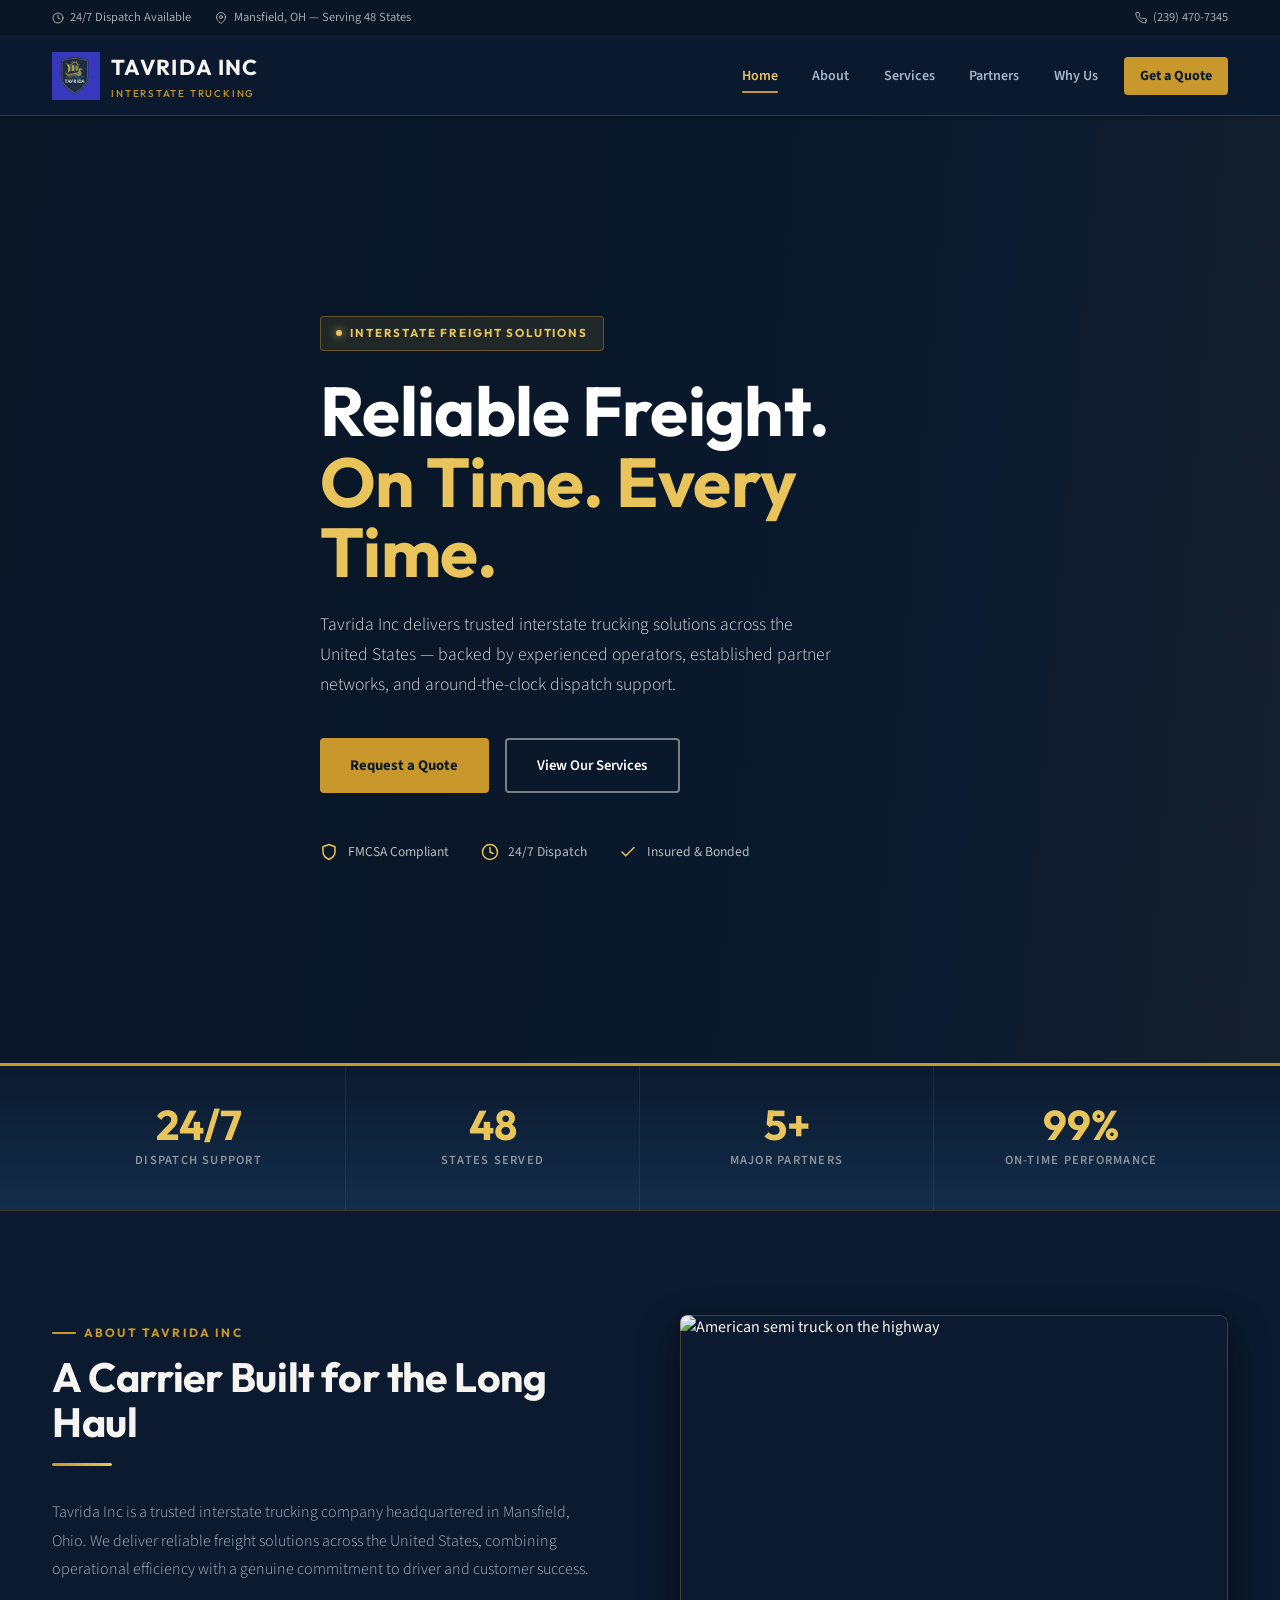
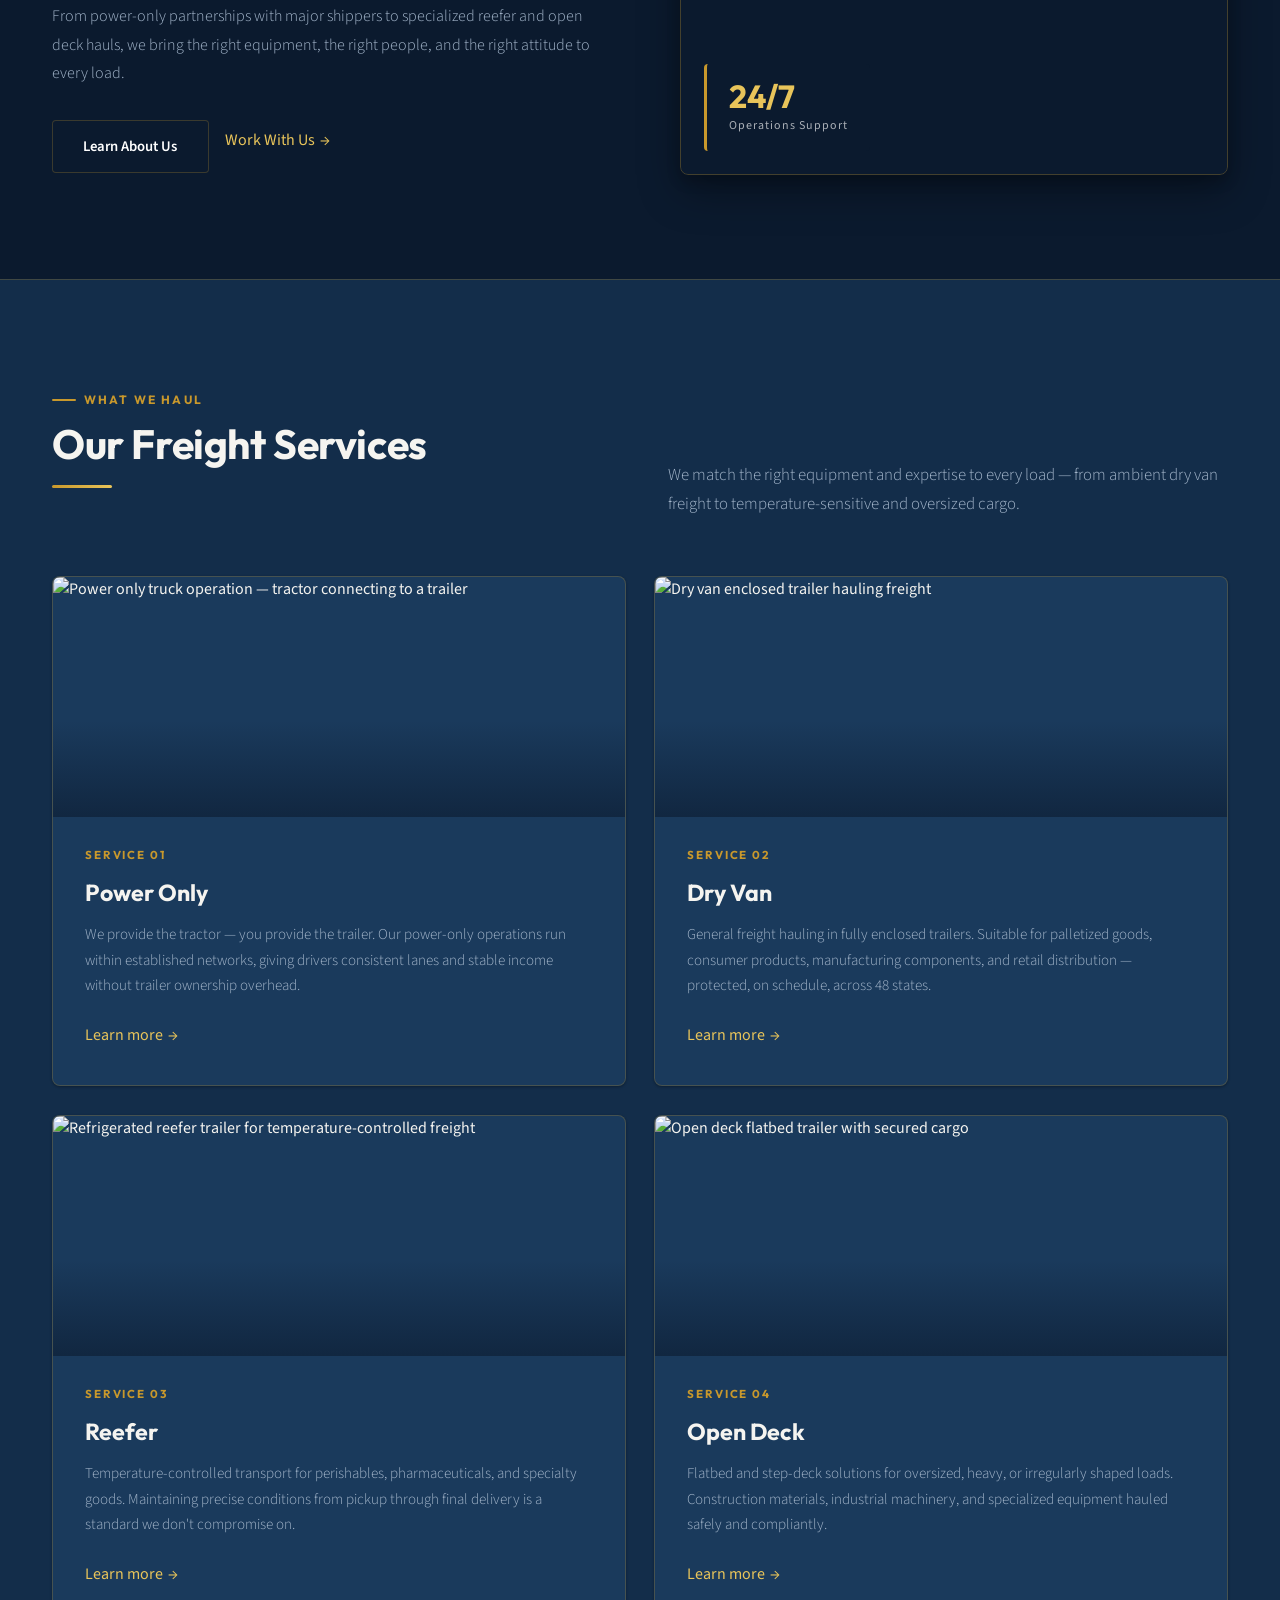
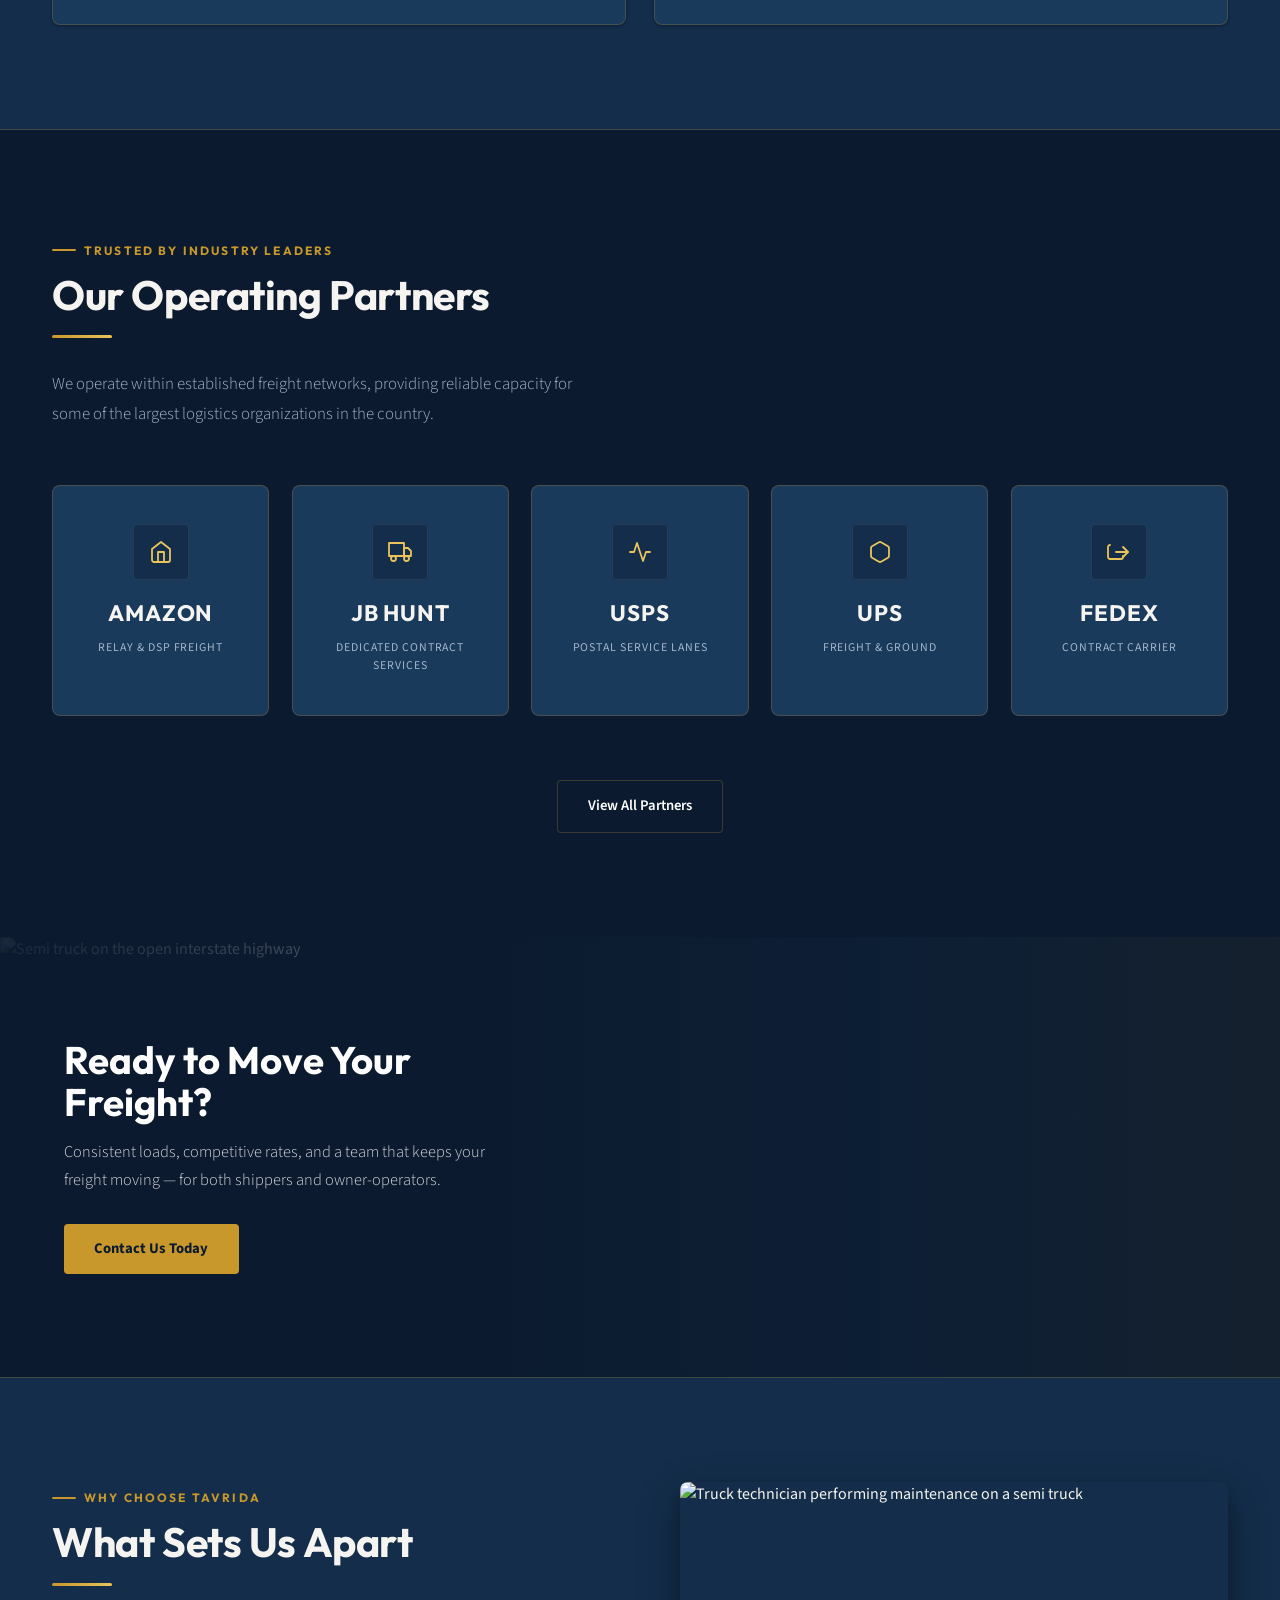
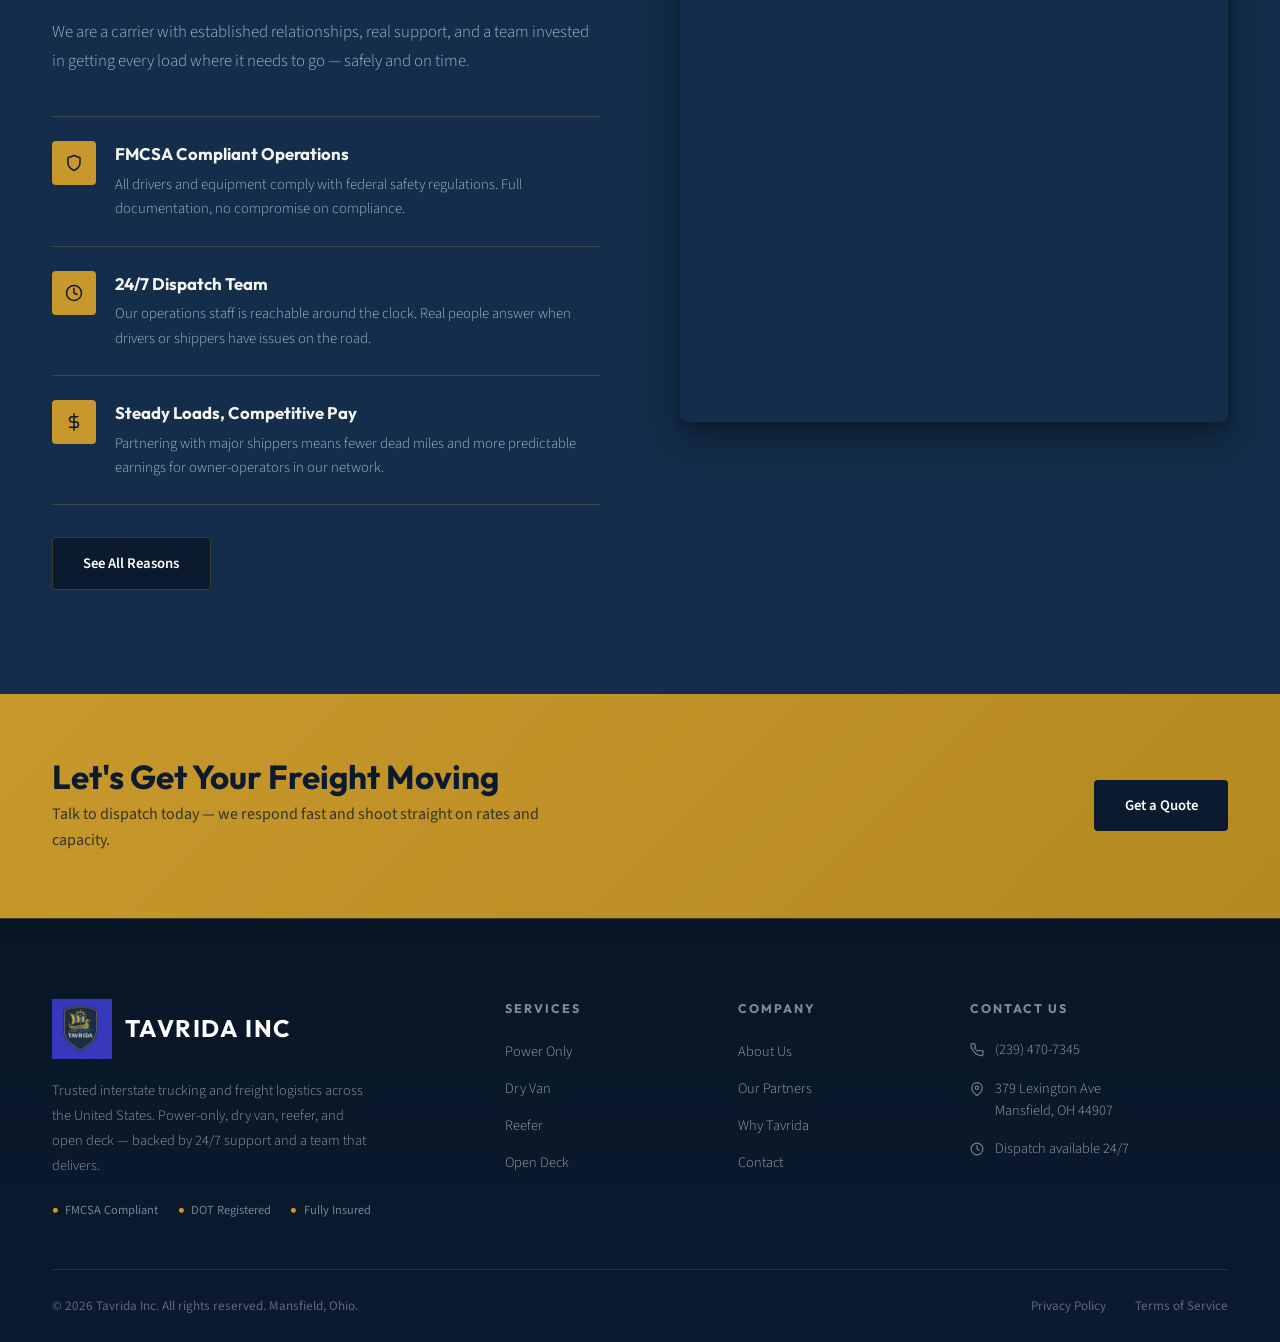
==== index.html @ 32a54fe1 "Redesign as multi-page enterprise site - Split single-page into /, /about/, /services/, /partners/, " ====
<!DOCTYPE html>
<html lang="en">
<head>
  <meta charset="UTF-8" />
  <meta name="viewport" content="width=device-width, initial-scale=1.0" />
  <meta name="description" content="Tavrida Inc — Trusted interstate trucking and freight logistics across the United States. Power-only, dry van, reefer, and open deck solutions from Mansfield, Ohio." />
  <meta property="og:title" content="Tavrida Inc | Interstate Trucking & Freight Logistics" />
  <meta property="og:description" content="Reliable freight, on time, every time. Power-only, dry van, reefer, and open deck across 48 states." />
  <meta property="og:type" content="website" />
  <title>Tavrida Inc | Interstate Trucking & Freight Logistics</title>
  <link rel="preconnect" href="https://fonts.googleapis.com" />
  <link rel="preconnect" href="https://fonts.gstatic.com" crossorigin />
  <link href="https://fonts.googleapis.com/css2?family=Outfit:wght@300;400;500;600;700;800&family=Source+Sans+3:ital,wght@0,9..40,300;0,9..40,400;0,9..40,600;1,9..40,300&display=swap" rel="stylesheet" />
  <link rel="icon" type="image/png" href="/Tavrida_Logo_2.png" />
  <link rel="stylesheet" href="/assets/css/site.css" />
</head>
<body>

  <!-- TOP BAR -->
  <div class="topbar">
    <div class="topbar-inner">
      <div class="topbar-left">
        <span>
          <svg viewBox="0 0 24 24"><circle cx="12" cy="12" r="10"/><polyline points="12 6 12 12 16 14"/></svg>
          24/7 Dispatch Available
        </span>
        <span>
          <svg viewBox="0 0 24 24"><path d="M21 10c0 7-9 13-9 13s-9-6-9-13a9 9 0 0 1 18 0z"/><circle cx="12" cy="10" r="3"/></svg>
          Mansfield, OH — Serving 48 States
        </span>
      </div>
      <div class="topbar-right">
        <a href="tel:2394707345">
          <svg viewBox="0 0 24 24"><path d="M22 16.92v3a2 2 0 0 1-2.18 2 19.79 19.79 0 0 1-8.63-3.07A19.5 19.5 0 0 1 4.69 12 19.79 19.79 0 0 1 1.61 3.53 2 2 0 0 1 3.58 1h3a2 2 0 0 1 2 1.72c.13.96.36 1.9.7 2.81a2 2 0 0 1-.45 2.11L7.91 8.54a16 16 0 0 0 5.55 5.55l.91-.91a2 2 0 0 1 2.11-.45c.91.34 1.85.57 2.81.7A2 2 0 0 1 22 16.92z"/></svg>
          (239) 470-7345
        </a>
      </div>
    </div>
  </div>

  <!-- NAV -->
  <nav class="site-nav">
    <div class="nav-inner">
      <a href="/" class="nav-logo">
        <img src="/Tavrida_Logo_2.png" alt="Tavrida Inc Logo" />
        <span>TAVRIDA INC<small>INTERSTATE TRUCKING</small></span>
      </a>
      <ul class="nav-links" id="navLinks">
        <li><a href="/" class="active">Home</a></li>
        <li><a href="/about/">About</a></li>
        <li><a href="/services/">Services</a></li>
        <li><a href="/partners/">Partners</a></li>
        <li><a href="/why/">Why Us</a></li>
        <li><a href="/contact/" class="nav-cta">Get a Quote</a></li>
      </ul>
      <div class="hamburger" id="hamburger" onclick="toggleNav()">
        <span></span><span></span><span></span>
      </div>
    </div>
  </nav>

  <!-- HERO -->
  <section class="hero" id="hero">
    <!-- TODO: swap to a real photo of YOUR truck once available. Current is a cinematic American conventional sleeper on highway. -->
    <div class="hero-bg" style="background-image: url('https://images.unsplash.com/photo-1601584115197-04ecc0da31d7?w=1920&auto=format&fit=crop&q=85');"></div>
    <div class="container">
      <div class="hero-content">
        <div class="hero-badge reveal">Interstate Freight Solutions</div>
        <h1 class="reveal reveal-delay-1">Reliable Freight.<br><span class="accent">On Time. Every Time.</span></h1>
        <p class="hero-sub reveal reveal-delay-2">Tavrida Inc delivers trusted interstate trucking solutions across the United States — backed by experienced operators, established partner networks, and around-the-clock dispatch support.</p>
        <div class="hero-actions reveal reveal-delay-3">
          <a href="/contact/" class="btn btn-primary">Request a Quote</a>
          <a href="/services/" class="btn btn-outline">View Our Services</a>
        </div>
        <div class="hero-trust reveal reveal-delay-4">
          <div class="hero-trust-item">
            <svg viewBox="0 0 24 24"><path d="M12 22s8-4 8-10V5l-8-3-8 3v7c0 6 8 10 8 10z"/></svg>
            FMCSA Compliant
          </div>
          <div class="hero-trust-item">
            <svg viewBox="0 0 24 24"><circle cx="12" cy="12" r="10"/><polyline points="12 6 12 12 16 14"/></svg>
            24/7 Dispatch
          </div>
          <div class="hero-trust-item">
            <svg viewBox="0 0 24 24"><path d="M20 6L9 17l-5-5"/></svg>
            Insured & Bonded
          </div>
        </div>
      </div>
    </div>
  </section>

  <!-- STATS -->
  <div class="stats-bar">
    <div class="container">
      <div class="stats-grid">
        <!-- REPLACE these numbers with real data when ready -->
        <div class="stat-item reveal"><div class="stat-num">24/7</div><div class="stat-label">Dispatch Support</div></div>
        <div class="stat-item reveal reveal-delay-1"><div class="stat-num">48</div><div class="stat-label">States Served</div></div>
        <div class="stat-item reveal reveal-delay-2"><div class="stat-num">5+</div><div class="stat-label">Major Partners</div></div>
        <div class="stat-item reveal reveal-delay-3"><div class="stat-num">99%</div><div class="stat-label">On-Time Performance</div></div>
      </div>
    </div>
  </div>

  <!-- ABOUT TEASER -->
  <section class="about" id="about">
    <div class="container">
      <div class="about-grid">
        <div class="about-copy reveal">
          <div class="eyebrow">About Tavrida Inc</div>
          <h2 class="section-h">A Carrier Built for the Long Haul</h2>
          <div class="section-divider"></div>
          <p>Tavrida Inc is a trusted interstate trucking company headquartered in Mansfield, Ohio. We deliver reliable freight solutions across the United States, combining operational efficiency with a genuine commitment to driver and customer success.</p>
          <p>From power-only partnerships with major shippers to specialized reefer and open deck hauls, we bring the right equipment, the right people, and the right attitude to every load.</p>
          <div class="flex-row">
            <a href="/about/" class="btn btn-navy">Learn About Us</a>
            <a href="/contact/" class="btn-ghost">Work With Us</a>
          </div>
        </div>
        <div class="about-img-wrap reveal reveal-delay-2">
          <!-- TODO: swap to a photo of YOUR truck / yard / team. Current is a generic American semi. -->
          <img src="https://images.unsplash.com/photo-1592838064575-70ed626d3a0e?w=900&auto=format&fit=crop&q=85" alt="American semi truck on the highway" />
          <div class="about-badge">
            <div class="num">24/7</div>
            <div class="lbl">Operations Support</div>
          </div>
        </div>
      </div>
    </div>
  </section>

  <!-- SERVICES TEASER -->
  <section class="services" id="services">
    <div class="container">
      <div class="services-header">
        <div class="reveal">
          <div class="eyebrow">What We Haul</div>
          <h2 class="section-h">Our Freight Services</h2>
          <div class="section-divider"></div>
        </div>
        <p class="section-sub reveal reveal-delay-1">We match the right equipment and expertise to every load — from ambient dry van freight to temperature-sensitive and oversized cargo.</p>
      </div>
      <div class="services-grid">
        <div class="svc-card reveal">
          <div class="svc-photo">
            <!-- TODO: photo should be a driver hooking a tractor up to a trailer (5th wheel) -->
            <img src="https://images.unsplash.com/photo-1586191582056-b7f0fee47e7e?w=900&auto=format&fit=crop&q=85" alt="Power only truck operation — tractor connecting to a trailer" />
          </div>
          <div class="svc-body">
            <div class="svc-num">Service 01</div>
            <h3>Power Only</h3>
            <p>We provide the tractor — you provide the trailer. Our power-only operations run within established networks, giving drivers consistent lanes and stable income without trailer ownership overhead.</p>
            <a href="/services/#power-only" class="btn-ghost">Learn more</a>
          </div>
        </div>
        <div class="svc-card reveal reveal-delay-1">
          <div class="svc-photo">
            <!-- TODO: 53' dry van trailer (enclosed box) — DO NOT reuse the hero photo -->
            <img src="https://images.unsplash.com/photo-1519003722824-194d4455a60c?w=900&auto=format&fit=crop&q=85" alt="Dry van enclosed trailer hauling freight" />
          </div>
          <div class="svc-body">
            <div class="svc-num">Service 02</div>
            <h3>Dry Van</h3>
            <p>General freight hauling in fully enclosed trailers. Suitable for palletized goods, consumer products, manufacturing components, and retail distribution — protected, on schedule, across 48 states.</p>
            <a href="/services/#dry-van" class="btn-ghost">Learn more</a>
          </div>
        </div>
        <div class="svc-card reveal reveal-delay-2">
          <div class="svc-photo">
            <!-- TODO: refrigerated reefer trailer with visible Carrier/Thermo King unit -->
            <img src="https://images.unsplash.com/photo-1611288875785-f10a3a2efcec?w=900&auto=format&fit=crop&q=85" alt="Refrigerated reefer trailer for temperature-controlled freight" />
          </div>
          <div class="svc-body">
            <div class="svc-num">Service 03</div>
            <h3>Reefer</h3>
            <p>Temperature-controlled transport for perishables, pharmaceuticals, and specialty goods. Maintaining precise conditions from pickup through final delivery is a standard we don't compromise on.</p>
            <a href="/services/#reefer" class="btn-ghost">Learn more</a>
          </div>
        </div>
        <div class="svc-card reveal reveal-delay-3">
          <div class="svc-photo">
            <!-- TODO: flatbed trailer with strapped cargo (lumber/steel/machinery) -->
            <img src="https://images.unsplash.com/photo-1635868167930-b1c8a45a8c92?w=900&auto=format&fit=crop&q=85" alt="Open deck flatbed trailer with secured cargo" />
          </div>
          <div class="svc-body">
            <div class="svc-num">Service 04</div>
            <h3>Open Deck</h3>
            <p>Flatbed and step-deck solutions for oversized, heavy, or irregularly shaped loads. Construction materials, industrial machinery, and specialized equipment hauled safely and compliantly.</p>
            <a href="/services/#open-deck" class="btn-ghost">Learn more</a>
          </div>
        </div>
      </div>
    </div>
  </section>

  <!-- PARTNERS TEASER -->
  <section class="partners" id="partners">
    <div class="container">
      <div class="partners-hd reveal">
        <div class="eyebrow">Trusted By Industry Leaders</div>
        <h2 class="section-h">Our Operating Partners</h2>
        <div class="section-divider"></div>
        <p class="section-sub">We operate within established freight networks, providing reliable capacity for some of the largest logistics organizations in the country.</p>
      </div>
      <div class="partners-grid">
        <div class="partner-card reveal">
          <div class="partner-icon"><svg viewBox="0 0 24 24"><path d="M3 9l9-7 9 7v11a2 2 0 0 1-2 2H5a2 2 0 0 1-2-2z"/><polyline points="9 22 9 12 15 12 15 22"/></svg></div>
          <div class="partner-name">AMAZON</div>
          <div class="partner-type">Relay & DSP Freight</div>
        </div>
        <div class="partner-card reveal reveal-delay-1">
          <div class="partner-icon"><svg viewBox="0 0 24 24"><rect x="1" y="3" width="15" height="13"/><polygon points="16 8 20 8 23 11 23 16 16 16 16 8"/><circle cx="5.5" cy="18.5" r="2.5"/><circle cx="18.5" cy="18.5" r="2.5"/></svg></div>
          <div class="partner-name">JB HUNT</div>
          <div class="partner-type">Dedicated Contract Services</div>
        </div>
        <div class="partner-card reveal reveal-delay-2">
          <div class="partner-icon"><svg viewBox="0 0 24 24"><path d="M22 12h-4l-3 9L9 3l-3 9H2"/></svg></div>
          <div class="partner-name">USPS</div>
          <div class="partner-type">Postal Service Lanes</div>
        </div>
        <div class="partner-card reveal reveal-delay-3">
          <div class="partner-icon"><svg viewBox="0 0 24 24"><path d="M21 16V8a2 2 0 0 0-1-1.73l-7-4a2 2 0 0 0-2 0l-7 4A2 2 0 0 0 3 8v8a2 2 0 0 0 1 1.73l7 4a2 2 0 0 0 2 0l7-4A2 2 0 0 0 21 16z"/></svg></div>
          <div class="partner-name">UPS</div>
          <div class="partner-type">Freight & Ground</div>
        </div>
        <div class="partner-card reveal reveal-delay-3">
          <div class="partner-icon"><svg viewBox="0 0 24 24"><path d="M16 16v1a2 2 0 0 1-2 2H3a2 2 0 0 1-2-2V7a2 2 0 0 1 2-2"/><polyline points="16 17 21 12 16 7"/><line x1="21" y1="12" x2="9" y2="12"/></svg></div>
          <div class="partner-name">FEDEX</div>
          <div class="partner-type">Contract Carrier</div>
        </div>
      </div>
      <div class="text-center mt-4 reveal">
        <a href="/partners/" class="btn btn-navy">View All Partners</a>
      </div>
    </div>
  </section>

  <!-- PHOTO BAND -->
  <div class="photo-band">
    <!-- TODO: highway action shot — semi truck moving down interstate. NO castles, NO containers. -->
    <img src="https://images.unsplash.com/photo-1494412651409-8963ce7935a7?w=1920&auto=format&fit=crop&q=85" alt="Semi truck on the open interstate highway" />
    <div class="photo-band-overlay">
      <div class="photo-band-text">
        <h2>Ready to Move Your Freight?</h2>
        <p>Consistent loads, competitive rates, and a team that keeps your freight moving — for both shippers and owner-operators.</p>
        <a href="/contact/" class="btn btn-primary">Contact Us Today</a>
      </div>
    </div>
  </div>

  <!-- WHY US TEASER -->
  <section class="why" id="why">
    <div class="container">
      <div class="why-layout">
        <div class="reveal">
          <div class="eyebrow">Why Choose Tavrida</div>
          <h2 class="section-h">What Sets Us Apart</h2>
          <div class="section-divider"></div>
          <p class="section-sub">We are a carrier with established relationships, real support, and a team invested in getting every load where it needs to go — safely and on time.</p>
          <div class="why-list">
            <div class="why-item">
              <div class="why-icon"><svg viewBox="0 0 24 24"><path d="M12 22s8-4 8-10V5l-8-3-8 3v7c0 6 8 10 8 10z"/></svg></div>
              <div><h4>FMCSA Compliant Operations</h4><p>All drivers and equipment comply with federal safety regulations. Full documentation, no compromise on compliance.</p></div>
            </div>
            <div class="why-item">
              <div class="why-icon"><svg viewBox="0 0 24 24"><circle cx="12" cy="12" r="10"/><polyline points="12 6 12 12 16 14"/></svg></div>
              <div><h4>24/7 Dispatch Team</h4><p>Our operations staff is reachable around the clock. Real people answer when drivers or shippers have issues on the road.</p></div>
            </div>
            <div class="why-item">
              <div class="why-icon"><svg viewBox="0 0 24 24"><line x1="12" y1="1" x2="12" y2="23"/><path d="M17 5H9.5a3.5 3.5 0 0 0 0 7h5a3.5 3.5 0 0 1 0 7H6"/></svg></div>
              <div><h4>Steady Loads, Competitive Pay</h4><p>Partnering with major shippers means fewer dead miles and more predictable earnings for owner-operators in our network.</p></div>
            </div>
          </div>
          <div class="mt-2"><a href="/why/" class="btn btn-navy">See All Reasons</a></div>
        </div>
        <div class="why-photo reveal reveal-delay-2">
          <!-- TODO: a mechanic actively working on a TRUCK (engine bay, brake job, etc) — not a trailer, not "holding a disc" -->
          <img src="https://images.unsplash.com/photo-1632757131395-7b86fc9b0fd4?w=900&auto=format&fit=crop&q=85" alt="Truck technician performing maintenance on a semi truck" />
        </div>
      </div>
    </div>
  </section>

  <!-- CTA STRIP -->
  <div class="cta-strip">
    <div class="cta-strip-inner">
      <div>
        <h2>Let's Get Your Freight Moving</h2>
        <p>Talk to dispatch today — we respond fast and shoot straight on rates and capacity.</p>
      </div>
      <a href="/contact/" class="btn">Get a Quote</a>
    </div>
  </div>

  <!-- FOOTER -->
  <footer class="site-footer">
    <div class="container">
      <div class="footer-grid">
        <div class="footer-brand">
          <div class="footer-logo">
            <img src="/Tavrida_Logo_2.png" alt="Tavrida Inc Logo" />
            TAVRIDA INC
          </div>
          <p>Trusted interstate trucking and freight logistics across the United States. Power-only, dry van, reefer, and open deck — backed by 24/7 support and a team that delivers.</p>
          <div class="dot-list">
            <span>FMCSA Compliant</span>
            <span>DOT Registered</span>
            <span>Fully Insured</span>
          </div>
        </div>
        <div class="footer-col">
          <h4>Services</h4>
          <ul>
            <li><a href="/services/#power-only">Power Only</a></li>
            <li><a href="/services/#dry-van">Dry Van</a></li>
            <li><a href="/services/#reefer">Reefer</a></li>
            <li><a href="/services/#open-deck">Open Deck</a></li>
          </ul>
        </div>
        <div class="footer-col">
          <h4>Company</h4>
          <ul>
            <li><a href="/about/">About Us</a></li>
            <li><a href="/partners/">Our Partners</a></li>
            <li><a href="/why/">Why Tavrida</a></li>
            <li><a href="/contact/">Contact</a></li>
          </ul>
        </div>
        <div class="footer-col">
          <h4>Contact Us</h4>
          <div class="fcr">
            <svg viewBox="0 0 24 24"><path d="M22 16.92v3a2 2 0 0 1-2.18 2 19.79 19.79 0 0 1-8.63-3.07A19.5 19.5 0 0 1 4.69 12 19.79 19.79 0 0 1 1.61 3.53 2 2 0 0 1 3.58 1h3a2 2 0 0 1 2 1.72c.13.96.36 1.9.7 2.81a2 2 0 0 1-.45 2.11L7.91 8.54a16 16 0 0 0 5.55 5.55l.91-.91a2 2 0 0 1 2.11-.45c.91.34 1.85.57 2.81.7A2 2 0 0 1 22 16.92z"/></svg>
            <a href="tel:2394707345">(239) 470-7345</a>
          </div>
          <div class="fcr">
            <svg viewBox="0 0 24 24"><path d="M21 10c0 7-9 13-9 13s-9-6-9-13a9 9 0 0 1 18 0z"/><circle cx="12" cy="10" r="3"/></svg>
            <span>379 Lexington Ave<br>Mansfield, OH 44907</span>
          </div>
          <div class="fcr">
            <svg viewBox="0 0 24 24"><circle cx="12" cy="12" r="10"/><polyline points="12 6 12 12 16 14"/></svg>
            <span>Dispatch available 24/7</span>
          </div>
        </div>
      </div>
      <hr class="footer-divider" />
      <div class="footer-bottom">
        <p>&copy; 2026 Tavrida Inc. All rights reserved. Mansfield, Ohio.</p>
        <div class="footer-btm-links">
          <a href="#">Privacy Policy</a>
          <a href="#">Terms of Service</a>
        </div>
      </div>
    </div>
  </footer>

  <script>
    function toggleNav() { document.getElementById('navLinks').classList.toggle('open'); }
    document.querySelectorAll('a[href^="#"]').forEach(a => {
      a.addEventListener('click', () => document.getElementById('navLinks').classList.remove('open'));
    });
    const io = new IntersectionObserver((entries) => {
      entries.forEach(e => { if (e.isIntersecting) { e.target.classList.add('visible'); io.unobserve(e.target); } });
    }, { threshold: 0.1 });
    document.querySelectorAll('.reveal').forEach(el => {
      if (el.getBoundingClientRect().top < window.innerHeight) el.classList.add('visible');
      else io.observe(el);
    });
  </script>
</body>
</html>
---- assets/css/site.css ----
/* =====================================================================
   TAVRIDA INC — site stylesheet
   Shared across all pages. Edit here, applies everywhere.
   ===================================================================== */

*, *::before, *::after { box-sizing: border-box; margin: 0; padding: 0; }

:root {
  --bg-main:    #0b1a2e;
  --bg-alt:     #132d4a;
  --bg-card:    #1a3a5c;
  --bg-deep:    #081626;
  --text-main:  #f5f4f0;
  --text-sec:   #a3b5ca;
  --text-dim:   #6e84a0;
  --border-gold:rgba(200,152,44,0.25);
  --border-soft:rgba(255,255,255,0.08);
  --navy:       #0b1a2e;
  --navy-mid:   #132d4a;
  --navy-soft:  #1a3a5c;
  --blue:       #2a5f9e;
  --blue-light: #3a75b8;
  --accent:     #c8982c;
  --accent-hover:#b5891f;
  --accent-light:#e8c45a;
  --gold-glow:  rgba(200,152,44,0.15);
  --white:      #ffffff;
  --off-white:  #f5f4f0;
  --border:     #d5d2c8;
  --radius:     4px;
  --radius-lg:  8px;
  --max:        1240px;
  --max-narrow: 960px;
  --font-head:  'Outfit', sans-serif;
  --font-body:  'Source Sans 3', sans-serif;
  --shadow-sm:  0 1px 3px rgba(0,0,0,0.20), 0 1px 2px rgba(0,0,0,0.12);
  --shadow-md:  0 4px 16px rgba(0,0,0,0.28), 0 2px 6px rgba(0,0,0,0.16);
  --shadow-lg:  0 16px 40px rgba(0,0,0,0.35), 0 6px 14px rgba(0,0,0,0.18);
  --transition: 0.25s ease;
}

html { scroll-behavior: smooth; }
body {
  font-family: var(--font-body);
  background: var(--bg-main);
  color: var(--text-main);
  line-height: 1.6;
  font-size: 16px;
  -webkit-font-smoothing: antialiased;
  -moz-osx-font-smoothing: grayscale;
}

a { color: inherit; text-decoration: none; }
img { display: block; max-width: 100%; }

.container { max-width: var(--max); margin: 0 auto; padding: 0 2rem; }
.container-narrow { max-width: var(--max-narrow); margin: 0 auto; padding: 0 2rem; }

/* ---------- Scroll reveal ---------- */
.reveal { opacity: 0; transform: translateY(22px); transition: opacity 0.6s ease, transform 0.6s ease; }
.reveal.visible { opacity: 1; transform: none; }
.reveal-delay-1 { transition-delay: 0.1s; }
.reveal-delay-2 { transition-delay: 0.2s; }
.reveal-delay-3 { transition-delay: 0.3s; }
.reveal-delay-4 { transition-delay: 0.4s; }

/* ---------- Top bar (contact strip) ---------- */
.topbar { background: var(--bg-deep); padding: 0.5rem 0; border-bottom: 1px solid var(--border-soft); }
.topbar-inner { max-width: var(--max); margin: 0 auto; padding: 0 2rem; display: flex; justify-content: space-between; gap: 1.5rem; flex-wrap: wrap; }
.topbar-left, .topbar-right { display: flex; gap: 1.5rem; flex-wrap: wrap; }
.topbar a, .topbar span { font-size: 0.78rem; color: rgba(255,255,255,0.62); display: inline-flex; align-items: center; gap: 0.4rem; transition: color 0.2s; }
.topbar a:hover { color: var(--accent-light); }
.topbar svg { width: 12px; height: 12px; stroke: currentColor; fill: none; stroke-width: 2; stroke-linecap: round; stroke-linejoin: round; }

/* ---------- Nav ---------- */
nav.site-nav {
  position: sticky; top: 0; z-index: 100;
  background: rgba(11,26,46,0.96);
  backdrop-filter: blur(8px);
  -webkit-backdrop-filter: blur(8px);
  border-bottom: 1px solid var(--border-gold);
  box-shadow: var(--shadow-sm);
}
.nav-inner { max-width: var(--max); margin: 0 auto; padding: 0 2rem; height: 78px; display: flex; align-items: center; justify-content: space-between; }
.nav-logo { font-family: var(--font-head); font-size: 1.35rem; font-weight: 700; letter-spacing: 0.06em; color: var(--text-main); display: flex; align-items: center; gap: 0.7rem; }
.nav-logo img { height: 48px; width: auto; flex-shrink: 0; }
.nav-logo small { display: block; font-size: 0.62rem; font-weight: 500; letter-spacing: 0.18em; color: var(--accent); margin-top: 2px; }
.nav-links { display: flex; gap: 0.15rem; list-style: none; align-items: center; }
.nav-links a {
  font-size: 0.88rem; font-weight: 600;
  color: var(--text-sec);
  padding: 0.55rem 1rem; border-radius: var(--radius);
  transition: color 0.2s, background 0.2s;
  position: relative;
}
.nav-links a:hover { color: var(--text-main); background: var(--bg-alt); }
.nav-links a.active { color: var(--accent-light); }
.nav-links a.active::after {
  content: ''; position: absolute; left: 1rem; right: 1rem; bottom: 2px;
  height: 2px; background: var(--accent); border-radius: 2px;
}
.nav-cta { background: var(--accent) !important; color: var(--navy) !important; font-weight: 700 !important; margin-left: 0.5rem; }
.nav-cta:hover { background: var(--accent-light) !important; color: var(--navy) !important; }
.nav-cta.active::after { display: none; }

.hamburger { display: none; flex-direction: column; gap: 5px; cursor: pointer; padding: 6px; }
.hamburger span { display: block; width: 24px; height: 2px; background: var(--text-main); border-radius: 2px; transition: 0.2s; }

/* ---------- Buttons ---------- */
.btn {
  display: inline-flex; align-items: center; gap: 0.5rem;
  padding: 0.85rem 1.9rem;
  border-radius: var(--radius);
  font-family: var(--font-body);
  font-size: 0.92rem; font-weight: 600;
  cursor: pointer; border: none;
  transition: all 0.2s ease;
  text-align: center;
}
.btn-primary { background: var(--accent); color: var(--navy); font-weight: 700; }
.btn-primary:hover { background: var(--accent-light); transform: translateY(-1px); box-shadow: 0 4px 20px rgba(200,152,44,0.3); }
.btn-outline { background: transparent; color: white; border: 2px solid rgba(255,255,255,0.45); }
.btn-outline:hover { border-color: white; background: rgba(255,255,255,0.06); transform: translateY(-1px); }
.btn-navy { background: var(--navy); color: white; border: 1px solid var(--border-gold); }
.btn-navy:hover { background: var(--navy-mid); transform: translateY(-1px); }
.btn-ghost { background: transparent; color: var(--accent-light); padding: 0.5rem 0; }
.btn-ghost::after { content: '→'; margin-left: 0.3rem; transition: transform 0.2s; }
.btn-ghost:hover::after { transform: translateX(4px); }

/* ---------- Hero (home — cinematic) ---------- */
.hero { position: relative; min-height: 720px; display: flex; align-items: center; overflow: hidden; }
.hero-bg {
  position: absolute; inset: 0;
  background-position: center; background-size: cover; background-repeat: no-repeat;
}
.hero-bg::after {
  content: ''; position: absolute; inset: 0;
  background:
    linear-gradient(95deg,
      rgba(8,22,38,0.92) 0%,
      rgba(8,22,38,0.78) 28%,
      rgba(8,22,38,0.45) 50%,
      rgba(8,22,38,0.10) 75%,
      rgba(200,152,44,0.05) 100%);
}
.hero-content { position: relative; z-index: 2; max-width: 640px; padding: 6rem 0; }
.hero-badge {
  display: inline-flex; align-items: center; gap: 0.5rem;
  background: rgba(200,152,44,0.12);
  border: 1px solid rgba(200,152,44,0.4);
  color: var(--accent-light);
  font-family: var(--font-head);
  font-size: 0.72rem; font-weight: 700; letter-spacing: 0.16em; text-transform: uppercase;
  padding: 0.45rem 0.95rem; border-radius: var(--radius);
  margin-bottom: 1.6rem;
}
.hero-badge::before { content: ''; width: 6px; height: 6px; border-radius: 50%; background: var(--accent-light); box-shadow: 0 0 8px var(--accent-light); }
.hero h1 {
  font-family: var(--font-head);
  font-size: clamp(2.8rem, 5.4vw, 4.6rem);
  font-weight: 700; line-height: 1.02; color: #fff;
  margin-bottom: 1.4rem; letter-spacing: -0.01em;
}
.hero h1 .accent { color: var(--accent-light); }
.hero-sub { font-size: 1.1rem; font-weight: 300; color: rgba(255,255,255,0.85); line-height: 1.7; max-width: 520px; margin-bottom: 2.4rem; }
.hero-actions { display: flex; gap: 1rem; flex-wrap: wrap; }
.hero-trust { margin-top: 3rem; display: flex; gap: 2rem; flex-wrap: wrap; align-items: center; }
.hero-trust-item { display: flex; align-items: center; gap: 0.6rem; color: rgba(255,255,255,0.7); font-size: 0.85rem; }
.hero-trust-item svg { width: 18px; height: 18px; stroke: var(--accent-light); fill: none; stroke-width: 2; stroke-linecap: round; stroke-linejoin: round; }

/* ---------- Page hero (sub-pages — shorter) ---------- */
.page-hero {
  position: relative;
  padding: 6rem 0 4rem;
  background: linear-gradient(180deg, var(--bg-deep) 0%, var(--bg-main) 100%);
  border-bottom: 1px solid var(--border-gold);
  overflow: hidden;
}
.page-hero::before {
  content: ''; position: absolute; inset: 0;
  background-position: center; background-size: cover; background-repeat: no-repeat;
  opacity: 0.18;
}
.page-hero::after {
  content: ''; position: absolute; inset: 0;
  background: linear-gradient(180deg, rgba(8,22,38,0.4) 0%, rgba(11,26,46,1) 100%);
}
.page-hero .container { position: relative; z-index: 2; }
.page-hero .breadcrumb { font-size: 0.78rem; color: var(--text-dim); letter-spacing: 0.08em; text-transform: uppercase; margin-bottom: 1.2rem; }
.page-hero .breadcrumb a { color: var(--text-sec); }
.page-hero .breadcrumb a:hover { color: var(--accent-light); }
.page-hero .breadcrumb .sep { margin: 0 0.5rem; opacity: 0.5; }
.page-hero h1 {
  font-family: var(--font-head);
  font-size: clamp(2.2rem, 4vw, 3.4rem);
  font-weight: 700; line-height: 1.1; color: #fff;
  margin-bottom: 1rem; letter-spacing: -0.01em;
}
.page-hero p.lead { font-size: 1.1rem; font-weight: 300; color: var(--text-sec); max-width: 680px; line-height: 1.7; }

/* ---------- Stats bar ---------- */
.stats-bar { background: linear-gradient(180deg, var(--bg-main) 0%, var(--bg-alt) 100%); position: relative; border-top: 3px solid var(--accent); border-bottom: 1px solid var(--border-gold); }
.stats-grid { display: grid; grid-template-columns: repeat(4, 1fr); }
.stat-item { padding: 2.4rem 1.5rem; text-align: center; border-right: 1px solid rgba(255,255,255,0.07); }
.stat-item:last-child { border-right: none; }
.stat-num { font-family: var(--font-head); font-size: 2.6rem; font-weight: 700; color: var(--accent-light); line-height: 1; margin-bottom: 0.35rem; }
.stat-label { font-size: 0.78rem; letter-spacing: 0.1em; text-transform: uppercase; color: rgba(255,255,255,0.5); font-weight: 600; }

/* ---------- Sections ---------- */
section { padding: 6.5rem 0; }
section.tight { padding: 4.5rem 0; }
.eyebrow { font-family: var(--font-head); font-size: 0.75rem; font-weight: 700; letter-spacing: 0.18em; text-transform: uppercase; color: var(--accent); margin-bottom: 0.8rem; display: inline-flex; align-items: center; gap: 0.5rem; }
.eyebrow::before { content: ''; width: 24px; height: 2px; background: var(--accent); border-radius: 2px; }
.section-h { font-family: var(--font-head); font-size: clamp(2rem, 3.2vw, 2.9rem); font-weight: 700; line-height: 1.1; color: var(--text-main); margin-bottom: 1.1rem; letter-spacing: -0.01em; }
.section-sub { font-size: 1.05rem; font-weight: 300; color: var(--text-sec); line-height: 1.75; max-width: 560px; }
.section-divider { width: 60px; height: 3px; background: linear-gradient(90deg, var(--accent), var(--accent-light)); border-radius: 2px; margin: 0 0 2rem; }
.section-divider-center { margin: 0 auto 2rem; }

/* ---------- About block ---------- */
.about { background: var(--bg-main); }
.about-grid { display: grid; grid-template-columns: 1fr 1fr; gap: 5rem; align-items: center; }
.about-copy p { font-weight: 300; color: var(--text-sec); line-height: 1.8; margin-bottom: 1.1rem; }
.about-copy p:last-of-type { margin-bottom: 2rem; }
.about-img-wrap { position: relative; border-radius: var(--radius-lg); overflow: hidden; box-shadow: var(--shadow-lg); }
.about-img-wrap::before {
  content: ''; position: absolute; inset: 0;
  border: 1px solid rgba(200,152,44,0.3); border-radius: var(--radius-lg);
  z-index: 2; pointer-events: none;
}
.about-img-wrap img { width: 100%; height: 460px; object-fit: cover; }
.about-badge { position: absolute; bottom: 1.5rem; left: 1.5rem; background: var(--navy); color: white; padding: 1rem 1.4rem; border-radius: var(--radius); border-left: 3px solid var(--accent); z-index: 2; }
.about-badge .num { font-family: var(--font-head); font-size: 2rem; font-weight: 700; line-height: 1; color: var(--accent-light); }
.about-badge .lbl { font-size: 0.75rem; color: rgba(255,255,255,0.65); letter-spacing: 0.08em; margin-top: 0.2rem; }

/* ---------- Services ---------- */
.services { background: var(--bg-alt); border-top: 1px solid var(--border-gold); border-bottom: 1px solid var(--border-gold); }
.services-header { display: flex; justify-content: space-between; align-items: flex-end; margin-bottom: 3.5rem; flex-wrap: wrap; gap: 1.5rem; }
.services-grid { display: grid; grid-template-columns: repeat(2, 1fr); gap: 1.8rem; }
.svc-card { background: var(--bg-card); border: 1px solid var(--border-gold); border-radius: var(--radius-lg); overflow: hidden; box-shadow: var(--shadow-sm); transition: box-shadow 0.3s, transform 0.3s, border-color 0.3s; display: flex; flex-direction: column; }
.svc-card:hover { box-shadow: var(--shadow-lg); transform: translateY(-4px); border-color: var(--accent); }
.svc-photo { height: 240px; overflow: hidden; position: relative; }
.svc-photo::after { content: ''; position: absolute; inset: 0; background: linear-gradient(180deg, transparent 60%, rgba(11,26,46,0.6) 100%); }
.svc-photo img { width: 100%; height: 100%; object-fit: cover; transition: transform 0.6s ease; }
.svc-card:hover .svc-photo img { transform: scale(1.06); }
.svc-body { padding: 1.8rem 2rem; display: flex; flex-direction: column; flex: 1; }
.svc-num { font-family: var(--font-head); font-size: 0.72rem; font-weight: 700; letter-spacing: 0.16em; text-transform: uppercase; color: var(--accent); margin-bottom: 0.6rem; }
.svc-body h3 { font-family: var(--font-head); font-size: 1.45rem; font-weight: 700; color: var(--text-main); margin-bottom: 0.7rem; }
.svc-body p { font-size: 0.94rem; font-weight: 300; color: var(--text-sec); line-height: 1.7; margin-bottom: 1rem; }
.svc-pricing { display: inline-block; background: var(--gold-glow); color: var(--accent-light); font-size: 0.82rem; font-weight: 600; padding: 0.4rem 0.8rem; border-radius: var(--radius); border: 1px solid rgba(200,152,44,0.25); margin-top: auto; align-self: flex-start; }
.svc-link { margin-top: 1rem; }

/* ---------- Service detail (used on /services/) ---------- */
.svc-detail { padding: 5rem 0; border-bottom: 1px solid var(--border-soft); }
.svc-detail:nth-child(even) { background: var(--bg-alt); }
.svc-detail-grid { display: grid; grid-template-columns: 1fr 1fr; gap: 4rem; align-items: center; }
.svc-detail-grid.reverse { direction: rtl; }
.svc-detail-grid.reverse > * { direction: ltr; }
.svc-detail-img { border-radius: var(--radius-lg); overflow: hidden; box-shadow: var(--shadow-lg); position: relative; }
.svc-detail-img img { width: 100%; height: 460px; object-fit: cover; }
.svc-detail-tag { position: absolute; top: 1.2rem; left: 1.2rem; background: rgba(11,26,46,0.92); color: var(--accent-light); font-family: var(--font-head); font-size: 0.72rem; font-weight: 700; letter-spacing: 0.14em; text-transform: uppercase; padding: 0.5rem 0.9rem; border-radius: var(--radius); border: 1px solid var(--border-gold); }
.svc-detail h2 { font-family: var(--font-head); font-size: clamp(1.8rem, 2.6vw, 2.4rem); font-weight: 700; color: var(--text-main); margin-bottom: 1rem; }
.svc-detail p.lead { font-size: 1.02rem; color: var(--text-sec); line-height: 1.75; font-weight: 300; margin-bottom: 1.5rem; }
.svc-feature-list { list-style: none; margin: 1.5rem 0; }
.svc-feature-list li { display: flex; gap: 0.8rem; align-items: flex-start; padding: 0.7rem 0; border-bottom: 1px solid var(--border-soft); color: var(--text-sec); font-size: 0.94rem; }
.svc-feature-list li::before { content: ''; width: 8px; height: 8px; min-width: 8px; background: var(--accent); border-radius: 50%; margin-top: 8px; }
.svc-spec-row { display: grid; grid-template-columns: repeat(2, 1fr); gap: 1rem; margin-top: 1.5rem; }
.svc-spec { background: var(--bg-card); border: 1px solid var(--border-soft); border-radius: var(--radius); padding: 1rem 1.2rem; }
.svc-spec .k { font-size: 0.72rem; letter-spacing: 0.1em; text-transform: uppercase; color: var(--text-dim); font-weight: 600; }
.svc-spec .v { font-family: var(--font-head); font-size: 1.1rem; font-weight: 700; color: var(--text-main); margin-top: 0.2rem; }

/* ---------- Partners ---------- */
.partners { background: var(--bg-main); }
.partners-hd { margin-bottom: 3.5rem; }
.partners-grid { display: grid; grid-template-columns: repeat(5, 1fr); gap: 1.4rem; }
.partner-card { background: var(--bg-card); border: 1px solid var(--border-gold); border-radius: var(--radius-lg); padding: 2.4rem 1.5rem; text-align: center; transition: border-color 0.3s, box-shadow 0.3s, transform 0.3s; position: relative; overflow: hidden; }
.partner-card::before { content: ''; position: absolute; top: 0; left: 0; right: 0; height: 3px; background: linear-gradient(90deg, var(--accent), var(--accent-light)); transform: scaleX(0); transform-origin: left; transition: transform 0.3s; }
.partner-card:hover { border-color: var(--accent); box-shadow: var(--shadow-md); transform: translateY(-3px); }
.partner-card:hover::before { transform: scaleX(1); }
.partner-icon { width: 56px; height: 56px; margin: 0 auto 1rem; background: var(--bg-alt); border-radius: var(--radius); display: flex; align-items: center; justify-content: center; border: 1px solid var(--border-soft); }
.partner-icon svg { width: 24px; height: 24px; stroke: var(--accent-light); fill: none; stroke-width: 1.8; stroke-linecap: round; stroke-linejoin: round; }
.partner-name { font-family: var(--font-head); font-size: 1.4rem; font-weight: 700; color: var(--text-main); margin-bottom: 0.4rem; letter-spacing: 0.04em; }
.partner-type { font-size: 0.74rem; letter-spacing: 0.08em; text-transform: uppercase; color: var(--text-sec); }

/* Partner detail row (used on /partners/) */
.partner-detail { padding: 3.5rem 0; border-bottom: 1px solid var(--border-soft); }
.partner-detail-row { display: grid; grid-template-columns: 200px 1fr; gap: 3rem; align-items: center; }
.partner-detail-row .badge { font-family: var(--font-head); font-size: 1.8rem; font-weight: 700; color: var(--accent-light); letter-spacing: 0.04em; }
.partner-detail-row .badge small { display: block; font-size: 0.72rem; color: var(--text-dim); letter-spacing: 0.12em; text-transform: uppercase; font-weight: 600; margin-top: 0.3rem; }
.partner-detail-row h3 { font-family: var(--font-head); font-size: 1.4rem; font-weight: 700; color: var(--text-main); margin-bottom: 0.5rem; }
.partner-detail-row p { color: var(--text-sec); line-height: 1.7; font-weight: 300; }

/* ---------- Photo band ---------- */
.photo-band { height: 440px; position: relative; overflow: hidden; }
.photo-band img { width: 100%; height: 100%; object-fit: cover; object-position: center 55%; }
.photo-band-overlay { position: absolute; inset: 0; background: linear-gradient(90deg, rgba(11,26,46,0.94) 0%, rgba(11,26,46,0.7) 35%, rgba(19,45,74,0.25) 70%, rgba(200,152,44,0.05) 100%); display: flex; align-items: center; }
.photo-band-text { padding: 0 4rem; max-width: 580px; }
.photo-band-text h2 { font-family: var(--font-head); font-size: clamp(1.9rem, 3vw, 2.8rem); font-weight: 700; color: white; line-height: 1.1; margin-bottom: 1rem; }
.photo-band-text p { font-size: 1.02rem; font-weight: 300; color: rgba(255,255,255,0.82); margin-bottom: 1.8rem; line-height: 1.7; }

/* ---------- Why ---------- */
.why { background: var(--bg-alt); border-top: 1px solid var(--border-gold); }
.why-layout { display: grid; grid-template-columns: 1fr 1fr; gap: 5rem; align-items: start; }
.why-photo { position: sticky; top: 100px; }
.why-photo img { width: 100%; height: 540px; object-fit: cover; border-radius: var(--radius-lg); box-shadow: var(--shadow-lg); }
.why-list { margin-top: 2.5rem; }
.why-item { display: flex; gap: 1.2rem; align-items: flex-start; padding: 1.5rem 0; border-bottom: 1px solid var(--border-gold); }
.why-item:first-child { border-top: 1px solid var(--border-gold); }
.why-icon { width: 44px; height: 44px; min-width: 44px; background: var(--accent); border-radius: var(--radius); display: flex; align-items: center; justify-content: center; }
.why-icon svg { width: 18px; height: 18px; stroke: var(--bg-main); fill: none; stroke-width: 2; stroke-linecap: round; stroke-linejoin: round; }
.why-item h4 { font-family: var(--font-head); font-size: 1.05rem; font-weight: 700; color: var(--text-main); margin-bottom: 0.3rem; }
.why-item p { font-size: 0.92rem; font-weight: 300; color: var(--text-sec); line-height: 1.65; }

/* ---------- Feature grid (3-col cards) ---------- */
.feature-grid { display: grid; grid-template-columns: repeat(3, 1fr); gap: 1.6rem; }
.feature-card { background: var(--bg-card); border: 1px solid var(--border-soft); border-radius: var(--radius-lg); padding: 2rem 1.8rem; transition: border-color 0.3s, transform 0.3s, box-shadow 0.3s; }
.feature-card:hover { border-color: var(--accent); transform: translateY(-3px); box-shadow: var(--shadow-md); }
.feature-icon { width: 48px; height: 48px; background: var(--gold-glow); border: 1px solid rgba(200,152,44,0.3); border-radius: var(--radius); display: flex; align-items: center; justify-content: center; margin-bottom: 1.2rem; }
.feature-icon svg { width: 22px; height: 22px; stroke: var(--accent-light); fill: none; stroke-width: 1.8; stroke-linecap: round; stroke-linejoin: round; }
.feature-card h3 { font-family: var(--font-head); font-size: 1.15rem; font-weight: 700; color: var(--text-main); margin-bottom: 0.6rem; }
.feature-card p { font-size: 0.92rem; color: var(--text-sec); line-height: 1.65; font-weight: 300; }

/* ---------- Values / mission grid ---------- */
.values-grid { display: grid; grid-template-columns: repeat(4, 1fr); gap: 1.5rem; }
.value-item { padding: 1.8rem 1.2rem; text-align: center; border-right: 1px solid var(--border-soft); }
.value-item:last-child { border-right: none; }
.value-item .v-num { font-family: var(--font-head); font-size: 2.4rem; font-weight: 700; color: var(--accent-light); line-height: 1; }
.value-item h4 { font-family: var(--font-head); font-size: 1rem; font-weight: 700; color: var(--text-main); margin: 0.7rem 0 0.4rem; }
.value-item p { font-size: 0.86rem; color: var(--text-sec); line-height: 1.6; font-weight: 300; }

/* ---------- Contact ---------- */
.contact { background: var(--bg-main); border-top: 1px solid var(--border-gold); }
.contact-grid { display: grid; grid-template-columns: 1fr 1fr; gap: 5rem; align-items: start; }
.contact-info p.lead { font-size: 1.05rem; font-weight: 300; color: var(--text-sec); line-height: 1.75; margin-bottom: 2.2rem; }
.cinfo-item { display: flex; gap: 1rem; align-items: flex-start; margin-bottom: 1.6rem; }
.cinfo-icon { width: 46px; height: 46px; min-width: 46px; background: var(--bg-card); border: 1px solid var(--border-gold); border-radius: var(--radius); display: flex; align-items: center; justify-content: center; }
.cinfo-icon svg { width: 18px; height: 18px; stroke: var(--accent); fill: none; stroke-width: 1.8; stroke-linecap: round; stroke-linejoin: round; }
.cinfo-label { font-size: 0.74rem; font-weight: 600; letter-spacing: 0.1em; text-transform: uppercase; color: var(--text-sec); margin-bottom: 0.25rem; }
.cinfo-value { font-size: 1rem; color: var(--text-main); line-height: 1.5; }
.cinfo-value a { color: var(--accent-light); }
.cinfo-value a:hover { color: var(--accent); }

.contact-form { background: var(--bg-card); border: 1px solid var(--border-gold); border-radius: var(--radius-lg); padding: 2.6rem; box-shadow: var(--shadow-md); }
.contact-form h3 { font-family: var(--font-head); font-size: 1.35rem; font-weight: 700; color: var(--text-main); margin-bottom: 0.5rem; }
.contact-form .sub { font-size: 0.9rem; color: var(--text-sec); margin-bottom: 1.8rem; font-weight: 300; }
.form-row { display: grid; grid-template-columns: 1fr 1fr; gap: 1rem; }
.form-group { margin-bottom: 1.1rem; }
.form-group label { display: block; font-size: 0.78rem; font-weight: 600; letter-spacing: 0.08em; text-transform: uppercase; color: var(--text-sec); margin-bottom: 0.45rem; }
.form-group input, .form-group select, .form-group textarea {
  width: 100%; background: var(--bg-main);
  border: 1px solid var(--border-gold);
  border-radius: var(--radius); padding: 0.72rem 0.95rem;
  font-family: var(--font-body); font-size: 0.94rem;
  color: var(--text-main);
  transition: border-color 0.2s, box-shadow 0.2s;
  outline: none; appearance: none;
}
.form-group input:focus, .form-group select:focus, .form-group textarea:focus { border-color: var(--accent); box-shadow: 0 0 0 3px var(--gold-glow); }
.form-group textarea { resize: vertical; min-height: 120px; }
.form-submit {
  width: 100%; background: var(--accent); color: var(--navy);
  padding: 0.95rem;
  font-family: var(--font-head); font-size: 1rem; font-weight: 700; letter-spacing: 0.07em;
  border: none; border-radius: var(--radius); cursor: pointer;
  transition: background 0.2s, transform 0.2s; margin-top: 0.4rem;
}
.form-submit:hover { background: var(--accent-light); transform: translateY(-1px); }

/* ---------- CTA strip ---------- */
.cta-strip { background: linear-gradient(135deg, var(--accent) 0%, var(--accent-hover) 100%); padding: 4rem 0; }
.cta-strip-inner { display: flex; justify-content: space-between; align-items: center; gap: 2rem; flex-wrap: wrap; max-width: var(--max); margin: 0 auto; padding: 0 2rem; }
.cta-strip h2 { font-family: var(--font-head); font-size: clamp(1.6rem, 2.6vw, 2.2rem); font-weight: 700; color: var(--navy); line-height: 1.15; }
.cta-strip p { font-size: 1rem; color: rgba(11,26,46,0.78); margin-top: 0.4rem; max-width: 520px; }
.cta-strip .btn { background: var(--navy); color: white; }
.cta-strip .btn:hover { background: var(--bg-deep); transform: translateY(-1px); }

/* ---------- Footer ---------- */
footer.site-footer { background: linear-gradient(180deg, var(--bg-deep) 0%, var(--navy) 100%); color: rgba(255,255,255,0.7); padding: 5rem 0 0; border-top: 1px solid var(--border-gold); }
.footer-grid { display: grid; grid-template-columns: 2.2fr 1fr 1fr 1.4fr; gap: 3rem; padding-bottom: 3rem; }
.footer-logo { font-family: var(--font-head); font-size: 1.5rem; font-weight: 700; color: white; display: flex; align-items: center; gap: 0.8rem; margin-bottom: 1.2rem; letter-spacing: 0.06em; }
.footer-logo img { height: 60px; width: auto; flex-shrink: 0; }
.footer-brand p { font-size: 0.9rem; font-weight: 300; color: rgba(255,255,255,0.55); line-height: 1.75; max-width: 320px; margin-bottom: 1.4rem; }
.footer-brand .dot-list { display: flex; gap: 1.2rem; flex-wrap: wrap; font-size: 0.78rem; color: var(--text-dim); }
.footer-brand .dot-list span { display: inline-flex; align-items: center; gap: 0.4rem; }
.footer-brand .dot-list span::before { content: '●'; color: var(--accent); font-size: 0.7rem; }
.footer-col h4 { font-family: var(--font-head); font-size: 0.78rem; font-weight: 700; letter-spacing: 0.16em; text-transform: uppercase; color: rgba(255,255,255,0.5); margin-bottom: 1.3rem; }
.footer-col ul { list-style: none; }
.footer-col li { margin-bottom: 0.7rem; }
.footer-col li a { font-size: 0.9rem; font-weight: 300; color: rgba(255,255,255,0.58); transition: color 0.2s; }
.footer-col li a:hover { color: var(--accent-light); }
.fcr { display: flex; gap: 0.7rem; align-items: flex-start; margin-bottom: 1rem; }
.fcr svg { width: 14px; height: 14px; min-width: 14px; stroke: rgba(255,255,255,0.45); fill: none; stroke-width: 2; stroke-linecap: round; stroke-linejoin: round; margin-top: 4px; }
.fcr span, .fcr a { font-size: 0.9rem; font-weight: 300; color: rgba(255,255,255,0.58); line-height: 1.55; }
.fcr a:hover { color: var(--accent-light); }
.footer-divider { border: none; border-top: 1px solid rgba(200,152,44,0.18); }
.footer-bottom { padding: 1.6rem 0; display: flex; justify-content: space-between; align-items: center; flex-wrap: wrap; gap: 1rem; }
.footer-bottom p { font-size: 0.82rem; color: rgba(255,255,255,0.35); }
.footer-btm-links { display: flex; gap: 1.8rem; }
.footer-btm-links a { font-size: 0.82rem; color: rgba(255,255,255,0.35); transition: color 0.2s; }
.footer-btm-links a:hover { color: rgba(255,255,255,0.7); }

/* ---------- Utility ---------- */
.text-center { text-align: center; }
.mt-0 { margin-top: 0; }
.mt-2 { margin-top: 2rem; }
.mt-4 { margin-top: 4rem; }
.mb-2 { margin-bottom: 2rem; }
.flex-row { display: flex; gap: 1rem; flex-wrap: wrap; }

/* ---------- Mobile ---------- */
@media (max-width: 980px) {
  .nav-links { display: none; }
  .hamburger { display: flex; }
  .nav-links.open {
    display: flex; flex-direction: column;
    position: fixed; top: 78px; left: 0; right: 0;
    background: var(--bg-main); border-bottom: 1px solid var(--border-gold);
    padding: 1.5rem 2rem; gap: 0.25rem; box-shadow: var(--shadow-md);
  }
  .nav-links.open a { font-size: 1rem; padding: 0.8rem 1rem; }
  .about-grid, .contact-grid, .why-layout, .svc-detail-grid, .svc-detail-grid.reverse { grid-template-columns: 1fr; gap: 3rem; direction: ltr; }
  .why-photo { position: relative; top: 0; }
  .services-grid { grid-template-columns: 1fr; }
  .partners-grid { grid-template-columns: repeat(3, 1fr); }
  .stats-grid { grid-template-columns: 1fr 1fr; }
  .stat-item:nth-child(2) { border-right: none; }
  .footer-grid { grid-template-columns: 1fr 1fr; gap: 2rem; }
  .form-row { grid-template-columns: 1fr; }
  .photo-band-text { padding: 0 2rem; }
  .feature-grid { grid-template-columns: 1fr 1fr; }
  .values-grid { grid-template-columns: 1fr 1fr; }
  .value-item:nth-child(2) { border-right: none; }
  .partner-detail-row { grid-template-columns: 1fr; gap: 1rem; }
  .hero { min-height: 580px; }
  .hero-content { padding: 4rem 0; }
}
@media (max-width: 600px) {
  .container, .container-narrow { padding: 0 1.2rem; }
  .topbar-inner { padding: 0 1.2rem; justify-content: center; }
  section { padding: 4rem 0; }
  .partners-grid { grid-template-columns: 1fr 1fr; }
  .feature-grid { grid-template-columns: 1fr; }
  .values-grid { grid-template-columns: 1fr; }
  .value-item { border-right: none; border-bottom: 1px solid var(--border-soft); padding-bottom: 1.5rem; }
  .value-item:last-child { border-bottom: none; }
  .footer-grid { grid-template-columns: 1fr; }
  .hero { min-height: auto; }
  .hero-actions { flex-direction: column; align-items: stretch; }
  .hero-actions .btn { justify-content: center; }
  .photo-band { height: 480px; }
  .photo-band-text { padding: 0 1.5rem; }
  .cta-strip-inner { flex-direction: column; text-align: center; }
}
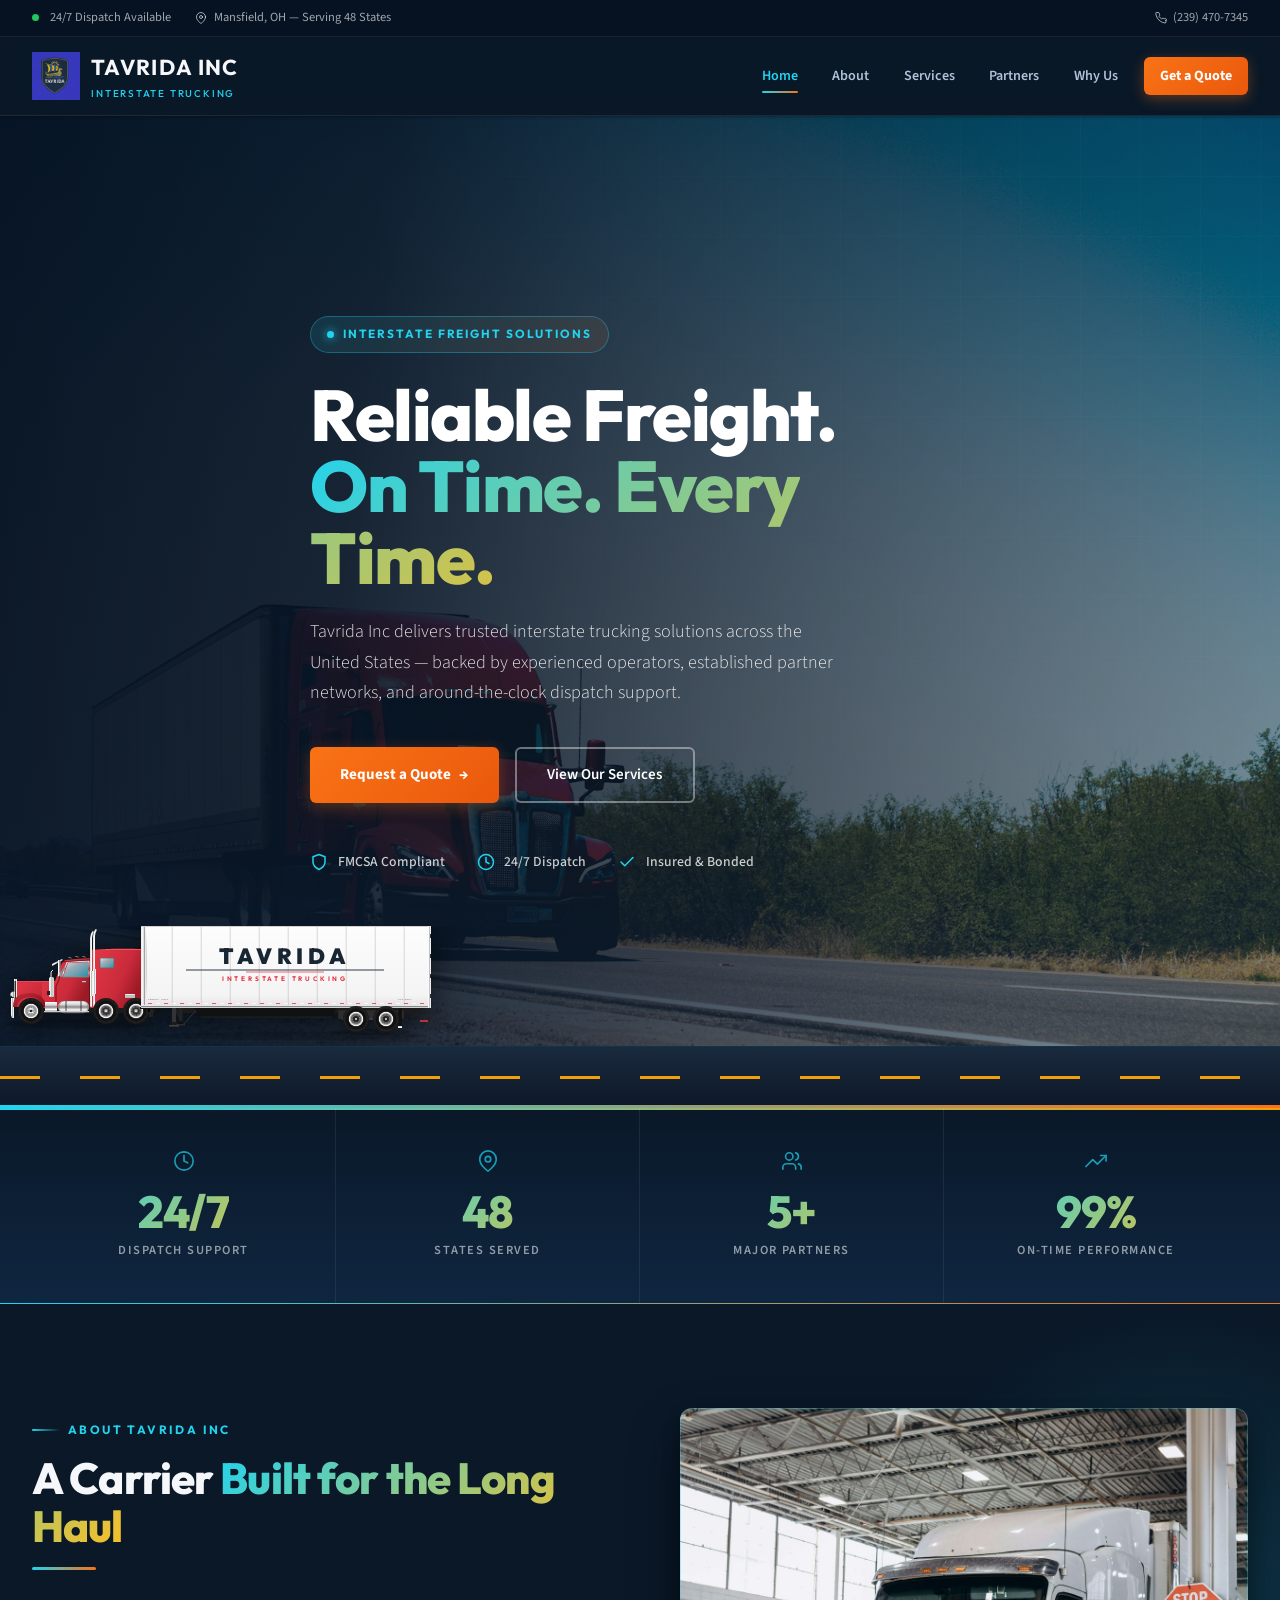
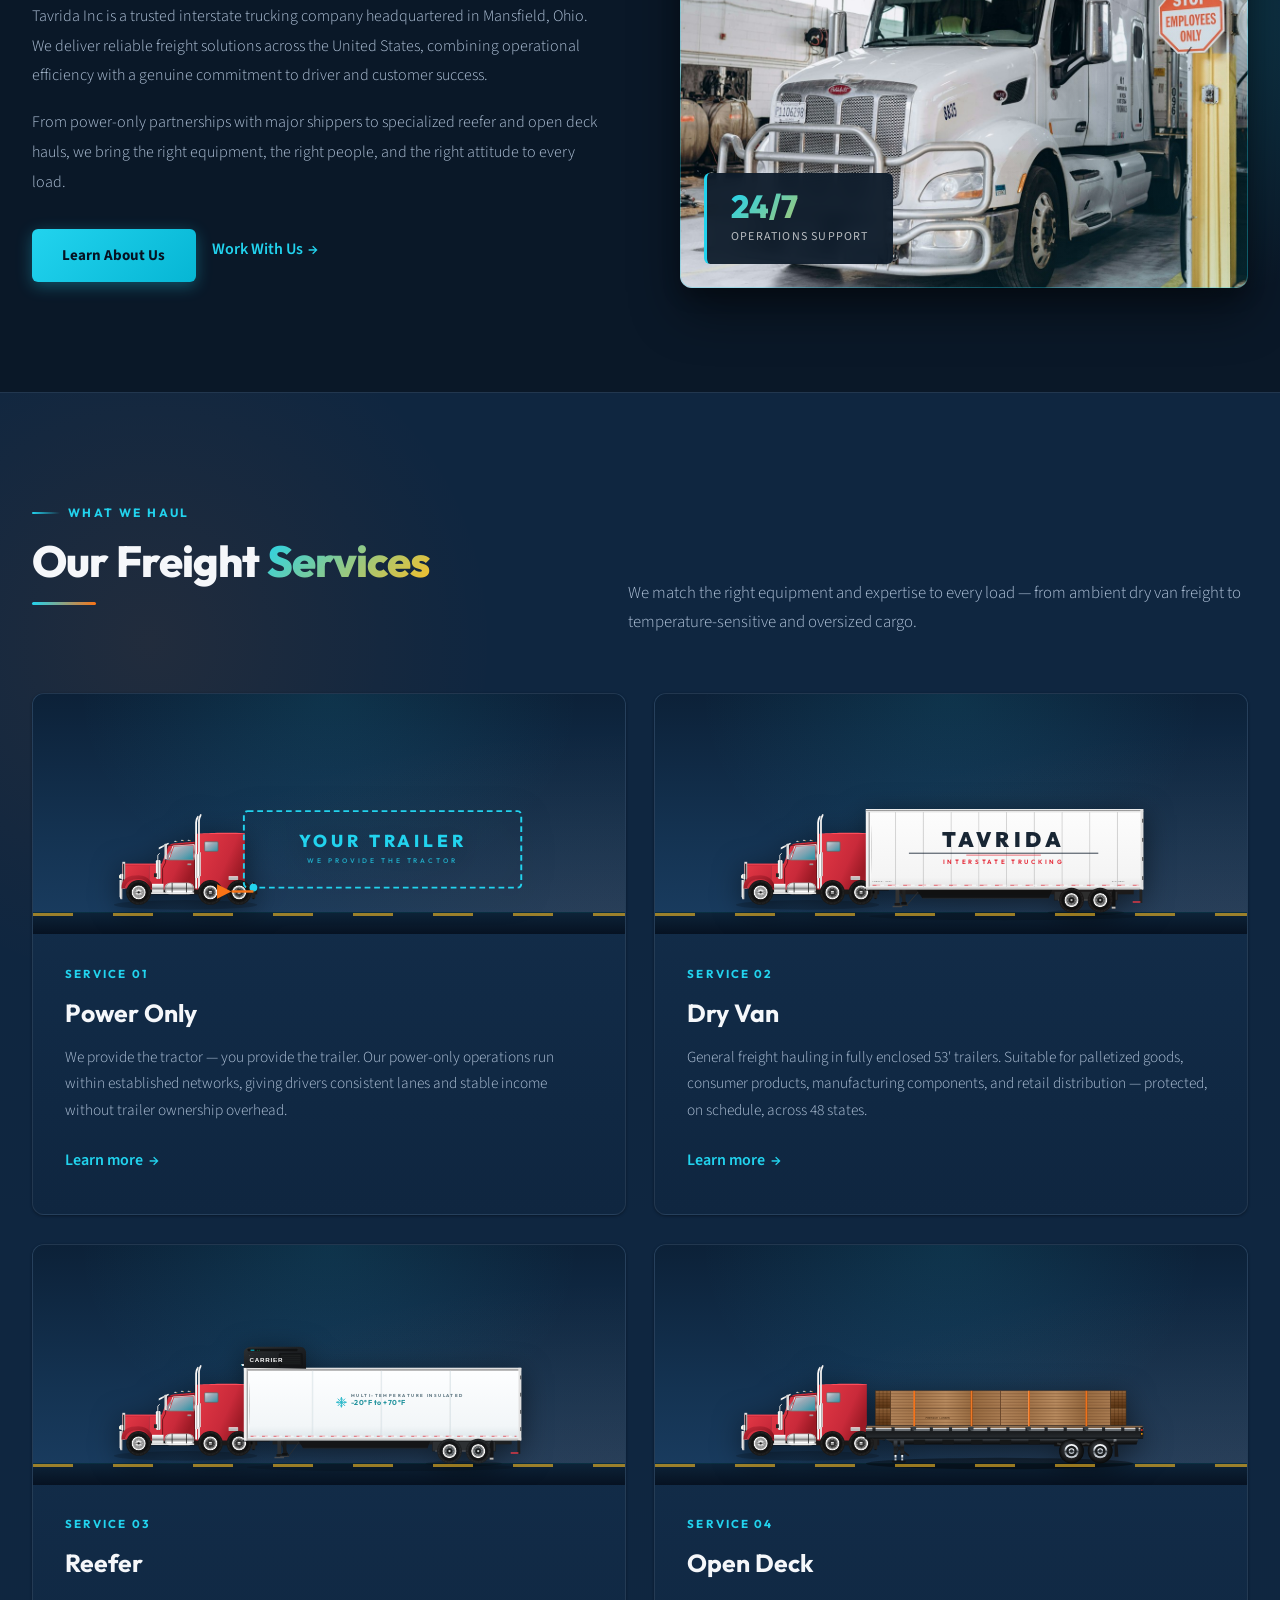
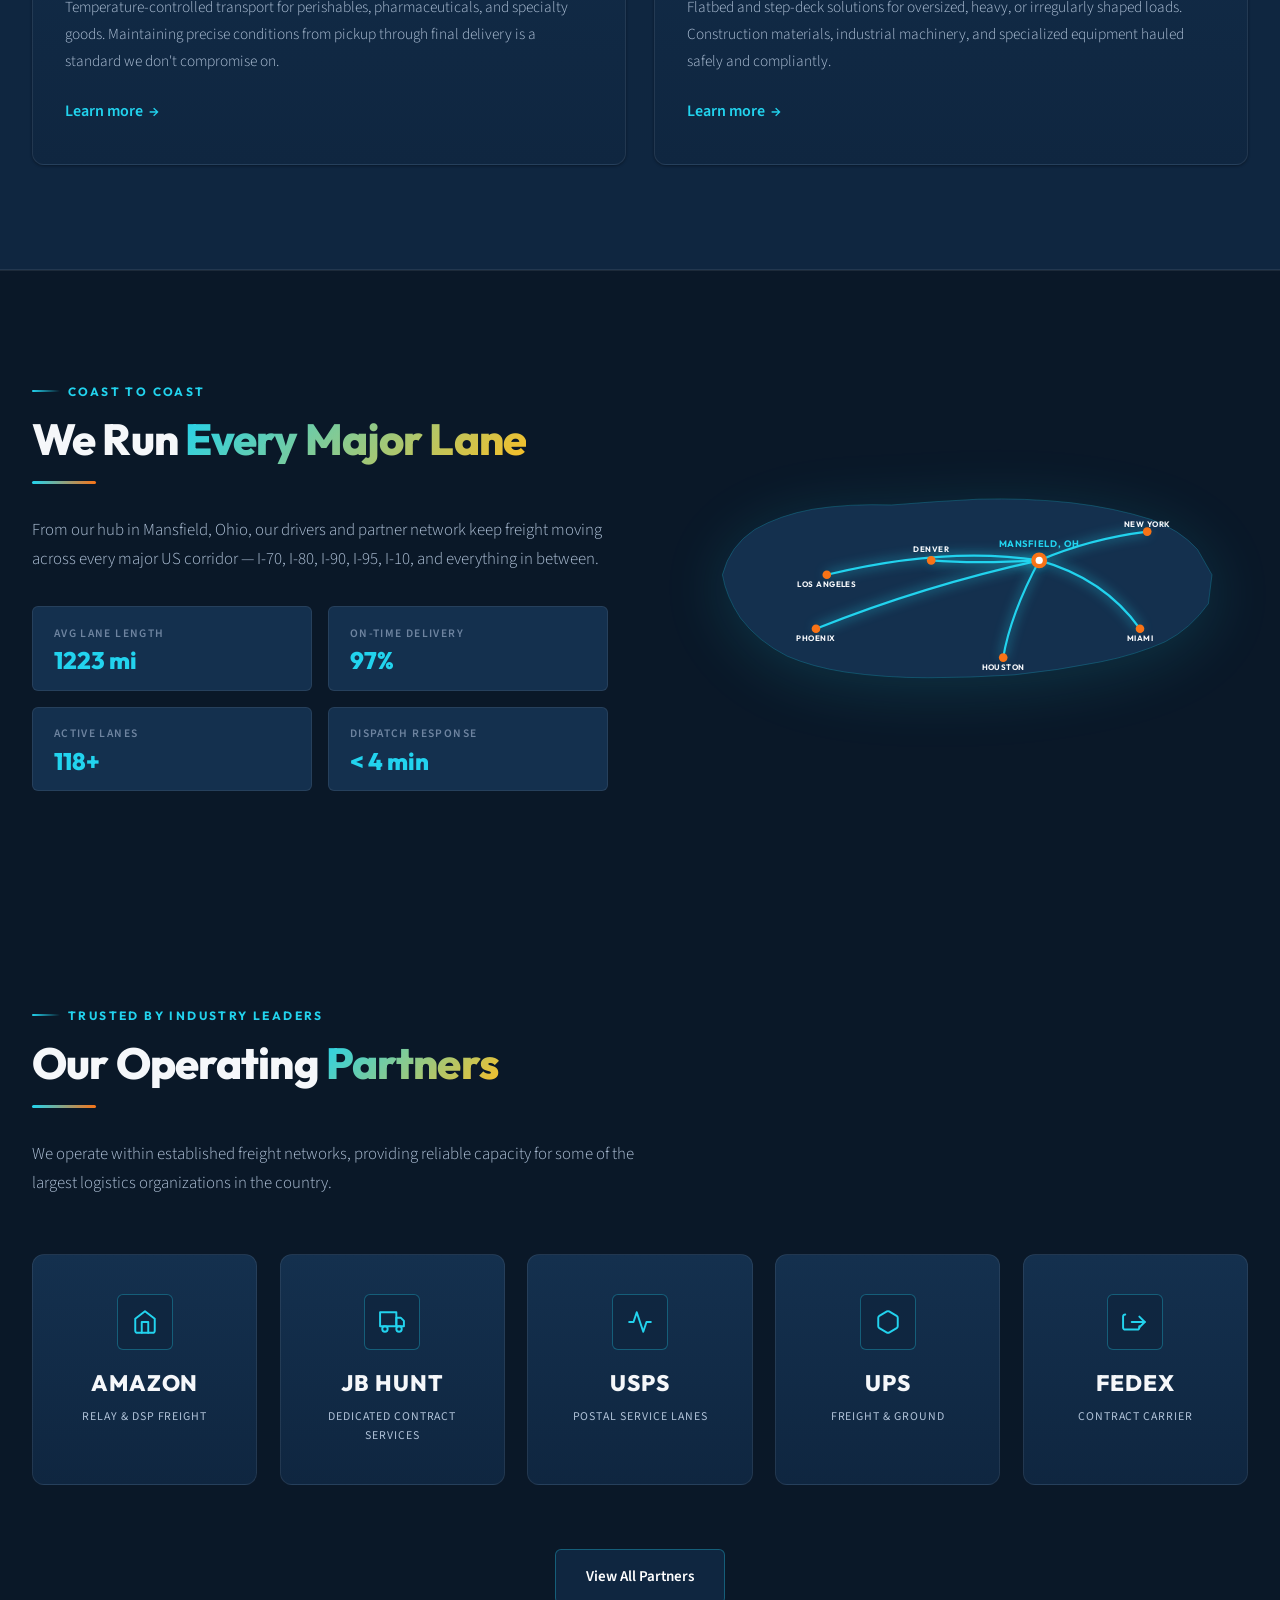
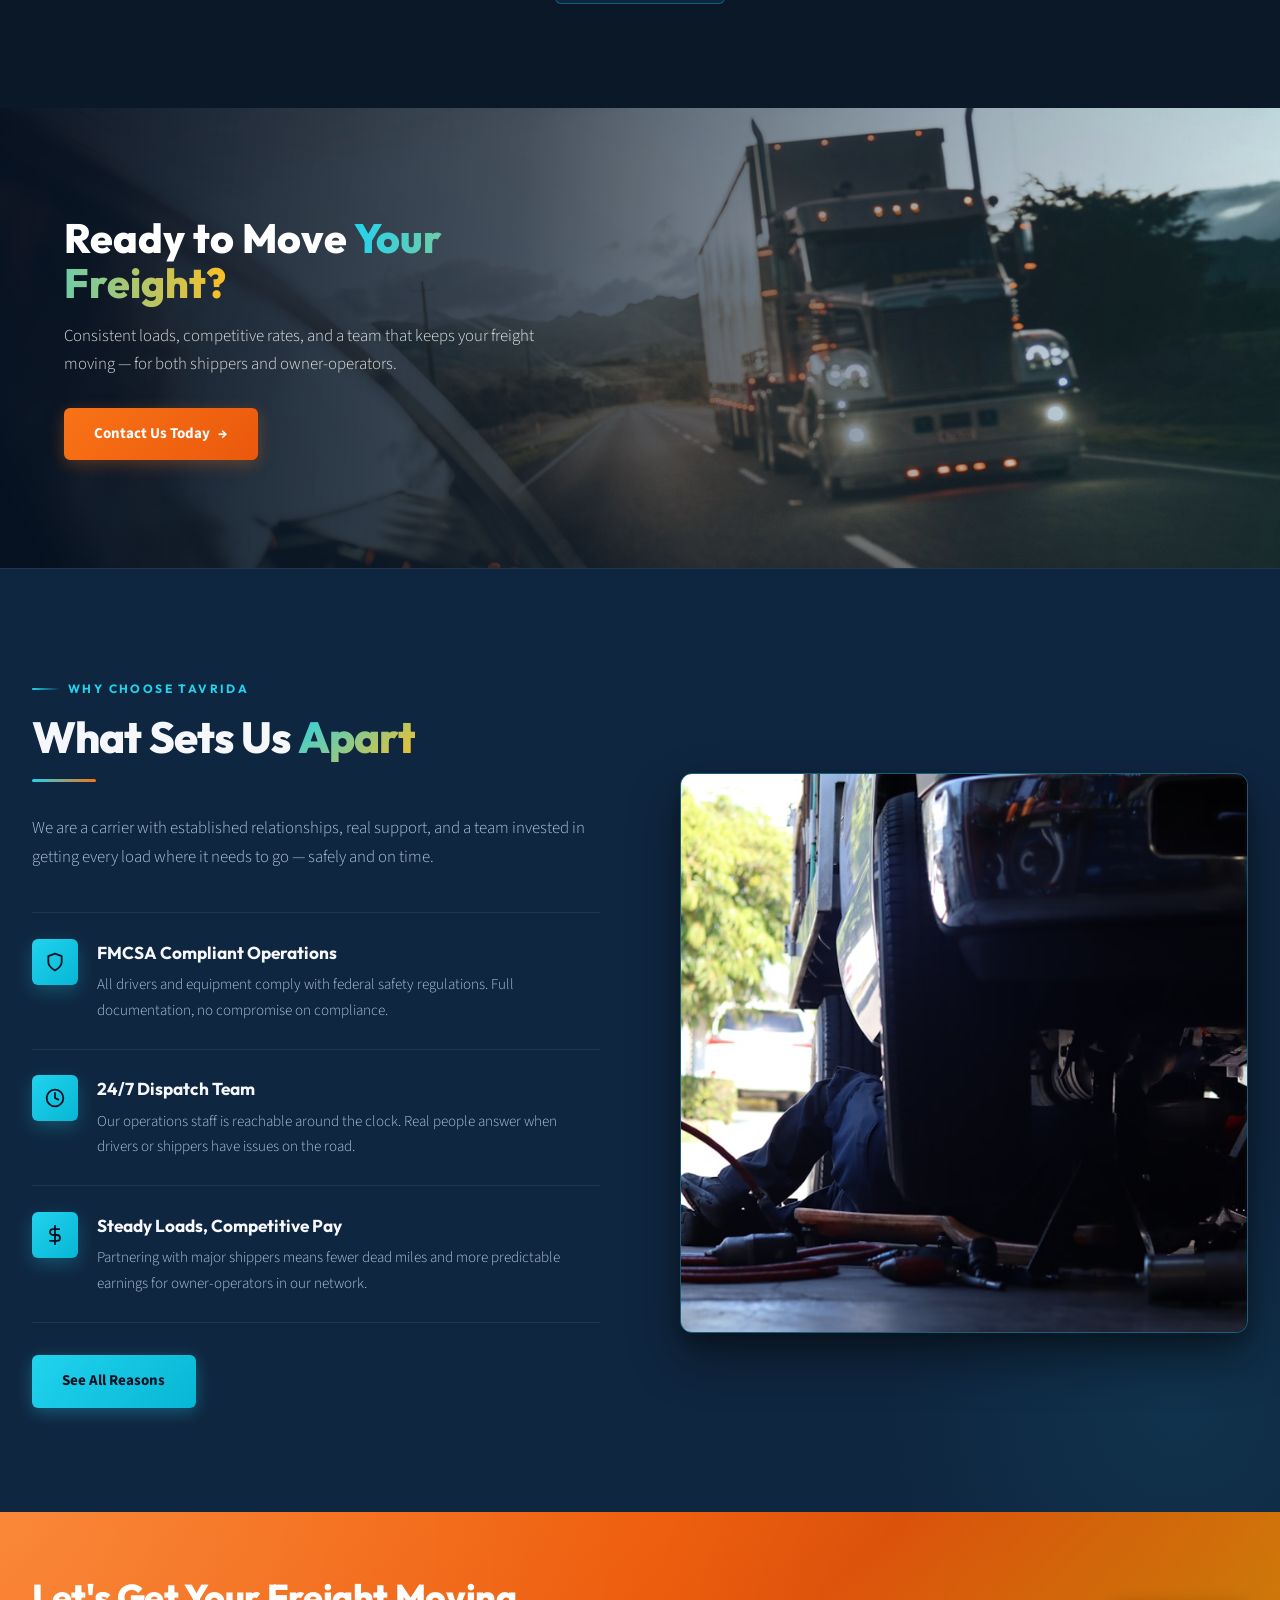
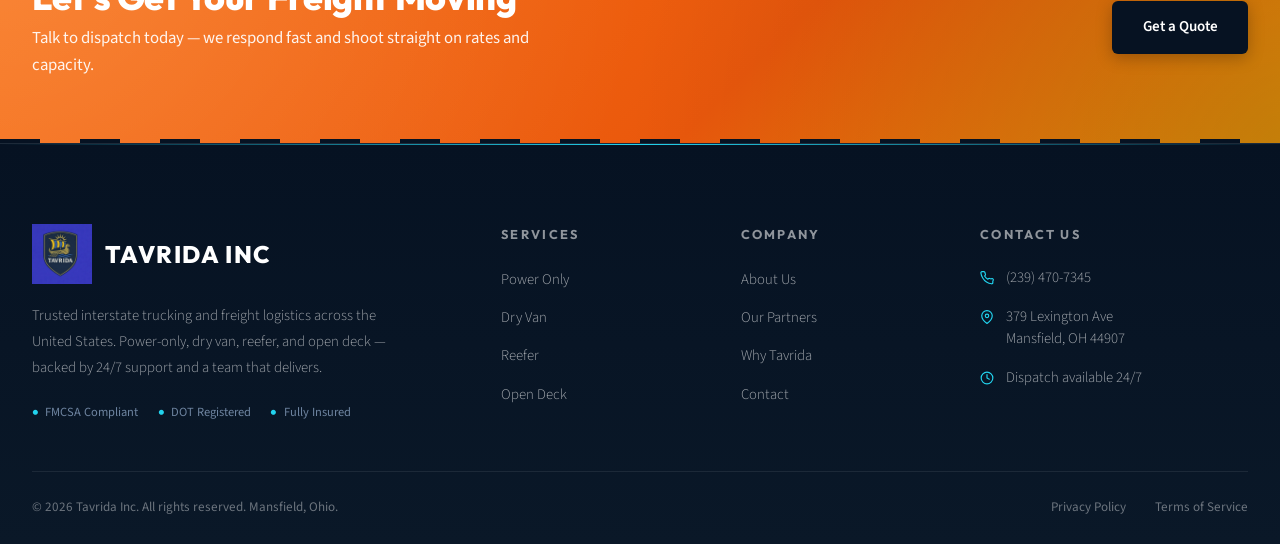
==== commit 1ce25ced: "Full site redesign: vibrant palette, animated SVG trucks, US route map - Color palette: navy base + " ====
--- a/index.html
+++ b/index.html
@@ -21,7 +21,7 @@
     <div class="topbar-inner">
       <div class="topbar-left">
         <span>
-          <svg viewBox="0 0 24 24"><circle cx="12" cy="12" r="10"/><polyline points="12 6 12 12 16 14"/></svg>
+          <span class="live-dot"></span>
           24/7 Dispatch Available
         </span>
         <span>
@@ -61,8 +61,8 @@
 
   <!-- HERO -->
   <section class="hero" id="hero">
-    <!-- TODO: swap to a real photo of YOUR truck once available. Current is a cinematic American conventional sleeper on highway. -->
-    <div class="hero-bg" style="background-image: url('https://images.unsplash.com/photo-1601584115197-04ecc0da31d7?w=1920&auto=format&fit=crop&q=85');"></div>
+    <div class="hero-bg" style="background-image: url('/assets/img/hero.jpg');"></div>
+
     <div class="container">
       <div class="hero-content">
         <div class="hero-badge reveal">Interstate Freight Solutions</div>
@@ -88,17 +88,38 @@
         </div>
       </div>
     </div>
+
+    <!-- Animated truck driving across the hero -->
+    <div class="hero-truck-track">
+      <div class="hero-truck" data-truck="hero" aria-hidden="true"></div>
+    </div>
+    <div class="hero-road" aria-hidden="true"></div>
   </section>
 
   <!-- STATS -->
   <div class="stats-bar">
     <div class="container">
       <div class="stats-grid">
-        <!-- REPLACE these numbers with real data when ready -->
-        <div class="stat-item reveal"><div class="stat-num">24/7</div><div class="stat-label">Dispatch Support</div></div>
-        <div class="stat-item reveal reveal-delay-1"><div class="stat-num">48</div><div class="stat-label">States Served</div></div>
-        <div class="stat-item reveal reveal-delay-2"><div class="stat-num">5+</div><div class="stat-label">Major Partners</div></div>
-        <div class="stat-item reveal reveal-delay-3"><div class="stat-num">99%</div><div class="stat-label">On-Time Performance</div></div>
+        <div class="stat-item reveal">
+          <svg viewBox="0 0 24 24"><circle cx="12" cy="12" r="10"/><polyline points="12 6 12 12 16 14"/></svg>
+          <div class="stat-num">24/7</div>
+          <div class="stat-label">Dispatch Support</div>
+        </div>
+        <div class="stat-item reveal reveal-delay-1">
+          <svg viewBox="0 0 24 24"><path d="M21 10c0 7-9 13-9 13s-9-6-9-13a9 9 0 0 1 18 0z"/><circle cx="12" cy="10" r="3"/></svg>
+          <div class="stat-num"><span data-count="48">0</span></div>
+          <div class="stat-label">States Served</div>
+        </div>
+        <div class="stat-item reveal reveal-delay-2">
+          <svg viewBox="0 0 24 24"><path d="M16 21v-2a4 4 0 0 0-4-4H6a4 4 0 0 0-4 4v2"/><circle cx="9" cy="7" r="4"/><path d="M22 21v-2a4 4 0 0 0-3-3.87"/><path d="M16 3.13a4 4 0 0 1 0 7.75"/></svg>
+          <div class="stat-num"><span data-count="5" data-suffix="+">0</span></div>
+          <div class="stat-label">Major Partners</div>
+        </div>
+        <div class="stat-item reveal reveal-delay-3">
+          <svg viewBox="0 0 24 24"><polyline points="23 6 13.5 15.5 8.5 10.5 1 18"/><polyline points="17 6 23 6 23 12"/></svg>
+          <div class="stat-num"><span data-count="99" data-suffix="%">0</span></div>
+          <div class="stat-label">On-Time Performance</div>
+        </div>
       </div>
     </div>
   </div>
@@ -107,20 +128,19 @@
   <section class="about" id="about">
     <div class="container">
       <div class="about-grid">
-        <div class="about-copy reveal">
+        <div class="about-copy reveal-left">
           <div class="eyebrow">About Tavrida Inc</div>
-          <h2 class="section-h">A Carrier Built for the Long Haul</h2>
+          <h2 class="section-h">A Carrier <span class="accent">Built for the Long Haul</span></h2>
           <div class="section-divider"></div>
           <p>Tavrida Inc is a trusted interstate trucking company headquartered in Mansfield, Ohio. We deliver reliable freight solutions across the United States, combining operational efficiency with a genuine commitment to driver and customer success.</p>
           <p>From power-only partnerships with major shippers to specialized reefer and open deck hauls, we bring the right equipment, the right people, and the right attitude to every load.</p>
           <div class="flex-row">
-            <a href="/about/" class="btn btn-navy">Learn About Us</a>
+            <a href="/about/" class="btn btn-cyan">Learn About Us</a>
             <a href="/contact/" class="btn-ghost">Work With Us</a>
           </div>
         </div>
-        <div class="about-img-wrap reveal reveal-delay-2">
-          <!-- TODO: swap to a photo of YOUR truck / yard / team. Current is a generic American semi. -->
-          <img src="https://images.unsplash.com/photo-1592838064575-70ed626d3a0e?w=900&auto=format&fit=crop&q=85" alt="American semi truck on the highway" />
+        <div class="about-img-wrap reveal-right reveal-delay-2">
+          <img src="/assets/img/about.jpg" alt="American semi truck on a logistics yard" />
           <div class="about-badge">
             <div class="num">24/7</div>
             <div class="lbl">Operations Support</div>
@@ -136,17 +156,14 @@
       <div class="services-header">
         <div class="reveal">
           <div class="eyebrow">What We Haul</div>
-          <h2 class="section-h">Our Freight Services</h2>
+          <h2 class="section-h">Our Freight <span class="accent">Services</span></h2>
           <div class="section-divider"></div>
         </div>
         <p class="section-sub reveal reveal-delay-1">We match the right equipment and expertise to every load — from ambient dry van freight to temperature-sensitive and oversized cargo.</p>
       </div>
       <div class="services-grid">
         <div class="svc-card reveal">
-          <div class="svc-photo">
-            <!-- TODO: photo should be a driver hooking a tractor up to a trailer (5th wheel) -->
-            <img src="https://images.unsplash.com/photo-1586191582056-b7f0fee47e7e?w=900&auto=format&fit=crop&q=85" alt="Power only truck operation — tractor connecting to a trailer" />
-          </div>
+          <div class="svc-illustration"><div class="ground"></div><div data-truck="power-only" aria-hidden="true"></div></div>
           <div class="svc-body">
             <div class="svc-num">Service 01</div>
             <h3>Power Only</h3>
@@ -155,22 +172,16 @@
           </div>
         </div>
         <div class="svc-card reveal reveal-delay-1">
-          <div class="svc-photo">
-            <!-- TODO: 53' dry van trailer (enclosed box) — DO NOT reuse the hero photo -->
-            <img src="https://images.unsplash.com/photo-1519003722824-194d4455a60c?w=900&auto=format&fit=crop&q=85" alt="Dry van enclosed trailer hauling freight" />
-          </div>
+          <div class="svc-illustration"><div class="ground"></div><div data-truck="dry-van" aria-hidden="true"></div></div>
           <div class="svc-body">
             <div class="svc-num">Service 02</div>
             <h3>Dry Van</h3>
-            <p>General freight hauling in fully enclosed trailers. Suitable for palletized goods, consumer products, manufacturing components, and retail distribution — protected, on schedule, across 48 states.</p>
+            <p>General freight hauling in fully enclosed 53' trailers. Suitable for palletized goods, consumer products, manufacturing components, and retail distribution — protected, on schedule, across 48 states.</p>
             <a href="/services/#dry-van" class="btn-ghost">Learn more</a>
           </div>
         </div>
         <div class="svc-card reveal reveal-delay-2">
-          <div class="svc-photo">
-            <!-- TODO: refrigerated reefer trailer with visible Carrier/Thermo King unit -->
-            <img src="https://images.unsplash.com/photo-1611288875785-f10a3a2efcec?w=900&auto=format&fit=crop&q=85" alt="Refrigerated reefer trailer for temperature-controlled freight" />
-          </div>
+          <div class="svc-illustration"><div class="ground"></div><div data-truck="reefer" aria-hidden="true"></div></div>
           <div class="svc-body">
             <div class="svc-num">Service 03</div>
             <h3>Reefer</h3>
@@ -179,10 +190,7 @@
           </div>
         </div>
         <div class="svc-card reveal reveal-delay-3">
-          <div class="svc-photo">
-            <!-- TODO: flatbed trailer with strapped cargo (lumber/steel/machinery) -->
-            <img src="https://images.unsplash.com/photo-1635868167930-b1c8a45a8c92?w=900&auto=format&fit=crop&q=85" alt="Open deck flatbed trailer with secured cargo" />
-          </div>
+          <div class="svc-illustration"><div class="ground"></div><div data-truck="open-deck" aria-hidden="true"></div></div>
           <div class="svc-body">
             <div class="svc-num">Service 04</div>
             <h3>Open Deck</h3>
@@ -194,12 +202,90 @@
     </div>
   </section>
 
+  <!-- ROUTE MAP -->
+  <section class="route-map">
+    <div class="container">
+      <div class="route-map-grid">
+        <div class="reveal-left">
+          <div class="eyebrow">Coast to Coast</div>
+          <h2 class="section-h">We Run <span class="accent">Every Major Lane</span></h2>
+          <div class="section-divider"></div>
+          <p class="section-sub">From our hub in Mansfield, Ohio, our drivers and partner network keep freight moving across every major US corridor — I-70, I-80, I-90, I-95, I-10, and everything in between.</p>
+          <div class="route-stats">
+            <div class="route-stat"><div class="k">Avg Lane Length</div><div class="v"><span data-count="1240" data-suffix=" mi">0</span></div></div>
+            <div class="route-stat"><div class="k">On-Time Delivery</div><div class="v"><span data-count="99" data-suffix="%">0</span></div></div>
+            <div class="route-stat"><div class="k">Active Lanes</div><div class="v"><span data-count="120" data-suffix="+">0</span></div></div>
+            <div class="route-stat"><div class="k">Dispatch Response</div><div class="v">&lt; <span data-count="5">0</span> min</div></div>
+          </div>
+        </div>
+        <div class="reveal-right reveal-delay-2">
+          <svg class="us-map" viewBox="0 0 800 440" xmlns="http://www.w3.org/2000/svg">
+            <!-- Stylized US outline -->
+            <path class="map-land" d="
+              M 70 215
+              Q 80 175 115 152
+              Q 150 132 195 124
+              Q 245 116 305 118
+              Q 365 113 425 110
+              Q 490 108 555 115
+              Q 615 122 665 138
+              Q 705 152 730 180
+              L 750 215
+              L 745 255
+              Q 720 290 685 308
+              Q 645 326 595 336
+              Q 535 348 475 354
+              Q 415 358 355 358
+              Q 295 358 240 350
+              Q 195 343 160 328
+              Q 120 308 95 275
+              Q 75 245 70 215
+              Z
+            "/>
+
+            <!-- Routes radiating from Mansfield, OH -->
+            <path class="map-route" d="M 510 195 Q 380 175 215 215"/>
+            <path class="map-route" d="M 510 195 Q 350 230 200 290"/>
+            <path class="map-route" d="M 510 195 Q 470 270 460 330"/>
+            <path class="map-route" d="M 510 195 Q 600 220 650 290"/>
+            <path class="map-route" d="M 510 195 Q 580 165 660 155"/>
+            <path class="map-route" d="M 510 195 Q 420 200 360 195"/>
+
+            <!-- Destination pins -->
+            <circle class="map-pin" cx="215" cy="215" r="6"/>
+            <text class="map-city" x="215" y="232" text-anchor="middle">LOS ANGELES</text>
+
+            <circle class="map-pin" cx="200" cy="290" r="6"/>
+            <text class="map-city" x="200" y="307" text-anchor="middle">PHOENIX</text>
+
+            <circle class="map-pin" cx="460" cy="330" r="6"/>
+            <text class="map-city" x="460" y="347" text-anchor="middle">HOUSTON</text>
+
+            <circle class="map-pin" cx="650" cy="290" r="6"/>
+            <text class="map-city" x="650" y="307" text-anchor="middle">MIAMI</text>
+
+            <circle class="map-pin" cx="660" cy="155" r="6"/>
+            <text class="map-city" x="660" y="148" text-anchor="middle">NEW YORK</text>
+
+            <circle class="map-pin" cx="360" cy="195" r="6"/>
+            <text class="map-city" x="360" y="184" text-anchor="middle">DENVER</text>
+
+            <!-- Mansfield, OH origin (larger, pulsing) -->
+            <circle class="map-pin pulse" cx="510" cy="195" r="11" fill="#22d3ee"/>
+            <circle cx="510" cy="195" r="5" fill="#fff"/>
+            <text class="map-city" x="510" y="177" text-anchor="middle" style="font-size:13px;fill:#22d3ee">MANSFIELD, OH</text>
+          </svg>
+        </div>
+      </div>
+    </div>
+  </section>
+
   <!-- PARTNERS TEASER -->
   <section class="partners" id="partners">
     <div class="container">
       <div class="partners-hd reveal">
         <div class="eyebrow">Trusted By Industry Leaders</div>
-        <h2 class="section-h">Our Operating Partners</h2>
+        <h2 class="section-h">Our Operating <span class="accent">Partners</span></h2>
         <div class="section-divider"></div>
         <p class="section-sub">We operate within established freight networks, providing reliable capacity for some of the largest logistics organizations in the country.</p>
       </div>
@@ -224,7 +310,7 @@
           <div class="partner-name">UPS</div>
           <div class="partner-type">Freight & Ground</div>
         </div>
-        <div class="partner-card reveal reveal-delay-3">
+        <div class="partner-card reveal reveal-delay-4">
           <div class="partner-icon"><svg viewBox="0 0 24 24"><path d="M16 16v1a2 2 0 0 1-2 2H3a2 2 0 0 1-2-2V7a2 2 0 0 1 2-2"/><polyline points="16 17 21 12 16 7"/><line x1="21" y1="12" x2="9" y2="12"/></svg></div>
           <div class="partner-name">FEDEX</div>
           <div class="partner-type">Contract Carrier</div>
@@ -238,11 +324,10 @@
 
   <!-- PHOTO BAND -->
   <div class="photo-band">
-    <!-- TODO: highway action shot — semi truck moving down interstate. NO castles, NO containers. -->
-    <img src="https://images.unsplash.com/photo-1494412651409-8963ce7935a7?w=1920&auto=format&fit=crop&q=85" alt="Semi truck on the open interstate highway" />
+    <img src="/assets/img/band.jpg" alt="American semi truck on the interstate" />
     <div class="photo-band-overlay">
-      <div class="photo-band-text">
-        <h2>Ready to Move Your Freight?</h2>
+      <div class="photo-band-text reveal-left">
+        <h2>Ready to Move <span class="accent">Your Freight?</span></h2>
         <p>Consistent loads, competitive rates, and a team that keeps your freight moving — for both shippers and owner-operators.</p>
         <a href="/contact/" class="btn btn-primary">Contact Us Today</a>
       </div>
@@ -253,9 +338,9 @@
   <section class="why" id="why">
     <div class="container">
       <div class="why-layout">
-        <div class="reveal">
+        <div class="reveal-left">
           <div class="eyebrow">Why Choose Tavrida</div>
-          <h2 class="section-h">What Sets Us Apart</h2>
+          <h2 class="section-h">What Sets Us <span class="accent">Apart</span></h2>
           <div class="section-divider"></div>
           <p class="section-sub">We are a carrier with established relationships, real support, and a team invested in getting every load where it needs to go — safely and on time.</p>
           <div class="why-list">
@@ -272,11 +357,10 @@
               <div><h4>Steady Loads, Competitive Pay</h4><p>Partnering with major shippers means fewer dead miles and more predictable earnings for owner-operators in our network.</p></div>
             </div>
           </div>
-          <div class="mt-2"><a href="/why/" class="btn btn-navy">See All Reasons</a></div>
-        </div>
-        <div class="why-photo reveal reveal-delay-2">
-          <!-- TODO: a mechanic actively working on a TRUCK (engine bay, brake job, etc) — not a trailer, not "holding a disc" -->
-          <img src="https://images.unsplash.com/photo-1632757131395-7b86fc9b0fd4?w=900&auto=format&fit=crop&q=85" alt="Truck technician performing maintenance on a semi truck" />
+          <div class="mt-2"><a href="/why/" class="btn btn-cyan">See All Reasons</a></div>
+        </div>
+        <div class="why-photo reveal-right reveal-delay-2">
+          <img src="/assets/img/mechanic.jpg" alt="Truck technician performing maintenance on a semi truck" />
         </div>
       </div>
     </div>
@@ -354,18 +438,6 @@
     </div>
   </footer>
 
-  <script>
-    function toggleNav() { document.getElementById('navLinks').classList.toggle('open'); }
-    document.querySelectorAll('a[href^="#"]').forEach(a => {
-      a.addEventListener('click', () => document.getElementById('navLinks').classList.remove('open'));
-    });
-    const io = new IntersectionObserver((entries) => {
-      entries.forEach(e => { if (e.isIntersecting) { e.target.classList.add('visible'); io.unobserve(e.target); } });
-    }, { threshold: 0.1 });
-    document.querySelectorAll('.reveal').forEach(el => {
-      if (el.getBoundingClientRect().top < window.innerHeight) el.classList.add('visible');
-      else io.observe(el);
-    });
-  </script>
+  <script src="/assets/js/site.js"></script>
 </body>
 </html>
--- a/assets/css/site.css
+++ b/assets/css/site.css
@@ -1,41 +1,65 @@
 /* =====================================================================
-   TAVRIDA INC — site stylesheet
-   Shared across all pages. Edit here, applies everywhere.
+   TAVRIDA INC — site stylesheet (v2: vibrant navy + animations)
    ===================================================================== */
 
 *, *::before, *::after { box-sizing: border-box; margin: 0; padding: 0; }
 
 :root {
-  --bg-main:    #0b1a2e;
-  --bg-alt:     #132d4a;
-  --bg-card:    #1a3a5c;
-  --bg-deep:    #081626;
-  --text-main:  #f5f4f0;
-  --text-sec:   #a3b5ca;
+  /* Base navy — keep the trucking-pro feel */
+  --bg-main:    #0a1828;
+  --bg-alt:     #0f2640;
+  --bg-card:    #14304e;
+  --bg-deep:    #061222;
+  --bg-glass:   rgba(20, 48, 78, 0.55);
+
+  /* Text */
+  --text-main:  #f5f7fa;
+  --text-sec:   #b0c2d8;
   --text-dim:   #6e84a0;
-  --border-gold:rgba(200,152,44,0.25);
+
+  /* Borders / overlays */
+  --border-gold:rgba(245, 158, 11, 0.28);
+  --border-cyan:rgba(34, 211, 238, 0.32);
   --border-soft:rgba(255,255,255,0.08);
-  --navy:       #0b1a2e;
-  --navy-mid:   #132d4a;
-  --navy-soft:  #1a3a5c;
-  --blue:       #2a5f9e;
-  --blue-light: #3a75b8;
-  --accent:     #c8982c;
-  --accent-hover:#b5891f;
-  --accent-light:#e8c45a;
-  --gold-glow:  rgba(200,152,44,0.15);
-  --white:      #ffffff;
-  --off-white:  #f5f4f0;
-  --border:     #d5d2c8;
-  --radius:     4px;
-  --radius-lg:  8px;
-  --max:        1240px;
-  --max-narrow: 960px;
+
+  /* Brand navy palette */
+  --navy:       #0a1828;
+  --navy-mid:   #0f2640;
+  --navy-soft:  #14304e;
+  --navy-deep:  #061222;
+
+  /* Vibrant accents */
+  --cyan:       #22d3ee;
+  --cyan-hot:   #06b6d4;
+  --cyan-glow:  rgba(34, 211, 238, 0.18);
+  --orange:     #f97316;
+  --orange-hot: #ea580c;
+  --orange-light:#fb923c;
+  --amber:      #f59e0b;
+  --amber-light:#fbbf24;
+  --gold-glow:  rgba(245, 158, 11, 0.18);
+
+  /* Legacy aliases (keep old HTML working) */
+  --accent:        #f59e0b;
+  --accent-hover:  #d97706;
+  --accent-light:  #fbbf24;
+  --blue:          #3a75b8;
+  --blue-light:    #60a5fa;
+  --white:         #ffffff;
+  --off-white:     #f5f7fa;
+  --border:        #d5d2c8;
+
+  --radius:     6px;
+  --radius-lg:  12px;
+  --max:        1280px;
+  --max-narrow: 980px;
   --font-head:  'Outfit', sans-serif;
   --font-body:  'Source Sans 3', sans-serif;
-  --shadow-sm:  0 1px 3px rgba(0,0,0,0.20), 0 1px 2px rgba(0,0,0,0.12);
-  --shadow-md:  0 4px 16px rgba(0,0,0,0.28), 0 2px 6px rgba(0,0,0,0.16);
-  --shadow-lg:  0 16px 40px rgba(0,0,0,0.35), 0 6px 14px rgba(0,0,0,0.18);
+  --shadow-sm:  0 1px 3px rgba(0,0,0,0.25), 0 1px 2px rgba(0,0,0,0.12);
+  --shadow-md:  0 8px 24px rgba(0,0,0,0.32), 0 2px 8px rgba(0,0,0,0.18);
+  --shadow-lg:  0 24px 50px rgba(0,0,0,0.45), 0 8px 18px rgba(0,0,0,0.22);
+  --shadow-cyan:0 8px 28px rgba(34, 211, 238, 0.28);
+  --shadow-orange:0 8px 28px rgba(249, 115, 22, 0.28);
   --transition: 0.25s ease;
 }
 
@@ -48,6 +72,7 @@
   font-size: 16px;
   -webkit-font-smoothing: antialiased;
   -moz-osx-font-smoothing: grayscale;
+  overflow-x: hidden;
 }
 
 a { color: inherit; text-decoration: none; }
@@ -56,35 +81,119 @@
 .container { max-width: var(--max); margin: 0 auto; padding: 0 2rem; }
 .container-narrow { max-width: var(--max-narrow); margin: 0 auto; padding: 0 2rem; }
 
-/* ---------- Scroll reveal ---------- */
-.reveal { opacity: 0; transform: translateY(22px); transition: opacity 0.6s ease, transform 0.6s ease; }
+/* =====================================================================
+   ANIMATIONS / KEYFRAMES
+   ===================================================================== */
+
+@keyframes drive {
+  0%   { transform: translateX(110vw); }
+  100% { transform: translateX(-30vw); }
+}
+@keyframes drive-slow {
+  0%   { transform: translateX(115vw); }
+  100% { transform: translateX(-25vw); }
+}
+@keyframes wheel-spin {
+  /* Truck moves right-to-left, wheels rotate counter-clockwise */
+  100% { transform: rotate(-360deg); }
+}
+@keyframes road-dash {
+  /* Period equals one dash-cycle (80px) — keeps pattern seamless, no jump.
+     Positive shift makes the pattern visually move LEFT-TO-RIGHT. */
+  0%   { background-position: 0 0; }
+  100% { background-position: 80px 0; }
+}
+@keyframes exhaust-puff {
+  0%   { transform: translate(0,0) scale(0.6); opacity: 0.7; }
+  100% { transform: translate(-40px, -20px) scale(1.6); opacity: 0; }
+}
+@keyframes bob {
+  0%, 100% { transform: translateY(0); }
+  50%      { transform: translateY(-1.5px); }
+}
+@keyframes float {
+  0%, 100% { transform: translateY(0); }
+  50%      { transform: translateY(-8px); }
+}
+@keyframes pulse-dot {
+  0%, 100% { box-shadow: 0 0 0 0 currentColor; }
+  50%      { box-shadow: 0 0 0 10px transparent; }
+}
+@keyframes route-draw {
+  0%   { stroke-dashoffset: 1400; }
+  100% { stroke-dashoffset: 0; }
+}
+@keyframes blink {
+  50% { opacity: 0; }
+}
+@keyframes shimmer {
+  0%   { background-position: -200% 0; }
+  100% { background-position: 200% 0; }
+}
+@keyframes gradient-shift {
+  0%, 100% { background-position: 0% 50%; }
+  50%      { background-position: 100% 50%; }
+}
+@keyframes count-in {
+  0%   { opacity: 0; transform: translateY(8px); }
+  100% { opacity: 1; transform: translateY(0); }
+}
+@keyframes truck-roll-in {
+  0%   { transform: translateX(-120%); opacity: 0; }
+  100% { transform: translateX(0); opacity: 1; }
+}
+
+/* Scroll reveal */
+.reveal { opacity: 0; transform: translateY(28px); transition: opacity 0.7s ease, transform 0.7s cubic-bezier(0.25, 0.46, 0.45, 0.94); }
 .reveal.visible { opacity: 1; transform: none; }
 .reveal-delay-1 { transition-delay: 0.1s; }
 .reveal-delay-2 { transition-delay: 0.2s; }
 .reveal-delay-3 { transition-delay: 0.3s; }
 .reveal-delay-4 { transition-delay: 0.4s; }
-
-/* ---------- Top bar (contact strip) ---------- */
-.topbar { background: var(--bg-deep); padding: 0.5rem 0; border-bottom: 1px solid var(--border-soft); }
+.reveal-delay-5 { transition-delay: 0.5s; }
+
+.reveal-left { opacity: 0; transform: translateX(-40px); transition: opacity 0.8s ease, transform 0.8s cubic-bezier(0.25, 0.46, 0.45, 0.94); }
+.reveal-left.visible { opacity: 1; transform: none; }
+.reveal-right { opacity: 0; transform: translateX(40px); transition: opacity 0.8s ease, transform 0.8s cubic-bezier(0.25, 0.46, 0.45, 0.94); }
+.reveal-right.visible { opacity: 1; transform: none; }
+
+@media (prefers-reduced-motion: reduce) {
+  *, *::before, *::after { animation-duration: 0.01ms !important; transition-duration: 0.01ms !important; }
+  .reveal, .reveal-left, .reveal-right { opacity: 1; transform: none; }
+}
+
+/* =====================================================================
+   TOPBAR
+   ===================================================================== */
+.topbar { background: var(--bg-deep); padding: 0.5rem 0; border-bottom: 1px solid var(--border-soft); position: relative; z-index: 50; }
 .topbar-inner { max-width: var(--max); margin: 0 auto; padding: 0 2rem; display: flex; justify-content: space-between; gap: 1.5rem; flex-wrap: wrap; }
 .topbar-left, .topbar-right { display: flex; gap: 1.5rem; flex-wrap: wrap; }
 .topbar a, .topbar span { font-size: 0.78rem; color: rgba(255,255,255,0.62); display: inline-flex; align-items: center; gap: 0.4rem; transition: color 0.2s; }
-.topbar a:hover { color: var(--accent-light); }
+.topbar a:hover { color: var(--cyan); }
 .topbar svg { width: 12px; height: 12px; stroke: currentColor; fill: none; stroke-width: 2; stroke-linecap: round; stroke-linejoin: round; }
-
-/* ---------- Nav ---------- */
+.topbar .live-dot {
+  width: 7px; height: 7px; border-radius: 50%;
+  background: #22c55e; color: #22c55e;
+  animation: pulse-dot 2s infinite;
+  margin-right: 0.3rem;
+}
+
+/* =====================================================================
+   NAV
+   ===================================================================== */
 nav.site-nav {
   position: sticky; top: 0; z-index: 100;
-  background: rgba(11,26,46,0.96);
-  backdrop-filter: blur(8px);
-  -webkit-backdrop-filter: blur(8px);
-  border-bottom: 1px solid var(--border-gold);
+  background: rgba(10, 24, 40, 0.92);
+  backdrop-filter: blur(12px) saturate(140%);
+  -webkit-backdrop-filter: blur(12px) saturate(140%);
+  border-bottom: 1px solid var(--border-soft);
   box-shadow: var(--shadow-sm);
 }
 .nav-inner { max-width: var(--max); margin: 0 auto; padding: 0 2rem; height: 78px; display: flex; align-items: center; justify-content: space-between; }
 .nav-logo { font-family: var(--font-head); font-size: 1.35rem; font-weight: 700; letter-spacing: 0.06em; color: var(--text-main); display: flex; align-items: center; gap: 0.7rem; }
-.nav-logo img { height: 48px; width: auto; flex-shrink: 0; }
-.nav-logo small { display: block; font-size: 0.62rem; font-weight: 500; letter-spacing: 0.18em; color: var(--accent); margin-top: 2px; }
+.nav-logo img { height: 48px; width: auto; flex-shrink: 0; transition: transform 0.4s ease; }
+.nav-logo:hover img { transform: rotate(-6deg) scale(1.05); }
+.nav-logo small { display: block; font-size: 0.62rem; font-weight: 500; letter-spacing: 0.18em; color: var(--cyan); margin-top: 2px; }
 .nav-links { display: flex; gap: 0.15rem; list-style: none; align-items: center; }
 .nav-links a {
   font-size: 0.88rem; font-weight: 600;
@@ -94,330 +203,854 @@
   position: relative;
 }
 .nav-links a:hover { color: var(--text-main); background: var(--bg-alt); }
-.nav-links a.active { color: var(--accent-light); }
+.nav-links a.active { color: var(--cyan); }
 .nav-links a.active::after {
   content: ''; position: absolute; left: 1rem; right: 1rem; bottom: 2px;
-  height: 2px; background: var(--accent); border-radius: 2px;
-}
-.nav-cta { background: var(--accent) !important; color: var(--navy) !important; font-weight: 700 !important; margin-left: 0.5rem; }
-.nav-cta:hover { background: var(--accent-light) !important; color: var(--navy) !important; }
+  height: 2px; background: linear-gradient(90deg, var(--cyan), var(--orange)); border-radius: 2px;
+}
+.nav-cta {
+  background: linear-gradient(135deg, var(--orange), var(--orange-hot)) !important;
+  color: white !important; font-weight: 700 !important;
+  margin-left: 0.5rem;
+  box-shadow: 0 4px 14px rgba(249, 115, 22, 0.35);
+}
+.nav-cta:hover { box-shadow: 0 6px 22px rgba(249, 115, 22, 0.55); transform: translateY(-1px); }
 .nav-cta.active::after { display: none; }
 
 .hamburger { display: none; flex-direction: column; gap: 5px; cursor: pointer; padding: 6px; }
 .hamburger span { display: block; width: 24px; height: 2px; background: var(--text-main); border-radius: 2px; transition: 0.2s; }
 
-/* ---------- Buttons ---------- */
+/* =====================================================================
+   BUTTONS
+   ===================================================================== */
 .btn {
   display: inline-flex; align-items: center; gap: 0.5rem;
-  padding: 0.85rem 1.9rem;
+  padding: 0.9rem 1.9rem;
   border-radius: var(--radius);
   font-family: var(--font-body);
-  font-size: 0.92rem; font-weight: 600;
+  font-size: 0.94rem; font-weight: 600;
   cursor: pointer; border: none;
-  transition: all 0.2s ease;
+  transition: all 0.25s ease;
   text-align: center;
-}
-.btn-primary { background: var(--accent); color: var(--navy); font-weight: 700; }
-.btn-primary:hover { background: var(--accent-light); transform: translateY(-1px); box-shadow: 0 4px 20px rgba(200,152,44,0.3); }
-.btn-outline { background: transparent; color: white; border: 2px solid rgba(255,255,255,0.45); }
-.btn-outline:hover { border-color: white; background: rgba(255,255,255,0.06); transform: translateY(-1px); }
-.btn-navy { background: var(--navy); color: white; border: 1px solid var(--border-gold); }
-.btn-navy:hover { background: var(--navy-mid); transform: translateY(-1px); }
-.btn-ghost { background: transparent; color: var(--accent-light); padding: 0.5rem 0; }
-.btn-ghost::after { content: '→'; margin-left: 0.3rem; transition: transform 0.2s; }
-.btn-ghost:hover::after { transform: translateX(4px); }
-
-/* ---------- Hero (home — cinematic) ---------- */
-.hero { position: relative; min-height: 720px; display: flex; align-items: center; overflow: hidden; }
+  position: relative;
+  overflow: hidden;
+}
+.btn-primary {
+  background: linear-gradient(135deg, var(--orange), var(--orange-hot));
+  color: white; font-weight: 700;
+  box-shadow: 0 4px 16px rgba(249, 115, 22, 0.3);
+}
+.btn-primary:hover { transform: translateY(-2px); box-shadow: 0 10px 28px rgba(249, 115, 22, 0.5); }
+.btn-primary::after {
+  content: '→'; transition: transform 0.3s;
+}
+.btn-primary:hover::after { transform: translateX(4px); }
+
+.btn-outline { background: transparent; color: white; border: 2px solid rgba(255,255,255,0.4); }
+.btn-outline:hover { border-color: var(--cyan); background: var(--cyan-glow); color: var(--cyan); transform: translateY(-2px); }
+
+.btn-navy { background: var(--navy-mid); color: white; border: 1px solid var(--border-cyan); }
+.btn-navy:hover { background: var(--navy-soft); border-color: var(--cyan); transform: translateY(-2px); box-shadow: var(--shadow-md); }
+
+.btn-cyan {
+  background: linear-gradient(135deg, var(--cyan), var(--cyan-hot));
+  color: var(--navy-deep); font-weight: 700;
+  box-shadow: 0 4px 16px rgba(34, 211, 238, 0.32);
+}
+.btn-cyan:hover { transform: translateY(-2px); box-shadow: 0 10px 28px rgba(34, 211, 238, 0.5); }
+
+.btn-ghost {
+  background: transparent; color: var(--cyan);
+  padding: 0.5rem 0; font-weight: 600;
+}
+.btn-ghost::after { content: '→'; margin-left: 0.35rem; transition: transform 0.25s; display: inline-block; }
+.btn-ghost:hover { color: var(--orange); }
+.btn-ghost:hover::after { transform: translateX(5px); }
+
+/* =====================================================================
+   HERO — animated highway scene
+   ===================================================================== */
+.hero {
+  position: relative; min-height: 760px;
+  display: flex; align-items: center;
+  overflow: hidden;
+  background: linear-gradient(180deg, var(--bg-deep) 0%, var(--bg-main) 70%, var(--bg-alt) 100%);
+}
 .hero-bg {
   position: absolute; inset: 0;
   background-position: center; background-size: cover; background-repeat: no-repeat;
+  opacity: 0.55;
 }
 .hero-bg::after {
   content: ''; position: absolute; inset: 0;
   background:
     linear-gradient(95deg,
-      rgba(8,22,38,0.92) 0%,
-      rgba(8,22,38,0.78) 28%,
-      rgba(8,22,38,0.45) 50%,
-      rgba(8,22,38,0.10) 75%,
-      rgba(200,152,44,0.05) 100%);
-}
-.hero-content { position: relative; z-index: 2; max-width: 640px; padding: 6rem 0; }
+      rgba(6,18,34,0.96) 0%,
+      rgba(6,18,34,0.86) 28%,
+      rgba(10,24,40,0.55) 55%,
+      rgba(34,211,238,0.08) 100%);
+}
+/* Animated grid overlay */
+.hero::before {
+  content: '';
+  position: absolute; inset: 0;
+  background-image:
+    linear-gradient(rgba(34,211,238,0.06) 1px, transparent 1px),
+    linear-gradient(90deg, rgba(34,211,238,0.06) 1px, transparent 1px);
+  background-size: 60px 60px;
+  mask-image: radial-gradient(ellipse at top right, black 0%, transparent 70%);
+  -webkit-mask-image: radial-gradient(ellipse at top right, black 0%, transparent 70%);
+  pointer-events: none;
+}
+
+/* Driving SVG truck silhouette across bottom of hero */
+.hero-truck-track {
+  position: absolute;
+  left: 0; right: 0; bottom: 6%;
+  height: 120px;
+  pointer-events: none;
+  z-index: 1;
+  overflow: hidden;
+}
+.hero-truck {
+  position: absolute;
+  bottom: 0;
+  width: 460px; height: 140px;
+  animation: drive 26s linear infinite;
+  will-change: transform;
+  filter: drop-shadow(0 6px 18px rgba(0,0,0,0.6));
+}
+.hero-truck svg { width: 100%; height: 100%; display: block; }
+.hero-truck .wheel { animation: wheel-spin 0.55s linear infinite; will-change: transform; }
+
+.hero-road {
+  position: absolute; left: 0; right: 0; bottom: 0; height: 6%;
+  background: linear-gradient(180deg, #1a2a3e 0%, #0d1929 100%);
+  border-top: 1px solid rgba(34,211,238,0.15);
+}
+.hero-road::before {
+  content: ''; position: absolute;
+  left: 0; right: 0; top: 50%; height: 3px;
+  background: repeating-linear-gradient(90deg, var(--amber) 0 40px, transparent 40px 80px);
+  background-size: 80px 100%;
+  animation: road-dash 1.2s linear infinite;
+}
+
+.hero-content { position: relative; z-index: 2; max-width: 660px; padding: 6rem 0 8rem; }
 .hero-badge {
-  display: inline-flex; align-items: center; gap: 0.5rem;
-  background: rgba(200,152,44,0.12);
-  border: 1px solid rgba(200,152,44,0.4);
-  color: var(--accent-light);
+  display: inline-flex; align-items: center; gap: 0.55rem;
+  background: linear-gradient(135deg, rgba(34,211,238,0.12), rgba(249,115,22,0.10));
+  border: 1px solid var(--border-cyan);
+  color: var(--cyan);
   font-family: var(--font-head);
-  font-size: 0.72rem; font-weight: 700; letter-spacing: 0.16em; text-transform: uppercase;
-  padding: 0.45rem 0.95rem; border-radius: var(--radius);
+  font-size: 0.74rem; font-weight: 700; letter-spacing: 0.16em; text-transform: uppercase;
+  padding: 0.5rem 1rem; border-radius: 999px;
   margin-bottom: 1.6rem;
-}
-.hero-badge::before { content: ''; width: 6px; height: 6px; border-radius: 50%; background: var(--accent-light); box-shadow: 0 0 8px var(--accent-light); }
+  backdrop-filter: blur(6px);
+}
+.hero-badge::before {
+  content: ''; width: 7px; height: 7px; border-radius: 50%;
+  background: var(--cyan);
+  box-shadow: 0 0 10px var(--cyan);
+  animation: pulse-dot 2s infinite;
+}
+
 .hero h1 {
   font-family: var(--font-head);
-  font-size: clamp(2.8rem, 5.4vw, 4.6rem);
-  font-weight: 700; line-height: 1.02; color: #fff;
-  margin-bottom: 1.4rem; letter-spacing: -0.01em;
-}
-.hero h1 .accent { color: var(--accent-light); }
-.hero-sub { font-size: 1.1rem; font-weight: 300; color: rgba(255,255,255,0.85); line-height: 1.7; max-width: 520px; margin-bottom: 2.4rem; }
+  font-size: clamp(2.9rem, 5.6vw, 5rem);
+  font-weight: 800; line-height: 1.0; color: #fff;
+  margin-bottom: 1.4rem; letter-spacing: -0.02em;
+}
+.hero h1 .accent {
+  background: linear-gradient(135deg, var(--cyan) 0%, var(--amber-light) 60%, var(--orange) 100%);
+  -webkit-background-clip: text; background-clip: text; color: transparent;
+  background-size: 200% 200%;
+  animation: gradient-shift 6s ease-in-out infinite;
+}
+
+.hero-sub { font-size: 1.13rem; font-weight: 300; color: rgba(255,255,255,0.86); line-height: 1.7; max-width: 540px; margin-bottom: 2.4rem; }
 .hero-actions { display: flex; gap: 1rem; flex-wrap: wrap; }
 .hero-trust { margin-top: 3rem; display: flex; gap: 2rem; flex-wrap: wrap; align-items: center; }
-.hero-trust-item { display: flex; align-items: center; gap: 0.6rem; color: rgba(255,255,255,0.7); font-size: 0.85rem; }
-.hero-trust-item svg { width: 18px; height: 18px; stroke: var(--accent-light); fill: none; stroke-width: 2; stroke-linecap: round; stroke-linejoin: round; }
-
-/* ---------- Page hero (sub-pages — shorter) ---------- */
+.hero-trust-item { display: flex; align-items: center; gap: 0.6rem; color: rgba(255,255,255,0.78); font-size: 0.86rem; font-weight: 500; }
+.hero-trust-item svg { width: 18px; height: 18px; stroke: var(--cyan); fill: none; stroke-width: 2; stroke-linecap: round; stroke-linejoin: round; }
+
+/* Page hero (sub-pages) */
 .page-hero {
   position: relative;
-  padding: 6rem 0 4rem;
+  padding: 6rem 0 4.5rem;
   background: linear-gradient(180deg, var(--bg-deep) 0%, var(--bg-main) 100%);
-  border-bottom: 1px solid var(--border-gold);
+  border-bottom: 1px solid var(--border-soft);
   overflow: hidden;
 }
 .page-hero::before {
   content: ''; position: absolute; inset: 0;
+  background: var(--bg, none);
   background-position: center; background-size: cover; background-repeat: no-repeat;
-  opacity: 0.18;
+  opacity: 0.22;
 }
 .page-hero::after {
   content: ''; position: absolute; inset: 0;
-  background: linear-gradient(180deg, rgba(8,22,38,0.4) 0%, rgba(11,26,46,1) 100%);
+  background: linear-gradient(180deg, rgba(6,18,34,0.45) 0%, rgba(10,24,40,0.95) 100%);
 }
 .page-hero .container { position: relative; z-index: 2; }
 .page-hero .breadcrumb { font-size: 0.78rem; color: var(--text-dim); letter-spacing: 0.08em; text-transform: uppercase; margin-bottom: 1.2rem; }
-.page-hero .breadcrumb a { color: var(--text-sec); }
-.page-hero .breadcrumb a:hover { color: var(--accent-light); }
+.page-hero .breadcrumb a { color: var(--text-sec); transition: color 0.2s; }
+.page-hero .breadcrumb a:hover { color: var(--cyan); }
 .page-hero .breadcrumb .sep { margin: 0 0.5rem; opacity: 0.5; }
 .page-hero h1 {
   font-family: var(--font-head);
-  font-size: clamp(2.2rem, 4vw, 3.4rem);
-  font-weight: 700; line-height: 1.1; color: #fff;
-  margin-bottom: 1rem; letter-spacing: -0.01em;
-}
-.page-hero p.lead { font-size: 1.1rem; font-weight: 300; color: var(--text-sec); max-width: 680px; line-height: 1.7; }
-
-/* ---------- Stats bar ---------- */
-.stats-bar { background: linear-gradient(180deg, var(--bg-main) 0%, var(--bg-alt) 100%); position: relative; border-top: 3px solid var(--accent); border-bottom: 1px solid var(--border-gold); }
+  font-size: clamp(2.4rem, 4.2vw, 3.6rem);
+  font-weight: 800; line-height: 1.05; color: #fff;
+  margin-bottom: 1rem; letter-spacing: -0.02em;
+}
+.page-hero h1 .accent {
+  background: linear-gradient(90deg, var(--cyan), var(--amber-light));
+  -webkit-background-clip: text; background-clip: text; color: transparent;
+}
+.page-hero p.lead { font-size: 1.1rem; font-weight: 300; color: var(--text-sec); max-width: 720px; line-height: 1.7; }
+
+/* Decorative driving truck for page heroes */
+.page-hero-truck {
+  position: absolute; bottom: 6px; left: 0;
+  width: 200px; height: 110px;
+  animation: drive 28s linear infinite;
+  opacity: 0.92;
+  z-index: 2;
+  will-change: transform;
+  filter: drop-shadow(0 4px 12px rgba(0,0,0,0.45));
+}
+.page-hero-truck svg { width: 100%; height: 100%; display: block; }
+.page-hero-truck .wheel { animation: wheel-spin 0.55s linear infinite; will-change: transform; }
+
+/* =====================================================================
+   STATS BAR
+   ===================================================================== */
+.stats-bar {
+  background: linear-gradient(180deg, var(--bg-main) 0%, var(--bg-alt) 100%);
+  position: relative;
+  border-top: 3px solid;
+  border-image: linear-gradient(90deg, var(--cyan), var(--orange)) 1;
+  border-bottom: 1px solid var(--border-soft);
+  overflow: hidden;
+}
+.stats-bar::before {
+  content: '';
+  position: absolute; top: -1px; left: 0; right: 0; height: 3px;
+  background: linear-gradient(90deg, var(--cyan) 0%, var(--amber) 50%, var(--orange) 100%);
+  background-size: 200% 100%;
+  animation: gradient-shift 8s ease-in-out infinite;
+}
 .stats-grid { display: grid; grid-template-columns: repeat(4, 1fr); }
-.stat-item { padding: 2.4rem 1.5rem; text-align: center; border-right: 1px solid rgba(255,255,255,0.07); }
+.stat-item { padding: 2.6rem 1.5rem; text-align: center; border-right: 1px solid rgba(255,255,255,0.07); position: relative; }
 .stat-item:last-child { border-right: none; }
-.stat-num { font-family: var(--font-head); font-size: 2.6rem; font-weight: 700; color: var(--accent-light); line-height: 1; margin-bottom: 0.35rem; }
-.stat-label { font-size: 0.78rem; letter-spacing: 0.1em; text-transform: uppercase; color: rgba(255,255,255,0.5); font-weight: 600; }
-
-/* ---------- Sections ---------- */
-section { padding: 6.5rem 0; }
+.stat-item:hover { background: rgba(34, 211, 238, 0.04); }
+.stat-num {
+  font-family: var(--font-head);
+  font-size: 2.8rem; font-weight: 800;
+  background: linear-gradient(135deg, var(--cyan), var(--amber-light));
+  -webkit-background-clip: text; background-clip: text; color: transparent;
+  line-height: 1; margin-bottom: 0.4rem;
+  letter-spacing: -0.02em;
+}
+.stat-label { font-size: 0.78rem; letter-spacing: 0.12em; text-transform: uppercase; color: rgba(255,255,255,0.55); font-weight: 600; }
+.stat-item svg { width: 22px; height: 22px; stroke: var(--cyan); fill: none; stroke-width: 1.8; stroke-linecap: round; stroke-linejoin: round; margin-bottom: 0.6rem; opacity: 0.7; }
+
+/* =====================================================================
+   SECTIONS / TYPOGRAPHY
+   ===================================================================== */
+section { padding: 6.5rem 0; position: relative; }
 section.tight { padding: 4.5rem 0; }
-.eyebrow { font-family: var(--font-head); font-size: 0.75rem; font-weight: 700; letter-spacing: 0.18em; text-transform: uppercase; color: var(--accent); margin-bottom: 0.8rem; display: inline-flex; align-items: center; gap: 0.5rem; }
-.eyebrow::before { content: ''; width: 24px; height: 2px; background: var(--accent); border-radius: 2px; }
-.section-h { font-family: var(--font-head); font-size: clamp(2rem, 3.2vw, 2.9rem); font-weight: 700; line-height: 1.1; color: var(--text-main); margin-bottom: 1.1rem; letter-spacing: -0.01em; }
-.section-sub { font-size: 1.05rem; font-weight: 300; color: var(--text-sec); line-height: 1.75; max-width: 560px; }
-.section-divider { width: 60px; height: 3px; background: linear-gradient(90deg, var(--accent), var(--accent-light)); border-radius: 2px; margin: 0 0 2rem; }
+.eyebrow {
+  font-family: var(--font-head); font-size: 0.75rem; font-weight: 700;
+  letter-spacing: 0.2em; text-transform: uppercase;
+  color: var(--cyan);
+  margin-bottom: 0.9rem; display: inline-flex; align-items: center; gap: 0.5rem;
+}
+.eyebrow::before {
+  content: ''; width: 28px; height: 2px;
+  background: linear-gradient(90deg, var(--cyan), transparent);
+  border-radius: 2px;
+}
+.section-h {
+  font-family: var(--font-head);
+  font-size: clamp(2.1rem, 3.4vw, 3rem);
+  font-weight: 800; line-height: 1.1; color: var(--text-main);
+  margin-bottom: 1.1rem; letter-spacing: -0.02em;
+}
+.section-h .accent {
+  background: linear-gradient(135deg, var(--cyan), var(--amber-light));
+  -webkit-background-clip: text; background-clip: text; color: transparent;
+}
+.section-sub { font-size: 1.05rem; font-weight: 300; color: var(--text-sec); line-height: 1.75; max-width: 620px; }
+.section-divider {
+  width: 64px; height: 3px;
+  background: linear-gradient(90deg, var(--cyan), var(--orange));
+  border-radius: 2px; margin: 0 0 2rem;
+}
 .section-divider-center { margin: 0 auto 2rem; }
 
-/* ---------- About block ---------- */
-.about { background: var(--bg-main); }
-.about-grid { display: grid; grid-template-columns: 1fr 1fr; gap: 5rem; align-items: center; }
-.about-copy p { font-weight: 300; color: var(--text-sec); line-height: 1.8; margin-bottom: 1.1rem; }
+/* =====================================================================
+   ABOUT
+   ===================================================================== */
+.about { background: var(--bg-main); position: relative; }
+.about::before {
+  content: ''; position: absolute;
+  top: 0; right: -200px; width: 600px; height: 600px;
+  background: radial-gradient(circle, var(--cyan-glow) 0%, transparent 70%);
+  pointer-events: none;
+}
+.about-grid { display: grid; grid-template-columns: 1fr 1fr; gap: 5rem; align-items: center; position: relative; }
+.about-copy p { font-weight: 300; color: var(--text-sec); line-height: 1.85; margin-bottom: 1.1rem; }
 .about-copy p:last-of-type { margin-bottom: 2rem; }
-.about-img-wrap { position: relative; border-radius: var(--radius-lg); overflow: hidden; box-shadow: var(--shadow-lg); }
+.about-img-wrap {
+  position: relative; border-radius: var(--radius-lg); overflow: hidden;
+  box-shadow: var(--shadow-lg);
+  transition: transform 0.5s ease;
+}
+.about-img-wrap:hover { transform: translateY(-4px); box-shadow: var(--shadow-lg), 0 0 0 1px var(--border-cyan); }
 .about-img-wrap::before {
   content: ''; position: absolute; inset: 0;
-  border: 1px solid rgba(200,152,44,0.3); border-radius: var(--radius-lg);
+  border: 1px solid var(--border-cyan); border-radius: var(--radius-lg);
   z-index: 2; pointer-events: none;
 }
-.about-img-wrap img { width: 100%; height: 460px; object-fit: cover; }
-.about-badge { position: absolute; bottom: 1.5rem; left: 1.5rem; background: var(--navy); color: white; padding: 1rem 1.4rem; border-radius: var(--radius); border-left: 3px solid var(--accent); z-index: 2; }
-.about-badge .num { font-family: var(--font-head); font-size: 2rem; font-weight: 700; line-height: 1; color: var(--accent-light); }
-.about-badge .lbl { font-size: 0.75rem; color: rgba(255,255,255,0.65); letter-spacing: 0.08em; margin-top: 0.2rem; }
-
-/* ---------- Services ---------- */
-.services { background: var(--bg-alt); border-top: 1px solid var(--border-gold); border-bottom: 1px solid var(--border-gold); }
-.services-header { display: flex; justify-content: space-between; align-items: flex-end; margin-bottom: 3.5rem; flex-wrap: wrap; gap: 1.5rem; }
-.services-grid { display: grid; grid-template-columns: repeat(2, 1fr); gap: 1.8rem; }
-.svc-card { background: var(--bg-card); border: 1px solid var(--border-gold); border-radius: var(--radius-lg); overflow: hidden; box-shadow: var(--shadow-sm); transition: box-shadow 0.3s, transform 0.3s, border-color 0.3s; display: flex; flex-direction: column; }
-.svc-card:hover { box-shadow: var(--shadow-lg); transform: translateY(-4px); border-color: var(--accent); }
+.about-img-wrap::after {
+  content: ''; position: absolute; inset: 0;
+  background: linear-gradient(135deg, transparent 60%, rgba(34, 211, 238, 0.12));
+  pointer-events: none;
+}
+.about-img-wrap img { width: 100%; height: 480px; object-fit: cover; transition: transform 0.8s ease; }
+.about-img-wrap:hover img { transform: scale(1.05); }
+.about-badge {
+  position: absolute; bottom: 1.5rem; left: 1.5rem;
+  background: rgba(10, 24, 40, 0.92);
+  backdrop-filter: blur(8px);
+  color: white; padding: 1.1rem 1.5rem;
+  border-radius: var(--radius);
+  border-left: 3px solid var(--cyan); z-index: 2;
+}
+.about-badge .num {
+  font-family: var(--font-head); font-size: 2rem; font-weight: 800; line-height: 1;
+  background: linear-gradient(135deg, var(--cyan), var(--amber-light));
+  -webkit-background-clip: text; background-clip: text; color: transparent;
+}
+.about-badge .lbl { font-size: 0.75rem; color: rgba(255,255,255,0.7); letter-spacing: 0.1em; margin-top: 0.3rem; text-transform: uppercase; }
+
+/* =====================================================================
+   SERVICES — animated trailer cards
+   ===================================================================== */
+.services { background: var(--bg-alt); border-top: 1px solid var(--border-soft); border-bottom: 1px solid var(--border-soft); position: relative; overflow: hidden; }
+.services::before {
+  content: ''; position: absolute;
+  top: -100px; left: -200px; width: 700px; height: 700px;
+  background: radial-gradient(circle, rgba(249,115,22,0.08) 0%, transparent 70%);
+  pointer-events: none;
+}
+.services-header { display: flex; justify-content: space-between; align-items: flex-end; margin-bottom: 3.5rem; flex-wrap: wrap; gap: 1.5rem; position: relative; }
+.services-grid { display: grid; grid-template-columns: repeat(2, 1fr); gap: 1.8rem; position: relative; }
+.svc-card {
+  background: linear-gradient(180deg, var(--bg-card) 0%, var(--navy-mid) 100%);
+  border: 1px solid var(--border-soft);
+  border-radius: var(--radius-lg);
+  overflow: hidden;
+  box-shadow: var(--shadow-sm);
+  transition: box-shadow 0.4s, transform 0.4s, border-color 0.4s;
+  display: flex; flex-direction: column;
+  position: relative;
+}
+.svc-card::before {
+  content: ''; position: absolute; top: 0; left: 0; right: 0; height: 3px;
+  background: linear-gradient(90deg, var(--cyan), var(--orange));
+  transform: scaleX(0); transform-origin: left;
+  transition: transform 0.5s cubic-bezier(0.25, 0.46, 0.45, 0.94);
+  z-index: 3;
+}
+.svc-card:hover { box-shadow: var(--shadow-lg); transform: translateY(-6px); border-color: var(--border-cyan); }
+.svc-card:hover::before { transform: scaleX(1); }
+
+/* SVG trailer illustration container */
+.svc-illustration {
+  height: 240px;
+  background: linear-gradient(180deg, #0c2138 0%, #143352 60%, #1a3d61 100%);
+  position: relative;
+  overflow: hidden;
+}
+.svc-illustration::before {
+  /* sky gradient */
+  content: '';
+  position: absolute; inset: 0;
+  background:
+    radial-gradient(ellipse at top, rgba(34,211,238,0.10) 0%, transparent 60%),
+    radial-gradient(ellipse at bottom right, rgba(249,115,22,0.08) 0%, transparent 60%);
+}
+.svc-illustration::after {
+  /* moving road — 80px period to match keyframe distance, no glitch on loop */
+  content: '';
+  position: absolute; left: 0; right: 0; bottom: 18px; height: 3px;
+  background: repeating-linear-gradient(90deg, var(--amber-light) 0 40px, transparent 40px 80px);
+  background-size: 80px 100%;
+  opacity: 0.6;
+  animation: road-dash 1.8s linear infinite;
+}
+.svc-illustration .ground {
+  position: absolute; left: 0; right: 0; bottom: 0; height: 22px;
+  background: linear-gradient(180deg, #0d2338 0%, #061222 100%);
+  border-top: 1px solid rgba(34,211,238,0.15);
+}
+.svc-illustration svg.trailer-svg {
+  position: absolute; left: 50%; bottom: 8px;
+  transform: translateX(-50%);
+  width: 94%; max-width: 440px;
+  height: auto;
+  filter: drop-shadow(0 6px 14px rgba(0,0,0,0.5));
+  transition: transform 0.5s cubic-bezier(0.25, 0.46, 0.45, 0.94);
+}
+.svc-card:hover svg.trailer-svg { transform: translateX(-50%) translateY(-4px); }
+.svc-card:hover .trailer-svg .wheel { animation: wheel-spin 0.7s linear infinite; will-change: transform; }
+
+/* When a real photo is used instead of SVG */
 .svc-photo { height: 240px; overflow: hidden; position: relative; }
-.svc-photo::after { content: ''; position: absolute; inset: 0; background: linear-gradient(180deg, transparent 60%, rgba(11,26,46,0.6) 100%); }
-.svc-photo img { width: 100%; height: 100%; object-fit: cover; transition: transform 0.6s ease; }
-.svc-card:hover .svc-photo img { transform: scale(1.06); }
-.svc-body { padding: 1.8rem 2rem; display: flex; flex-direction: column; flex: 1; }
-.svc-num { font-family: var(--font-head); font-size: 0.72rem; font-weight: 700; letter-spacing: 0.16em; text-transform: uppercase; color: var(--accent); margin-bottom: 0.6rem; }
-.svc-body h3 { font-family: var(--font-head); font-size: 1.45rem; font-weight: 700; color: var(--text-main); margin-bottom: 0.7rem; }
-.svc-body p { font-size: 0.94rem; font-weight: 300; color: var(--text-sec); line-height: 1.7; margin-bottom: 1rem; }
-.svc-pricing { display: inline-block; background: var(--gold-glow); color: var(--accent-light); font-size: 0.82rem; font-weight: 600; padding: 0.4rem 0.8rem; border-radius: var(--radius); border: 1px solid rgba(200,152,44,0.25); margin-top: auto; align-self: flex-start; }
+.svc-photo::after { content: ''; position: absolute; inset: 0; background: linear-gradient(180deg, transparent 50%, rgba(10,24,40,0.85) 100%); }
+.svc-photo img { width: 100%; height: 100%; object-fit: cover; transition: transform 0.7s ease; }
+.svc-card:hover .svc-photo img { transform: scale(1.07); }
+
+.svc-body { padding: 1.9rem 2rem 2rem; display: flex; flex-direction: column; flex: 1; }
+.svc-num {
+  font-family: var(--font-head); font-size: 0.72rem; font-weight: 700;
+  letter-spacing: 0.18em; text-transform: uppercase; color: var(--cyan);
+  margin-bottom: 0.6rem;
+}
+.svc-body h3 {
+  font-family: var(--font-head); font-size: 1.55rem; font-weight: 700;
+  color: var(--text-main); margin-bottom: 0.7rem;
+  transition: color 0.3s;
+}
+.svc-card:hover .svc-body h3 { color: var(--cyan); }
+.svc-body p { font-size: 0.96rem; font-weight: 300; color: var(--text-sec); line-height: 1.75; margin-bottom: 1rem; }
+.svc-pricing { display: inline-block; background: var(--gold-glow); color: var(--amber-light); font-size: 0.84rem; font-weight: 600; padding: 0.42rem 0.85rem; border-radius: var(--radius); border: 1px solid var(--border-gold); margin-top: auto; align-self: flex-start; }
 .svc-link { margin-top: 1rem; }
 
-/* ---------- Service detail (used on /services/) ---------- */
-.svc-detail { padding: 5rem 0; border-bottom: 1px solid var(--border-soft); }
+/* =====================================================================
+   SERVICE DETAIL (on /services/)
+   ===================================================================== */
+.svc-detail { padding: 5rem 0; border-bottom: 1px solid var(--border-soft); position: relative; }
 .svc-detail:nth-child(even) { background: var(--bg-alt); }
 .svc-detail-grid { display: grid; grid-template-columns: 1fr 1fr; gap: 4rem; align-items: center; }
 .svc-detail-grid.reverse { direction: rtl; }
 .svc-detail-grid.reverse > * { direction: ltr; }
-.svc-detail-img { border-radius: var(--radius-lg); overflow: hidden; box-shadow: var(--shadow-lg); position: relative; }
-.svc-detail-img img { width: 100%; height: 460px; object-fit: cover; }
-.svc-detail-tag { position: absolute; top: 1.2rem; left: 1.2rem; background: rgba(11,26,46,0.92); color: var(--accent-light); font-family: var(--font-head); font-size: 0.72rem; font-weight: 700; letter-spacing: 0.14em; text-transform: uppercase; padding: 0.5rem 0.9rem; border-radius: var(--radius); border: 1px solid var(--border-gold); }
-.svc-detail h2 { font-family: var(--font-head); font-size: clamp(1.8rem, 2.6vw, 2.4rem); font-weight: 700; color: var(--text-main); margin-bottom: 1rem; }
-.svc-detail p.lead { font-size: 1.02rem; color: var(--text-sec); line-height: 1.75; font-weight: 300; margin-bottom: 1.5rem; }
+
+.svc-detail-img {
+  border-radius: var(--radius-lg); overflow: hidden;
+  box-shadow: var(--shadow-lg); position: relative;
+  transition: transform 0.5s;
+}
+.svc-detail-img:hover { transform: translateY(-4px); }
+.svc-detail-img::after {
+  content: ''; position: absolute; inset: 0;
+  border: 1px solid var(--border-cyan); border-radius: var(--radius-lg);
+  pointer-events: none;
+}
+.svc-detail-img img { width: 100%; height: 480px; object-fit: cover; transition: transform 0.8s; }
+.svc-detail-img:hover img { transform: scale(1.04); }
+
+.svc-detail-illust {
+  height: 360px; border-radius: var(--radius-lg); overflow: hidden;
+  background: linear-gradient(180deg, #0c2138 0%, #143352 60%, #1a3d61 100%);
+  position: relative; box-shadow: var(--shadow-lg);
+  border: 1px solid var(--border-cyan);
+}
+.svc-detail-illust::after {
+  content: ''; position: absolute; left: 0; right: 0; bottom: 26px; height: 3px;
+  background: repeating-linear-gradient(90deg, var(--amber-light) 0 40px, transparent 40px 80px);
+  background-size: 80px 100%;
+  opacity: 0.6;
+  animation: road-dash 1.6s linear infinite;
+}
+.svc-detail-illust .ground {
+  position: absolute; left: 0; right: 0; bottom: 0; height: 30px;
+  background: linear-gradient(180deg, #0d2338 0%, #061222 100%);
+}
+.svc-detail-illust svg.trailer-svg {
+  position: absolute; left: 50%; bottom: 14px;
+  transform: translateX(-50%); width: 92%; max-width: 540px; height: auto;
+  filter: drop-shadow(0 8px 20px rgba(0,0,0,0.55));
+}
+.svc-detail-illust .trailer-svg .wheel { animation: wheel-spin 0.6s linear infinite; will-change: transform; }
+
+.svc-detail-tag {
+  position: absolute; top: 1.2rem; left: 1.2rem;
+  background: rgba(10, 24, 40, 0.92);
+  backdrop-filter: blur(6px);
+  color: var(--cyan); font-family: var(--font-head);
+  font-size: 0.74rem; font-weight: 700; letter-spacing: 0.16em; text-transform: uppercase;
+  padding: 0.5rem 0.9rem; border-radius: var(--radius);
+  border: 1px solid var(--border-cyan); z-index: 2;
+}
+.svc-detail h2 { font-family: var(--font-head); font-size: clamp(1.9rem, 2.8vw, 2.5rem); font-weight: 800; color: var(--text-main); margin-bottom: 1rem; letter-spacing: -0.01em; }
+.svc-detail p.lead { font-size: 1.05rem; color: var(--text-sec); line-height: 1.8; font-weight: 300; margin-bottom: 1.5rem; }
 .svc-feature-list { list-style: none; margin: 1.5rem 0; }
-.svc-feature-list li { display: flex; gap: 0.8rem; align-items: flex-start; padding: 0.7rem 0; border-bottom: 1px solid var(--border-soft); color: var(--text-sec); font-size: 0.94rem; }
-.svc-feature-list li::before { content: ''; width: 8px; height: 8px; min-width: 8px; background: var(--accent); border-radius: 50%; margin-top: 8px; }
+.svc-feature-list li { display: flex; gap: 0.85rem; align-items: flex-start; padding: 0.75rem 0; border-bottom: 1px solid var(--border-soft); color: var(--text-sec); font-size: 0.96rem; transition: padding-left 0.3s, color 0.3s; }
+.svc-feature-list li:hover { padding-left: 6px; color: var(--text-main); }
+.svc-feature-list li::before {
+  content: ''; width: 10px; height: 10px; min-width: 10px;
+  background: linear-gradient(135deg, var(--cyan), var(--orange));
+  border-radius: 50%; margin-top: 7px;
+  box-shadow: 0 0 12px rgba(34,211,238,0.4);
+}
 .svc-spec-row { display: grid; grid-template-columns: repeat(2, 1fr); gap: 1rem; margin-top: 1.5rem; }
-.svc-spec { background: var(--bg-card); border: 1px solid var(--border-soft); border-radius: var(--radius); padding: 1rem 1.2rem; }
+.svc-spec { background: var(--bg-card); border: 1px solid var(--border-soft); border-radius: var(--radius); padding: 1rem 1.2rem; transition: border-color 0.3s, transform 0.3s; }
+.svc-spec:hover { border-color: var(--cyan); transform: translateY(-2px); }
 .svc-spec .k { font-size: 0.72rem; letter-spacing: 0.1em; text-transform: uppercase; color: var(--text-dim); font-weight: 600; }
-.svc-spec .v { font-family: var(--font-head); font-size: 1.1rem; font-weight: 700; color: var(--text-main); margin-top: 0.2rem; }
-
-/* ---------- Partners ---------- */
-.partners { background: var(--bg-main); }
-.partners-hd { margin-bottom: 3.5rem; }
+.svc-spec .v { font-family: var(--font-head); font-size: 1.15rem; font-weight: 700; color: var(--cyan); margin-top: 0.25rem; }
+
+/* =====================================================================
+   PARTNERS
+   ===================================================================== */
+.partners { background: var(--bg-main); position: relative; }
+.partners-hd { margin-bottom: 3.5rem; max-width: 720px; }
+.partners-hd.center { margin-left: auto; margin-right: auto; text-align: center; }
+.partners-hd.center .section-divider { margin-left: auto; margin-right: auto; }
 .partners-grid { display: grid; grid-template-columns: repeat(5, 1fr); gap: 1.4rem; }
-.partner-card { background: var(--bg-card); border: 1px solid var(--border-gold); border-radius: var(--radius-lg); padding: 2.4rem 1.5rem; text-align: center; transition: border-color 0.3s, box-shadow 0.3s, transform 0.3s; position: relative; overflow: hidden; }
-.partner-card::before { content: ''; position: absolute; top: 0; left: 0; right: 0; height: 3px; background: linear-gradient(90deg, var(--accent), var(--accent-light)); transform: scaleX(0); transform-origin: left; transition: transform 0.3s; }
-.partner-card:hover { border-color: var(--accent); box-shadow: var(--shadow-md); transform: translateY(-3px); }
+.partner-card {
+  background: linear-gradient(180deg, var(--bg-card) 0%, var(--navy-mid) 100%);
+  border: 1px solid var(--border-soft);
+  border-radius: var(--radius-lg);
+  padding: 2.4rem 1.5rem; text-align: center;
+  transition: border-color 0.35s, box-shadow 0.35s, transform 0.35s;
+  position: relative; overflow: hidden;
+}
+.partner-card::before {
+  content: ''; position: absolute; top: 0; left: 0; right: 0; height: 3px;
+  background: linear-gradient(90deg, var(--cyan), var(--orange));
+  transform: scaleX(0); transform-origin: left;
+  transition: transform 0.4s;
+}
+.partner-card:hover { border-color: var(--border-cyan); box-shadow: var(--shadow-md); transform: translateY(-5px); }
 .partner-card:hover::before { transform: scaleX(1); }
-.partner-icon { width: 56px; height: 56px; margin: 0 auto 1rem; background: var(--bg-alt); border-radius: var(--radius); display: flex; align-items: center; justify-content: center; border: 1px solid var(--border-soft); }
-.partner-icon svg { width: 24px; height: 24px; stroke: var(--accent-light); fill: none; stroke-width: 1.8; stroke-linecap: round; stroke-linejoin: round; }
-.partner-name { font-family: var(--font-head); font-size: 1.4rem; font-weight: 700; color: var(--text-main); margin-bottom: 0.4rem; letter-spacing: 0.04em; }
+.partner-icon {
+  width: 56px; height: 56px; margin: 0 auto 1rem;
+  background: var(--bg-alt);
+  border-radius: var(--radius);
+  display: flex; align-items: center; justify-content: center;
+  border: 1px solid var(--border-cyan);
+  transition: transform 0.4s, background 0.4s;
+}
+.partner-card:hover .partner-icon { transform: rotate(-6deg) scale(1.08); background: var(--cyan-glow); }
+.partner-icon svg { width: 26px; height: 26px; stroke: var(--cyan); fill: none; stroke-width: 1.8; stroke-linecap: round; stroke-linejoin: round; }
+.partner-name { font-family: var(--font-head); font-size: 1.4rem; font-weight: 800; color: var(--text-main); margin-bottom: 0.4rem; letter-spacing: 0.04em; }
 .partner-type { font-size: 0.74rem; letter-spacing: 0.08em; text-transform: uppercase; color: var(--text-sec); }
 
-/* Partner detail row (used on /partners/) */
 .partner-detail { padding: 3.5rem 0; border-bottom: 1px solid var(--border-soft); }
-.partner-detail-row { display: grid; grid-template-columns: 200px 1fr; gap: 3rem; align-items: center; }
-.partner-detail-row .badge { font-family: var(--font-head); font-size: 1.8rem; font-weight: 700; color: var(--accent-light); letter-spacing: 0.04em; }
-.partner-detail-row .badge small { display: block; font-size: 0.72rem; color: var(--text-dim); letter-spacing: 0.12em; text-transform: uppercase; font-weight: 600; margin-top: 0.3rem; }
-.partner-detail-row h3 { font-family: var(--font-head); font-size: 1.4rem; font-weight: 700; color: var(--text-main); margin-bottom: 0.5rem; }
-.partner-detail-row p { color: var(--text-sec); line-height: 1.7; font-weight: 300; }
-
-/* ---------- Photo band ---------- */
-.photo-band { height: 440px; position: relative; overflow: hidden; }
-.photo-band img { width: 100%; height: 100%; object-fit: cover; object-position: center 55%; }
-.photo-band-overlay { position: absolute; inset: 0; background: linear-gradient(90deg, rgba(11,26,46,0.94) 0%, rgba(11,26,46,0.7) 35%, rgba(19,45,74,0.25) 70%, rgba(200,152,44,0.05) 100%); display: flex; align-items: center; }
-.photo-band-text { padding: 0 4rem; max-width: 580px; }
-.photo-band-text h2 { font-family: var(--font-head); font-size: clamp(1.9rem, 3vw, 2.8rem); font-weight: 700; color: white; line-height: 1.1; margin-bottom: 1rem; }
-.photo-band-text p { font-size: 1.02rem; font-weight: 300; color: rgba(255,255,255,0.82); margin-bottom: 1.8rem; line-height: 1.7; }
-
-/* ---------- Why ---------- */
-.why { background: var(--bg-alt); border-top: 1px solid var(--border-gold); }
-.why-layout { display: grid; grid-template-columns: 1fr 1fr; gap: 5rem; align-items: start; }
+.partner-detail-row { display: grid; grid-template-columns: 220px 1fr; gap: 3rem; align-items: center; }
+.partner-detail-row .badge {
+  font-family: var(--font-head); font-size: 2rem; font-weight: 800; letter-spacing: 0.04em;
+  background: linear-gradient(135deg, var(--cyan), var(--amber-light));
+  -webkit-background-clip: text; background-clip: text; color: transparent;
+}
+.partner-detail-row .badge small { display: block; font-size: 0.72rem; color: var(--text-dim); letter-spacing: 0.12em; text-transform: uppercase; font-weight: 600; margin-top: 0.3rem; -webkit-text-fill-color: var(--text-dim); }
+.partner-detail-row h3 { font-family: var(--font-head); font-size: 1.45rem; font-weight: 700; color: var(--text-main); margin-bottom: 0.5rem; }
+.partner-detail-row p { color: var(--text-sec); line-height: 1.75; font-weight: 300; }
+
+/* =====================================================================
+   PHOTO BAND
+   ===================================================================== */
+.photo-band { height: 460px; position: relative; overflow: hidden; }
+.photo-band img { width: 100%; height: 100%; object-fit: cover; object-position: center 55%; transform: scale(1.05); will-change: transform; }
+.photo-band-overlay {
+  position: absolute; inset: 0;
+  background: linear-gradient(95deg, rgba(6,18,34,0.96) 0%, rgba(10,24,40,0.75) 40%, rgba(20,48,78,0.3) 75%, rgba(34,211,238,0.10) 100%);
+  display: flex; align-items: center;
+}
+.photo-band-text { padding: 0 4rem; max-width: 620px; position: relative; z-index: 2; }
+.photo-band-text h2 { font-family: var(--font-head); font-size: clamp(1.9rem, 3.2vw, 2.9rem); font-weight: 800; color: white; line-height: 1.1; margin-bottom: 1rem; }
+.photo-band-text h2 .accent {
+  background: linear-gradient(90deg, var(--cyan), var(--amber-light));
+  -webkit-background-clip: text; background-clip: text; color: transparent;
+}
+.photo-band-text p { font-size: 1.05rem; font-weight: 300; color: rgba(255,255,255,0.85); margin-bottom: 1.8rem; line-height: 1.7; }
+
+/* =====================================================================
+   ANIMATED ROUTE MAP (home section)
+   ===================================================================== */
+.route-map {
+  background: var(--bg-main);
+  border-top: 1px solid var(--border-soft);
+  position: relative; overflow: hidden;
+}
+.route-map-grid { display: grid; grid-template-columns: 1fr 1fr; gap: 4rem; align-items: center; }
+.route-map svg.us-map {
+  width: 100%; height: auto;
+  filter: drop-shadow(0 10px 30px rgba(34,211,238,0.15));
+}
+.us-map .map-land {
+  fill: var(--bg-card); stroke: var(--border-cyan); stroke-width: 1;
+}
+.us-map .map-route {
+  fill: none;
+  stroke: var(--cyan);
+  stroke-width: 3;
+  stroke-linecap: round;
+  stroke-dasharray: 1400;
+  stroke-dashoffset: 1400;
+  filter: drop-shadow(0 0 8px var(--cyan));
+}
+.us-map.in-view .map-route { animation: route-draw 4s ease-out forwards; }
+.us-map .map-pin { fill: var(--orange); }
+.us-map .map-pin.pulse { transform-origin: center; transform-box: fill-box; animation: float 2.5s ease-in-out infinite; }
+.us-map .map-city {
+  font-family: var(--font-head); font-size: 11px; font-weight: 700;
+  fill: var(--text-main); letter-spacing: 0.06em;
+}
+
+.route-stats { display: grid; grid-template-columns: 1fr 1fr; gap: 1rem; margin-top: 2rem; }
+.route-stat {
+  background: var(--bg-card);
+  border: 1px solid var(--border-soft);
+  border-radius: var(--radius);
+  padding: 1.1rem 1.3rem;
+  transition: border-color 0.3s, transform 0.3s;
+}
+.route-stat:hover { border-color: var(--cyan); transform: translateY(-2px); }
+.route-stat .k { font-size: 0.72rem; letter-spacing: 0.12em; text-transform: uppercase; color: var(--text-dim); font-weight: 600; margin-bottom: 0.3rem; }
+.route-stat .v { font-family: var(--font-head); font-size: 1.5rem; font-weight: 800; color: var(--cyan); line-height: 1; }
+
+/* =====================================================================
+   WHY US
+   ===================================================================== */
+.why { background: var(--bg-alt); border-top: 1px solid var(--border-soft); position: relative; overflow: hidden; }
+.why::before {
+  content: ''; position: absolute;
+  bottom: -200px; right: -200px; width: 600px; height: 600px;
+  background: radial-gradient(circle, rgba(34,211,238,0.07) 0%, transparent 70%);
+  pointer-events: none;
+}
+.why-layout { display: grid; grid-template-columns: 1fr 1fr; gap: 5rem; align-items: start; position: relative; }
 .why-photo { position: sticky; top: 100px; }
-.why-photo img { width: 100%; height: 540px; object-fit: cover; border-radius: var(--radius-lg); box-shadow: var(--shadow-lg); }
+.why-photo img { width: 100%; height: 560px; object-fit: cover; border-radius: var(--radius-lg); box-shadow: var(--shadow-lg); border: 1px solid var(--border-cyan); }
 .why-list { margin-top: 2.5rem; }
-.why-item { display: flex; gap: 1.2rem; align-items: flex-start; padding: 1.5rem 0; border-bottom: 1px solid var(--border-gold); }
-.why-item:first-child { border-top: 1px solid var(--border-gold); }
-.why-icon { width: 44px; height: 44px; min-width: 44px; background: var(--accent); border-radius: var(--radius); display: flex; align-items: center; justify-content: center; }
-.why-icon svg { width: 18px; height: 18px; stroke: var(--bg-main); fill: none; stroke-width: 2; stroke-linecap: round; stroke-linejoin: round; }
-.why-item h4 { font-family: var(--font-head); font-size: 1.05rem; font-weight: 700; color: var(--text-main); margin-bottom: 0.3rem; }
-.why-item p { font-size: 0.92rem; font-weight: 300; color: var(--text-sec); line-height: 1.65; }
-
-/* ---------- Feature grid (3-col cards) ---------- */
+.why-item { display: flex; gap: 1.2rem; align-items: flex-start; padding: 1.6rem 0; border-bottom: 1px solid var(--border-soft); transition: padding-left 0.3s; }
+.why-item:hover { padding-left: 6px; }
+.why-item:first-child { border-top: 1px solid var(--border-soft); }
+.why-icon {
+  width: 46px; height: 46px; min-width: 46px;
+  background: linear-gradient(135deg, var(--cyan), var(--cyan-hot));
+  border-radius: var(--radius); display: flex; align-items: center; justify-content: center;
+  box-shadow: 0 6px 18px rgba(34,211,238,0.25);
+  transition: transform 0.4s;
+}
+.why-item:hover .why-icon { transform: rotate(-6deg) scale(1.05); }
+.why-icon svg { width: 20px; height: 20px; stroke: var(--navy-deep); fill: none; stroke-width: 2.2; stroke-linecap: round; stroke-linejoin: round; }
+.why-item h4 { font-family: var(--font-head); font-size: 1.08rem; font-weight: 700; color: var(--text-main); margin-bottom: 0.35rem; }
+.why-item p { font-size: 0.94rem; font-weight: 300; color: var(--text-sec); line-height: 1.7; }
+
+/* =====================================================================
+   FEATURE GRID (3-col)
+   ===================================================================== */
 .feature-grid { display: grid; grid-template-columns: repeat(3, 1fr); gap: 1.6rem; }
-.feature-card { background: var(--bg-card); border: 1px solid var(--border-soft); border-radius: var(--radius-lg); padding: 2rem 1.8rem; transition: border-color 0.3s, transform 0.3s, box-shadow 0.3s; }
-.feature-card:hover { border-color: var(--accent); transform: translateY(-3px); box-shadow: var(--shadow-md); }
-.feature-icon { width: 48px; height: 48px; background: var(--gold-glow); border: 1px solid rgba(200,152,44,0.3); border-radius: var(--radius); display: flex; align-items: center; justify-content: center; margin-bottom: 1.2rem; }
-.feature-icon svg { width: 22px; height: 22px; stroke: var(--accent-light); fill: none; stroke-width: 1.8; stroke-linecap: round; stroke-linejoin: round; }
-.feature-card h3 { font-family: var(--font-head); font-size: 1.15rem; font-weight: 700; color: var(--text-main); margin-bottom: 0.6rem; }
-.feature-card p { font-size: 0.92rem; color: var(--text-sec); line-height: 1.65; font-weight: 300; }
-
-/* ---------- Values / mission grid ---------- */
+.feature-card {
+  background: linear-gradient(180deg, var(--bg-card) 0%, var(--navy-mid) 100%);
+  border: 1px solid var(--border-soft);
+  border-radius: var(--radius-lg); padding: 2.1rem 1.9rem;
+  transition: border-color 0.35s, transform 0.35s, box-shadow 0.35s;
+  position: relative; overflow: hidden;
+}
+.feature-card::before {
+  content: ''; position: absolute; top: 0; left: 0; right: 0; height: 2px;
+  background: linear-gradient(90deg, var(--cyan), var(--orange));
+  transform: scaleX(0); transform-origin: left; transition: transform 0.4s;
+}
+.feature-card:hover { border-color: var(--border-cyan); transform: translateY(-5px); box-shadow: var(--shadow-md); }
+.feature-card:hover::before { transform: scaleX(1); }
+.feature-icon {
+  width: 50px; height: 50px;
+  background: var(--cyan-glow);
+  border: 1px solid var(--border-cyan);
+  border-radius: var(--radius);
+  display: flex; align-items: center; justify-content: center;
+  margin-bottom: 1.3rem;
+  transition: transform 0.4s;
+}
+.feature-card:hover .feature-icon { transform: rotate(-8deg) scale(1.08); }
+.feature-icon svg { width: 24px; height: 24px; stroke: var(--cyan); fill: none; stroke-width: 1.8; stroke-linecap: round; stroke-linejoin: round; }
+.feature-card h3 { font-family: var(--font-head); font-size: 1.18rem; font-weight: 700; color: var(--text-main); margin-bottom: 0.6rem; }
+.feature-card p { font-size: 0.94rem; color: var(--text-sec); line-height: 1.7; font-weight: 300; }
+
+/* Values / mission grid */
 .values-grid { display: grid; grid-template-columns: repeat(4, 1fr); gap: 1.5rem; }
-.value-item { padding: 1.8rem 1.2rem; text-align: center; border-right: 1px solid var(--border-soft); }
+.value-item { padding: 2rem 1.3rem; text-align: center; border-right: 1px solid var(--border-soft); transition: background 0.3s; }
 .value-item:last-child { border-right: none; }
-.value-item .v-num { font-family: var(--font-head); font-size: 2.4rem; font-weight: 700; color: var(--accent-light); line-height: 1; }
-.value-item h4 { font-family: var(--font-head); font-size: 1rem; font-weight: 700; color: var(--text-main); margin: 0.7rem 0 0.4rem; }
-.value-item p { font-size: 0.86rem; color: var(--text-sec); line-height: 1.6; font-weight: 300; }
-
-/* ---------- Contact ---------- */
-.contact { background: var(--bg-main); border-top: 1px solid var(--border-gold); }
+.value-item:hover { background: rgba(34,211,238,0.04); }
+.value-item .v-num {
+  font-family: var(--font-head); font-size: 2.6rem; font-weight: 800; line-height: 1;
+  background: linear-gradient(135deg, var(--cyan), var(--amber-light));
+  -webkit-background-clip: text; background-clip: text; color: transparent;
+}
+.value-item h4 { font-family: var(--font-head); font-size: 1.05rem; font-weight: 700; color: var(--text-main); margin: 0.7rem 0 0.4rem; }
+.value-item p { font-size: 0.88rem; color: var(--text-sec); line-height: 1.65; font-weight: 300; }
+
+/* =====================================================================
+   CONTACT
+   ===================================================================== */
+.contact { background: var(--bg-main); border-top: 1px solid var(--border-soft); }
 .contact-grid { display: grid; grid-template-columns: 1fr 1fr; gap: 5rem; align-items: start; }
-.contact-info p.lead { font-size: 1.05rem; font-weight: 300; color: var(--text-sec); line-height: 1.75; margin-bottom: 2.2rem; }
-.cinfo-item { display: flex; gap: 1rem; align-items: flex-start; margin-bottom: 1.6rem; }
-.cinfo-icon { width: 46px; height: 46px; min-width: 46px; background: var(--bg-card); border: 1px solid var(--border-gold); border-radius: var(--radius); display: flex; align-items: center; justify-content: center; }
-.cinfo-icon svg { width: 18px; height: 18px; stroke: var(--accent); fill: none; stroke-width: 1.8; stroke-linecap: round; stroke-linejoin: round; }
-.cinfo-label { font-size: 0.74rem; font-weight: 600; letter-spacing: 0.1em; text-transform: uppercase; color: var(--text-sec); margin-bottom: 0.25rem; }
-.cinfo-value { font-size: 1rem; color: var(--text-main); line-height: 1.5; }
-.cinfo-value a { color: var(--accent-light); }
-.cinfo-value a:hover { color: var(--accent); }
-
-.contact-form { background: var(--bg-card); border: 1px solid var(--border-gold); border-radius: var(--radius-lg); padding: 2.6rem; box-shadow: var(--shadow-md); }
-.contact-form h3 { font-family: var(--font-head); font-size: 1.35rem; font-weight: 700; color: var(--text-main); margin-bottom: 0.5rem; }
-.contact-form .sub { font-size: 0.9rem; color: var(--text-sec); margin-bottom: 1.8rem; font-weight: 300; }
+.contact-info p.lead { font-size: 1.05rem; font-weight: 300; color: var(--text-sec); line-height: 1.8; margin-bottom: 2.2rem; }
+.cinfo-item { display: flex; gap: 1rem; align-items: flex-start; margin-bottom: 1.6rem; padding: 1rem; border-radius: var(--radius); transition: background 0.3s; }
+.cinfo-item:hover { background: var(--bg-card); }
+.cinfo-icon {
+  width: 48px; height: 48px; min-width: 48px;
+  background: linear-gradient(135deg, var(--cyan), var(--cyan-hot));
+  border-radius: var(--radius); display: flex; align-items: center; justify-content: center;
+  box-shadow: 0 6px 18px rgba(34,211,238,0.25);
+}
+.cinfo-icon svg { width: 20px; height: 20px; stroke: var(--navy-deep); fill: none; stroke-width: 2; stroke-linecap: round; stroke-linejoin: round; }
+.cinfo-label { font-size: 0.74rem; font-weight: 600; letter-spacing: 0.12em; text-transform: uppercase; color: var(--cyan); margin-bottom: 0.25rem; }
+.cinfo-value { font-size: 1rem; color: var(--text-main); line-height: 1.55; }
+.cinfo-value a { color: var(--cyan); transition: color 0.2s; }
+.cinfo-value a:hover { color: var(--orange); }
+
+.contact-form {
+  background: linear-gradient(180deg, var(--bg-card) 0%, var(--navy-mid) 100%);
+  border: 1px solid var(--border-soft);
+  border-radius: var(--radius-lg);
+  padding: 2.8rem; box-shadow: var(--shadow-md);
+  position: relative; overflow: hidden;
+}
+.contact-form::before {
+  content: ''; position: absolute; top: 0; left: 0; right: 0; height: 3px;
+  background: linear-gradient(90deg, var(--cyan), var(--orange));
+}
+.contact-form h3 { font-family: var(--font-head); font-size: 1.4rem; font-weight: 700; color: var(--text-main); margin-bottom: 0.5rem; }
+.contact-form .sub { font-size: 0.92rem; color: var(--text-sec); margin-bottom: 1.8rem; font-weight: 300; }
 .form-row { display: grid; grid-template-columns: 1fr 1fr; gap: 1rem; }
-.form-group { margin-bottom: 1.1rem; }
-.form-group label { display: block; font-size: 0.78rem; font-weight: 600; letter-spacing: 0.08em; text-transform: uppercase; color: var(--text-sec); margin-bottom: 0.45rem; }
+.form-group { margin-bottom: 1.2rem; }
+.form-group label { display: block; font-size: 0.74rem; font-weight: 700; letter-spacing: 0.1em; text-transform: uppercase; color: var(--cyan); margin-bottom: 0.5rem; }
 .form-group input, .form-group select, .form-group textarea {
   width: 100%; background: var(--bg-main);
-  border: 1px solid var(--border-gold);
-  border-radius: var(--radius); padding: 0.72rem 0.95rem;
-  font-family: var(--font-body); font-size: 0.94rem;
+  border: 1px solid var(--border-soft);
+  border-radius: var(--radius); padding: 0.78rem 1rem;
+  font-family: var(--font-body); font-size: 0.96rem;
   color: var(--text-main);
-  transition: border-color 0.2s, box-shadow 0.2s;
+  transition: border-color 0.25s, box-shadow 0.25s, background 0.25s;
   outline: none; appearance: none;
 }
-.form-group input:focus, .form-group select:focus, .form-group textarea:focus { border-color: var(--accent); box-shadow: 0 0 0 3px var(--gold-glow); }
-.form-group textarea { resize: vertical; min-height: 120px; }
+.form-group input:focus, .form-group select:focus, .form-group textarea:focus {
+  border-color: var(--cyan);
+  box-shadow: 0 0 0 3px var(--cyan-glow);
+  background: var(--bg-card);
+}
+.form-group textarea { resize: vertical; min-height: 130px; }
 .form-submit {
-  width: 100%; background: var(--accent); color: var(--navy);
-  padding: 0.95rem;
-  font-family: var(--font-head); font-size: 1rem; font-weight: 700; letter-spacing: 0.07em;
+  width: 100%;
+  background: linear-gradient(135deg, var(--orange), var(--orange-hot));
+  color: white;
+  padding: 1rem;
+  font-family: var(--font-head); font-size: 1rem; font-weight: 700; letter-spacing: 0.08em;
   border: none; border-radius: var(--radius); cursor: pointer;
-  transition: background 0.2s, transform 0.2s; margin-top: 0.4rem;
-}
-.form-submit:hover { background: var(--accent-light); transform: translateY(-1px); }
-
-/* ---------- CTA strip ---------- */
-.cta-strip { background: linear-gradient(135deg, var(--accent) 0%, var(--accent-hover) 100%); padding: 4rem 0; }
-.cta-strip-inner { display: flex; justify-content: space-between; align-items: center; gap: 2rem; flex-wrap: wrap; max-width: var(--max); margin: 0 auto; padding: 0 2rem; }
-.cta-strip h2 { font-family: var(--font-head); font-size: clamp(1.6rem, 2.6vw, 2.2rem); font-weight: 700; color: var(--navy); line-height: 1.15; }
-.cta-strip p { font-size: 1rem; color: rgba(11,26,46,0.78); margin-top: 0.4rem; max-width: 520px; }
-.cta-strip .btn { background: var(--navy); color: white; }
-.cta-strip .btn:hover { background: var(--bg-deep); transform: translateY(-1px); }
-
-/* ---------- Footer ---------- */
-footer.site-footer { background: linear-gradient(180deg, var(--bg-deep) 0%, var(--navy) 100%); color: rgba(255,255,255,0.7); padding: 5rem 0 0; border-top: 1px solid var(--border-gold); }
+  transition: transform 0.25s, box-shadow 0.25s; margin-top: 0.4rem;
+  box-shadow: 0 4px 16px rgba(249,115,22,0.3);
+}
+.form-submit:hover { transform: translateY(-2px); box-shadow: 0 10px 28px rgba(249,115,22,0.5); }
+
+/* =====================================================================
+   CTA STRIP
+   ===================================================================== */
+.cta-strip {
+  background: linear-gradient(135deg, var(--orange) 0%, var(--orange-hot) 60%, var(--amber) 100%);
+  padding: 4rem 0;
+  position: relative; overflow: hidden;
+}
+.cta-strip::before {
+  content: '';
+  position: absolute; inset: 0;
+  background:
+    radial-gradient(circle at top left, rgba(255,255,255,0.15) 0%, transparent 50%),
+    radial-gradient(circle at bottom right, rgba(0,0,0,0.20) 0%, transparent 50%);
+}
+/* Animated road on CTA */
+.cta-strip::after {
+  content: '';
+  position: absolute; left: 0; right: 0; bottom: 0; height: 4px;
+  background: repeating-linear-gradient(90deg, var(--navy-deep) 0 40px, transparent 40px 80px);
+  background-size: 80px 100%;
+  animation: road-dash 1.4s linear infinite;
+}
+.cta-strip-inner {
+  display: flex; justify-content: space-between; align-items: center;
+  gap: 2rem; flex-wrap: wrap;
+  max-width: var(--max); margin: 0 auto; padding: 0 2rem;
+  position: relative; z-index: 2;
+}
+.cta-strip h2 { font-family: var(--font-head); font-size: clamp(1.7rem, 2.8vw, 2.4rem); font-weight: 800; color: white; line-height: 1.15; letter-spacing: -0.01em; }
+.cta-strip p { font-size: 1.05rem; color: rgba(255,255,255,0.92); margin-top: 0.5rem; max-width: 540px; }
+.cta-strip .btn { background: var(--navy-deep); color: white; box-shadow: 0 4px 16px rgba(0,0,0,0.25); }
+.cta-strip .btn:hover { background: black; transform: translateY(-2px); box-shadow: 0 10px 28px rgba(0,0,0,0.45); }
+
+/* =====================================================================
+   FOOTER
+   ===================================================================== */
+footer.site-footer {
+  background: linear-gradient(180deg, var(--bg-deep) 0%, var(--navy) 100%);
+  color: rgba(255,255,255,0.7);
+  padding: 5rem 0 0;
+  border-top: 1px solid var(--border-soft);
+  position: relative; overflow: hidden;
+}
+footer.site-footer::before {
+  content: '';
+  position: absolute; top: 0; left: 0; right: 0; height: 1px;
+  background: linear-gradient(90deg, transparent, var(--cyan), transparent);
+}
 .footer-grid { display: grid; grid-template-columns: 2.2fr 1fr 1fr 1.4fr; gap: 3rem; padding-bottom: 3rem; }
-.footer-logo { font-family: var(--font-head); font-size: 1.5rem; font-weight: 700; color: white; display: flex; align-items: center; gap: 0.8rem; margin-bottom: 1.2rem; letter-spacing: 0.06em; }
+.footer-logo { font-family: var(--font-head); font-size: 1.5rem; font-weight: 800; color: white; display: flex; align-items: center; gap: 0.8rem; margin-bottom: 1.2rem; letter-spacing: 0.06em; }
 .footer-logo img { height: 60px; width: auto; flex-shrink: 0; }
-.footer-brand p { font-size: 0.9rem; font-weight: 300; color: rgba(255,255,255,0.55); line-height: 1.75; max-width: 320px; margin-bottom: 1.4rem; }
+.footer-brand p { font-size: 0.92rem; font-weight: 300; color: rgba(255,255,255,0.6); line-height: 1.75; max-width: 360px; margin-bottom: 1.4rem; }
 .footer-brand .dot-list { display: flex; gap: 1.2rem; flex-wrap: wrap; font-size: 0.78rem; color: var(--text-dim); }
 .footer-brand .dot-list span { display: inline-flex; align-items: center; gap: 0.4rem; }
-.footer-brand .dot-list span::before { content: '●'; color: var(--accent); font-size: 0.7rem; }
-.footer-col h4 { font-family: var(--font-head); font-size: 0.78rem; font-weight: 700; letter-spacing: 0.16em; text-transform: uppercase; color: rgba(255,255,255,0.5); margin-bottom: 1.3rem; }
+.footer-brand .dot-list span::before { content: '●'; color: var(--cyan); font-size: 0.7rem; }
+.footer-col h4 { font-family: var(--font-head); font-size: 0.8rem; font-weight: 700; letter-spacing: 0.18em; text-transform: uppercase; color: rgba(255,255,255,0.55); margin-bottom: 1.4rem; }
 .footer-col ul { list-style: none; }
-.footer-col li { margin-bottom: 0.7rem; }
-.footer-col li a { font-size: 0.9rem; font-weight: 300; color: rgba(255,255,255,0.58); transition: color 0.2s; }
-.footer-col li a:hover { color: var(--accent-light); }
-.fcr { display: flex; gap: 0.7rem; align-items: flex-start; margin-bottom: 1rem; }
-.fcr svg { width: 14px; height: 14px; min-width: 14px; stroke: rgba(255,255,255,0.45); fill: none; stroke-width: 2; stroke-linecap: round; stroke-linejoin: round; margin-top: 4px; }
-.fcr span, .fcr a { font-size: 0.9rem; font-weight: 300; color: rgba(255,255,255,0.58); line-height: 1.55; }
-.fcr a:hover { color: var(--accent-light); }
-.footer-divider { border: none; border-top: 1px solid rgba(200,152,44,0.18); }
+.footer-col li { margin-bottom: 0.8rem; }
+.footer-col li a { font-size: 0.92rem; font-weight: 300; color: rgba(255,255,255,0.62); transition: color 0.2s, padding-left 0.2s; }
+.footer-col li a:hover { color: var(--cyan); padding-left: 4px; }
+.fcr { display: flex; gap: 0.75rem; align-items: flex-start; margin-bottom: 1rem; }
+.fcr svg { width: 14px; height: 14px; min-width: 14px; stroke: var(--cyan); fill: none; stroke-width: 2; stroke-linecap: round; stroke-linejoin: round; margin-top: 4px; }
+.fcr span, .fcr a { font-size: 0.92rem; font-weight: 300; color: rgba(255,255,255,0.62); line-height: 1.55; }
+.fcr a:hover { color: var(--cyan); }
+.footer-divider { border: none; border-top: 1px solid rgba(255,255,255,0.08); }
 .footer-bottom { padding: 1.6rem 0; display: flex; justify-content: space-between; align-items: center; flex-wrap: wrap; gap: 1rem; }
-.footer-bottom p { font-size: 0.82rem; color: rgba(255,255,255,0.35); }
+.footer-bottom p { font-size: 0.82rem; color: rgba(255,255,255,0.4); }
 .footer-btm-links { display: flex; gap: 1.8rem; }
-.footer-btm-links a { font-size: 0.82rem; color: rgba(255,255,255,0.35); transition: color 0.2s; }
-.footer-btm-links a:hover { color: rgba(255,255,255,0.7); }
-
-/* ---------- Utility ---------- */
+.footer-btm-links a { font-size: 0.82rem; color: rgba(255,255,255,0.4); transition: color 0.2s; }
+.footer-btm-links a:hover { color: var(--cyan); }
+
+/* =====================================================================
+   UTILITY
+   ===================================================================== */
 .text-center { text-align: center; }
 .mt-0 { margin-top: 0; }
+.mt-1 { margin-top: 1rem; }
 .mt-2 { margin-top: 2rem; }
 .mt-4 { margin-top: 4rem; }
 .mb-2 { margin-bottom: 2rem; }
 .flex-row { display: flex; gap: 1rem; flex-wrap: wrap; }
-
-/* ---------- Mobile ---------- */
+.gradient-text {
+  background: linear-gradient(135deg, var(--cyan), var(--amber-light));
+  -webkit-background-clip: text; background-clip: text; color: transparent;
+}
+
+/* =====================================================================
+   MOBILE
+   ===================================================================== */
 @media (max-width: 980px) {
   .nav-links { display: none; }
   .hamburger { display: flex; }
   .nav-links.open {
     display: flex; flex-direction: column;
     position: fixed; top: 78px; left: 0; right: 0;
-    background: var(--bg-main); border-bottom: 1px solid var(--border-gold);
+    background: var(--bg-main); border-bottom: 1px solid var(--border-soft);
     padding: 1.5rem 2rem; gap: 0.25rem; box-shadow: var(--shadow-md);
   }
   .nav-links.open a { font-size: 1rem; padding: 0.8rem 1rem; }
-  .about-grid, .contact-grid, .why-layout, .svc-detail-grid, .svc-detail-grid.reverse { grid-template-columns: 1fr; gap: 3rem; direction: ltr; }
+  .about-grid, .contact-grid, .why-layout, .svc-detail-grid, .svc-detail-grid.reverse, .route-map-grid { grid-template-columns: 1fr; gap: 3rem; direction: ltr; }
   .why-photo { position: relative; top: 0; }
   .services-grid { grid-template-columns: 1fr; }
   .partners-grid { grid-template-columns: repeat(3, 1fr); }
@@ -430,13 +1063,14 @@
   .values-grid { grid-template-columns: 1fr 1fr; }
   .value-item:nth-child(2) { border-right: none; }
   .partner-detail-row { grid-template-columns: 1fr; gap: 1rem; }
-  .hero { min-height: 580px; }
-  .hero-content { padding: 4rem 0; }
+  .hero { min-height: 620px; }
+  .hero-content { padding: 4rem 0 6rem; }
+  .hero-truck { width: 220px; height: 78px; animation-duration: 18s; }
 }
 @media (max-width: 600px) {
   .container, .container-narrow { padding: 0 1.2rem; }
   .topbar-inner { padding: 0 1.2rem; justify-content: center; }
-  section { padding: 4rem 0; }
+  section { padding: 4.5rem 0; }
   .partners-grid { grid-template-columns: 1fr 1fr; }
   .feature-grid { grid-template-columns: 1fr; }
   .values-grid { grid-template-columns: 1fr; }
@@ -446,7 +1080,8 @@
   .hero { min-height: auto; }
   .hero-actions { flex-direction: column; align-items: stretch; }
   .hero-actions .btn { justify-content: center; }
-  .photo-band { height: 480px; }
+  .photo-band { height: 500px; }
   .photo-band-text { padding: 0 1.5rem; }
   .cta-strip-inner { flex-direction: column; text-align: center; }
-}
+  .hero-truck-track { display: none; } /* hide on tiny screens */
+}
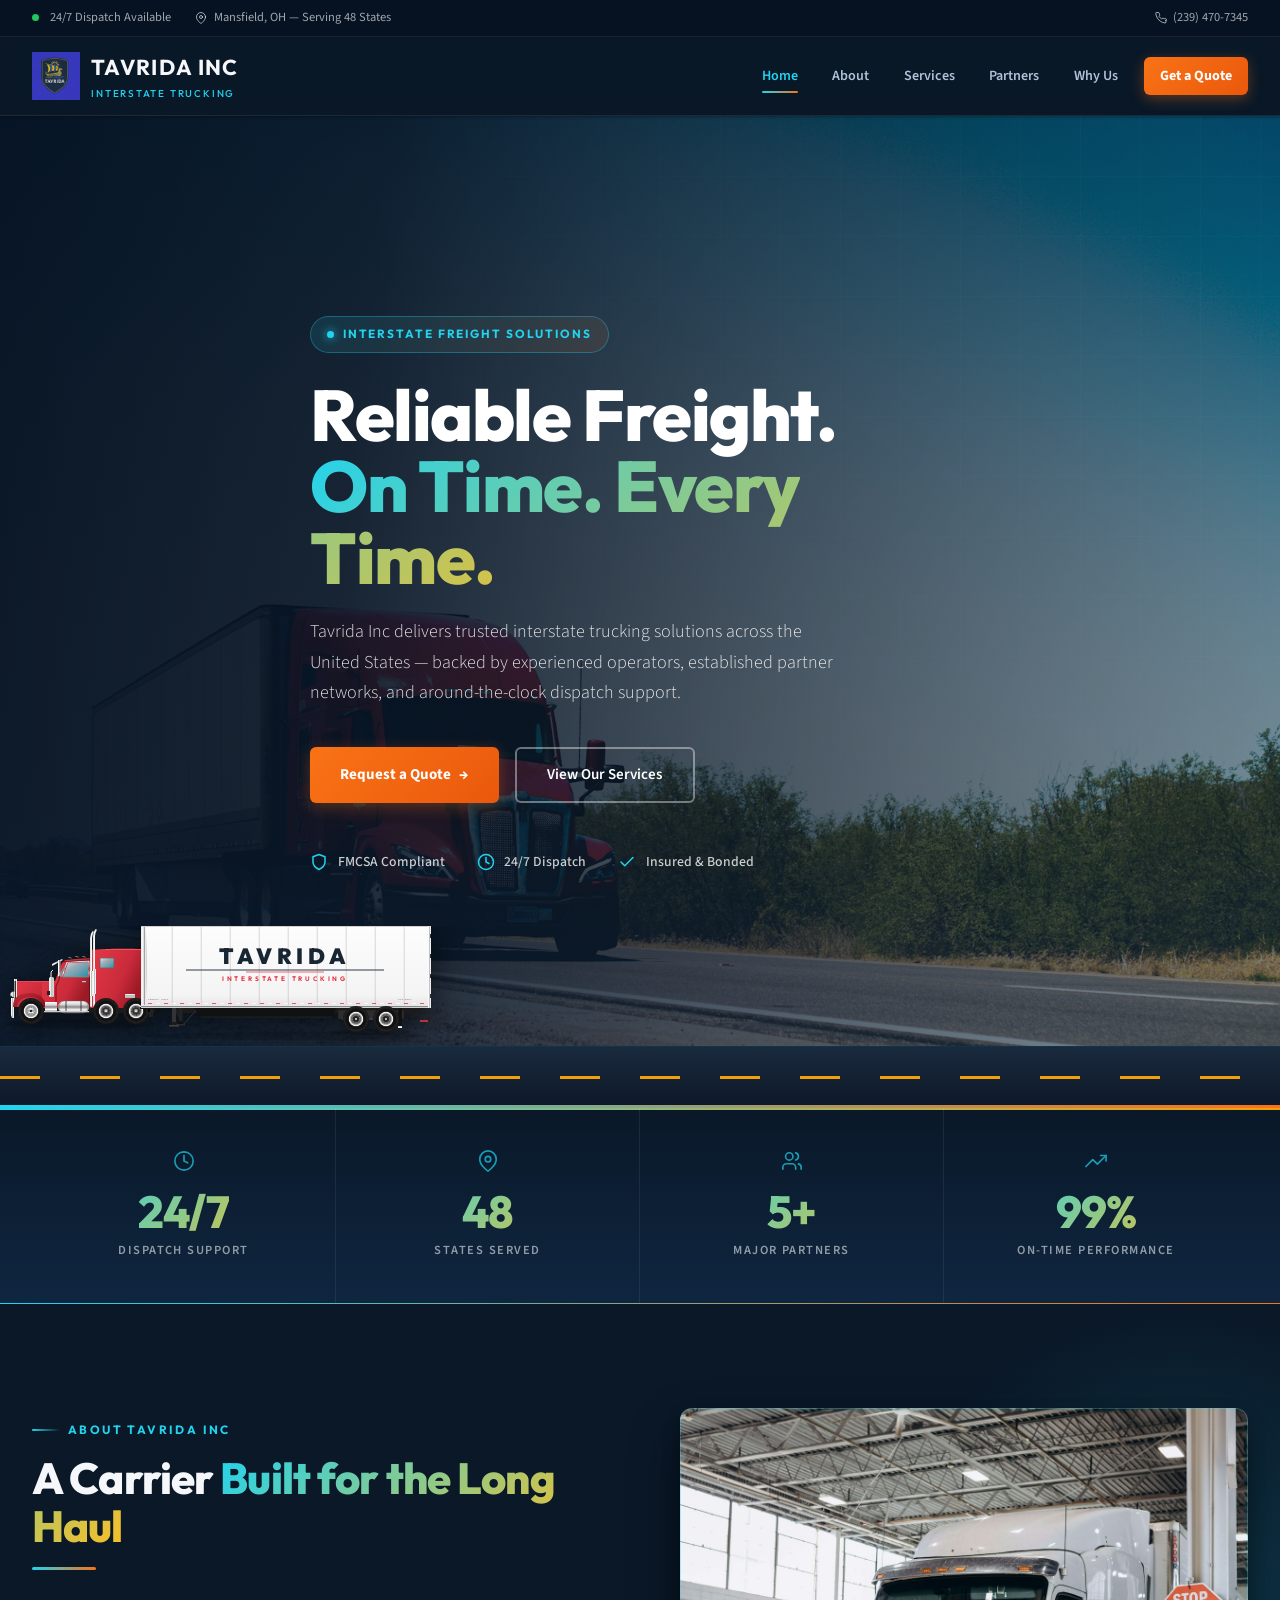
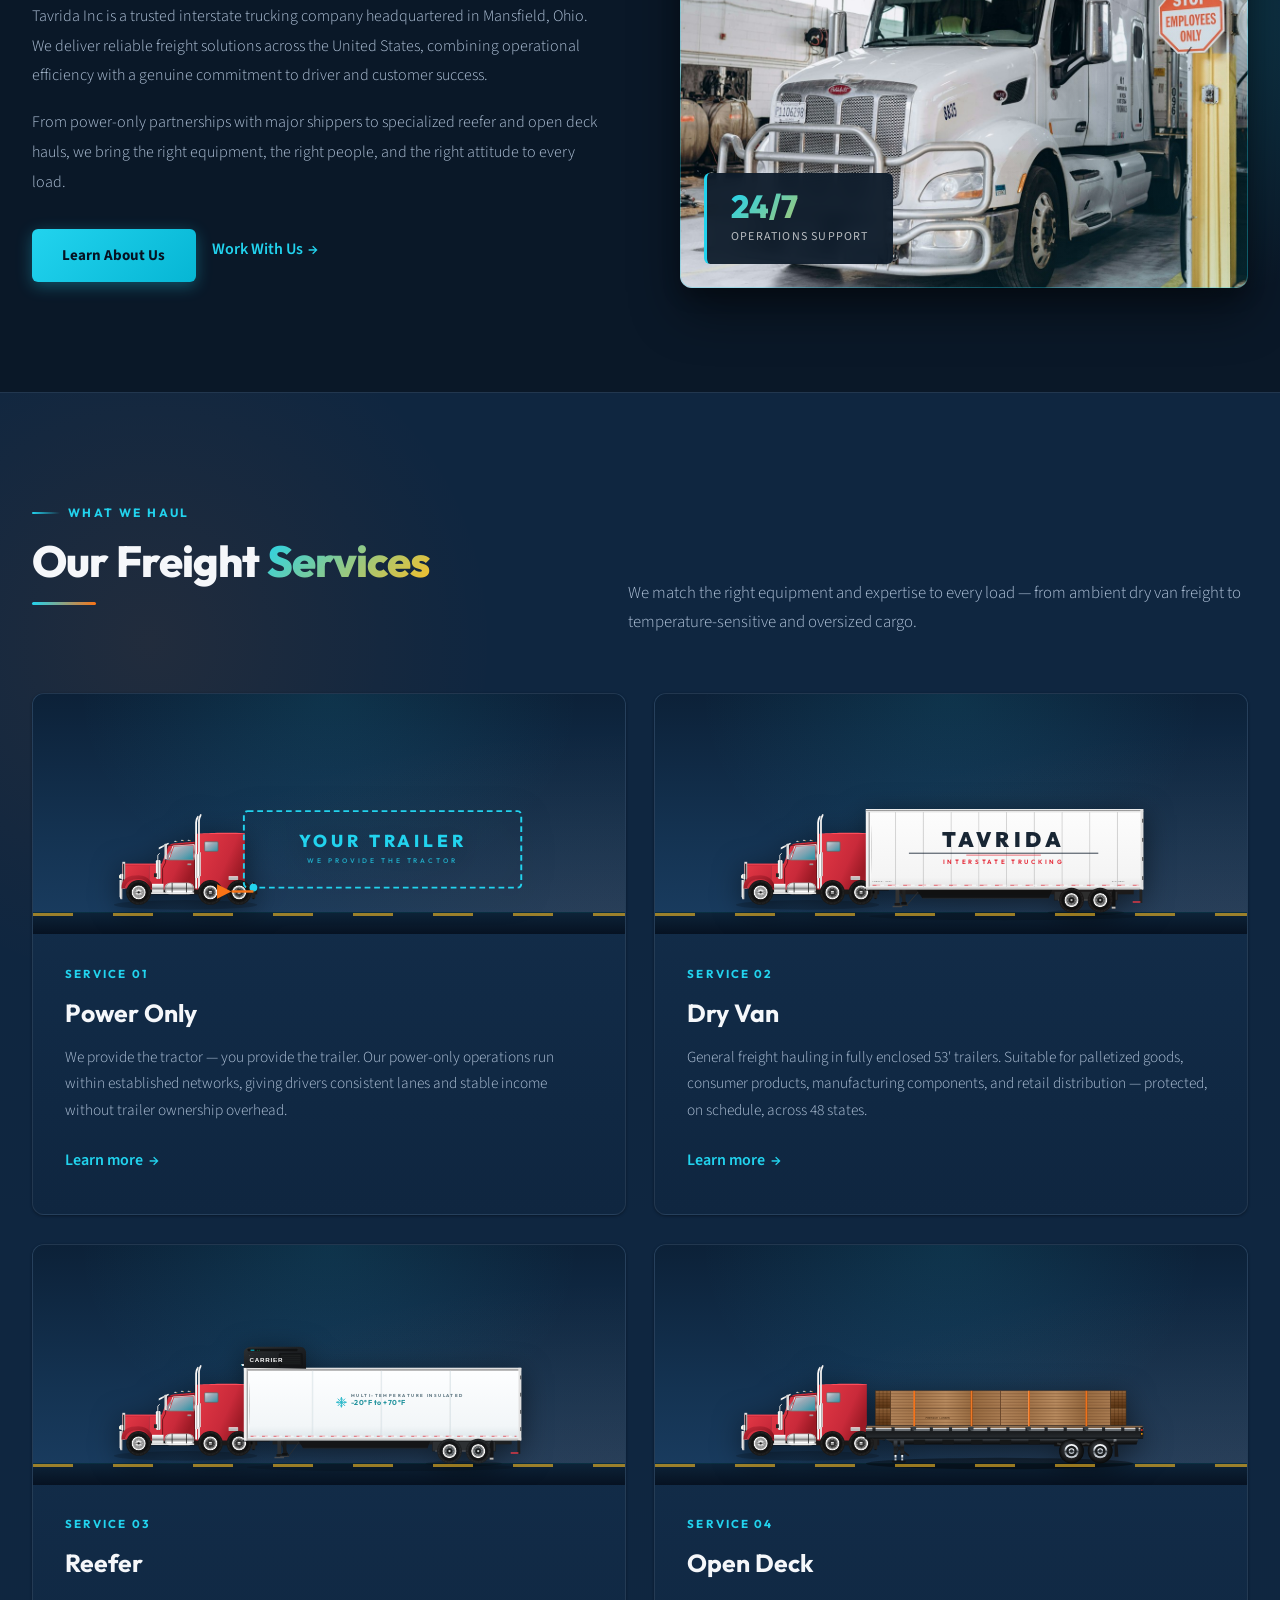
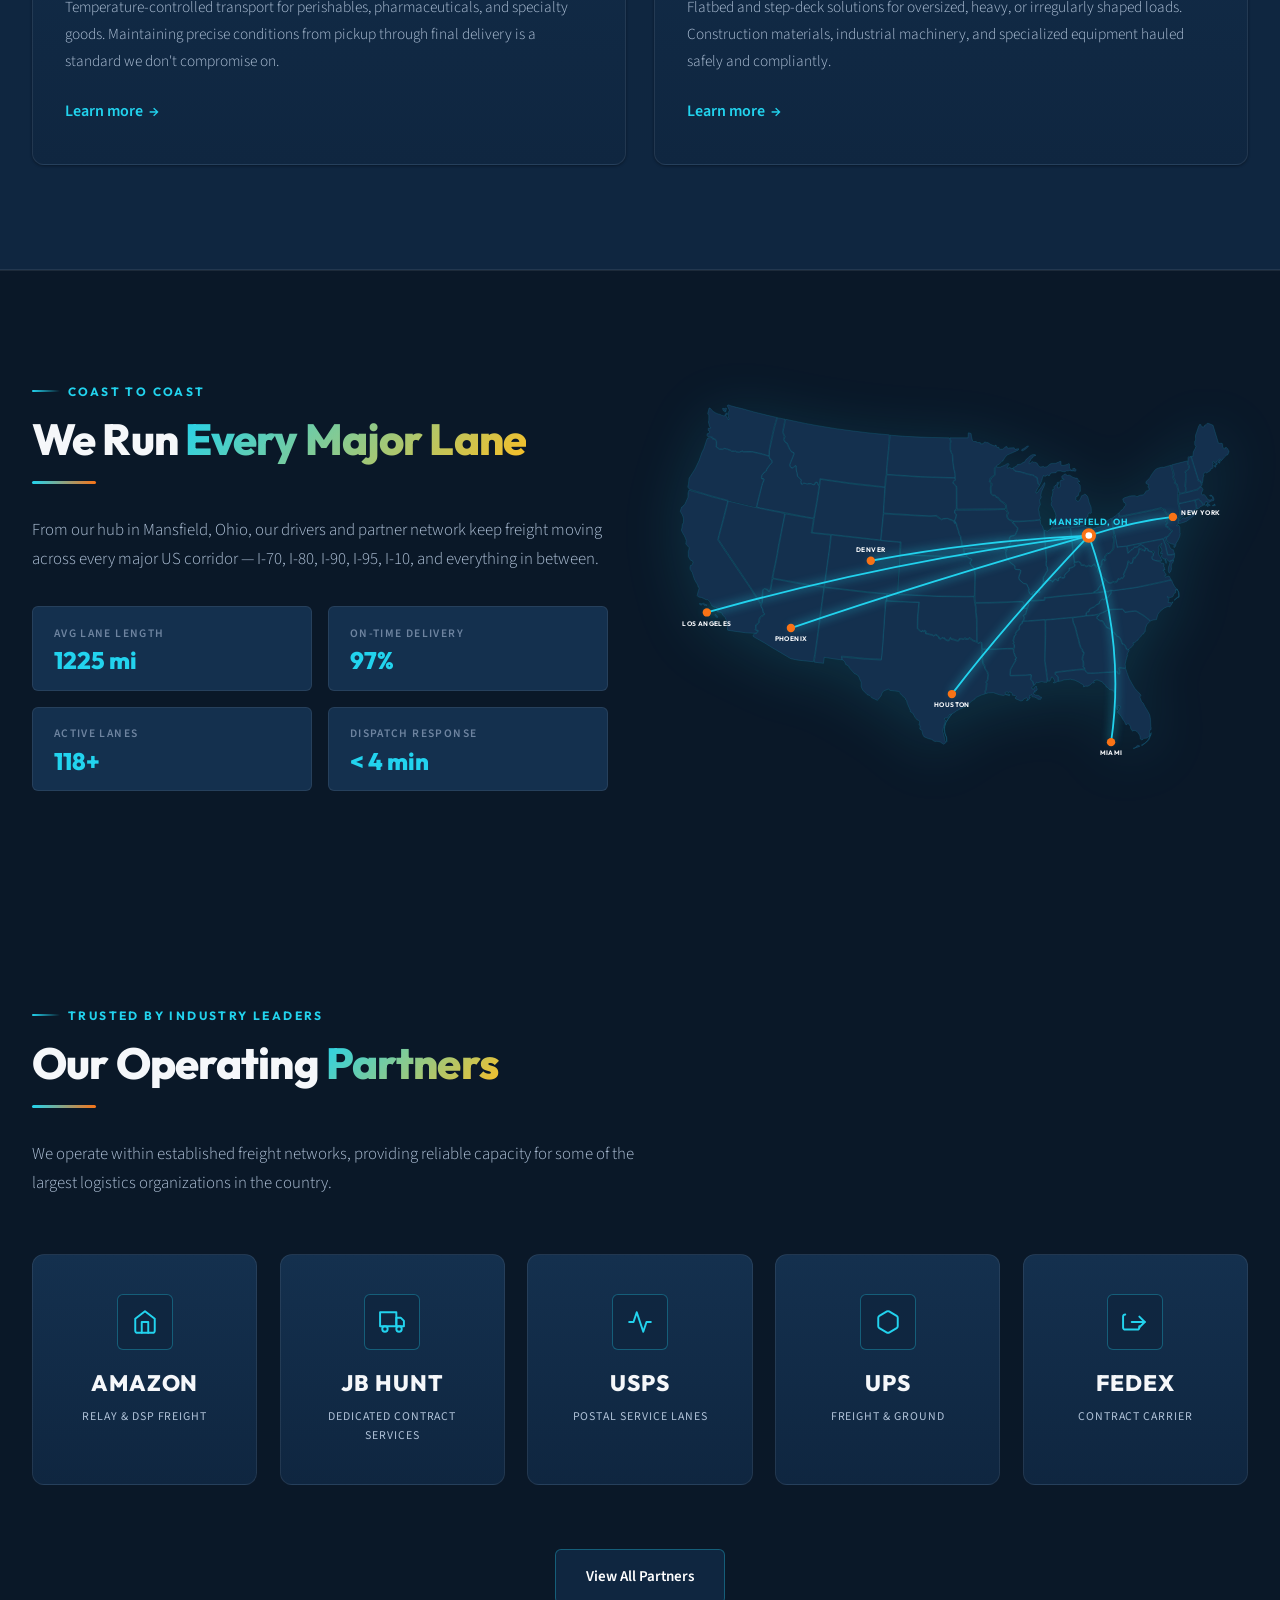
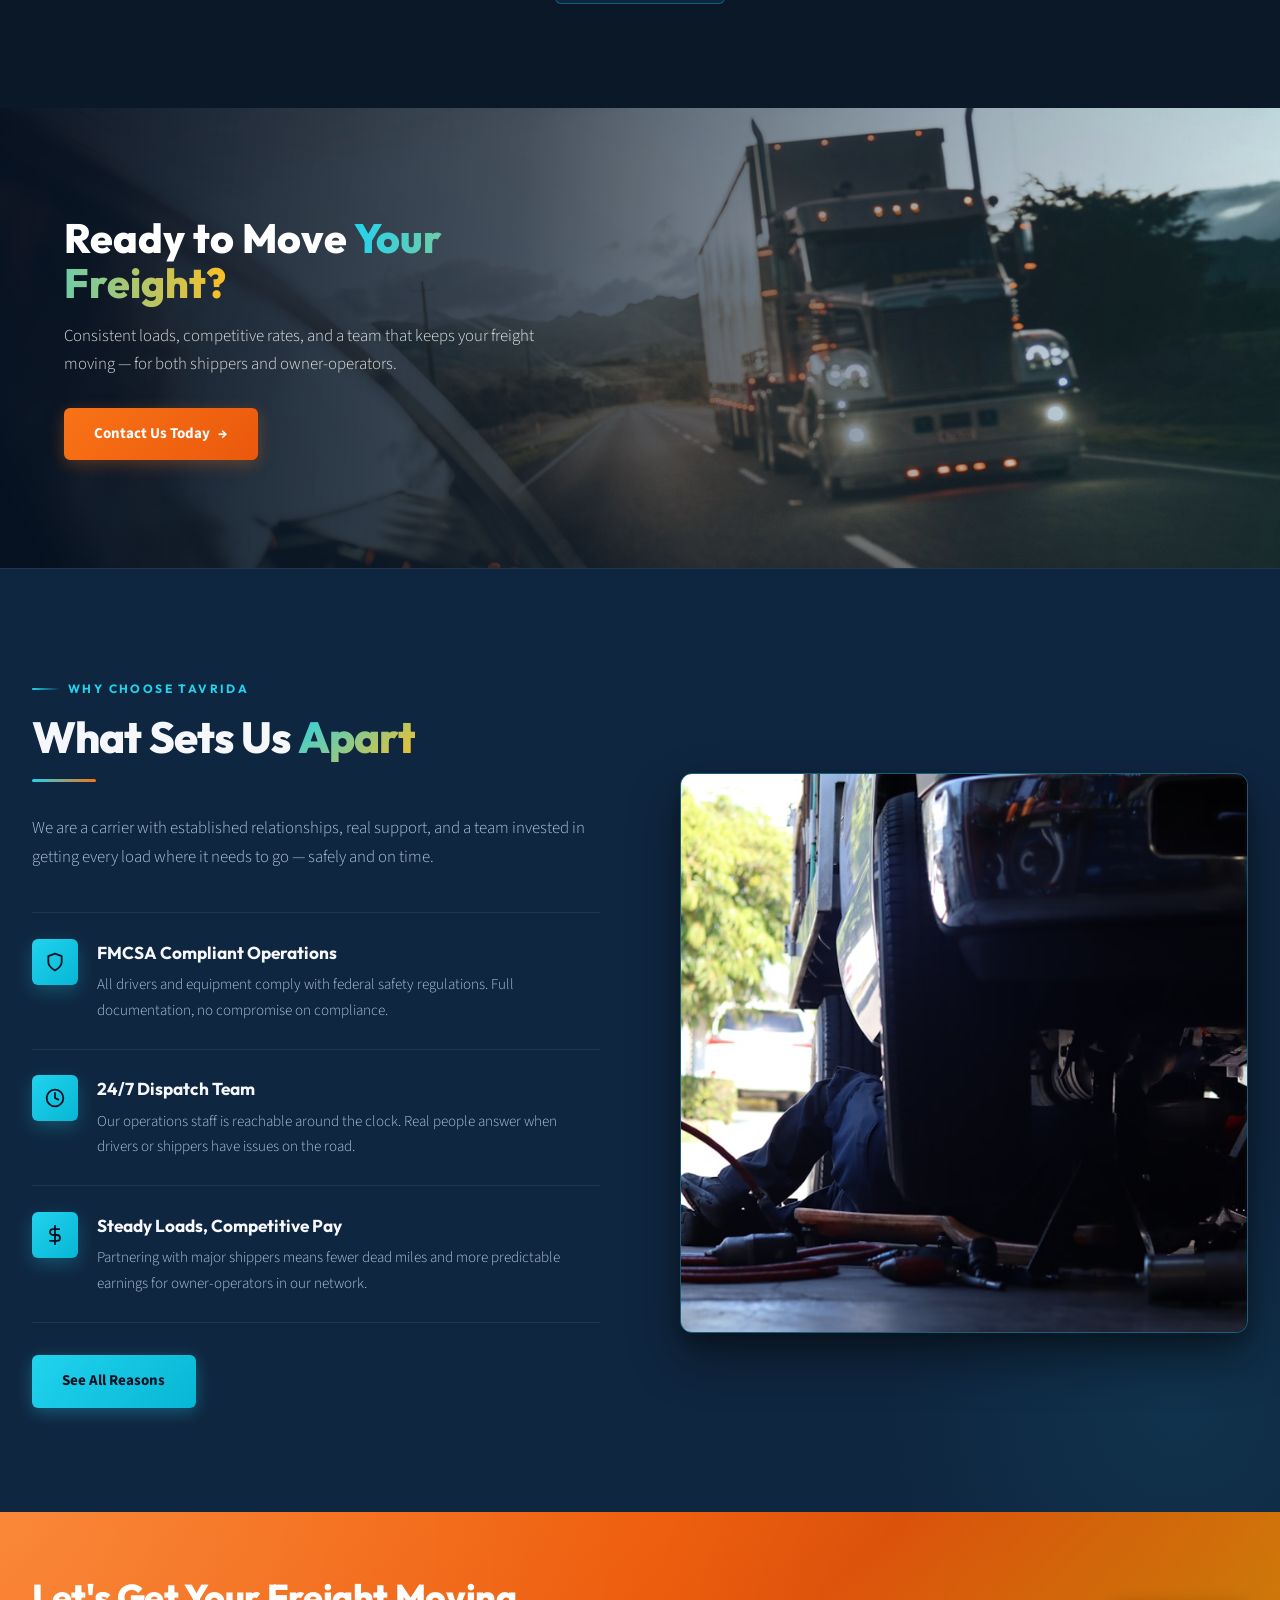
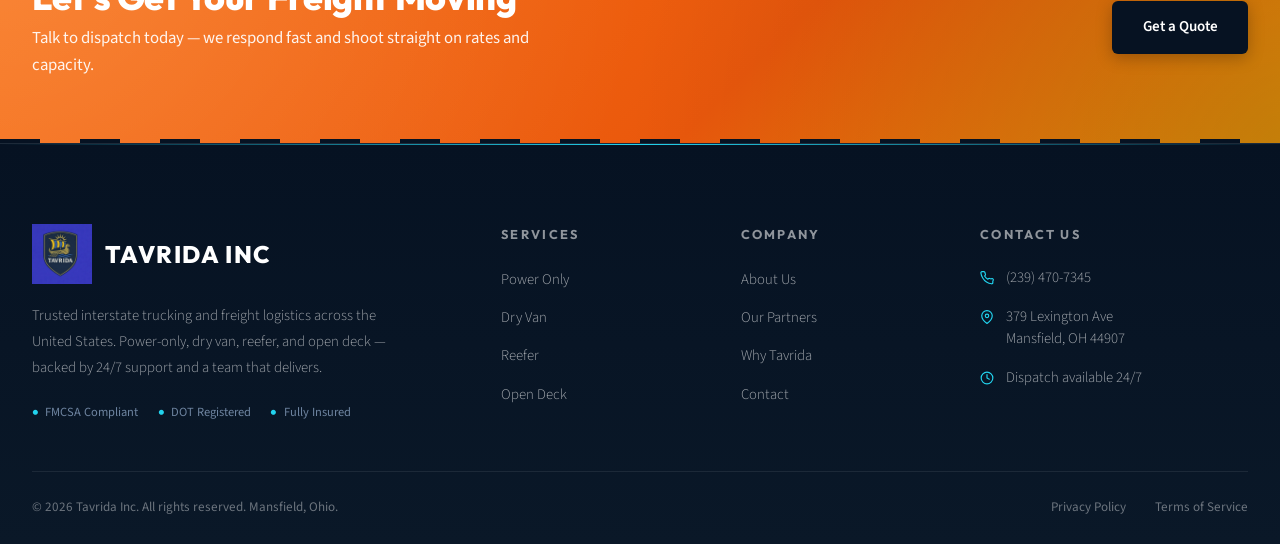
==== commit f825c657: "Replace stylized map blob with accurate continental US states map - Swap the hand-drawn blob for a r" ====
--- a/index.html
+++ b/index.html
@@ -219,61 +219,88 @@
           </div>
         </div>
         <div class="reveal-right reveal-delay-2">
-          <svg class="us-map" viewBox="0 0 800 440" xmlns="http://www.w3.org/2000/svg">
-            <!-- Stylized US outline -->
-            <path class="map-land" d="
-              M 70 215
-              Q 80 175 115 152
-              Q 150 132 195 124
-              Q 245 116 305 118
-              Q 365 113 425 110
-              Q 490 108 555 115
-              Q 615 122 665 138
-              Q 705 152 730 180
-              L 750 215
-              L 745 255
-              Q 720 290 685 308
-              Q 645 326 595 336
-              Q 535 348 475 354
-              Q 415 358 355 358
-              Q 295 358 240 350
-              Q 195 343 160 328
-              Q 120 308 95 275
-              Q 75 245 70 215
-              Z
-            "/>
-
+          <svg class="us-map" viewBox="174 100 959 593" xmlns="http://www.w3.org/2000/svg">
+            <g class="map-states">
+            <path id="st-FL" class="map-state" d="M929.4,545.5l2.3,7.3l3.7,9.7l5.3,9.4l3.7,6.3l4.8,5.5l4,3.7l1.6,2.9l-1.1,1.3L953,593l2.9,7.4 l2.9,2.9l2.6,5.3l3.6,5.8l4.5,8.2l1.3,7.6l0.5,12l0.6,1.8l-0.3,3.4l-2.4,1.3l0.3,1.9l-0.6,1.9l0.3,2.4l0.5,1.9l-2.7,3.2l-3.1,1.5 l-3.9,0.2l-1.5,1.6l-2.4,1l-1.3-0.5l-1.1-1l-0.3-2.9l-0.8-3.4l-3.4-5.2l-3.6-2.3l-3.9-0.3l-0.8,1.3l-3.1-4.4l-0.6-3.6l-2.6-4 l-1.8-1.1l-1.6,2.1l-1.8-0.3l-2.1-5l-2.9-3.9l-2.9-5.3l-2.6-3.1l-3.6-3.7l2.1-2.4l3.2-5.5l-0.2-1.6l-4.5-1l-1.6,0.6l0.3,0.6l2.6,1 l-1.5,4.5l-0.8,0.5l-1.8-4l-1.3-4.8l-0.3-2.7l1.5-4.7v-9.5L910,585l-1.3-3.1l-5.2-1.3l-1.9-0.6l-1.6-2.6l-3.4-1.6l-1.1-3.4l-2.7-1 l-2.4-3.7l-4.2-1.5l-2.9-1.5h-2.6l-4,0.8l-0.2,1.9l0.8,1l-0.5,1.1l-3.1-0.2l-3.7,3.6l-3.6,1.9h-3.9l-3.2,1.3l-0.3-2.7l-1.6-1.9 l-2.9-1.1l-1.6-1.5l-8.1-3.9l-7.6-1.8l-4.4,0.6l-6,0.5l-6,2.1l-3.5,0.6l-0.2-8l-2.6-1.9l-1.8-1.8l0.3-3.1l10.2-1.3l25.5-2.9 l6.8-0.6l5.4,0.3l2.6,3.9l1.5,1.5l8.1,0.5l10.8-0.6l21.5-1.3l5.4-0.7l4.6,0l0.2,2.9l3.8,0.8l0.3-4.8l-1.6-4.5l1-0.7l5.1,0.5 L929.4,545.5z M941.9,677.9l2.4-0.6l1.3-0.2l1.5-2.3l2.3-1.6l1.3,0.5l1.7,0.3l0.4,1.1l-3.5,1.2l-4.2,1.5l-2.3,1.2L941.9,677.9z M955.4,672.9l1.2,1.1l2.7-2.1l5.3-4.2l3.7-3.9l2.5-6.6l1-1.7l0.2-3.4l-0.7,0.5l-1,2.8l-1.5,4.6l-3.2,5.3l-4.4,4.2l-3.4,1.9 L955.4,672.9z"/>
+<path id="st-SC" class="map-state" d="M935.2,512.9l-1.8,1l-2.6-1.3l-0.6-2.1l-1.3-3.6l-2.3-2.1l-2.6-0.6l-1.6-4.8l-2.7-6l-4.2-1.9 l-2.1-1.9l-1.3-2.6L910,485l-2.3-1.3l-2.3-2.9l-3.1-2.3l-4.5-1.8l-0.5-1.5l-2.4-2.9l-0.5-1.5l-3.4-5.2l-3.4,0.2l-4-2.4l-1.3-1.3 l-0.3-1.8l0.8-1.9l2.3-1l-0.3-2.1l6.1-2.6l9.1-4.5l7.3-0.8l16.5-0.5l2.3,1.9l1.6,3.2l4.4-0.5l12.6-1.5l2.9,0.8l12.6,7.6l10.1,8.1 l-5.4,5.5l-2.6,6.1l-0.5,6.3l-1.6,0.8l-1.1,2.7l-2.4,0.6l-2.1,3.6l-2.7,2.7l-2.3,3.4l-1.6,0.8l-3.6,3.4l-2.9,0.2l1,3.2l-5,5.5 L935.2,512.9z"/>
+<path id="st-GA" class="map-state" d="M863.6,458l-4.8,0.8l-8.4,1.1l-8.6,0.9v2.2l0.2,2.1l0.6,3.4l3.4,7.9l2.4,9.9l1.5,6.1l1.6,4.8l1.5,7 l2.1,6.3l2.6,3.4l0.5,3.4l1.9,0.8l0.2,2.1l-1.8,4.8l-0.5,3.2l-0.2,1.9l1.6,4.4l0.3,5.3l-0.8,2.4l0.6,0.8l1.5,0.8l0.6,3.4l2.6,3.9 l1.5,1.5l7.9,0.2l10.8-0.6l21.5-1.3l5.4-0.7l4.6,0l0.2,2.9l2.6,0.8l0.3-4.4l-1.6-4.5l1.1-1.6l5.8,0.8l5,0.3l-0.8-6.3l2.3-10 l1.5-4.2l-0.5-2.6l3.3-6.2l-0.5-1.4l-1.9,0.7l-2.6-1.3l-0.6-2.1l-1.3-3.6l-2.3-2.1l-2.6-0.6l-1.6-4.8l-2.9-6.3l-4.2-1.9l-2.1-1.9 l-1.3-2.6l-2.1-1.9l-2.3-1.3l-2.3-2.9l-3.1-2.3l-4.5-1.8l-0.5-1.5l-2.4-2.9l-0.5-1.5l-3.4-4.9l-3.4,0.2l-4.1-3l-1.3-1.3l-0.3-1.8 l0.8-1.9l2.4-1.2l-1.1-1.2l0.1-0.3l-5.8,1l-7,0.8L863.6,458z"/>
+<path id="st-AL" class="map-state" d="M799.6,566.8l-1.6-15.2l-2.7-18.8l0.2-14.1l0.8-31l-0.2-16.7l0.2-6.4l7.8-0.4l27.8-2.6l8.9-0.7 l-0.1,2.2l0.2,2.1l0.6,3.4l3.4,7.9l2.4,9.9l1.5,6.1l1.6,4.8l1.5,7l2.1,6.3l2.6,3.4l0.5,3.4l1.9,0.8l0.2,2.1l-1.8,4.8l-0.5,3.2 l-0.2,1.9l1.6,4.4l0.3,5.3l-0.8,2.4l0.6,0.8l1.5,0.8l1,2.5h-6.3l-6.8,0.6l-25.5,2.9l-10.4,1.4l-0.1,3.8l1.8,1.8l2.6,1.9l0.6,7.9 l-5.5,2.6l-2.7-0.3l2.7-1.9v-1l-3.1-6l-2.3-0.6l-1.5,4.4l-1.3,2.7l-0.6-0.2H799.6z"/>
+<path id="st-NC" class="map-state" d="M1006.1,398.5l1.7,4.7l3.6,6.5l2.4,2.4l0.6,2.3l-2.4,0.2l0.8,0.6l-0.3,4.2l-2.6,1.3l-0.6,2.1 l-1.3,2.9l-3.7,1.6l-2.4-0.3l-1.5-0.2l-1.6-1.3l0.3,1.3v1h1.9l0.8,1.3l-1.9,6.3h4.2l0.6,1.6l2.3-2.3l1.3-0.5l-1.9,3.6l-3.1,4.8 h-1.3l-1.1-0.5l-2.7,0.6l-5.2,2.4l-6.5,5.3l-3.4,4.7l-1.9,6.5l-0.5,2.4l-4.7,0.5l-5.5,1.3l-9.9-8.2l-12.6-7.6l-2.9-0.8l-12.6,1.5 l-4.3,0.8l-1.6-3.2l-3-2.1l-16.5,0.5l-7.3,0.8l-9.1,4.5l-6.1,2.6l-1.6,0.3l-5.8,1l-7,0.8l-6.8,0.5l0.5-4.1l1.8-1.5l2.7-0.6l0.6-3.7 l4.2-2.7l3.9-1.5l4.2-3.6l4.4-2.1l0.6-3.1l3.9-3.9l0.6-0.2c0,0,0,1.1,0.8,1.1c0.8,0,1.9,0.3,1.9,0.3l2.3-3.6l2.1-0.6l2.3,0.3 l1.6-3.6l2.9-2.6l0.5-2.1v-4l4.5,0.7l7.1-1.3l15.8-1.9l17.1-2.6l19.9-4l19.7-4.2l11.4-2.8L1006.1,398.5z M1010,431.5l2.6-2.5 l3.2-2.6l1.5-0.6l0.2-2l-0.6-6.1l-1.5-2.3l-0.6-1.9l0.7-0.2l2.7,5.5l0.4,4.4l-0.2,3.4l-3.4,1.5l-2.8,2.4l-1.1,1.2L1010,431.5z"/>
+<path id="st-TN" class="map-state" d="M871.1,420.6l-51.9,5l-15.8,1.8l-4.6,0.5l-3.9,0v3.9l-8.4,0.5l-7,0.6l-11.1,0.1l-0.3,5.8l-2.1,6.3 l-1,3l-1.3,4.4l-0.3,2.6l-4,2.3l1.5,3.6l-1,4.4l-1,0.8l7.3-0.2l24.1-1.9l5.3-0.2l8.1-0.5l27.8-2.6l10.2-0.8l8.4-1l8.4-1.1l4.8-0.8 l-0.1-4.5l1.8-1.5l2.7-0.6l0.6-3.7l4.2-2.7l3.9-1.5l4.2-3.6l4.4-2.1l0.9-3.5l4.3-3.9l0.6-0.2c0,0,0,1.1,0.8,1.1s1.9,0.3,1.9,0.3 l2.3-3.6l2.1-0.6l2.3,0.3l1.6-3.6l2.1-2.2l0.6-1l0.2-3.9l-1.5-0.3l-2.4,1.9l-7.9,0.2l-12,1.9L871.1,420.6z"/>
+<path id="st-RI" class="map-state" d="M1048.1,279.8l-0.5-4.2l-0.8-4.4l-1.7-5.9l5.7-1.5l1.6,1.1l3.4,4.4l2.9,4.4l-2.9,1.5l-1.3-0.2 l-1.1,1.8l-2.4,1.9L1048.1,279.8z"/>
+<path id="st-CT" class="map-state" d="M1047.2,280.1l-0.6-4.2l-0.8-4.4l-1.6-6l-4.2,0.9l-21.8,4.8l0.6,3.3l1.5,7.3v8.1l-1.1,2.3l1.8,2.1 l5-3.4l3.6-3.2l1.9-2.1l0.8,0.6l2.7-1.5l5.2-1.1L1047.2,280.1z"/>
+<path id="st-MA" class="map-state" d="M1074,273.9l2.2-0.7l0.5-1.7l1,0.1l1,2.3l-1.3,0.5l-3.9,0.1L1074,273.9z M1064.6,274.7l2.3-2.6h1.6 l1.8,1.5l-2.4,1l-2.2,1L1064.6,274.7z M1029.8,252.7l17.5-4.2l2.3-0.6l2.1-3.2l3.7-1.7l2.9,4.4l-2.4,5.2l-0.3,1.5l1.9,2.6l1.1-0.8 h1.8l2.3,2.6l3.9,6l3.6,0.5l2.3-1l1.8-1.8l-0.8-2.7l-2.1-1.6l-1.5,0.8l-1-1.3l0.5-0.5l2.1-0.2l1.8,0.8l1.9,2.4l1,2.9l0.3,2.4 l-4.2,1.5l-3.9,1.9l-3.9,4.5l-1.9,1.5v-1l2.4-1.5l0.5-1.8l-0.8-3.1l-2.9,1.5l-0.8,1.5l0.5,2.3l-2.1,1l-2.7-4.5l-3.4-4.4l-2.1-1.8 l-6.5,1.9l-5.1,1.1l-21.8,4.8l-0.4-4.9l0.6-10.6l5.2-0.9L1029.8,252.7z"/>
+<path id="st-ME" class="map-state" d="M1097.2,177.3l1.9,2.1l2.3,3.7v1.9l-2.1,4.7l-1.9,0.6l-3.4,3.1l-4.8,5.5c0,0-0.6,0-1.3,0 c-0.6,0-1-2.1-1-2.1l-1.8,0.2l-1,1.5l-2.4,1.5l-1,1.5l1.6,1.5l-0.5,0.6l-0.5,2.7l-1.9-0.2v-1.6l-0.3-1.3l-1.5,0.3l-1.8-3.2 l-2.1,1.3l1.3,1.5l0.3,1.1l-0.8,1.3l0.3,3.1l0.2,1.6l-1.6,2.6l-2.9,0.5l-0.3,2.9l-5.3,3.1l-1.3,0.5l-1.6-1.5l-3.1,3.6l1,3.2 l-1.5,1.3l-0.2,4.4l-1.1,6.3l-2.5-1.2l-0.5-3.1l-3.9-1.1l-0.3-2.7l-7.3-23.4l-4.2-13.6l1.4-0.1l1.5,0.4v-2.6l0.8-5.5l2.6-4.7l1.5-4 l-1.9-2.4v-6l0.8-1l0.8-2.7l-0.2-1.5l-0.2-4.8l1.8-4.8l2.9-8.9l2.1-4.2h1.3l1.3,0.2v1.1l1.3,2.3l2.7,0.6l0.8-0.8v-1l4-2.9l1.8-1.8 l1.5,0.2l6,2.4l1.9,1l9.1,29.9h6l0.8,1.9l0.2,4.8l2.9,2.3h0.8l0.2-0.5l-0.5-1.1L1097.2,177.3z M1076.3,207.5l1.5-1.5l1.4,1.1 l0.6,2.4l-1.7,0.9L1076.3,207.5z M1083,201.6l1.8,1.9c0,0,1.3,0.1,1.3-0.2s0.2-2,0.2-2l0.9-0.8l-0.8-1.8l-2,0.7L1083,201.6z"/>
+<path id="st-NH" class="map-state" d="M1054.8,242.4l0.9-1.1l1.1-3.3l-2.5-0.9l-0.5-3.1l-3.9-1.1l-0.3-2.7l-7.3-23.4l-4.6-14.5l-0.9,0 l-0.6,1.6l-0.6-0.5l-1-1l-1.5,1.9l0,5l0.3,5.7l1.9,2.7v4l-3.7,5.1l-2.6,1.1v1.1l1.1,1.8v8.6l-0.8,9.2l-0.2,4.8l1,1.3l-0.2,4.5 l-0.5,1.8l1.5,0.9l16.4-4.7l2.3-0.6l1.5-2.6L1054.8,242.4z"/>
+<path id="st-VT" class="map-state" d="M1018.3,253.7l-0.8-5.7l-2.4-10l-0.6-0.3l-2.9-1.3l0.8-2.9l-0.8-2.1l-2.7-4.6l1-3.9l-0.8-5.2 l-2.4-6.5l-0.8-4.9l26.2-6.7l0.3,5.8l1.9,2.7v4l-3.7,4l-2.6,1.1v1.1l1.1,1.8v8.6l-0.8,9.2l-0.2,4.8l1,1.3l-0.2,4.5l-0.5,1.8 l0.7,1.6l-7,1.4L1018.3,253.7z"/>
+<path id="st-NY" class="map-state" d="M1002.6,289.4l-1.1-1l-2.6-0.2l-2.3-1.9l-1.6-6.1l-3.5,0.1l-2.4-2.7l-19.4,4.4l-43,8.7l-7.5,1.2 l-0.7-6.5l1.4-1.1l1.3-1.1l1-1.6l1.8-1.1l1.9-1.8l0.5-1.6l2.1-2.7l1.1-1l-0.2-1l-1.3-3.1l-1.8-0.2l-1.9-6.1l2.9-1.8l4.4-1.5l4-1.3 l3.2-0.5l6.3-0.2l1.9,1.3l1.6,0.2l2.1-1.3l2.6-1.1l5.2-0.5l2.1-1.8l1.8-3.2l1.6-1.9h2.1l1.9-1.1l0.2-2.3l-1.5-2.1l-0.3-1.5l1.1-2.1 v-1.5h-1.8l-1.8-0.8l-0.8-1.1l-0.2-2.6l5.8-5.5l0.6-0.8l1.5-2.9l2.9-4.5l2.7-3.7l2.1-2.4l2.4-1.8l3.1-1.2l5.5-1.3l3.2,0.2l4.5-1.5 l7.6-2.1l0.5,5l2.4,6.5l0.8,5.2l-1,3.9l2.6,4.5l0.8,2.1l-0.8,2.9l2.9,1.3l0.6,0.3l3.1,11l-0.5,5.1l-0.5,10.8l0.8,5.5l0.8,3.6 l1.5,7.3v8.1l-1.1,2.3l1.8,2l0.8,1.7l-1.9,1.8l0.3,1.3l1.3-0.3l1.5-1.3l2.3-2.6l1.1-0.6l1.6,0.6l2.3,0.2l7.9-3.9l2.9-2.7l1.3-1.5 l4.2,1.6l-3.4,3.6l-3.9,2.9l-7.1,5.3l-2.6,1l-5.8,1.9l-4,1.1l-1.2-0.5l-0.2-3.7l0.5-2.7l-0.2-2.1l-2.8-1.7l-4.5-1l-3.9-1.1 L1002.6,289.4z"/>
+<path id="st-NJ" class="map-state" d="M1002.2,290.3l-2.1,2.4v3.1l-1.9,3.1l-0.2,1.6l1.3,1.3l-0.2,2.4l-2.3,1.1l0.8,2.7l0.2,1.1l2.7,0.3 l1,2.6l3.6,2.4l2.4,1.6v0.8l-3.2,3.1l-1.6,2.3l-1.5,2.7l-2.3,1.3l-1.2,0.7l-0.2,1.2l-0.6,2.6l1.1,2.2l3.2,2.9l4.8,2.3l4,0.6 l0.2,1.5l-0.8,1l0.3,2.7h0.8l2.1-2.4l0.8-4.8l2.7-4l3.1-6.5l1.1-5.5l-0.6-1.1l-0.2-9.4l-1.6-3.4l-1.1,0.8l-2.7,0.3l-0.5-0.5l1.1-1 l2.1-1.9l0.1-1.1l-0.4-3.4l0.5-2.7l-0.2-2.1l-2.6-1.1l-4.5-1l-3.9-1.1L1002.2,290.3z"/>
+<path id="st-PA" class="map-state" d="M996.2,326.5l1.1-0.6l2.3-0.6l1.5-2.7l1.6-2.3l3.2-3.1v-0.8l-2.4-1.6l-3.6-2.4l-1-2.6l-2.7-0.3 l-0.2-1.1l-0.8-2.7l2.3-1.1l0.2-2.4l-1.3-1.3l0.2-1.6l1.9-3.1v-3.1l2.3-2.4l0.2-1.1l-2.6-0.2l-2.3-1.9l-2.4-5.3l-3-0.9l-2.3-2.1 l-18.6,4l-43,8.7l-8.9,1.5l-0.5-7.1l-5.5,5.6l-1.3,0.5l-4.2,3l2.9,19.1l2.5,9.7l3.6,19.3l3.3-0.6l11.9-1.5l37.9-7.7l14.9-2.8 l8.3-1.6l0.3-0.2l2.1-1.6L996.2,326.5z"/>
+<path id="st-DE" class="map-state" d="M996.4,330.4l0.6-2.1l0-1.2l-1.3-0.1l-2.1,1.6l-1.5,1.5l1.5,4.2l2.3,5.7l2.1,9.7l1.6,6.3l5-0.2 l6.1-1.2l-2.3-7.4l-1,0.5l-3.6-2.4l-1.8-4.7l-1.9-3.6l-2.3-1l-2.1-3.6L996.4,330.4z"/>
+<path id="st-MD" class="map-state" d="M1011,355.3l-6.1,1.3l-5.8,0.2l-1.8-7.1l-2.1-9.7l-2.3-5.7l-1.3-4.4l-7.5,1.6l-14.9,2.8l-37.5,7.6 l1.1,5l1,5.7l0.3-0.3l2.1-2.4l2.3-2.6l2.4-0.6l1.5-1.5l1.8-2.6l1.3,0.6l2.9-0.3l2.6-2.1l2-1.5l1.8-0.5l1.6,1.1l2.9,1.5l1.9,1.8 l1.2,1.5l4.1,1.7v2.9l5.5,1.3l1.1,0.5l1.4-2l2.9,2l-1.3,2.5l-0.8,4l-1.8,2.6v2.1l0.6,1.8l5.1,1.4l4.3-0.1l3.1,1l2.1,0.3l1-2.1 l-1.5-2.1v-1.8l-2.4-2.1l-2.1-5.5l1.3-5.3l-0.2-2.1l-1.3-1.3c0,0,1.5-1.6,1.5-2.3c0-0.6,0.5-2.1,0.5-2.1l1.9-1.3l1.9-1.6l0.5,1 l-1.5,1.6l-1.3,3.7l0.3,1.1l1.8,0.3l0.5,5.5l-2.1,1l0.3,3.6l0.5-0.2l1.1-1.9l1.6,1.8l-1.6,1.3l-0.3,3.4l2.6,3.4l3.9,0.5l1.6-0.8 l3.2,4.2l1.4,0.5l6.7-2.8l2-4L1011,355.3z M994.3,364.3l1.1,2.5l0.2,1.8l1.1,1.9c0,0,0.9-0.9,0.9-1.2c0-0.3-0.7-3.1-0.7-3.1 l-0.7-2.3L994.3,364.3z"/>
+<path id="st-WV" class="map-state" d="M930.6,342l1.1,4.9l1.1,6.9l3.6-2.7l2.3-3.1l2.5-0.6l1.5-1.5l1.8-2.6l1.2,0.6l2.9-0.3l2.6-2.1 l2-1.5l1.8-0.5l1.3,1l2.2,1.1l1.9,1.8l1.4,1.3l-0.1,4.7l-5.7-3.1l-4.5-1.8l-0.2,5.3l-0.5,2.1l-1.6,2.7l-0.6,1.6l-3.1,2.4l-0.5,2.3 l-3.4,0.3l-0.3,3.1l-1.1,5.5h-2.6l-1.3-0.8l-1.6-2.7l-1.8,0.2l-0.3,4.4l-2.1,6.6l-5,10.8l0.8,1.3l-0.2,2.7l-2.1,1.9l-1.5-0.3 l-3.2,2.4l-2.6-1l-1.8,4.7c0,0-3.7,0.8-4.4,1c-0.6,0.2-2.4-1.3-2.4-1.3l-2.4,2.3l-2.6,0.6l-2.9-0.8l-1.3-1.3l-2.2-3l-3.1-2 l-2.6-2.7l-2.9-3.7l-0.6-2.3l-2.6-1.5l-0.8-1.6l-0.2-5.3l2.2-0.1l1.9-0.8l0.2-2.7l1.6-1.5l0.2-5l1-3.9l1.3-0.6l1.3,1.1l0.5,1.8 l1.8-1l0.5-1.6l-1.1-1.8v-2.4l1-1.3l2.3-3.4l1.3-1.5l2.1,0.5l2.3-1.6l3.1-3.4l2.3-3.9l0.3-5.7l0.5-5v-4.7l-1.1-3.1l1-1.5l1.3-1.3 l3.5,19.8l4.6-0.8L930.6,342z"/>
+<path id="st-KY" class="map-state" d="M895.8,397.8l-2.3,2.7l-4.2,3.6L885,410l-1.8,1.8v2.1l-3.9,2.1l-5.7,3.4l-3.5,0.4l-51.9,4.9 l-15.8,1.8l-4.6,0.5l-3.9,0l-0.2,4.2l-8.2,0.1l-7,0.6l-10.4,0.2l1.9-0.2l2.2-1.8l2.1-1.1l0.2-3.2l0.9-1.8l-1.6-2.5l0.8-1.9l2.3-1.8 l2.1-0.6l2.7,1.3l3.6,1.3l1.1-0.3l0.2-2.3l-1.3-2.4l0.3-2.3l1.9-1.5l2.6-0.6l1.6-0.6l-0.8-1.8l-0.6-1.9l1.1-0.8l1.1-3.3l3-1.7 l5.8-1l3.6-0.5l1.5,1.9l1.8,0.8l1.8-3.2l2.9-1.5l1.9,1.6l0.8,1.1l2.1-0.5l-0.2-3.4l2.9-1.6l1.1-0.8l1.1,1.6h4.7l0.8-2.1l-0.3-2.3 l2.9-3.6l4.7-3.9l0.5-4.5l2.7-0.3l3.9-1.8l2.7-1.9l-0.3-1.9l-1.5-1.5l0.6-2.2l4.1-0.2l2.4-0.8l2.9,1.6l1.6,4.4l5.8,0.3l1.8,1.8 l2.1,0.2l2.4-1.5l3.1,0.5l1.3,1.5l2.7-2.6l1.8-1.3h1.6l0.6,2.7l1.8,1l2.4,2.2l0.2,5.5l0.8,1.6l2.6,1.5l0.6,2.3l2.9,3.7l2.6,2.7 L895.8,397.8z"/>
+<path id="st-OH" class="map-state" d="M905.4,295l-6.1,4.1l-3.9,2.3l-3.4,3.7l-4,3.9l-3.2,0.8l-2.9,0.5l-5.5,2.6l-2.1,0.2l-3.4-3.1 l-5.2,0.6l-2.6-1.5l-2.4-1.4l-4.9,0.7l-10.2,1.6l-7.8,1.2l1.3,14.6l1.8,13.7l2.6,23.4l0.6,4.8l4.1-0.1l2.4-0.8l3.4,1.5l2.1,4.4 l5.1,0l1.9,2.1l1.8-0.1l2.5-1.3l2.5,0.4l2,1.5l1.7-2.1l2.3-1.3l2.1-0.7l0.6,2.7l1.8,1l3.5,2.3l2.2-0.1l1.1-1.1l-0.1-1.4l1.6-1.5 l0.2-5l1-3.9l1.5-1.4l1.5,0.9l0.8,1.2l1.2-0.2l-0.4-2.4l-0.6-0.6v-2.4l1-1.3l2.3-3.4l1.3-1.5l2.1,0.5l2.3-1.6l3.1-3.4l2.3-3.9 l0.2-5.4l0.5-5v-4.7l-1.1-3.1l1-1.5l0.9-1l-1.4-9.8L905.4,295z"/>
+<path id="st-MI" class="map-state" d="M755.6,182.1l1.8-2.1l2.2-0.8l5.4-3.9l2.3-0.6l0.5,0.5l-5.1,5.1l-3.3,1.9l-2.1,0.9L755.6,182.1z M841.8,214.2l0.6,2.5l3.2,0.2l1.3-1.2c0,0-0.1-1.5-0.4-1.6c-0.3-0.2-1.6-1.9-1.6-1.9l-2.2,0.2l-1.6,0.2l-0.3,1.1L841.8,214.2z M871.9,277.2l-3.2-8.2l-2.3-9.1l-2.4-3.2l-2.6-1.8l-1.6,1.1l-3.9,1.8l-1.9,5l-2.7,3.7l-1.1,0.6l-1.5-0.6c0,0-2.6-1.5-2.4-2.1 c0.2-0.6,0.5-5,0.5-5l3.4-1.3l0.8-3.4l0.6-2.6l2.4-1.6l-0.3-10l-1.6-2.3l-1.3-0.8l-0.8-2.1l0.8-0.8l1.6,0.3l0.2-1.6L850,231 l-1.3-2.6h-2.6l-4.5-1.5l-5.5-3.4h-2.7l-0.6,0.6l-1-0.5l-3.1-2.3l-2.9,1.8l-2.9,2.3l0.3,3.6l1,0.3l2.1,0.5l0.5,0.8l-2.6,0.8 l-2.6,0.3l-1.5,1.8l-0.3,2.1l0.3,1.6l0.3,5.5l-3.6,2.1l-0.6-0.2v-4.2l1.3-2.4l0.6-2.4l-0.8-0.8l-1.9,0.8l-1,4.2l-2.7,1.1l-1.8,1.9 l-0.2,1l0.6,0.8l-0.6,2.6l-2.3,0.5v1.1l0.8,2.4l-1.1,6.1l-1.6,4l0.6,4.7l0.5,1.1l-0.8,2.4l-0.3,0.8l-0.3,2.7l3.6,6l2.9,6.5l1.5,4.8 l-0.8,4.7l-1,6l-2.4,5.2l-0.3,2.7l-3.3,3.1l4.4-0.2l21.4-2.3l7.3-1l0.1,1.7l6.9-1.2l10.3-1.5l3.9-0.5l0.1-0.6l0.2-1.5l2.1-3.7 l2-1.7l-0.2-5.1l1.6-1.6l1.1-0.3l0.2-3.6l1.5-3l1.1,0.6l0.2,0.6l0.8,0.2l1.9-1L871.9,277.2z M741.5,211.2l0.7-0.6l2.7-0.8l3.6-2.3 v-1l0.6-0.6l6-1l2.4-1.9l4.4-2.1l0.2-1.3l1.9-2.9l1.8-0.8l1.3-1.8l2.3-2.3l4.4-2.4l4.7-0.5l1.1,1.1l-0.3,1l-3.7,1l-1.5,3.1 l-2.3,0.8l-0.5,2.4l-2.4,3.2l-0.3,2.6l0.8,0.5l1-1.1l3.6-2.9l1.3,1.3h2.3l3.2,1l1.5,1.1l1.5,3.1l2.7,2.7l3.9-0.2l1.5-1l1.6,1.3 l1.6,0.5l1.3-0.8h1.1l1.6-1l4-3.6l3.4-1.1l6.6-0.3l4.5-1.9l2.6-1.3l1.5,0.2v5.7l0.5,0.3l2.9,0.8l1.9-0.5l6.1-1.6l1.1-1.1l1.5,0.5v7 l3.2,3.1l1.3,0.6l1.3,1l-1.3,0.3l-0.8-0.3l-3.7-0.5l-2.1,0.6l-2.3-0.2l-3.2,1.5h-1.8l-5.8-1.3l-5.2,0.2l-1.9,2.6l-7,0.6l-2.4,0.8 l-1.1,3.1l-1.3,1.1l-0.5-0.2l-1.5-1.6l-4.5,2.4h-0.6l-1.1-1.6l-0.8,0.2l-1.9,4.4l-1,4l-3.2,7l-1.2-1l-1.4-1l-1.9-10.3l-3.5-1.4 l-2.1-2.3l-12.1-2.7l-2.9-1l-8.2-2.2l-7.9-1.1L741.5,211.2z"/>
+<path id="st-WY" class="map-state" d="M528.3,243.8l-10.5-0.8l-32.1-3.3l-16.2-2.1l-28.3-4.1l-19.9-3l-1.4,11.2l-3.8,24.3l-5.3,30.4 l-1.5,10.5l-1.7,11.9l6.5,0.9l25.9,2.5l20.6,2.3l36.8,4.1l23.8,2.9l4.5-44.2l1.4-25.4L528.3,243.8z"/>
+<path id="st-MT" class="map-state" d="M530.7,222.3l0.6-11.2l2.3-24.8c0.5-5,1.1-8.5,1.4-15.4l0.9-14.6l-30.7-2.8L476,150l-29.3-4 l-32.3-5.3l-18.4-3.4l-32.7-6.9l-4.5,21.3l3.4,7.5l-1.4,4.6l1.8,4.6l3.2,1.4l4.6,10.8l2.7,3.2l0.5,1.1l3.4,1.1l0.5,2.1l-7.1,17.6 v2.5l2.5,3.2h0.9l4.8-3l0.7-1.1l1.6,0.7l-0.2,5.3l2.7,12.6l3,2.5l0.9,0.7l1.8,2.3l-0.5,3.4l0.7,3.4l1.1,0.9l2.3-2.3h2.7l3.2,1.6 l2.5-0.9h4.1l3.7,1.6l2.7-0.5l0.5-3l3-0.7l1.4,1.4l0.5,3.2l1.8,1.4l1.5-11.6l20.7,3l28.2,4l16.6,1.9l31.4,3.5l11,1.5l1.1-15.4 L530.7,222.3z"/>
+<path id="st-ID" class="map-state" d="M336.1,281c-22.6-4.3-14.1-2.8-21.1-4.4l4.4-17.5l4.3-17.7l1.4-4.2l2.5-5.9l-1.3-2.3l-2.5,0.1 l-0.8-1l0.5-1.1l0.3-3.1l4.5-5.5l1.8-0.5l1.1-1.1l0.6-3.2l0.9-0.7l3.9-5.8l3.9-4.3l0.2-3.8l-3.4-2.6l-1.3-4.4l0.4-9.7l3.7-16.5 l4.5-20.8l3.8-13.5l0.8-3.8l13,2.5l-4.2,21.5l2.9,7.7l-1.1,4.6l2,4.6l3.2,1.7l4.5,9.8l2.7,3.8l0.6,1.1l3.4,1.1l0.5,2.5l-6.9,16.8 l0.3,3.3l2.7,2.9l1.9,0.5l4.8-3.6l0.4-0.5l0.2,0.8l0.3,4.1l2.6,12.9l3.5,2.7l0.4,0.8l2.1,2.4l-0.8,2.8l0.7,3.8l1.9,0.9l2.1-1.6 l2.6-0.5l3.4,1.6l2.5-0.6l3.8-0.2l4,1.6l2.7-0.3l0.9-2.3l2.5-1.6l0.7,1.7l0.6,2.2l2.3,2.5l-3.8,24l-5.1,29l-4.2-0.3l-8.2-1.5 l-9.8-1.8l-12.2-2.4l-12.5-2.5l-8.5-1.8l-9.3-1.7L336.1,281z"/>
+<path id="st-WA" class="map-state" d="M267.6,106.4l4.4,1.5l9.7,2.7l8.6,1.9l20,5.7l23,5.7l15.2,3.4l-1,3.9l-4.1,13.8l-4.5,20.8 l-3.2,16.1l-0.4,9.4l-13.2-3.9l-15.6-3.4l-13.7,0.6l-1.6-1.5l-5.3,1.9l-4-0.3l-2.7-1.8l-1.6,0.5l-4.2-0.2l-1.9-1.4l-4.8-1.7 l-1.4-0.2l-5-1.3l-1.8,1.5l-5.7-0.3l-4.8-3.8l0.2-0.8l0.1-7.9l-2.1-3.9l-4.1-0.7l-0.4-2.4l-2.5-0.6l-2.9-0.5l-1.8,1l-2.3-2.9 l0.3-2.9l2.7-0.3l1.6-4l-2.6-1.1l0.2-3.7l4.4-0.6l-2.7-2.7l-1.5-7.1l0.6-2.9v-7.9l-1.8-3.2l2.3-9.4l2.1,0.5l2.4,2.9l2.7,2.6 l3.2,1.9l4.5,2.1l3.1,0.6l2.9,1.5l3.4,1l2.3-0.2v-2.4l1.3-1.1l2.1-1.3l0.3,1.1l0.3,1.8l-2.3,0.5l-0.3,2.1l1.8,1.5l1.1,2.4l0.6,1.9 l1.5-0.2l0.2-1.3l-1-1.3l-0.5-3.2l0.8-1.8l-0.6-1.5V119l1.8-3.6l-1.1-2.6l-2.4-4.8l0.3-0.8L267.6,106.4z M258.1,112.3l2-0.2 l0.5,1.4l1.5-1.6h2.3l0.8,1.5l-1.5,1.7l0.6,0.8l-0.7,2l-1.4,0.4c0,0-0.9,0.1-0.9-0.2s1.5-2.6,1.5-2.6l-1.7-0.6l-0.3,1.5l-0.7,0.6 l-1.5-2.3L258.1,112.3z"/>
+<path id="st-TX" class="map-state" d="M531.1,433.4l22.7,1.1l31.1,1.1l-2.3,23.5l-0.3,18.2l0.1,2.1l4.3,3.8l1.7,0.8l1.8,0.3l0.7-1.3 l0.9,0.9l1.7,0.5l1.6-0.7l1.1,0.4l-0.3,3.4l4.3,1l2.7,0.8l4,0.5l2.2,1.8l3.2-1.6l2.8,0.4l2,2.8l1.1,0.3l-0.2,2l3.1,1.2l2.8-1.8 l1.5,0.4l2.4,0.2l0.4,1.9l4.6,2l2.7-0.2l2-4.1h0.3l1.1,1.9l4.4,1l3.3,1.2l3.3,0.8l2.1-0.8l0.8-2.5h3.7l1.9,0.8l3.1-1.6h0.7l0.4,1.1 h4.3l2.4-1.3l1.7,0.3l1.4,1.9l2.9,1.7l3.5,1.1l2.7,1.4l2.4,1.6l3.3-0.9l1.9,1l0.5,10.1l0.3,9.7l0.7,9.5l0.5,4l2.7,4.6l1.1,4.1 l3.9,6.3l0.5,2.9l0.5,1l-0.7,7.5l-2.7,4.4l1,2.9l-0.4,2.5l-0.8,7.3l-1.4,2.7l0.6,4.4l-5.7,1.6l-9.9,4.5l-1,1.9l-2.6,1.9l-2.1,1.5 l-1.3,0.8l-5.7,5.3l-2.7,2.1l-5.3,3.2l-5.7,2.4l-6.3,3.4l-1.8,1.5l-5.8,3.6l-3.4,0.6l-3.9,5.5l-4,0.3l-1,1.9l2.3,1.9l-1.5,5.5 l-1.3,4.5l-1.1,3.9l-0.8,4.5l0.8,2.4l1.8,7l1,6.1l1.8,2.7l-1,1.5l-3.1,1.9l-5.7-3.9l-5.5-1.1l-1.3,0.5l-3.2-0.6l-4.2-3.1l-5.2-1.1 l-7.6-3.4l-2.1-3.9l-1.3-6.5l-3.2-1.9l-0.6-2.3l0.6-0.6l0.3-3.4l-1.3-0.6l-0.6-1l1.3-4.4l-1.6-2.3l-3.2-1.3l-3.4-4.4l-3.6-6.6 l-4.2-2.6l0.2-1.9l-5.3-12.3l-0.8-4.2l-1.8-1.9l-0.2-1.5l-6-5.3l-2.6-3.1v-1.1l-2.6-2.1l-6.8-1.1l-7.4-0.6l-3.1-2.3l-4.5,1.8 l-3.6,1.5l-2.3,3.2l-1,3.7l-4.4,6.1l-2.4,2.4l-2.6-1l-1.8-1.1l-1.9-0.6l-3.9-2.3v-0.6l-1.8-1.9l-5.2-2.1l-7.4-7.8l-2.3-4.7v-8.1 l-3.2-6.5l-0.5-2.7l-1.6-1l-1.1-2.1l-5-2.1l-1.3-1.6l-7.1-7.9l-1.3-3.2l-4.7-2.3l-1.5-4.4l-2.6-2.9l-1.9-0.5l-0.6-4.7l8,0.7l29,2.7 l29,1.6l2.3-23.8l3.9-55.6l1.6-18.7l1.4,0 M631.2,667.3l-0.6-7.1l-2.7-7.2l-0.6-7l1.5-8.2l3.3-6.9l3.5-5.4l3.2-3.6l0.6,0.2 l-4.8,6.6l-4.4,6.5l-2,6.6l-0.3,5.2l0.9,6.1l2.6,7.2l0.5,5.2l0.2,1.5L631.2,667.3z"/>
+<path id="st-CA" class="map-state" d="M310.7,486.8l3.8-0.5l1.5-2l0.7-1.9l-3.2-0.1l-1.1-1.8l0.8-1.7l0-6.2l2.2-1.3l2.7-2.6l0.4-4.9 l1.6-3.5l1.9-2.1l3.3-1.7l1.3-0.7l0.8-1.5l-0.9-0.9l-1-1.5l-0.9-5.3l-2.9-5.2l0.1-2.8l-2.2-3.2l-15-23.2l-19.4-28.7l-22.4-33 l-12.7-19.5l1.8-7.2l6.8-25.9l8.1-31.4l-12.4-3.3l-13.5-3.4l-12.6-4.1l-7.5-2.1l-11.4-3l-7.1-2.4l-1.6,4.7l-0.2,7.4l-5.2,11.8 l-3.1,2.6l-0.3,1.1l-1.8,0.8l-1.5,4.2l-0.8,3.2l2.7,4.2l1.6,4.2l1.1,3.6l-0.3,6.5l-1.8,3.1l-0.6,5.8l-1,3.7l1.8,3.9l2.7,4.5 l2.3,4.8l1.3,4l-0.3,3.2l-0.3,0.5v2.1l5.7,6.3l-0.5,2.4l-0.6,2.3l-0.6,1.9l0.2,8.2l2.1,3.7l1.9,2.6l2.7,0.5l1,2.7l-1.1,3.6 l-2.1,1.6h-1.1l-0.8,3.9l0.5,2.9l3.2,4.4l1.6,5.3l1.5,4.7l1.3,3.1l3.4,5.8l1.5,2.6l0.5,2.9l1.6,1v2.4l-0.8,1.9l-1.8,7.1l-0.5,1.9 l2.4,2.7l4.2,0.5l4.5,1.8l3.9,2.1h2.9l2.9,3.1l2.6,4.8l1.1,2.3l3.9,2.1l4.8,0.8l1.5,2.1l0.6,3.2l-1.5,0.6l0.3,1l3.2,0.8l2.7,0.2 l2.9,4.7l3.9,4.2l0.8,2.3l2.6,4.2l0.3,3.2v9.4l0.5,1.8l10,1.5l19.7,2.7L310.7,486.8z M222.8,437l1.3,1.5l-0.2,1.3l-3.2-0.1 l-0.6-1.2l-0.6-1.5L222.8,437z M224.7,437l1.2-0.6l3.6,2.1l3.1,1.2l-0.9,0.6l-4.5-0.2l-1.6-1.6L224.7,437z M245.4,456.8l1.8,2.3 l0.8,1l1.5,0.6l0.6-1.5l-1-1.8l-2.7-2l-1.1,0.2V456.8z M244,465.5l1.8,3.2l1.2,1.9l-1.5,0.2l-1.3-1.2c0,0-0.7-1.5-0.7-1.9 s0-2.2,0-2.2L244,465.5z"/>
+<path id="st-AZ" class="map-state" d="M311.7,487.5l-2.6,2.2l-0.3,1.5l0.5,1l18.9,10.7l12.1,7.6l14.7,8.6l16.8,10l12.3,2.4l25.1,2.7 l2.5-12.5l3.8-27.2l7-52.9l4.3-31l-24.6-3.7l-27.2-4.6l-33.4-6.3l-2.9,18.1l-0.5,0.5l-1.7,2.6l-2.5-0.1l-1.3-2.7l-2.7-0.3l-0.9-1.1 h-0.9l-0.9,0.6l-1.9,1l-0.1,7l-0.2,1.7l-0.6,12.6l-1.5,2.2l-0.6,3.3l2.7,4.9l1.3,5.8l0.8,1l1,0.6l-0.1,2.3l-1.6,1.4l-3.4,1.7 l-1.9,1.9l-1.5,3.7l-0.6,4.9l-2.9,2.7l-2.1,0.7l-0.1,5.8l-0.5,1.7l0.5,0.8l3.7,0.6l-0.6,2.7l-1.5,2.2L311.7,487.5z"/>
+<path id="st-NV" class="map-state" d="M314.7,277.6l21,4.5l9.7,1.9l9.3,1.8l6.6,1.6l-0.6,5.9l-3.5,17.3l-4.1,20l-1.9,9.7l-2.2,13.3 l-3.2,16.4l-3.5,15.7l-2,10.2l-2.5,16.8l-0.5,1.1l-1.1,2.5l-1.9-0.1l-1.1-2.7l-2.7-0.5l-1.4-1l-2,0.3l-0.9,0.7l-1.3,1.3l-0.4,7 l-0.5,1.7l-0.4,12.1l-1.3,1.7l-1.9-2.3l-14.5-22.7l-19.4-29L263.6,349l-12.4-18.6l1.6-6.6l7-25.9l7.9-31.3l33.6,8.1l13.7,3"/>
+<path id="st-UT" class="map-state" d="M427,409.3l-24.6-3.5l-26.6-4.9l-33.8-6l1.6-9.2l3.2-15.2L350,354l2.2-13.6l1.9-8.9l3.8-20.5 l3.5-17.5l1.1-5.6l12.7,2.3l12,2.1l10.3,1.8l8.3,1.4l3.7,0.5l-1.5,10.6l-2.3,13.2l7.8,0.9l16.4,1.8l8.2,0.9l-2.1,22l-3.2,22.6 l-3.8,27.8l-1.7,11.1L427,409.3z"/>
+<path id="st-CO" class="map-state" d="M552.6,356.8l1.4-21.3l-32.1-3.1l-24.5-2.7l-37.3-4.1l-20.7-2.5l-2.6,22.2l-3.2,22.4l-3.8,28 l-1.5,11.1l-0.3,2.8l33.9,3.8l37.7,4.3l32,3.2l16.6,0.8"/>
+<path id="st-NM" class="map-state" d="M456.7,531l-0.7-6.1l8.6,0.5l29.5,3.1l28.4,1.4l2-22.3l3.7-55.9l1.1-19.4l2,0.3l0-11.1l-32.2-2.4 l-36.9-4.4l-34.5-4.1l-4.2,30.8l-7,53.2l-3.8,26.9l-2,13.3l15.5,2l1.3-10l16.7,2.6L456.7,531z"/>
+<path id="st-OR" class="map-state" d="M314.3,276.7l4.3-17.9l4.7-17.9l1.1-4.2l2.4-5.6l-0.6-1.2l-2.5,0l-1.3-1.7l0.5-1.5l0.5-3.2l4.5-5.5 l1.8-1.1l1.1-1.1l1.5-3.6l4-5.7l3.6-3.9l0.2-3.5l-3.3-2.5l-1.2-4.5l-13.2-3.7l-15.1-3.5l-15.4,0.1l-0.5-1.4l-5.5,2.1l-4.5-0.6 l-2.4-1.6l-1.3,0.7L273,184l-1.7-1.4l-5.3-2.1l-0.8,0.1l-4.3-1.5l-1.9,1.8l-6.2-0.3l-5.9-4.1l0.7-0.8l0.2-7.8l-2.3-3.9l-4.1-0.6 l-0.7-2.5l-2.4-0.5l-5.8,2.1l-2.3,6.5l-3.2,10l-3.2,6.5l-5,14.1l-6.5,13.6l-8.1,12.6l-1.9,2.9l-0.8,8.6l-1.3,6l2.7,3.5l6.7,2.3 l11.6,3.3l7.9,2.5l12.4,3.6l13.3,3.6l13.2,3.6"/>
+<path id="st-ND" class="map-state" d="M645.3,227.7l-0.4-7.5l-2-7.3l-1.8-13.6l-0.5-9.8l-2-3.1l-1.6-5.4v-10.3l0.7-3.9l-2.1-5.5 l-28.4-0.6l-18.6-0.6l-26.5-1.3l-24.9-1.9l-1.3,14.2l-1.4,15.1l-2.3,24.9l-0.5,11l56.8,3.8L645.3,227.7z"/>
+<path id="st-SD" class="map-state" d="M646.8,303.2l-1-1.1l-1.5-3.6l1.8-3.7l1.1-5.6l-2.6-2.1l-0.3-2.7l0.6-3l2.2-0.8l0.3-5.7l-0.1-30.1 l-0.6-3l-4.1-3.6l-1-2v-1.9l1.9-1.3l1.5-1.9l0.2-2.7l-57.4-1.6l-56.2-3.9l-0.8,5.3l-1.6,15.9l-1.3,17.9l-1.6,24.6l16,1l19.6,1.1 l18,1.3l23.8,1.3l10.7-0.8l2.9,2.3l4.3,3l1,0.8l3.5-0.9l4-0.3l2.7-0.1l3.1,1.2l4.5,1.4l3.1,1.8l0.6,1.9l0.9,1.9l0.7-0.5 L646.8,303.2z"/>
+<path id="st-NE" class="map-state" d="M658.2,347l1.4,2.7l0.1,2.1l2.4,3.7l2.7,3.2h-5l-43.5-0.9l-40.8-0.9l-21.2-1l1.1-21.3l-33.4-2.7 l4.3-44l15.5,1L562,290l17.8,1.1l23.8,1.1l10.7-0.5l2.1,2.3l4.8,3l1.1,0.9l4.3-1.4l3.9-0.5l2.7-0.2l1.8,1.4l5,1.6l3,1.6l0.5,1.6 l0.9,2.1h1.8l0.8,0l1,5.2l2.7,8l1.2,4.6l2.1,3.8l0.5,4.9l1.4,4.3l0.5,6.5"/>
+<path id="st-IA" class="map-state" d="M740.6,301.6l0.2,1.9l2.3,1.1l1.1,1.3l0.3,1.3l3.9,3.2l0.7,2.2l-0.8,2.9l-1.5,3.5l-0.8,2.7 l-2.2,1.6l-1.7,0.6l-5.5,1.5l-0.7,2.3l-0.8,2.3l0.6,1.4l1.7,1.7l0,3.7l-2.2,1.6l-0.5,1.5v2.5l-1.5,0.5l-1.7,1.4l-0.5,1.5l0.5,1.7 l-1.4,1.2l-2.3-2.7l-1.5-2.6l-8.3,0.8l-10.2,0.6l-25,0.7l-13,0.2l-9.4,0.2l-1.3,0.1l-1.7-4.5l-0.2-6.6l-1.6-4.1l-0.7-5.3l-2.3-3.7 l-0.9-4.8l-2.7-7.5l-1.1-5.4l-1.4-2.2l-1.6-2.7l1.8-4.3l1.4-5.7l-2.7-2.1l-0.5-2.7l0.9-2.5h1.7h11.5l49.6-0.7l19.9-0.7l1.9,2.7 l1.8,2.6l0.5,0.8l-1.8,2.7l0.5,4.2l2.5,3.9l3,1.8l2.4,0.2L740.6,301.6z"/>
+<path id="st-MS" class="map-state" d="M798.6,567l-0.3,1.3h-5.2l-1.5-0.8l-2.1-0.3l-6.8,1.9l-1.8-0.8l-2.6,4.2l-1.1,0.8l-1.1-2.5 l-1.1-3.9l-3.4-3.2l1.1-7.5l-0.7-0.9l-1.8,0.2l-8.2,0.7l-24.2,0.7l-0.5-1.6l0.7-8l3.4-6.2l5.3-9.1l-0.9-2.1h1.1l0.7-3.2l-2.3-1.8 l0.2-1.8l-2.1-4.6l-0.3-5.3l1.4-2.7l-0.4-4.3l-1.4-3l1.4-1.4l-1.4-2.1l0.5-1.8l0.9-6.2l3-2.7l-0.7-2.1l3.7-5.3l2.7-0.9v-2.5 l-0.7-1.4l2.7-5.3l2.7-1.1l0.1-3.4l8.7-0.1l24.1-1.9l4.6-0.2l0,6.4l0.2,16.7l-0.8,31l-0.2,14.1l2.7,18.8L798.6,567z"/>
+<path id="st-IN" class="map-state" d="M792.4,400.9l0.1-2.9l0.5-4.5l2.3-2.9l1.8-3.9l2.6-4.2l-0.5-5.8l-1.8-2.7l-0.3-3.2l0.8-5.5l-0.5-7 l-1.3-16l-1.3-15.4l-1-11.7l3.1,0.9l1.5,1l1.1-0.3l2.1-1.9l2.8-1.6l5.1-0.2l22-2.3l5.6-0.5l1.5,16l4.3,36.8l0.6,5.8L843,371 l1.2,1.8l0.1,1.4l-2.5,1.6l-3.5,1.6l-3.2,0.6l-0.6,4.9l-4.6,3.3l-2.8,4l0.3,2.4l-0.6,1.5h-3.3l-1.6-1.6l-2.5,1.3l-2.7,1.5l0.2,3.1 l-1.2,0.3l-0.5-1l-2.2-1.5l-3.3,1.3l-1.6,3l-1.4-0.8l-1.5-1.6l-4.5,0.5l-5.6,1L792.4,400.9z"/>
+<path id="st-IL" class="map-state" d="M791.8,401.6V398l0.3-4.9l2.4-3.1l1.8-3.8l2.6-3.9l-0.4-5.3l-2-3.5l-0.1-3.3l0.7-5.3l-0.8-7.2 l-1.1-15.8l-1.3-15l-0.9-11.6l-0.3-0.9l-0.8-2.6l-1.3-3.7l-1.6-1.8l-1.5-2.6l-0.2-5.5l-9.9,1.3l-27.2,1.7l-8.7-0.4l0.2,2.4l2.3,0.7 l0.9,1.1l0.5,1.8l3.9,3.4l0.7,2.3l-0.7,3.4l-1.8,3.7l-0.7,2.5l-2.3,1.8l-1.8,0.7l-5.3,1.4l-0.7,1.8L736,330l0.7,1.4l1.8,1.6 l-0.2,4.1l-1.8,1.6l-0.7,1.6v2.7l-1.8,0.5l-1.6,1.1l-0.2,1.4l0.2,2.1l-1.7,1.3l-1,2.8l0.5,3.7l2.3,7.3l7.3,7.5l5.5,3.7l-0.2,4.3 l0.9,1.4l6.4,0.5l2.7,1.4l-0.7,3.7l-2.3,5.9l-0.7,3.2l2.3,3.9l6.4,5.3l4.6,0.7l2.1,5l2.1,3.2l-0.9,3l1.6,4.1l1.8,2.1l1.9-0.8 l0.7-2.2l2-1.4l3.2-1.1l3.1,1.2l2.9,1.1l0.8-0.2l-0.1-1.2l-1.1-2.8l0.4-2.4l2.3-1.6l2.4-1l1.2-0.4l-0.6-1.3l-0.8-2.2l1.2-1.3 L791.8,401.6z"/>
+<path id="st-MN" class="map-state" d="M645.9,228.5l-0.5-8.5l-1.8-7.3l-1.8-13.5l-0.5-9.8l-1.8-3.4l-1.6-5v-10.3l0.7-3.9l-1.8-5.5l30.1,0 l0.3-8.2l0.6-0.2l2.3,0.5l1.9,0.8l0.8,5.5l1.5,6.1l1.6,1.6h4.8l0.3,1.5l6.3,0.3v2.1h4.8l0.3-1.3l1.1-1.1l2.3-0.6l1.3,1h2.9l3.9,2.6 l5.3,2.4l2.4,0.5l0.5-1l1.5-0.5l0.5,2.9l2.6,1.3l0.5-0.5l1.3,0.2v2.1l2.6,1h3.1l1.6-0.8l3.2-3.2l2.6-0.5l0.8,1.8l0.5,1.3h1l1-0.8 l8.9-0.3l1.8,3.1h0.6l0.7-1.1l4.4-0.4l-0.6,2.3l-3.9,1.8l-9.2,4.1l-4.8,2l-3.1,2.6l-2.4,3.6l-2.3,3.9l-1.8,0.8l-4.5,5l-1.3,0.2 l-3.8,2.9l-2.8,3.2l-0.2,3l0.2,7.8l-1.6,1.6L704,228l-1.8,5.7l2.5,3.6l0.5,2.5l-1.1,3l-0.2,3.7l0.5,7.1l3.4,4.1h3l2.5,2.3l3.2,1.4 l3.7,5l7.1,5l1.8,2.1l0.2,5.5l-20.6,0.7l-60.2,0.5l-0.3-35.7l-0.5-3l-4.1-3.4l-1.1-1.8v-1.6l2.1-1.6l1.4-1.4L645.9,228.5z"/>
+<path id="st-WI" class="map-state" d="M786.9,297.2l0.4-3l-1.6-4.5l-0.6-6.1l-1.1-2.4l1-3.1l0.8-2.9l1.5-2.6l-0.6-3.4l-0.6-3.6l0.5-1.8 l1.9-2.4l0.2-2.7l-0.8-1.3l0.6-2.6l0.5-3.2l2.7-5.7l2.9-6.8l0.2-2.3l-0.3-1l-0.8,0.5l-4.2,6.3l-2.7,4l-1.9,1.8l-0.8,2.3l-1.5,0.8 l-1.1,1.9l-1.5-0.3l-0.2-1.8l1.3-2.4l2.1-4.7l1.8-1.6l1.1-2.3l-1.6-0.9l-1.4-1.4l-1.6-10.3l-3.7-1.1l-1.4-2.3l-12.6-2.7l-2.5-1.1 l-8.2-2.3l-8.2-1.1l-4.2-5.4l-0.5,1.3l-1.1-0.2l-0.6-1.1l-2.7-0.8l-1.1,0.2l-1.8,1l-1-0.6l0.6-1.9l1.9-3.1l1.1-1.1l-1.9-1.5 l-2.1,0.8l-2.9,1.9l-7.4,3.2l-2.9,0.6l-2.9-0.5l-1-0.9l-2.1,2.8l-0.2,2.7v8.5l-1.1,1.6l-5.3,3.9l-2.3,5.9l0.5,0.2l2.5,2.1l0.7,3.2 l-1.8,3.2v3.9l0.5,6.6l3,3h3.4l1.8,3.2l3.4,0.5l3.9,5.7l7.1,4.1l2.1,2.7l0.9,7.4l0.7,3.3l2.3,1.6l0.2,1.4l-2.1,3.4l0.2,3.2l2.5,3.9 l2.5,1.1l3,0.5l1.3,1.4l9.2,0l26.1-1.5L786.9,297.2z"/>
+<path id="st-MO" class="map-state" d="M729.8,349.5l-2.5-3.1l-1.1-2.3l-7.8,0.7l-9.8,0.5l-25.4,0.9l-13.5,0.2l-7.9,0.1l-2.3,0.1l1.3,2.5 l-0.2,2.3l2.5,3.9l3.1,4.1l3.1,2.7l2.3,0.2l1.4,0.9v3l-1.8,1.6l-0.5,2.3l2.1,3.4l2.5,3l2.5,1.8l1.4,11.7l-0.7,35.3l0.2,4.7l0.5,5.4 l23.4-0.1l23.2-0.7l20.8-0.8l11.7-0.2l2.2,3.4l-0.7,3.3l-3.1,2.4l-0.6,1.8l5.4,0.5l3.9-0.7l1.7-5.5l0.7-5.9l2.3-2l1.7-1.5l2.1-1 l0.1-2.9l0.6-1.7l-1-1.7l-2.7,0.1l-2.2-2.6l-1.4-4.2l0.8-2.5l-1.9-3.4l-1.8-4.6l-4.8-0.8l-7-5.6l-1.7-4.1l0.8-3.2l2.1-6.1l0.5-2.9 l-1.9-1l-6.9-0.8l-1-1.7l-0.1-4.2l-5.5-3.4l-7-7.8l-2.3-7.3l-0.2-4.2L729.8,349.5z"/>
+<path id="st-AR" class="map-state" d="M765,445l-3.8,0.9l-6.2-0.5l0.7-3l3.2-2.7l0.5-2.3l-1.8-3l-11,0.5l-20.8,0.9l-23.3,0.7L679,437 l1.6,6.9v8.2l1.4,11l0.2,37.8l2.3,1.9l3-1.4l2.7,1.1l0.4,10.3l22.9-0.1l18.9-0.8l10.1-0.2l1.1-2.1l-0.3-3.5l-1.8-3l1.6-1.5 l-1.6-2.5l0.7-2.5l1.4-5.6l2.5-2.1l-0.7-2.3l3.7-5.4l2.7-1.4l-0.1-1.5l-0.3-1.8l2.9-5.6l2.4-1.3l0.4-3.4l1.8-1.2l0.9-4.2l-1.3-4 l4-2.4l0.6-2l1.2-4.3L765,445z"/>
+<path id="st-OK" class="map-state" d="M549.3,422.6l-10.7-0.5l-6.4-0.5l0.3,0.2l-0.7,10.4l22,1.4l32.1,1.3l-2.3,24.4l-0.5,17.8l0.2,1.6 l4.3,3.7l2.1,1.1l0.7-0.2l0.7-2.1l1.4,1.8h2.1v-1.4l2.7,1.4l-0.5,3.9l4.1,0.2l2.5,1.1l4.1,0.7l2.5,1.8l2.3-2.1l3.4,0.7l2.5,3.4h0.9 v2.3l2.3,0.7l2.3-2.3l1.8,0.7h2.5l0.9,2.5l4.8,1.8l1.4-0.7l1.8-4.1h1.1l1.1,2.1l4.1,0.7l3.7,1.4l3,0.9l1.8-0.9l0.7-2.5h4.3l2.1,0.9 l2.7-2.1h1.1l0.7,1.6h4.1l1.6-2.1l1.8,0.5l2.1,2.5l3.2,1.8l3.2,0.9l1.9,1.1l-0.4-37.2l-1.4-11l-0.2-8.9l-1.4-6.5l-0.8-7.2l-0.1-3.8 l-12.1,0.3l-46.4-0.5l-45-2.1L549.3,422.6z"/>
+<path id="st-KS" class="map-state" d="M677.4,425.1l-12.6,0.2l-46.1-0.5l-44.6-2.1l-24.6-1.3l4.1-64.7l21.8,0.8l40.5,1.4l44.1,0.5h5.1 l3.2,3.2l2.8,0.2l0.9,1.1v2l-1.8,1.6l-0.5,2.6l2.2,3.6l2.5,3.1l2.5,2l1.1,11.2L677.4,425.1z"/>
+<path id="st-LA" class="map-state" d="M776.2,573l-1-2.6l-1.1-3.1l-3.3-3.5l0.9-6.8l-0.1-1.1l-1.3,0.3l-8.2,0.9l-25,0.5l-0.7-2.4l0.9-8.5 l3.3-5.9l5-8.7l-0.6-2.4l1.3-0.7l0.5-2l-2.3-2.1l-0.1-1.9l-1.8-4.3l-0.5-5.9l-9.7,0.1l-19.2,0.9l-22.2,0l0,9.6l0.7,9.4l0.7,3.9 l2.5,4.1l0.9,5l4.3,5.5l0.2,3.2l0.7,0.7l-0.7,8.5l-3,5l1.6,2.1l-0.7,2.5l-0.7,7.3l-1.4,3.2l0.1,3.6l4.7-1.5l8.1-0.3l10.3,3.6 l6.5,1.1l3.7-1.5l3.2,1.1l3.2,1l0.8-2.1l-3.2-1.1l-2.6,0.5l-2.7-1.6c0,0,0.2-1.3,0.8-1.5c0.6-0.2,3.1-1,3.1-1l1.8,1.5l1.8-1 l3.2,0.6l1.5,2.4l0.3,2.3l4.5,0.3l1.8,1.8l-0.8,1.6l-1.3,0.8l1.6,1.6l8.4,3.6l3.6-1.3l1-2.4l2.6-0.6l1.8-1.5l1.3,1l0.8,2.9 l-2.3,0.8l0.6,0.6l3.4-1.3l2.3-3.4l0.8-0.5l-2.1-0.3l0.8-1.6l-0.2-1.5l2.1-0.5l1.1-1.3l0.6,0.8c0,0-0.2,3.1,0.6,3.1 c0.8,0,4.2,0.6,4.2,0.6l4,1.9l1,1.5h2.9l1.1,1l2.3-3.1v-1.5h-1.3l-3.4-2.7l-5.8-0.8l-3.2-2.3l1.1-2.7l2.3,0.3l0.2-0.6l-1.8-1v-0.5 h3.2l1.8-3.1l-1.3-1.9l-0.3-2.7l-1.5,0.2l-1.9,2.1l-0.6,2.6l-3.1-0.6l-1-1.8l1.8-1.9l2-1.8L776.2,573z"/>
+<path id="st-VA" class="map-state" d="M1002.9,369.2l-0.1-1.9l6.5-2.5l-0.8,3.2l-2.9,3.8l-0.4,4.6l0.5,3.4l-1.8,5l-2.2,1.9l-1.5-4.6 l0.4-5.4l1.6-4.2L1002.9,369.2z M1005.2,397.5L947,410.1l-37.4,5.3l-6.7-0.4l-2.6,1.9l-7.3,0.2l-8.4,1l-8.9,1l8.5-4.9l0-2.1 l1.5-2.1l10.6-11.5l3.9,4.5l3.8,1l2.5-1.1l2.2-1.3l2.5,1.3l3.9-1.4l1.9-4.6l2.6,0.5l2.9-2.1l1.8,0.5l2.8-3.7l0.3-2.1l-1-1.3l1-1.9 l5.3-12.3l0.6-5.7l1.2-0.5l2.2,2.4l3.9-0.3l1.9-7.6l2.8-0.6l1-2.7l2.6-2.3l1.3-2.3l1.5-3.4l0.1-5.1l9.8,3.8 c0.7,0.3,0.7-4.8,0.7-4.8l4.1,1.4l-0.5,2.6l8.2,2.9l1.3,1.8l-0.9,3.7l-1.3,1.3l-0.5,1.7l0.5,2.4l2,1.3l3.9,1.4l2.9,1l4.9,0.9 l2.2,2.1l3.2,0.4l0.9,1.2l-0.4,4.7l1.4,1.1l-0.5,1.9l1.2,0.8l-0.2,1.4l-2.7-0.1l0.1,1.6l2.3,1.5l0.1,1.4l1.8,1.8l0.5,2.5l-2.6,1.4 l1.6,1.5l5.8-1.7L1005.2,397.5z"/>
+            </g>
             <!-- Routes radiating from Mansfield, OH -->
-            <path class="map-route" d="M 510 195 Q 380 175 215 215"/>
-            <path class="map-route" d="M 510 195 Q 350 230 200 290"/>
-            <path class="map-route" d="M 510 195 Q 470 270 460 330"/>
-            <path class="map-route" d="M 510 195 Q 600 220 650 290"/>
-            <path class="map-route" d="M 510 195 Q 580 165 660 155"/>
-            <path class="map-route" d="M 510 195 Q 420 200 360 195"/>
+            <path class="map-route" d="M 868,324 Q 945,300 1008,293"/>
+            <path class="map-route" d="M 868,324 Q 540,365 232,452"/>
+            <path class="map-route" d="M 868,324 Q 600,400 372,478"/>
+            <path class="map-route" d="M 868,324 Q 685,332 505,366"/>
+            <path class="map-route" d="M 868,324 Q 730,470 640,588"/>
+            <path class="map-route" d="M 868,324 Q 930,500 905,668"/>
 
             <!-- Destination pins -->
-            <circle class="map-pin" cx="215" cy="215" r="6"/>
-            <text class="map-city" x="215" y="232" text-anchor="middle">LOS ANGELES</text>
-
-            <circle class="map-pin" cx="200" cy="290" r="6"/>
-            <text class="map-city" x="200" y="307" text-anchor="middle">PHOENIX</text>
-
-            <circle class="map-pin" cx="460" cy="330" r="6"/>
-            <text class="map-city" x="460" y="347" text-anchor="middle">HOUSTON</text>
-
-            <circle class="map-pin" cx="650" cy="290" r="6"/>
-            <text class="map-city" x="650" y="307" text-anchor="middle">MIAMI</text>
-
-            <circle class="map-pin" cx="660" cy="155" r="6"/>
-            <text class="map-city" x="660" y="148" text-anchor="middle">NEW YORK</text>
-
-            <circle class="map-pin" cx="360" cy="195" r="6"/>
-            <text class="map-city" x="360" y="184" text-anchor="middle">DENVER</text>
+            <circle class="map-pin" cx="232" cy="452" r="7"/>
+            <text class="map-city" x="232" y="474" text-anchor="middle">LOS ANGELES</text>
+
+            <circle class="map-pin" cx="372" cy="478" r="7"/>
+            <text class="map-city" x="372" y="500" text-anchor="middle">PHOENIX</text>
+
+            <circle class="map-pin" cx="505" cy="366" r="7"/>
+            <text class="map-city" x="505" y="352" text-anchor="middle">DENVER</text>
+
+            <circle class="map-pin" cx="640" cy="588" r="7"/>
+            <text class="map-city" x="640" y="610" text-anchor="middle">HOUSTON</text>
+
+            <circle class="map-pin" cx="905" cy="668" r="7"/>
+            <text class="map-city" x="905" y="690" text-anchor="middle">MIAMI</text>
+
+            <circle class="map-pin" cx="1008" cy="293" r="7"/>
+            <text class="map-city" x="1022" y="289" text-anchor="start">NEW YORK</text>
 
             <!-- Mansfield, OH origin (larger, pulsing) -->
-            <circle class="map-pin pulse" cx="510" cy="195" r="11" fill="#22d3ee"/>
-            <circle cx="510" cy="195" r="5" fill="#fff"/>
-            <text class="map-city" x="510" y="177" text-anchor="middle" style="font-size:13px;fill:#22d3ee">MANSFIELD, OH</text>
+            <circle class="map-pin pulse" cx="868" cy="324" r="12" fill="#22d3ee"/>
+            <circle cx="868" cy="324" r="5.5" fill="#fff"/>
+            <text class="map-city" x="868" y="306" text-anchor="middle" style="font-size:15px;fill:#22d3ee">MANSFIELD, OH</text>
           </svg>
         </div>
       </div>
--- a/assets/css/site.css
+++ b/assets/css/site.css
@@ -782,7 +782,18 @@
   filter: drop-shadow(0 10px 30px rgba(34,211,238,0.15));
 }
 .us-map .map-land {
-  fill: var(--bg-card); stroke: var(--border-cyan); stroke-width: 1;
+  fill: var(--bg-card); stroke: var(--border-cyan); stroke-width: 1.2;
+}
+.us-map .map-states path.map-state {
+  fill: var(--bg-card);
+  stroke: rgba(34, 211, 238, 0.28);
+  stroke-width: 0.8;
+  transition: fill 0.3s;
+}
+.us-map .map-lakes ellipse {
+  fill: var(--bg-main);
+  stroke: rgba(34, 211, 238, 0.35);
+  stroke-width: 1;
 }
 .us-map .map-route {
   fill: none;
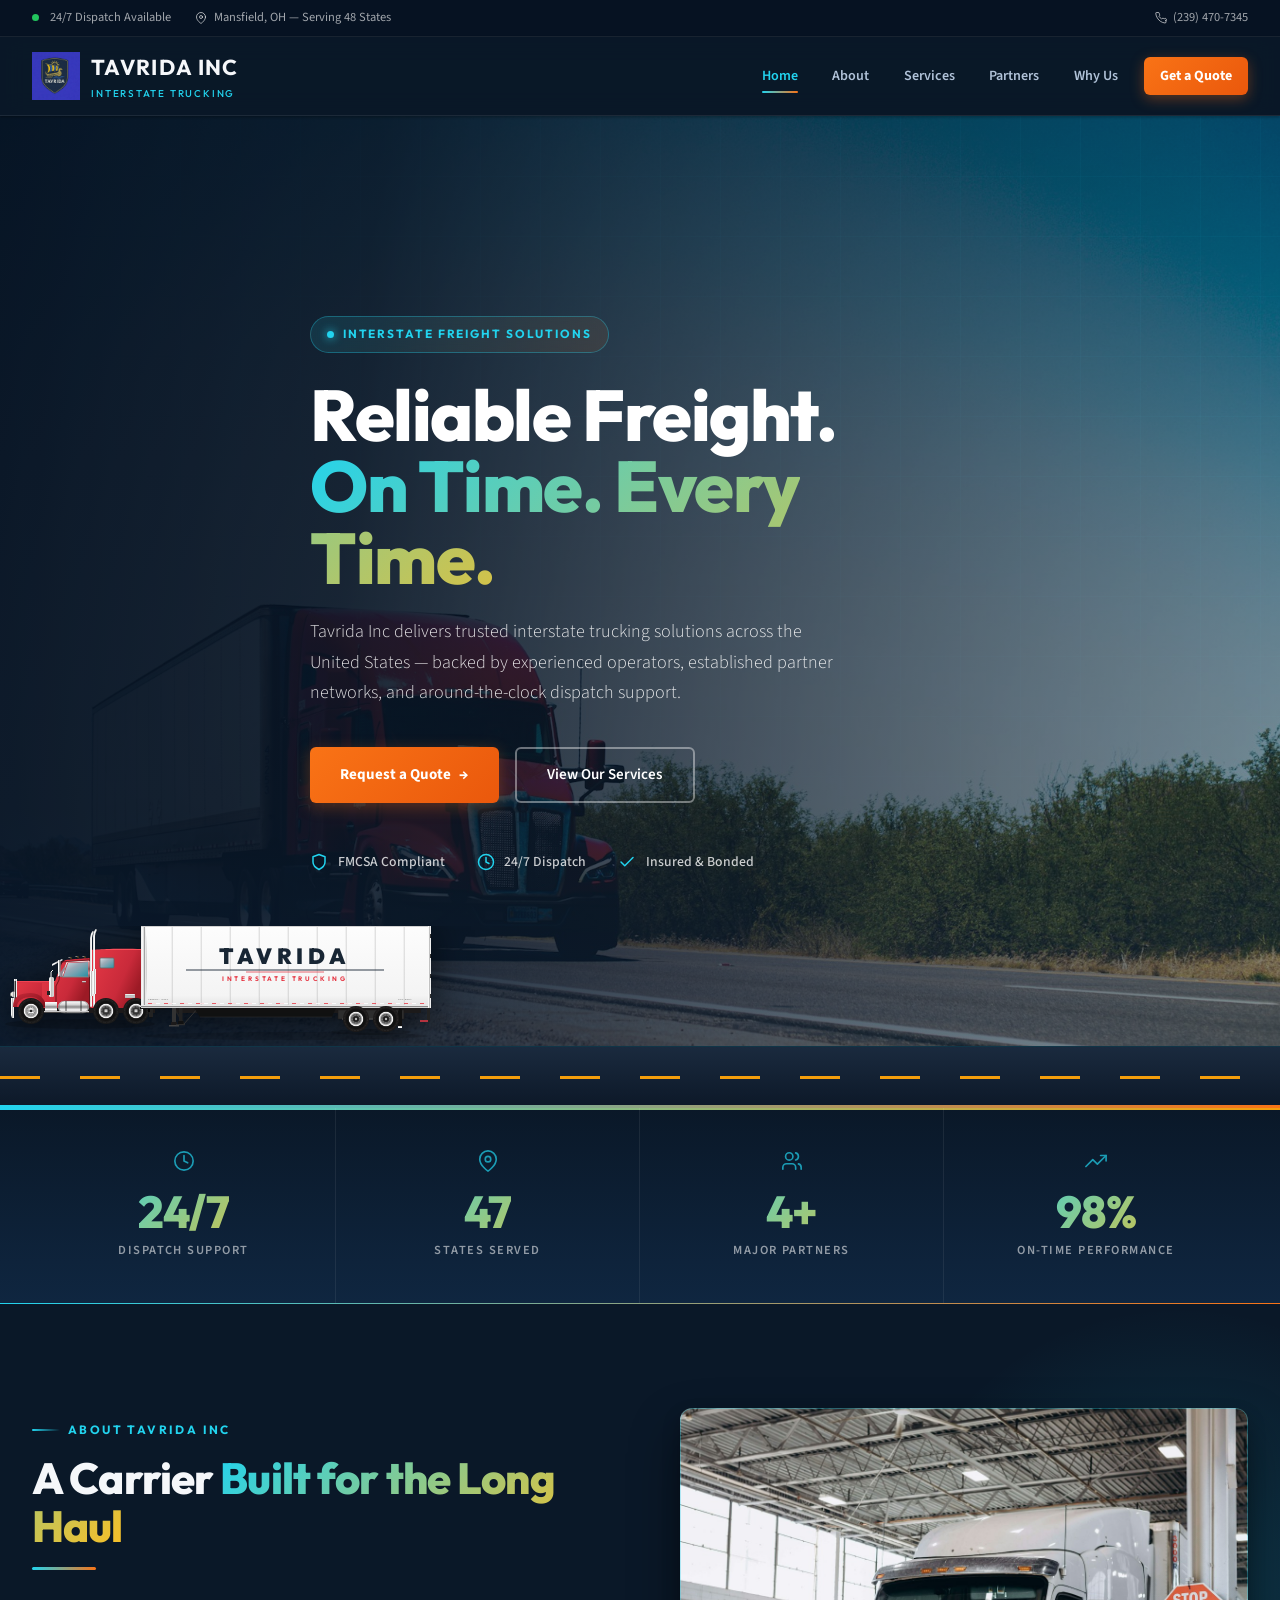
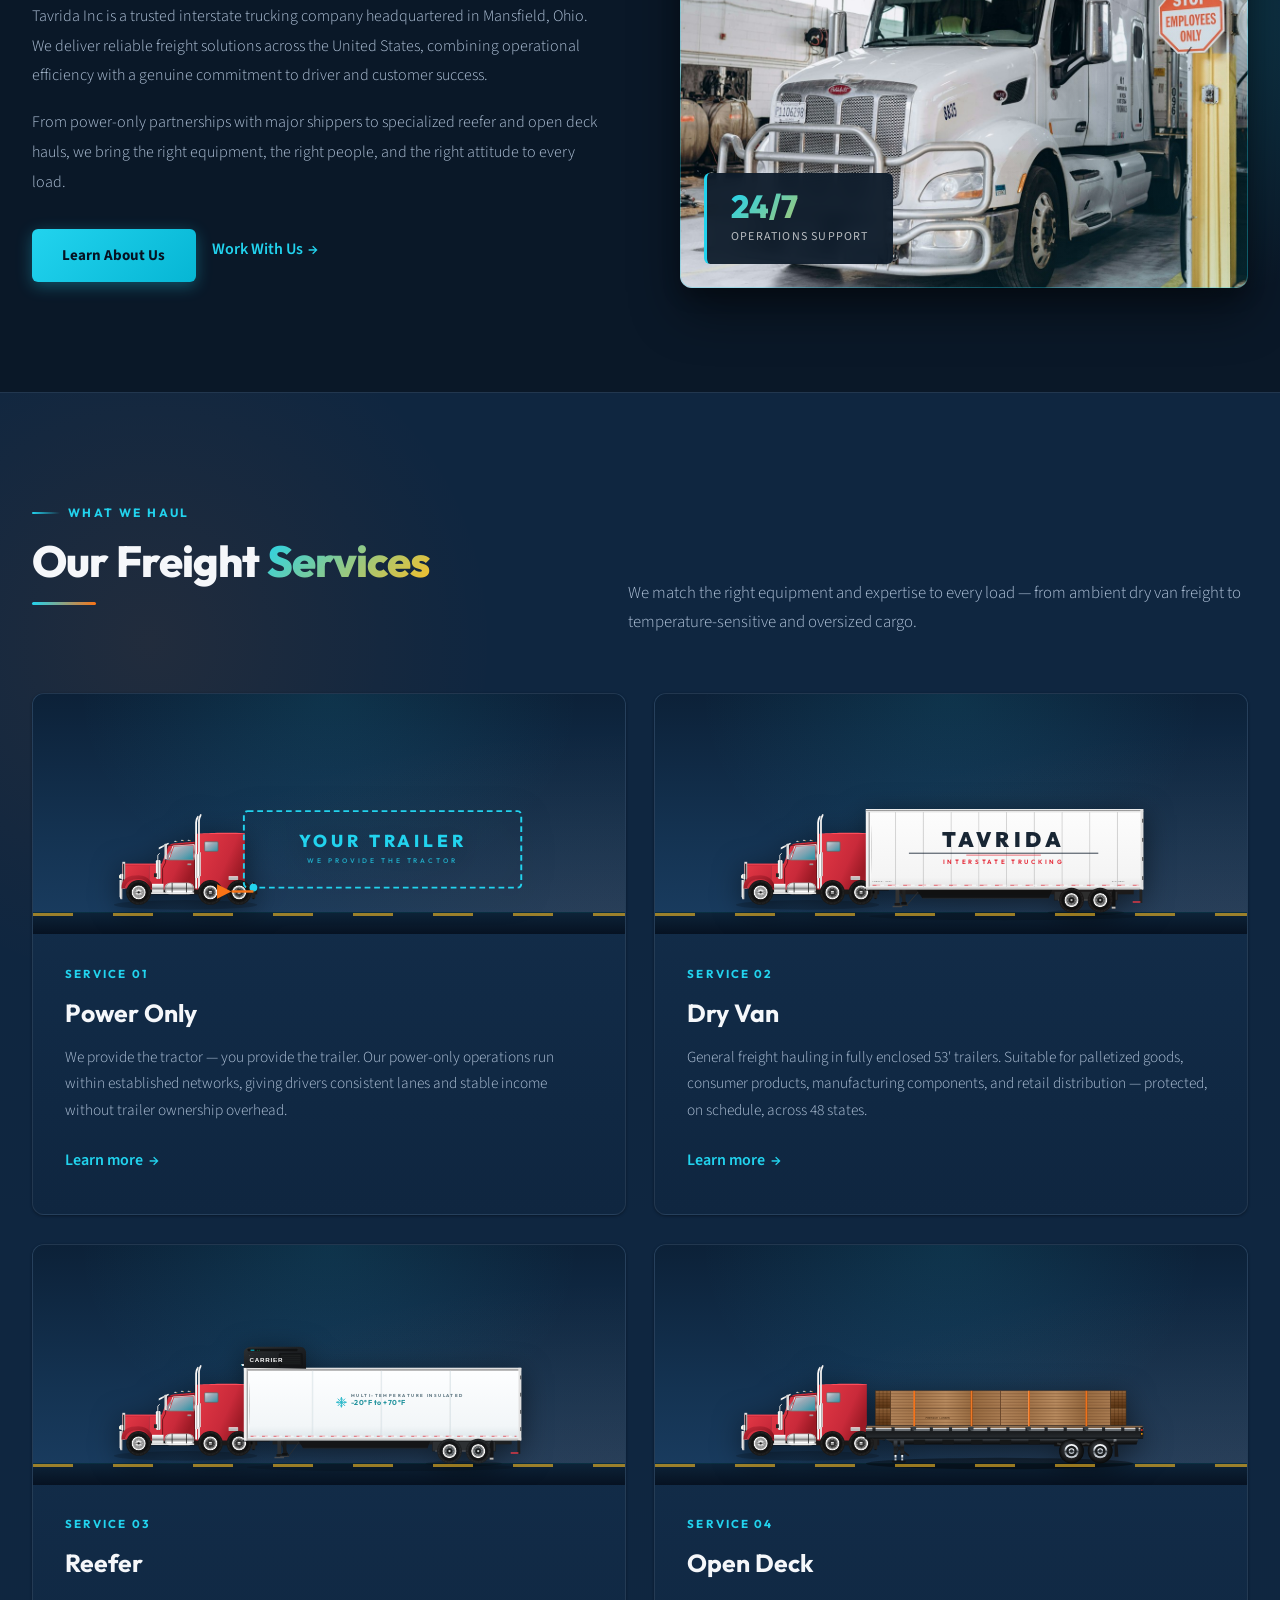
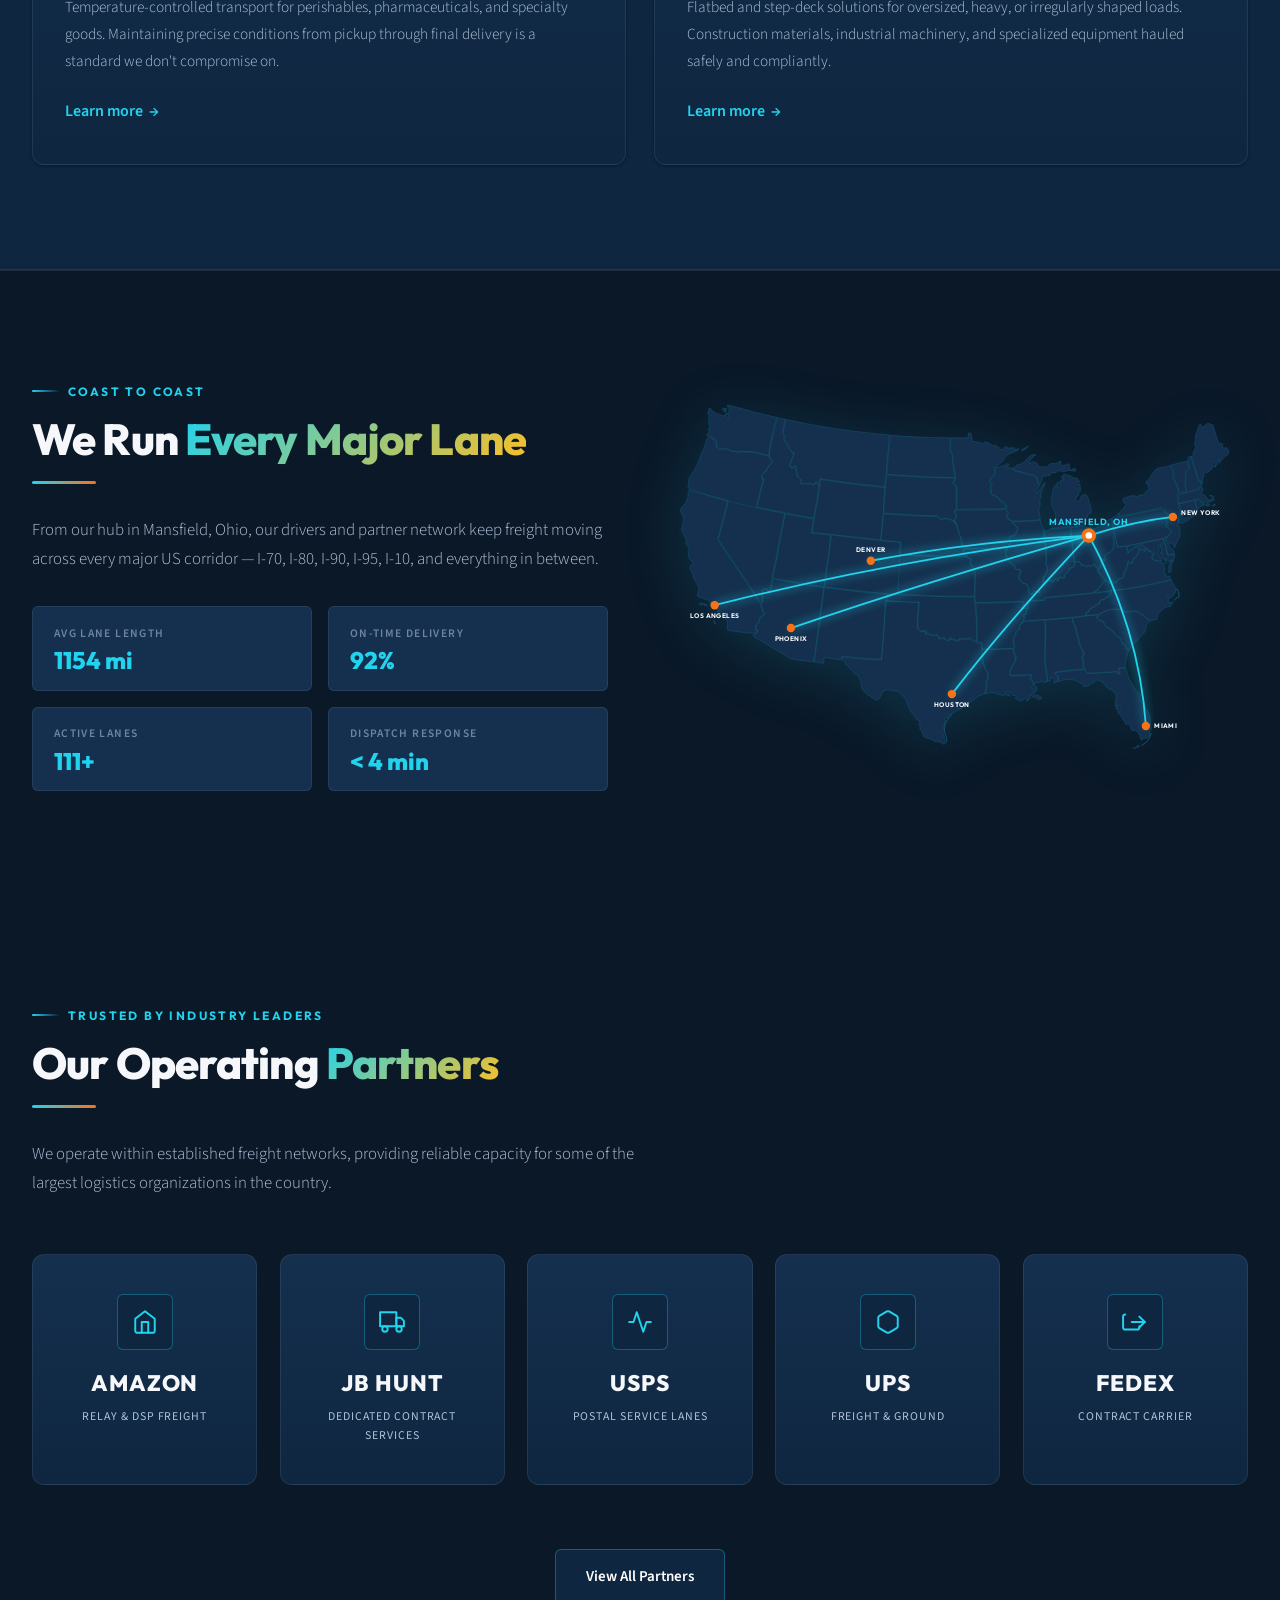
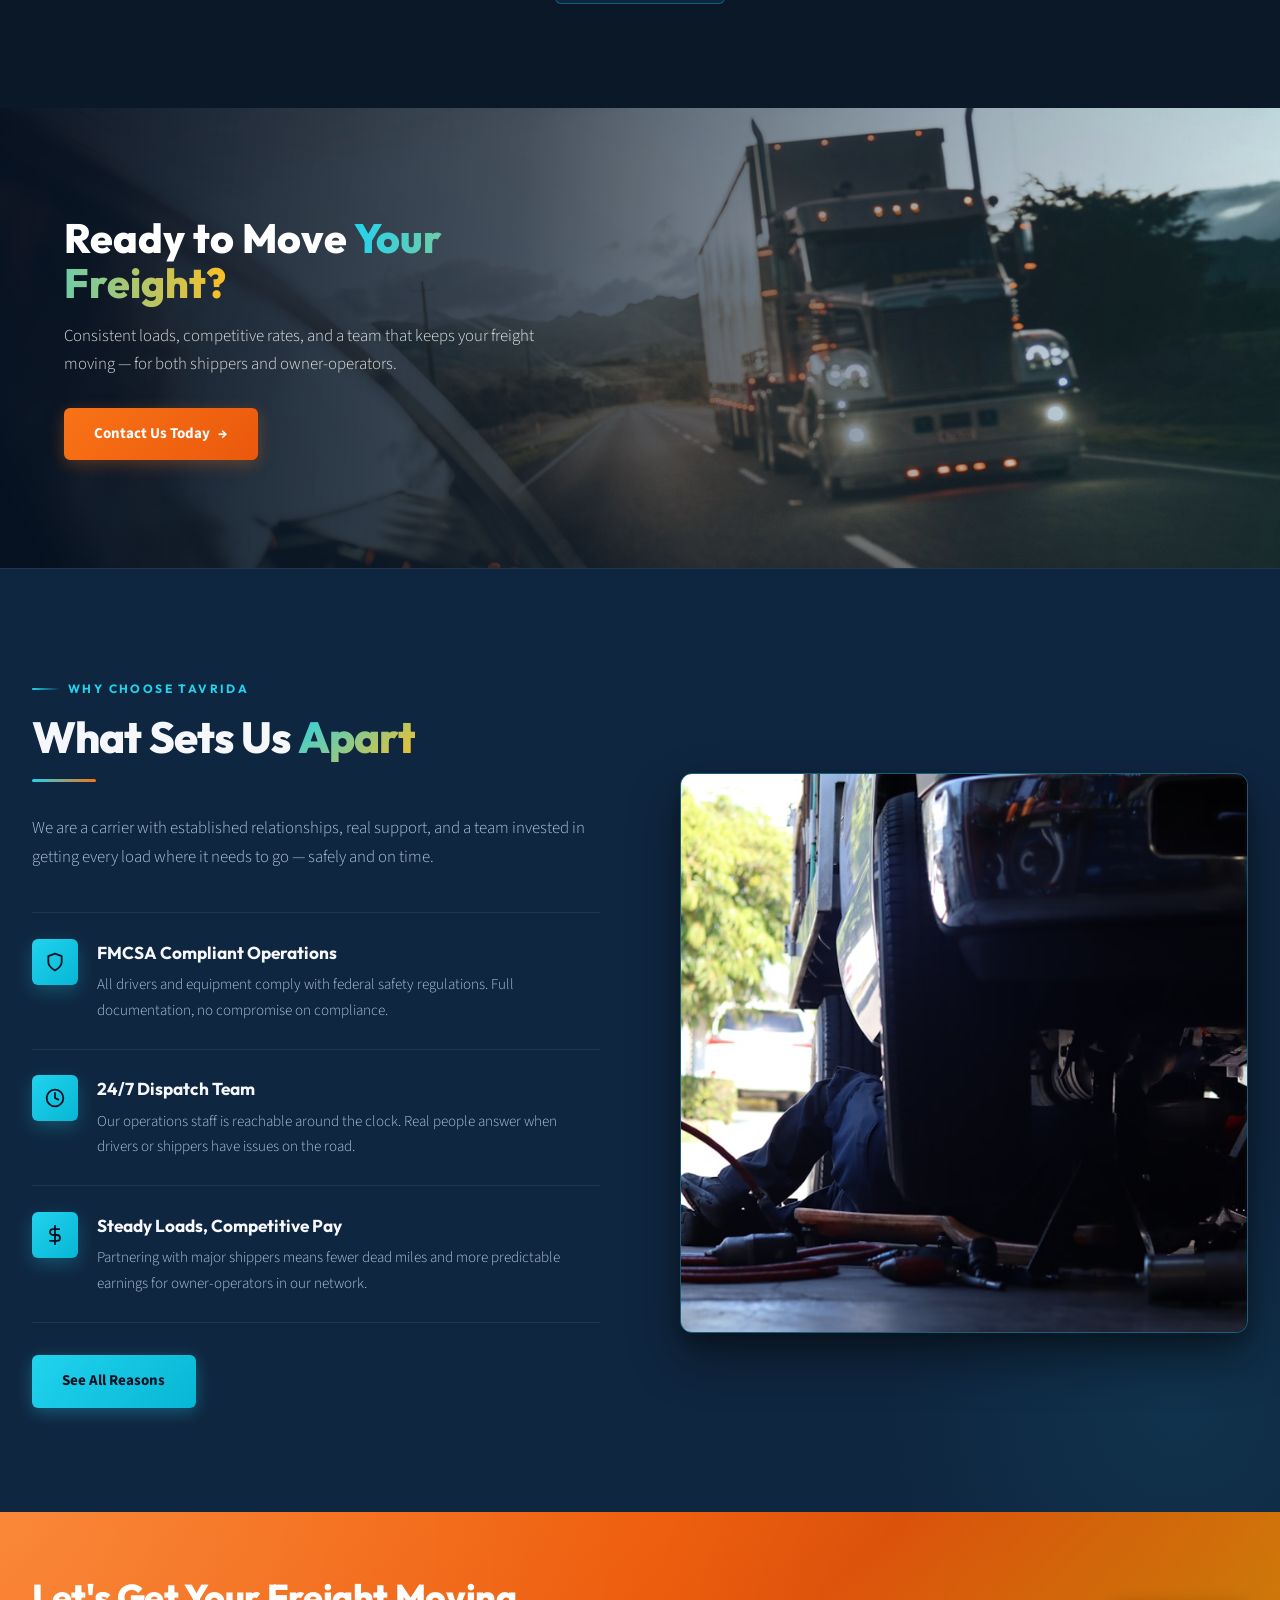
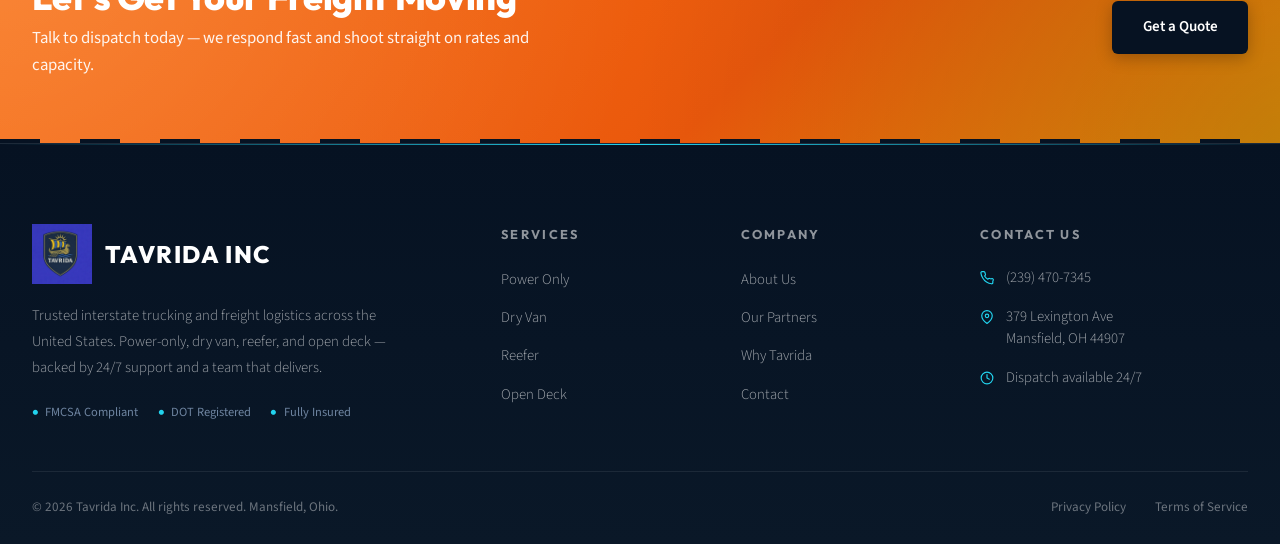
==== commit 240aa38c: "Recenter LA and Miami pins onto land Probed actual state path geometry: Miami now sits on Florida's " ====
--- a/index.html
+++ b/index.html
@@ -272,15 +272,15 @@
             </g>
             <!-- Routes radiating from Mansfield, OH -->
             <path class="map-route" d="M 868,324 Q 945,300 1008,293"/>
-            <path class="map-route" d="M 868,324 Q 540,365 232,452"/>
+            <path class="map-route" d="M 868,324 Q 540,365 245,440"/>
             <path class="map-route" d="M 868,324 Q 600,400 372,478"/>
             <path class="map-route" d="M 868,324 Q 685,332 505,366"/>
             <path class="map-route" d="M 868,324 Q 730,470 640,588"/>
-            <path class="map-route" d="M 868,324 Q 930,500 905,668"/>
+            <path class="map-route" d="M 868,324 Q 952,480 963,641"/>
 
             <!-- Destination pins -->
-            <circle class="map-pin" cx="232" cy="452" r="7"/>
-            <text class="map-city" x="232" y="474" text-anchor="middle">LOS ANGELES</text>
+            <circle class="map-pin" cx="245" cy="440" r="7"/>
+            <text class="map-city" x="245" y="462" text-anchor="middle">LOS ANGELES</text>
 
             <circle class="map-pin" cx="372" cy="478" r="7"/>
             <text class="map-city" x="372" y="500" text-anchor="middle">PHOENIX</text>
@@ -291,8 +291,8 @@
             <circle class="map-pin" cx="640" cy="588" r="7"/>
             <text class="map-city" x="640" y="610" text-anchor="middle">HOUSTON</text>
 
-            <circle class="map-pin" cx="905" cy="668" r="7"/>
-            <text class="map-city" x="905" y="690" text-anchor="middle">MIAMI</text>
+            <circle class="map-pin" cx="963" cy="641" r="7"/>
+            <text class="map-city" x="977" y="645" text-anchor="start">MIAMI</text>
 
             <circle class="map-pin" cx="1008" cy="293" r="7"/>
             <text class="map-city" x="1022" y="289" text-anchor="start">NEW YORK</text>
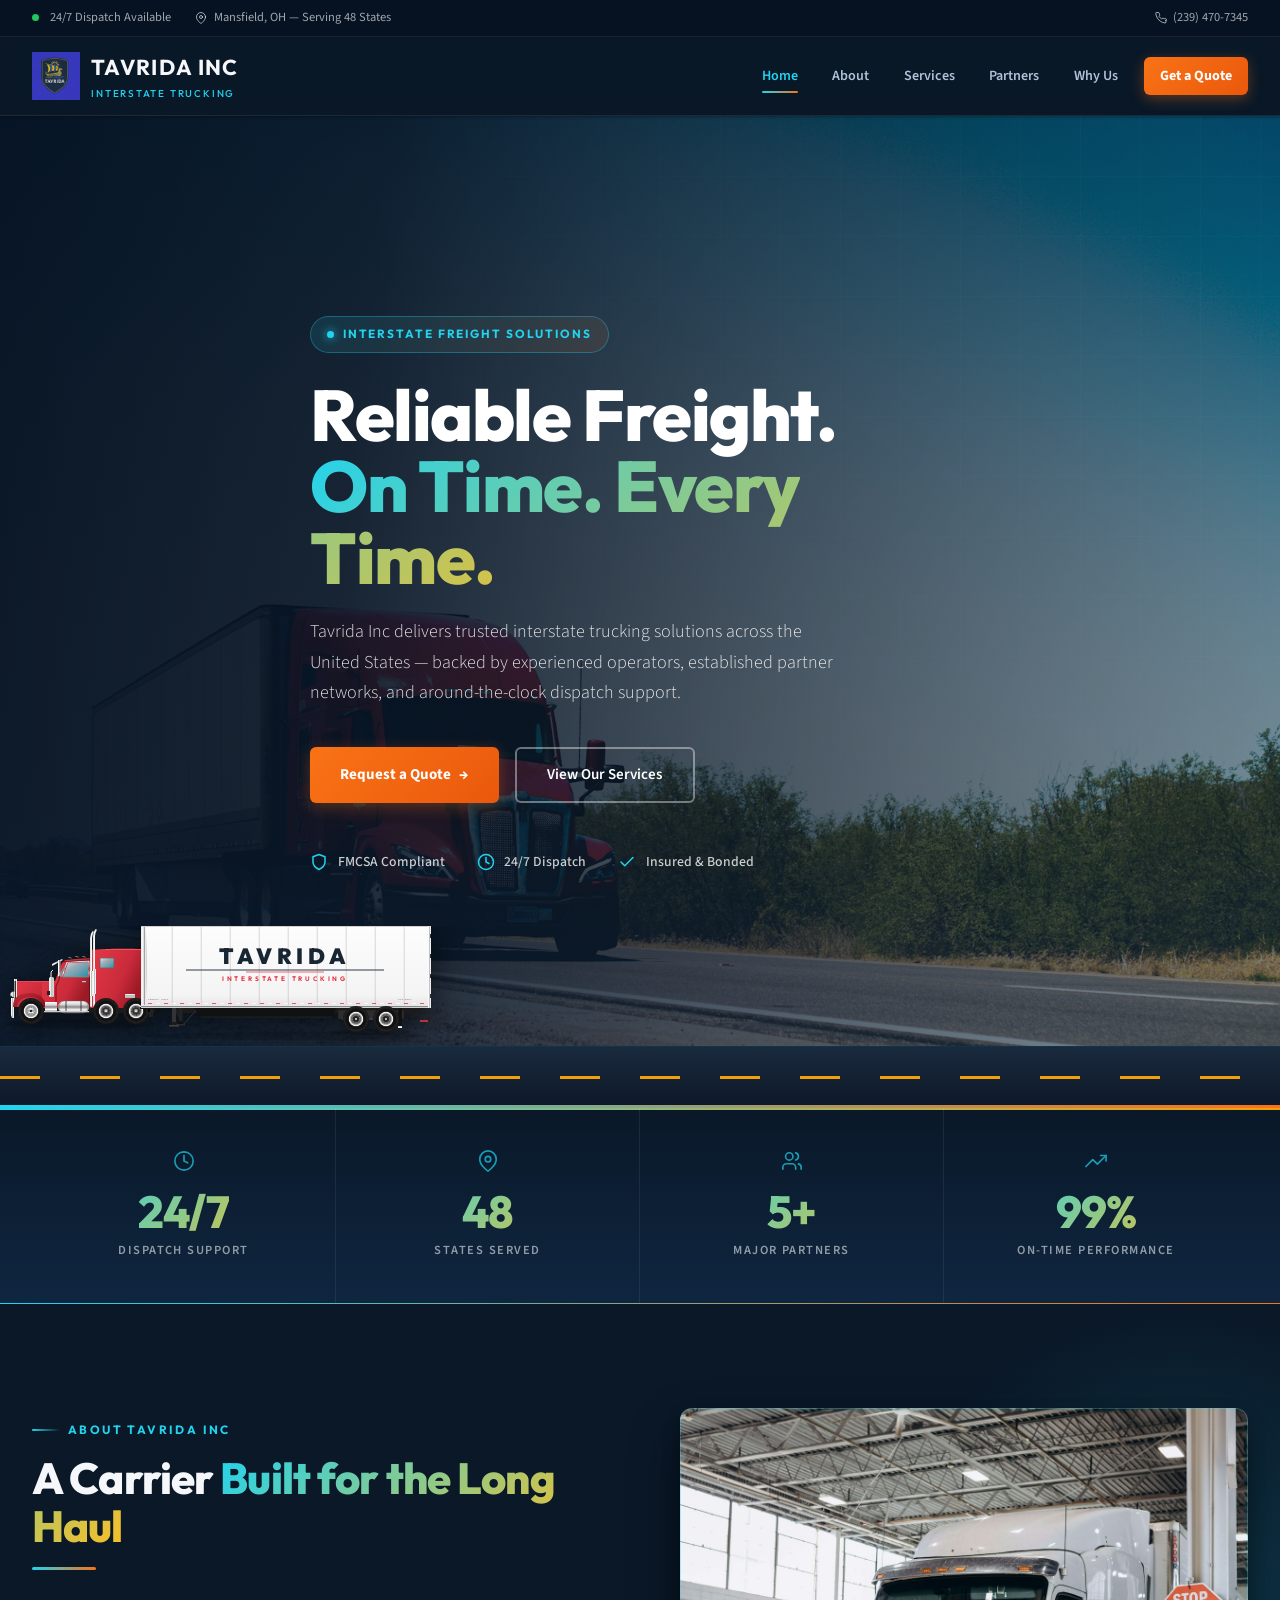
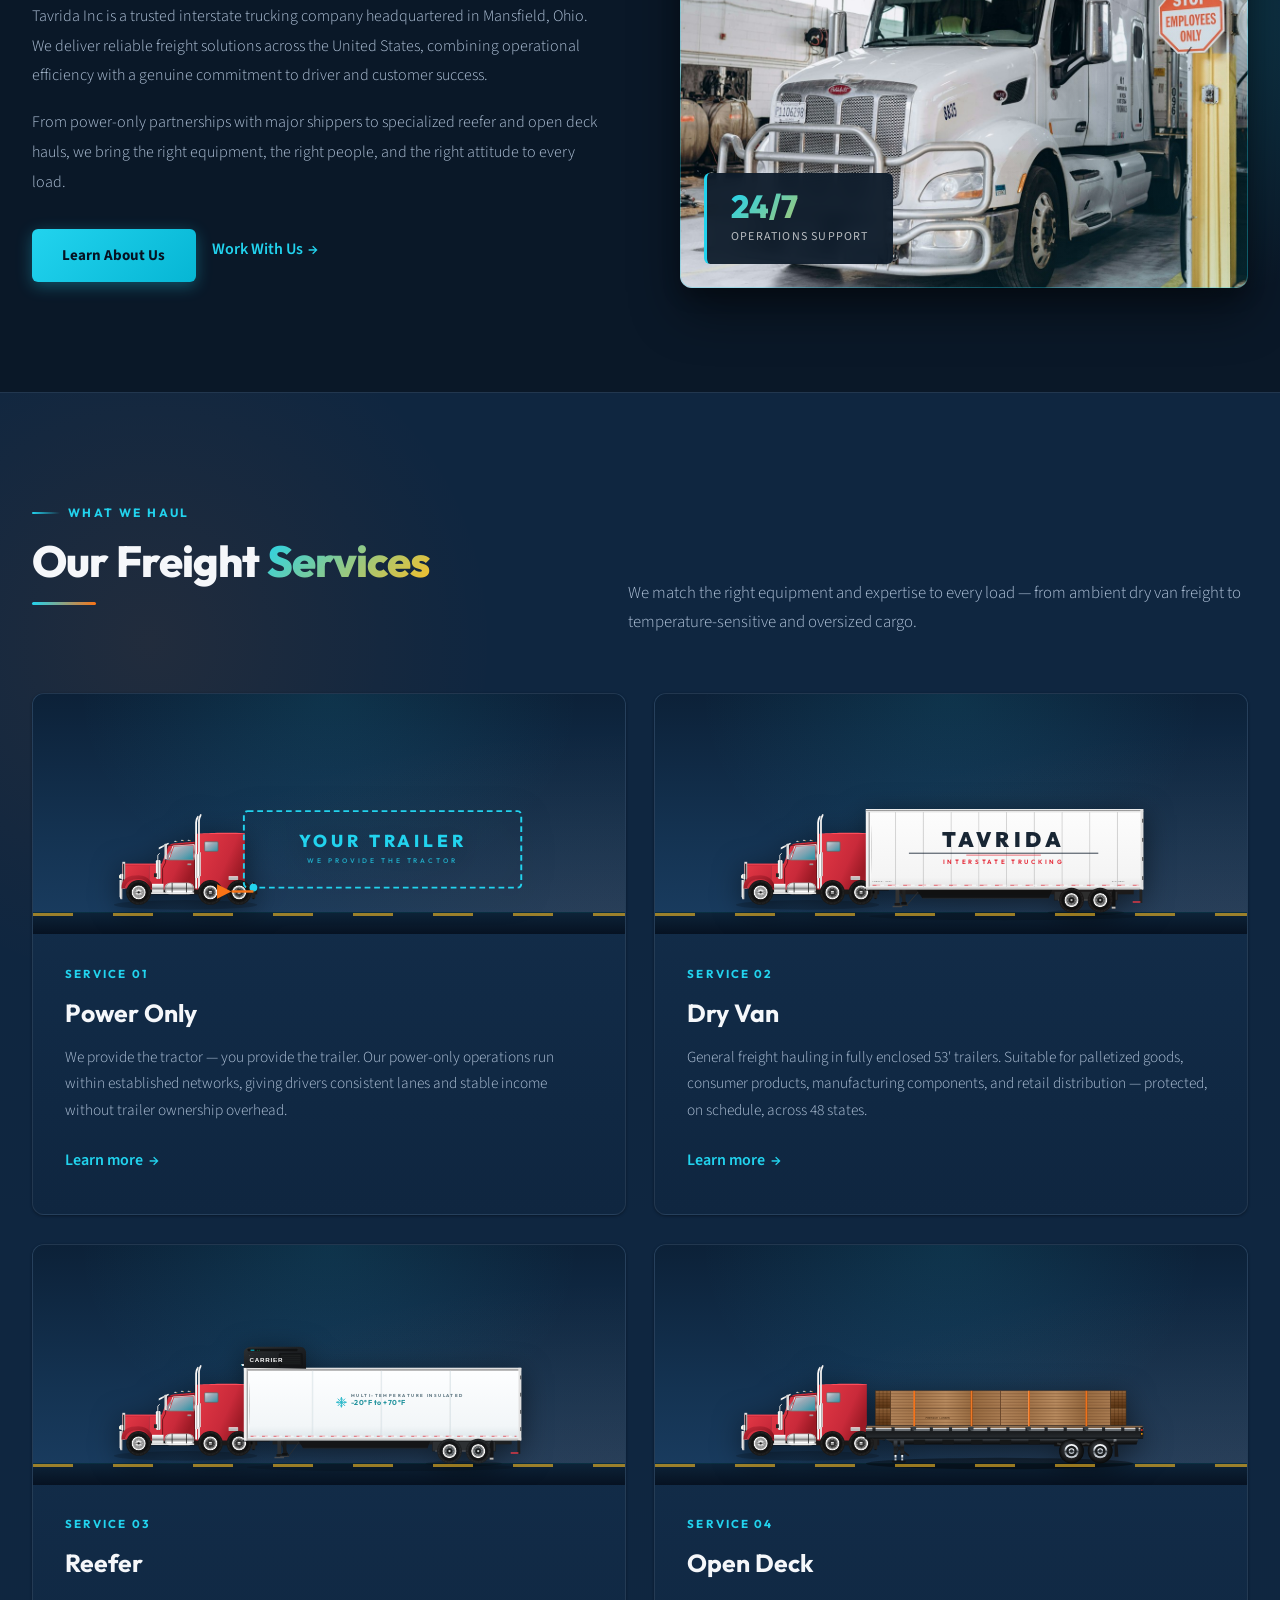
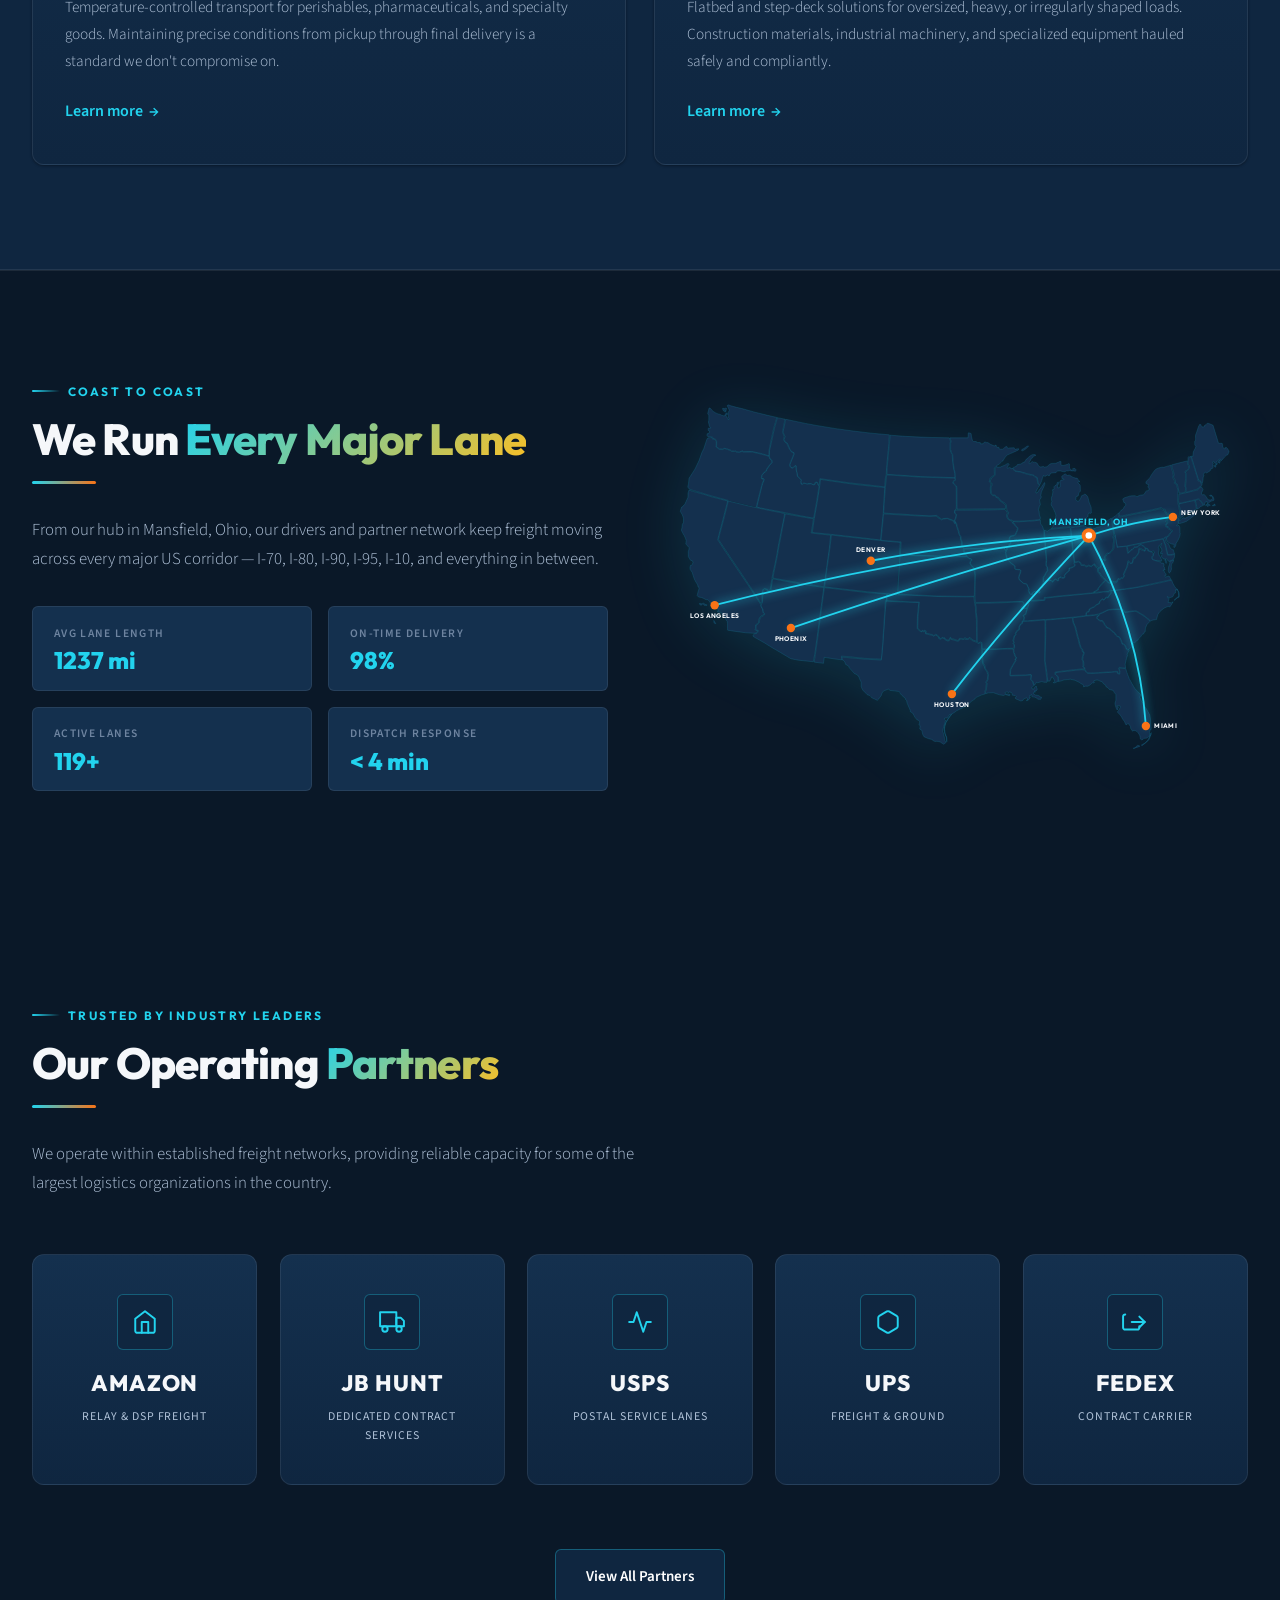
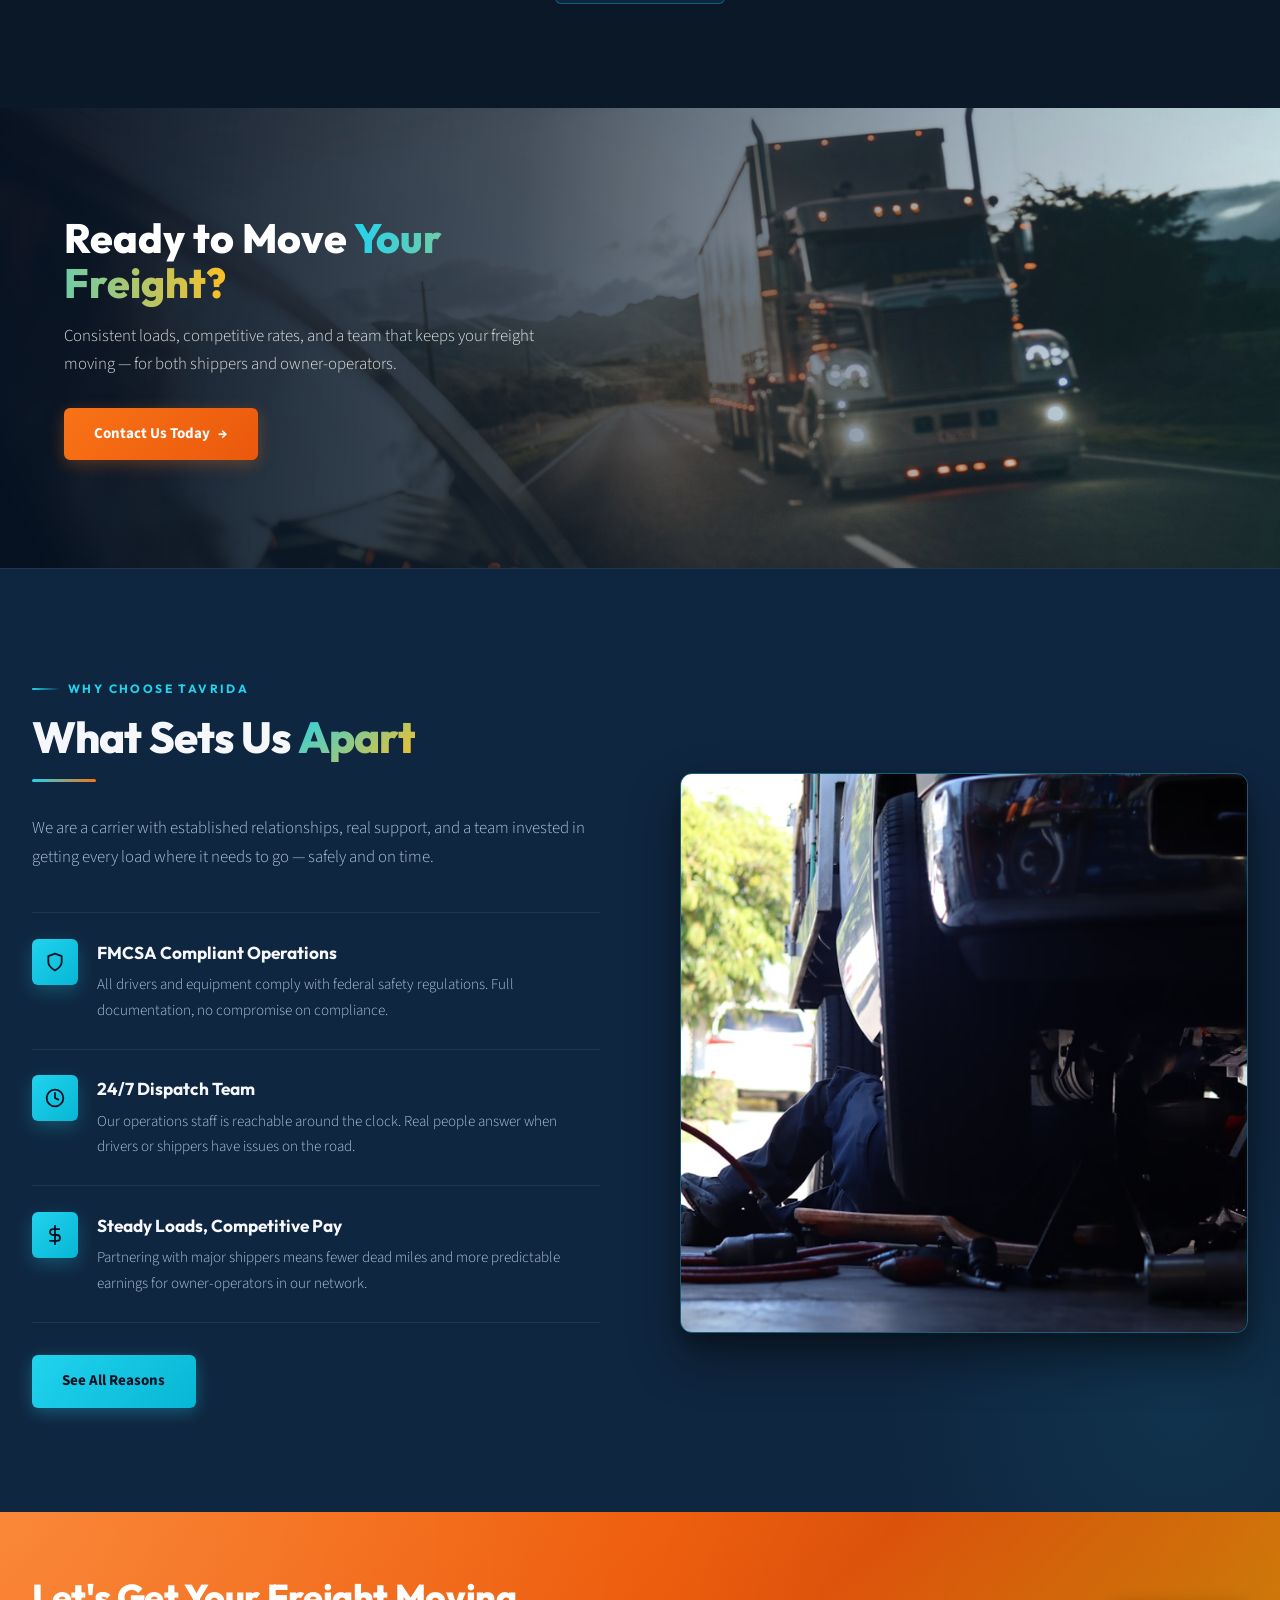
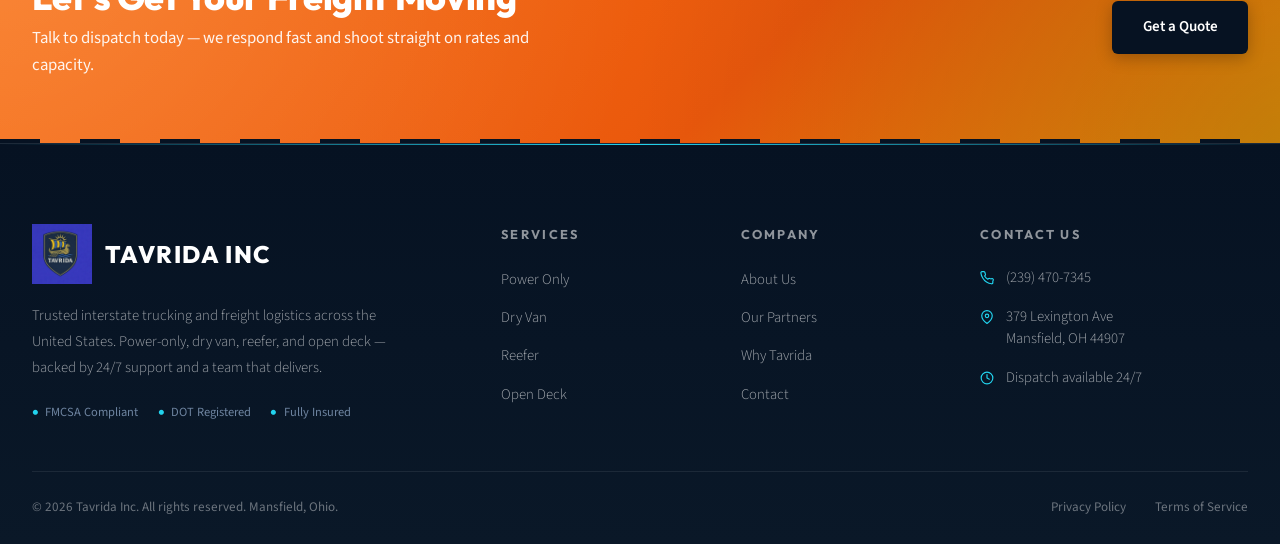
==== commit 8c335815: "SEO + performance: structured data, sitemap, meta tags, lazy images - Add robots.txt + sitemap.xml (" ====
--- a/index.html
+++ b/index.html
@@ -3,16 +3,113 @@
 <head>
   <meta charset="UTF-8" />
   <meta name="viewport" content="width=device-width, initial-scale=1.0" />
-  <meta name="description" content="Tavrida Inc — Trusted interstate trucking and freight logistics across the United States. Power-only, dry van, reefer, and open deck solutions from Mansfield, Ohio." />
+  <title>Tavrida Inc | Interstate Trucking & Freight Logistics in Mansfield, OH</title>
+  <meta name="description" content="Tavrida Inc is a trusted interstate trucking and freight logistics carrier based in Mansfield, Ohio. Power-only, dry van, reefer, and open deck service across all 48 states with 24/7 dispatch." />
+  <meta name="keywords" content="Tavrida Inc, Tavrida trucking, interstate trucking, freight logistics, power only, dry van, reefer, flatbed, open deck, Mansfield Ohio trucking, freight carrier, owner operator" />
+  <meta name="author" content="Tavrida Inc" />
+  <meta name="robots" content="index, follow, max-image-preview:large" />
+  <meta name="theme-color" content="#0a1828" />
+  <link rel="canonical" href="https://tavridainc.us/" />
+
+  <!-- Geo -->
+  <meta name="geo.region" content="US-OH" />
+  <meta name="geo.placename" content="Mansfield, Ohio" />
+  <meta name="geo.position" content="40.7567;-82.5154" />
+  <meta name="ICBM" content="40.7567, -82.5154" />
+
+  <!-- Open Graph -->
+  <meta property="og:site_name" content="Tavrida Inc" />
   <meta property="og:title" content="Tavrida Inc | Interstate Trucking & Freight Logistics" />
-  <meta property="og:description" content="Reliable freight, on time, every time. Power-only, dry van, reefer, and open deck across 48 states." />
+  <meta property="og:description" content="Reliable freight, on time, every time. Power-only, dry van, reefer, and open deck across all 48 states — backed by 24/7 dispatch." />
   <meta property="og:type" content="website" />
-  <title>Tavrida Inc | Interstate Trucking & Freight Logistics</title>
+  <meta property="og:url" content="https://tavridainc.us/" />
+  <meta property="og:image" content="https://tavridainc.us/assets/img/hero.jpg" />
+  <meta property="og:image:alt" content="Tavrida Inc American semi truck on the interstate" />
+  <meta property="og:locale" content="en_US" />
+
+  <!-- Twitter -->
+  <meta name="twitter:card" content="summary_large_image" />
+  <meta name="twitter:title" content="Tavrida Inc | Interstate Trucking & Freight Logistics" />
+  <meta name="twitter:description" content="Reliable freight, on time, every time. Power-only, dry van, reefer, and open deck across all 48 states." />
+  <meta name="twitter:image" content="https://tavridainc.us/assets/img/hero.jpg" />
+
   <link rel="preconnect" href="https://fonts.googleapis.com" />
   <link rel="preconnect" href="https://fonts.gstatic.com" crossorigin />
   <link href="https://fonts.googleapis.com/css2?family=Outfit:wght@300;400;500;600;700;800&family=Source+Sans+3:ital,wght@0,9..40,300;0,9..40,400;0,9..40,600;1,9..40,300&display=swap" rel="stylesheet" />
   <link rel="icon" type="image/png" href="/Tavrida_Logo_2.png" />
+  <link rel="preload" as="image" href="/assets/img/hero.jpg" />
   <link rel="stylesheet" href="/assets/css/site.css" />
+
+  <!-- Structured data: brand + local business -->
+  <script type="application/ld+json">
+  {
+    "@context": "https://schema.org",
+    "@graph": [
+      {
+        "@type": "Organization",
+        "@id": "https://tavridainc.us/#organization",
+        "name": "Tavrida Inc",
+        "url": "https://tavridainc.us/",
+        "logo": "https://tavridainc.us/Tavrida_Logo_2.png",
+        "image": "https://tavridainc.us/assets/img/hero.jpg",
+        "description": "Interstate trucking and freight logistics carrier offering power-only, dry van, reefer, and open deck service across the United States.",
+        "telephone": "+1-239-470-7345",
+        "email": "dispatch@tavridainc.us",
+        "address": {
+          "@type": "PostalAddress",
+          "streetAddress": "379 Lexington Ave",
+          "addressLocality": "Mansfield",
+          "addressRegion": "OH",
+          "postalCode": "44907",
+          "addressCountry": "US"
+        }
+      },
+      {
+        "@type": "LocalBusiness",
+        "@id": "https://tavridainc.us/#business",
+        "name": "Tavrida Inc",
+        "url": "https://tavridainc.us/",
+        "image": "https://tavridainc.us/assets/img/hero.jpg",
+        "logo": "https://tavridainc.us/Tavrida_Logo_2.png",
+        "description": "Tavrida Inc is a trusted interstate trucking and freight logistics carrier based in Mansfield, Ohio, providing power-only, dry van, reefer, and open deck service across all 48 states with 24/7 dispatch.",
+        "telephone": "+1-239-470-7345",
+        "email": "dispatch@tavridainc.us",
+        "priceRange": "$$",
+        "address": {
+          "@type": "PostalAddress",
+          "streetAddress": "379 Lexington Ave",
+          "addressLocality": "Mansfield",
+          "addressRegion": "OH",
+          "postalCode": "44907",
+          "addressCountry": "US"
+        },
+        "geo": {
+          "@type": "GeoCoordinates",
+          "latitude": 40.7567,
+          "longitude": -82.5154
+        },
+        "areaServed": {
+          "@type": "Country",
+          "name": "United States"
+        },
+        "openingHoursSpecification": {
+          "@type": "OpeningHoursSpecification",
+          "dayOfWeek": ["Monday","Tuesday","Wednesday","Thursday","Friday","Saturday","Sunday"],
+          "opens": "00:00",
+          "closes": "23:59"
+        },
+        "knowsAbout": ["Power Only Trucking","Dry Van Freight","Reefer Transport","Open Deck / Flatbed Hauling","Interstate Freight Logistics"]
+      },
+      {
+        "@type": "WebSite",
+        "@id": "https://tavridainc.us/#website",
+        "url": "https://tavridainc.us/",
+        "name": "Tavrida Inc",
+        "publisher": { "@id": "https://tavridainc.us/#organization" }
+      }
+    ]
+  }
+  </script>
 </head>
 <body>
 
@@ -140,7 +237,7 @@
           </div>
         </div>
         <div class="about-img-wrap reveal-right reveal-delay-2">
-          <img src="/assets/img/about.jpg" alt="American semi truck on a logistics yard" />
+          <img src="/assets/img/about.jpg" alt="American semi truck on a logistics yard"  loading="lazy" decoding="async" />
           <div class="about-badge">
             <div class="num">24/7</div>
             <div class="lbl">Operations Support</div>
@@ -351,7 +448,7 @@
 
   <!-- PHOTO BAND -->
   <div class="photo-band">
-    <img src="/assets/img/band.jpg" alt="American semi truck on the interstate" />
+    <img src="/assets/img/band.jpg" alt="American semi truck on the interstate"  loading="lazy" decoding="async" />
     <div class="photo-band-overlay">
       <div class="photo-band-text reveal-left">
         <h2>Ready to Move <span class="accent">Your Freight?</span></h2>
@@ -387,7 +484,7 @@
           <div class="mt-2"><a href="/why/" class="btn btn-cyan">See All Reasons</a></div>
         </div>
         <div class="why-photo reveal-right reveal-delay-2">
-          <img src="/assets/img/mechanic.jpg" alt="Truck technician performing maintenance on a semi truck" />
+          <img src="/assets/img/mechanic.jpg" alt="Truck technician performing maintenance on a semi truck"  loading="lazy" decoding="async" />
         </div>
       </div>
     </div>
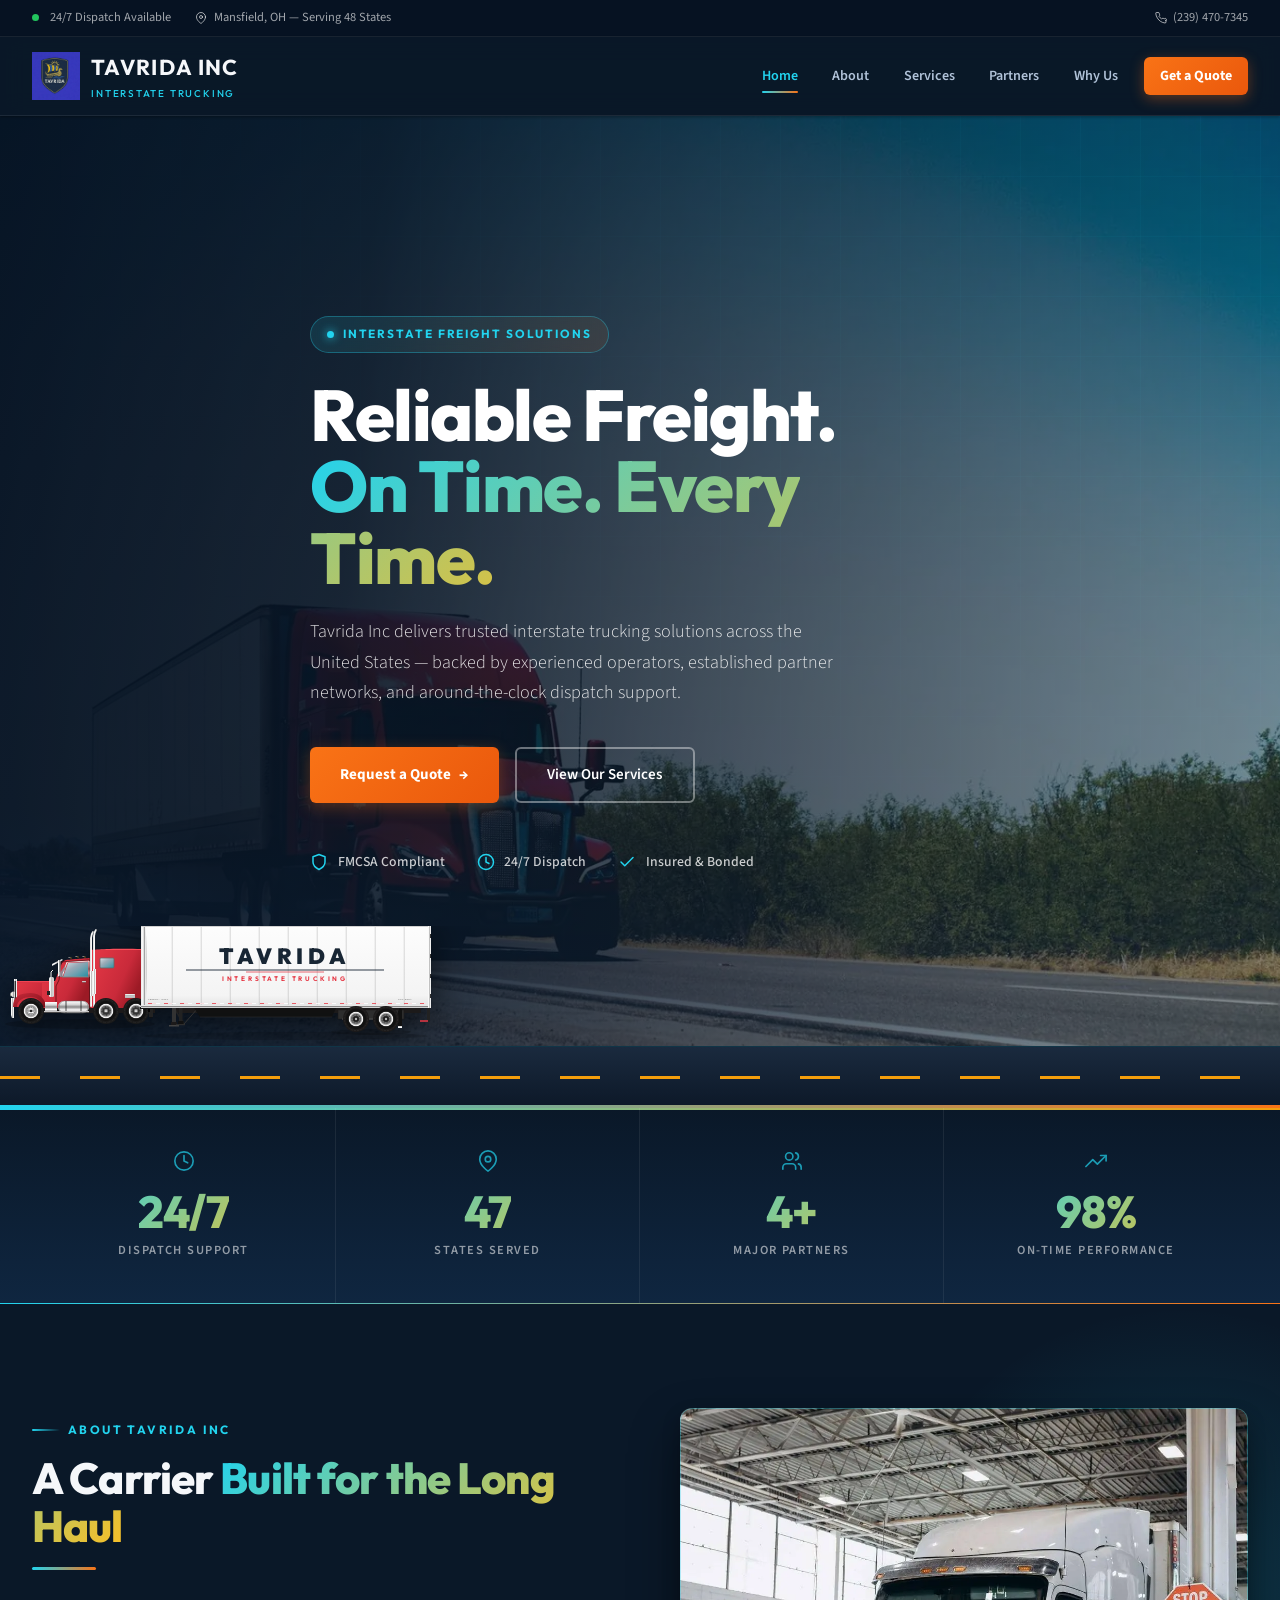
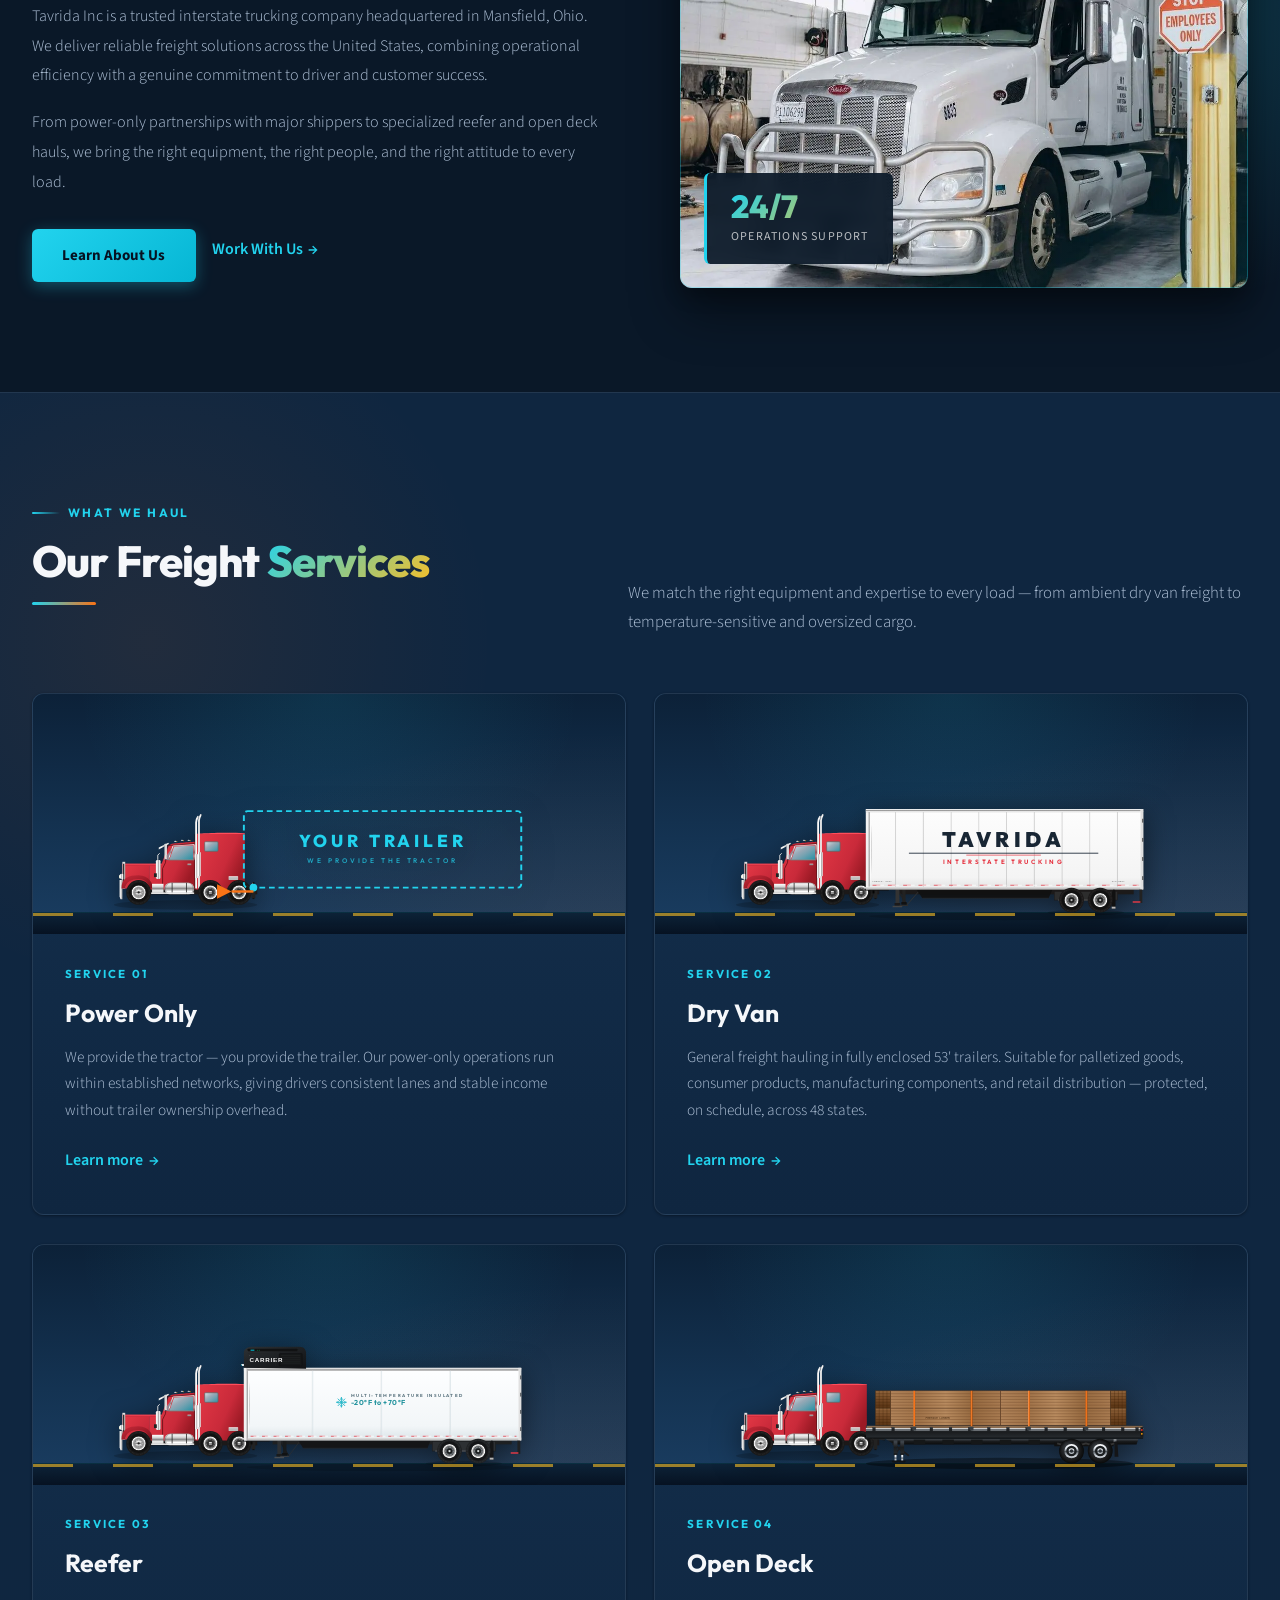
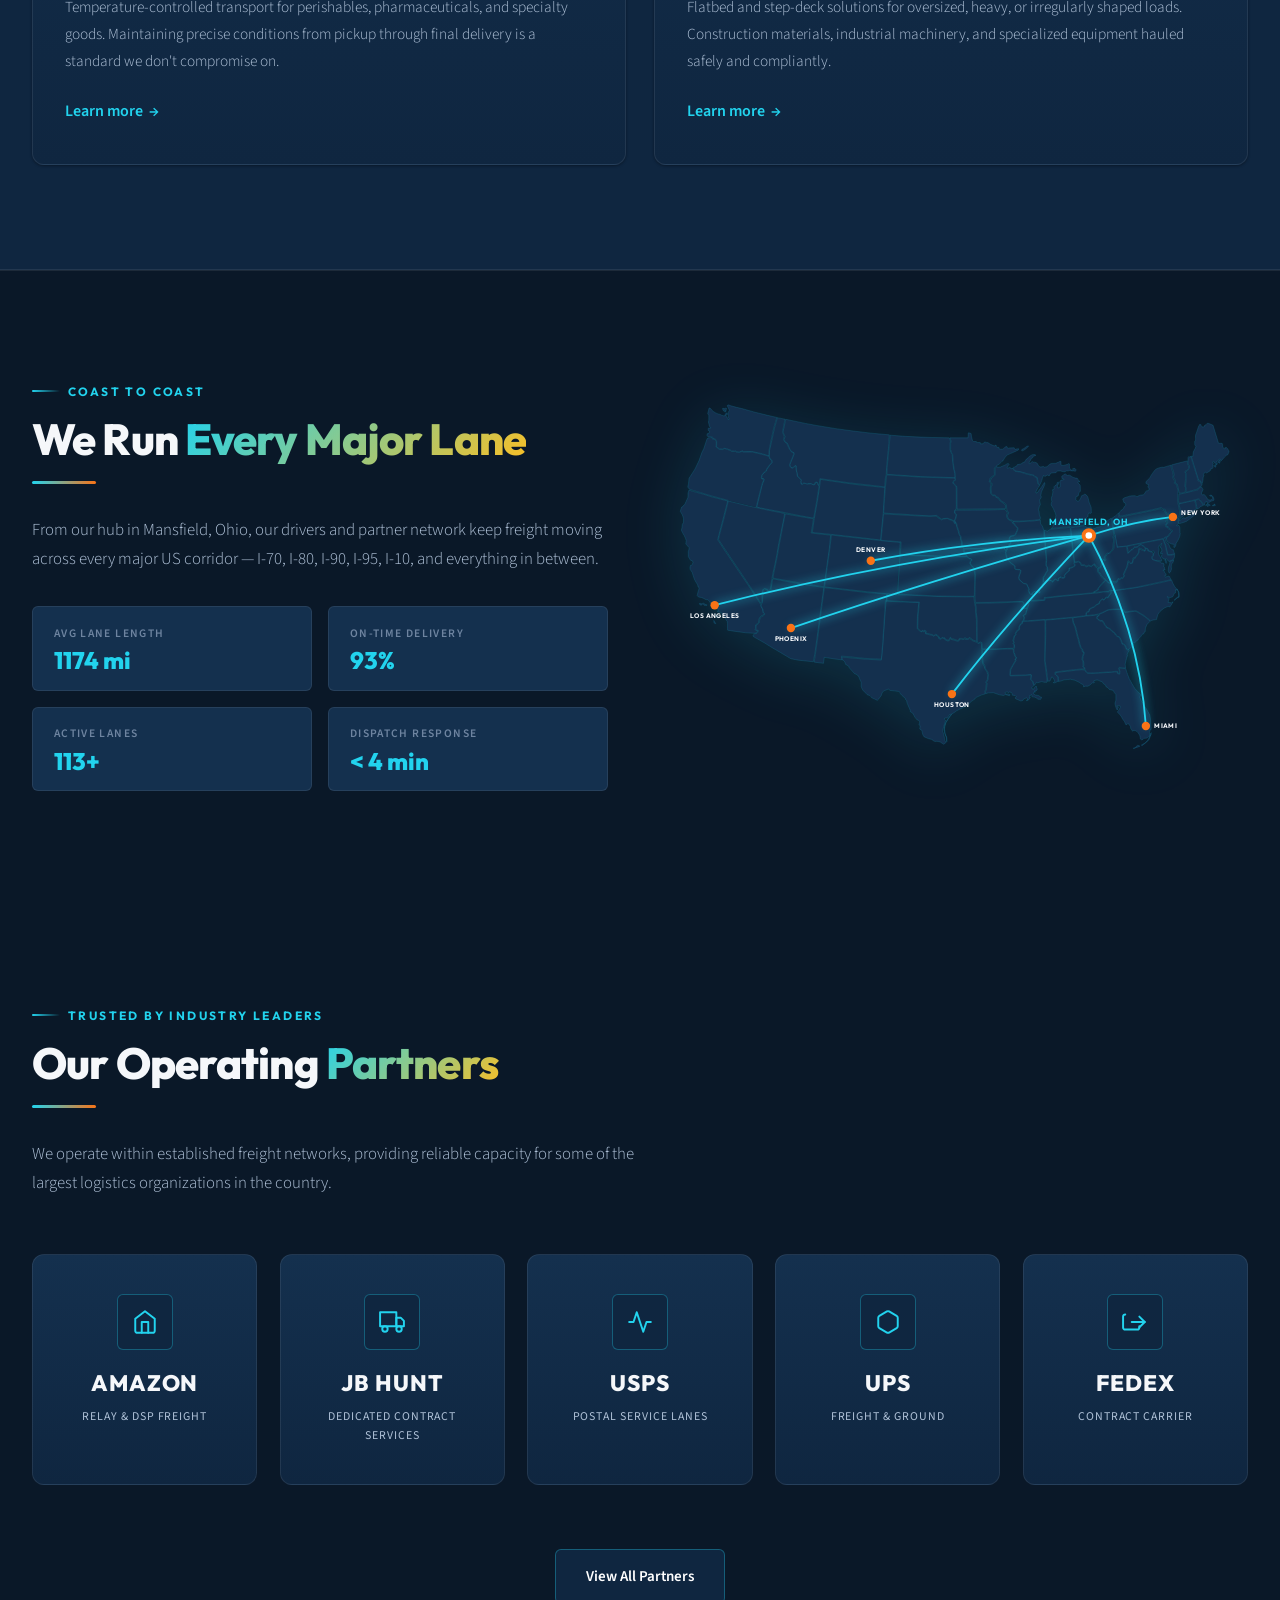
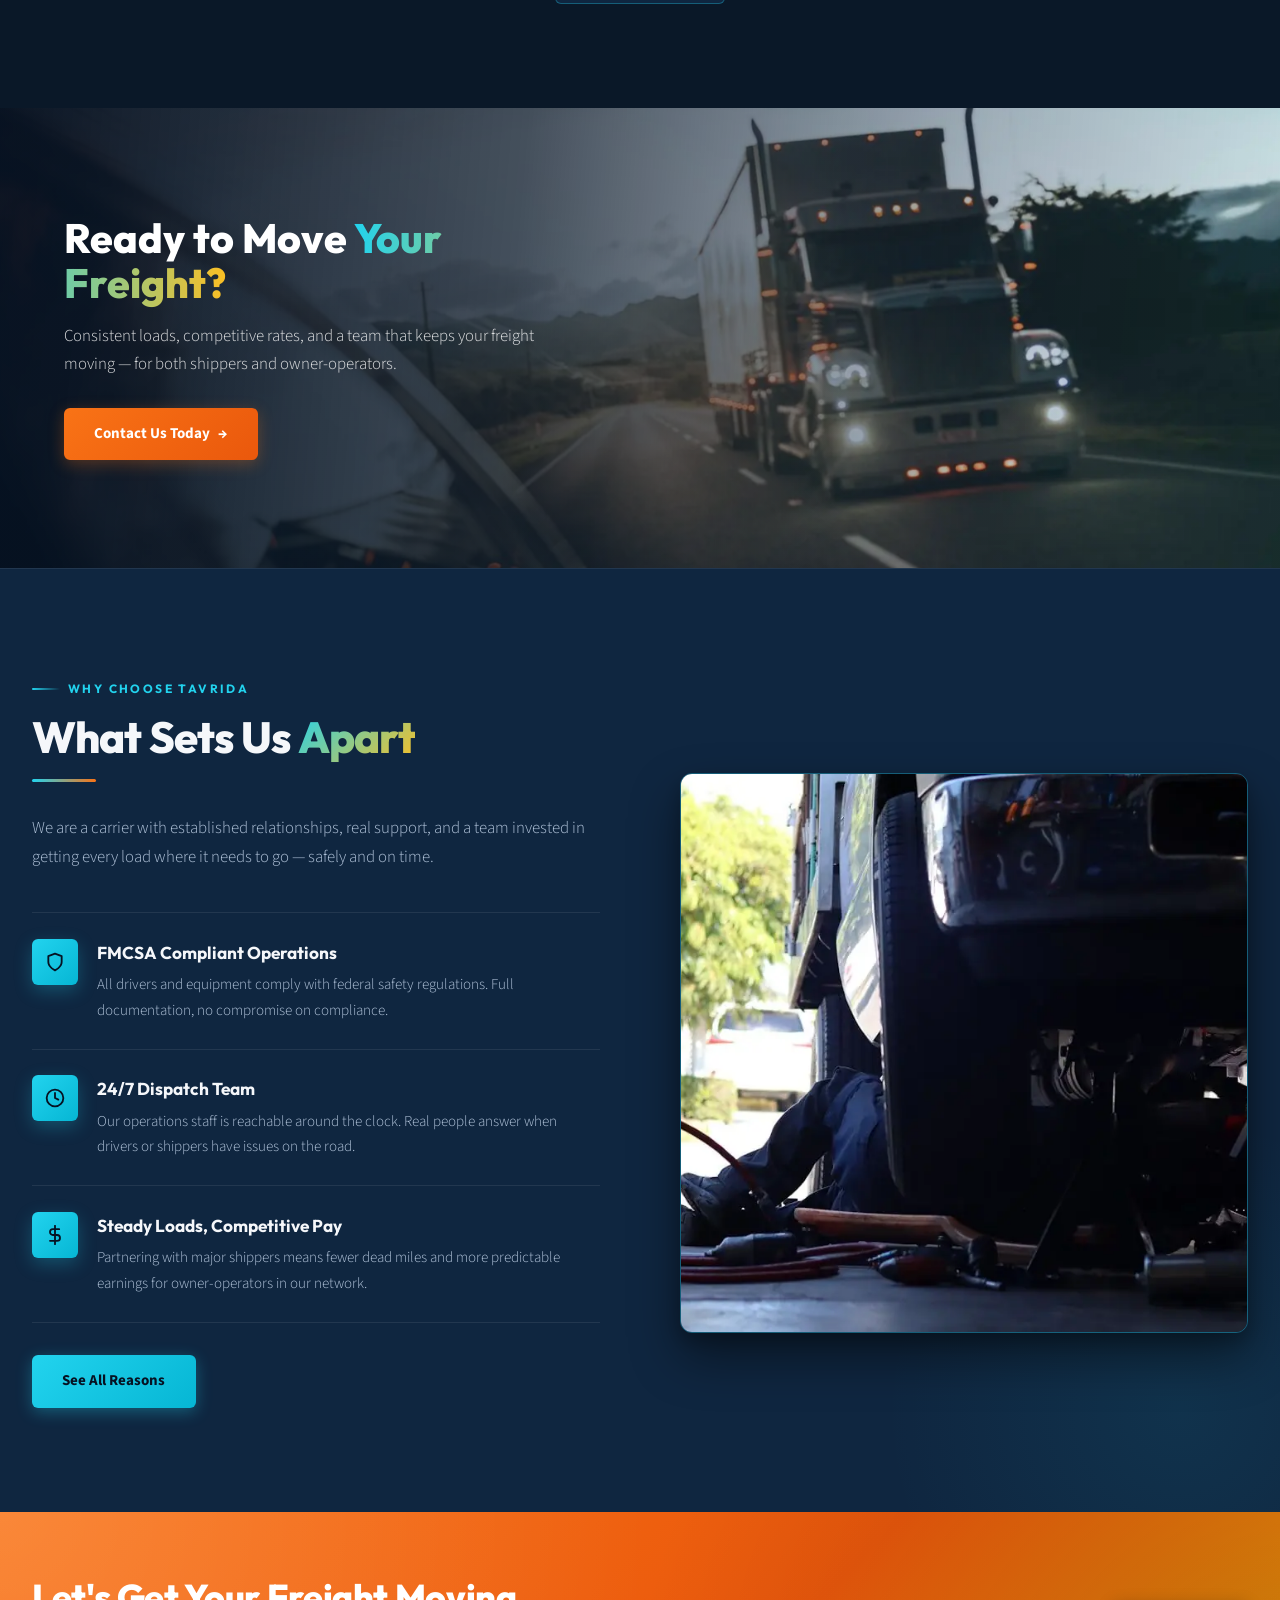
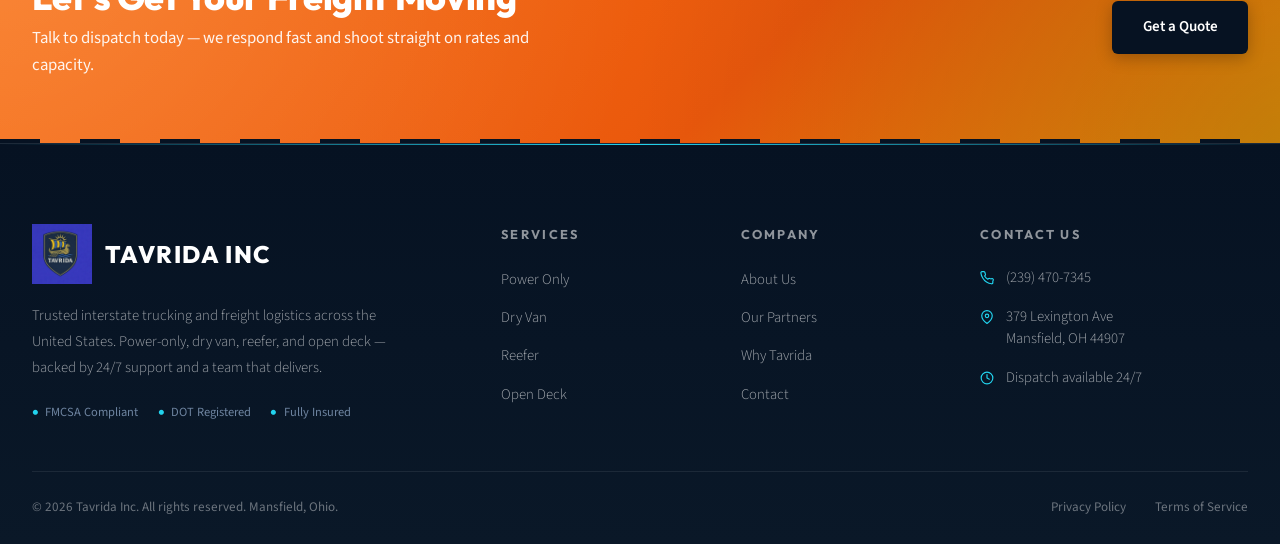
==== commit f3f4eb18: "Performance + accessibility: optimize images, WebP, async fonts, a11y - Resize/recompress all photos" ====
--- a/index.html
+++ b/index.html
@@ -35,9 +35,10 @@
 
   <link rel="preconnect" href="https://fonts.googleapis.com" />
   <link rel="preconnect" href="https://fonts.gstatic.com" crossorigin />
-  <link href="https://fonts.googleapis.com/css2?family=Outfit:wght@300;400;500;600;700;800&family=Source+Sans+3:ital,wght@0,9..40,300;0,9..40,400;0,9..40,600;1,9..40,300&display=swap" rel="stylesheet" />
+  <link rel="stylesheet" href="https://fonts.googleapis.com/css2?family=Outfit:wght@300;400;500;600;700;800&family=Source+Sans+3:ital,wght@0,9..40,300;0,9..40,400;0,9..40,600;1,9..40,300&display=swap" media="print" onload="this.media='all'" />
+  <noscript><link rel="stylesheet" href="https://fonts.googleapis.com/css2?family=Outfit:wght@300;400;500;600;700;800&family=Source+Sans+3:ital,wght@0,9..40,300;0,9..40,400;0,9..40,600;1,9..40,300&display=swap" /></noscript>
   <link rel="icon" type="image/png" href="/Tavrida_Logo_2.png" />
-  <link rel="preload" as="image" href="/assets/img/hero.jpg" />
+  <link rel="preload" as="image" href="/assets/img/hero.webp" type="image/webp" />
   <link rel="stylesheet" href="/assets/css/site.css" />
 
   <!-- Structured data: brand + local business -->
@@ -156,9 +157,11 @@
     </div>
   </nav>
 
+  <main>
+
   <!-- HERO -->
   <section class="hero" id="hero">
-    <div class="hero-bg" style="background-image: url('/assets/img/hero.jpg');"></div>
+    <div class="hero-bg"></div>
 
     <div class="container">
       <div class="hero-content">
@@ -237,7 +240,7 @@
           </div>
         </div>
         <div class="about-img-wrap reveal-right reveal-delay-2">
-          <img src="/assets/img/about.jpg" alt="American semi truck on a logistics yard"  loading="lazy" decoding="async" />
+          <picture><source type="image/webp" srcset="/assets/img/about.webp"><img src="/assets/img/about.jpg" alt="American semi truck on a logistics yard"  loading="lazy" decoding="async" width="1100" height="1650"/></picture>
           <div class="about-badge">
             <div class="num">24/7</div>
             <div class="lbl">Operations Support</div>
@@ -265,7 +268,7 @@
             <div class="svc-num">Service 01</div>
             <h3>Power Only</h3>
             <p>We provide the tractor — you provide the trailer. Our power-only operations run within established networks, giving drivers consistent lanes and stable income without trailer ownership overhead.</p>
-            <a href="/services/#power-only" class="btn-ghost">Learn more</a>
+            <a href="/services/#power-only" class="btn-ghost" aria-label="Learn more about Power Only freight service">Learn more</a>
           </div>
         </div>
         <div class="svc-card reveal reveal-delay-1">
@@ -274,7 +277,7 @@
             <div class="svc-num">Service 02</div>
             <h3>Dry Van</h3>
             <p>General freight hauling in fully enclosed 53' trailers. Suitable for palletized goods, consumer products, manufacturing components, and retail distribution — protected, on schedule, across 48 states.</p>
-            <a href="/services/#dry-van" class="btn-ghost">Learn more</a>
+            <a href="/services/#dry-van" class="btn-ghost" aria-label="Learn more about Dry Van freight service">Learn more</a>
           </div>
         </div>
         <div class="svc-card reveal reveal-delay-2">
@@ -283,7 +286,7 @@
             <div class="svc-num">Service 03</div>
             <h3>Reefer</h3>
             <p>Temperature-controlled transport for perishables, pharmaceuticals, and specialty goods. Maintaining precise conditions from pickup through final delivery is a standard we don't compromise on.</p>
-            <a href="/services/#reefer" class="btn-ghost">Learn more</a>
+            <a href="/services/#reefer" class="btn-ghost" aria-label="Learn more about Reefer freight service">Learn more</a>
           </div>
         </div>
         <div class="svc-card reveal reveal-delay-3">
@@ -292,7 +295,7 @@
             <div class="svc-num">Service 04</div>
             <h3>Open Deck</h3>
             <p>Flatbed and step-deck solutions for oversized, heavy, or irregularly shaped loads. Construction materials, industrial machinery, and specialized equipment hauled safely and compliantly.</p>
-            <a href="/services/#open-deck" class="btn-ghost">Learn more</a>
+            <a href="/services/#open-deck" class="btn-ghost" aria-label="Learn more about Open Deck freight service">Learn more</a>
           </div>
         </div>
       </div>
@@ -448,7 +451,7 @@
 
   <!-- PHOTO BAND -->
   <div class="photo-band">
-    <img src="/assets/img/band.jpg" alt="American semi truck on the interstate"  loading="lazy" decoding="async" />
+    <picture><source type="image/webp" srcset="/assets/img/band.webp"><img src="/assets/img/band.jpg" alt="American semi truck on the interstate"  loading="lazy" decoding="async" width="1600" height="1067"/></picture>
     <div class="photo-band-overlay">
       <div class="photo-band-text reveal-left">
         <h2>Ready to Move <span class="accent">Your Freight?</span></h2>
@@ -484,7 +487,7 @@
           <div class="mt-2"><a href="/why/" class="btn btn-cyan">See All Reasons</a></div>
         </div>
         <div class="why-photo reveal-right reveal-delay-2">
-          <img src="/assets/img/mechanic.jpg" alt="Truck technician performing maintenance on a semi truck"  loading="lazy" decoding="async" />
+          <picture><source type="image/webp" srcset="/assets/img/mechanic.webp"><img src="/assets/img/mechanic.jpg" alt="Truck technician performing maintenance on a semi truck"  loading="lazy" decoding="async" width="1200" height="674"/></picture>
         </div>
       </div>
     </div>
@@ -502,6 +505,7 @@
   </div>
 
   <!-- FOOTER -->
+  </main>
   <footer class="site-footer">
     <div class="container">
       <div class="footer-grid">
--- a/assets/css/site.css
+++ b/assets/css/site.css
@@ -77,6 +77,7 @@
 
 a { color: inherit; text-decoration: none; }
 img { display: block; max-width: 100%; }
+picture { display: contents; }
 
 .container { max-width: var(--max); margin: 0 auto; padding: 0 2rem; }
 .container-narrow { max-width: var(--max-narrow); margin: 0 auto; padding: 0 2rem; }
@@ -279,6 +280,9 @@
 .hero-bg {
   position: absolute; inset: 0;
   background-position: center; background-size: cover; background-repeat: no-repeat;
+  background-image: url('/assets/img/hero.jpg');
+  background-image: -webkit-image-set(url('/assets/img/hero.webp') 1x);
+  background-image: image-set(url('/assets/img/hero.webp') 1x);
   opacity: 0.55;
 }
 .hero-bg::after {
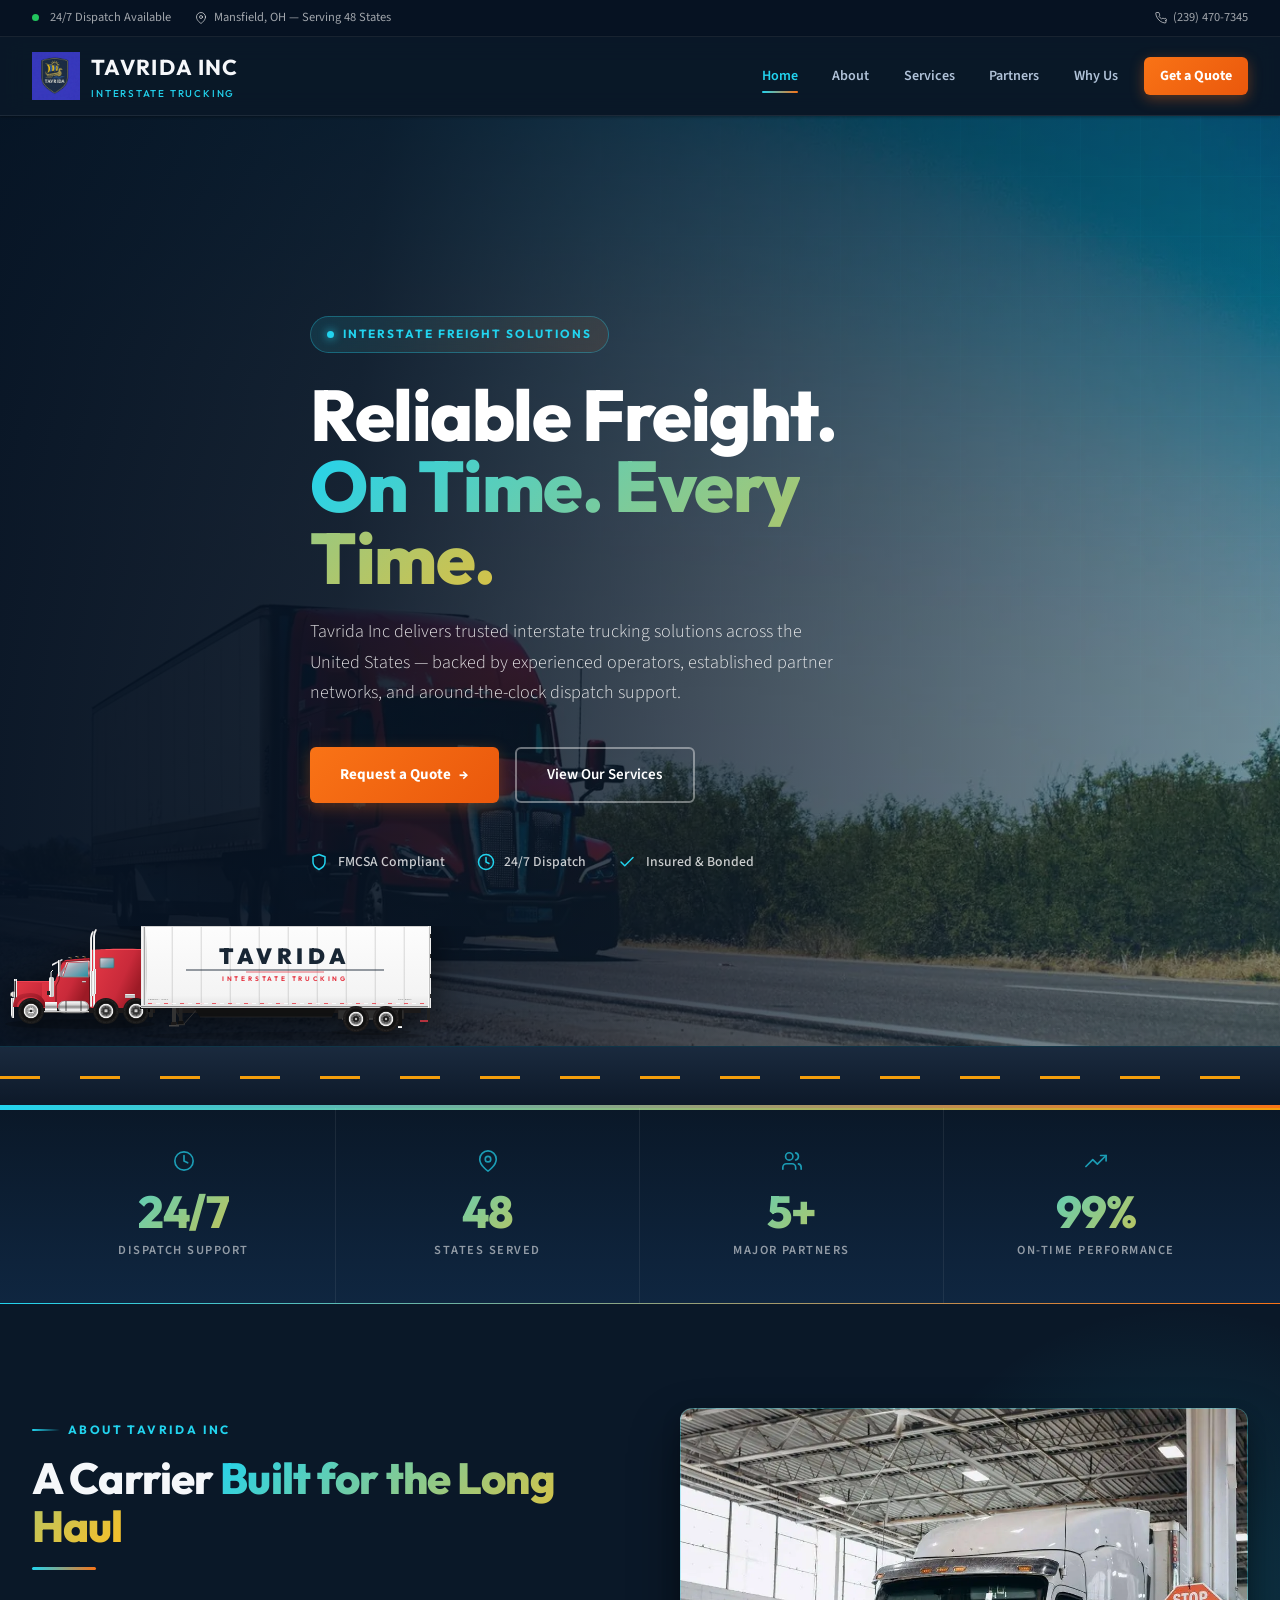
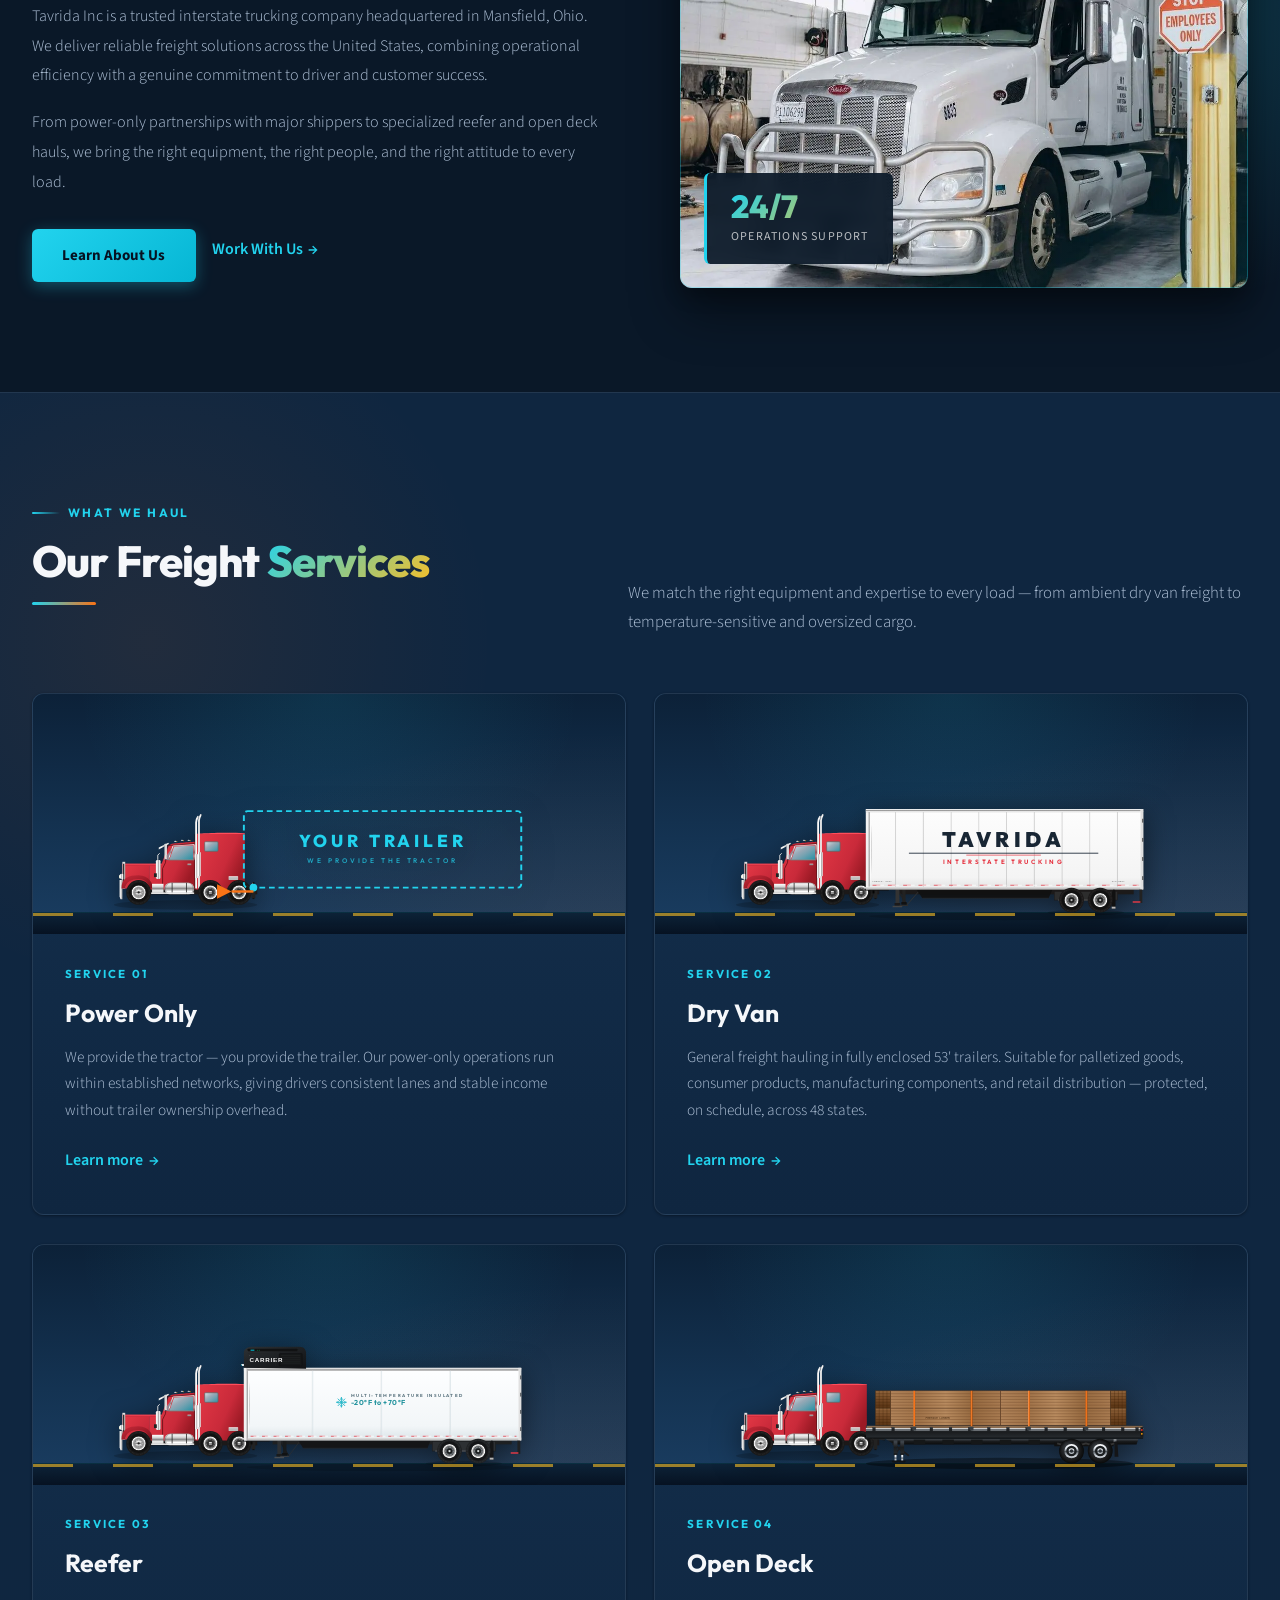
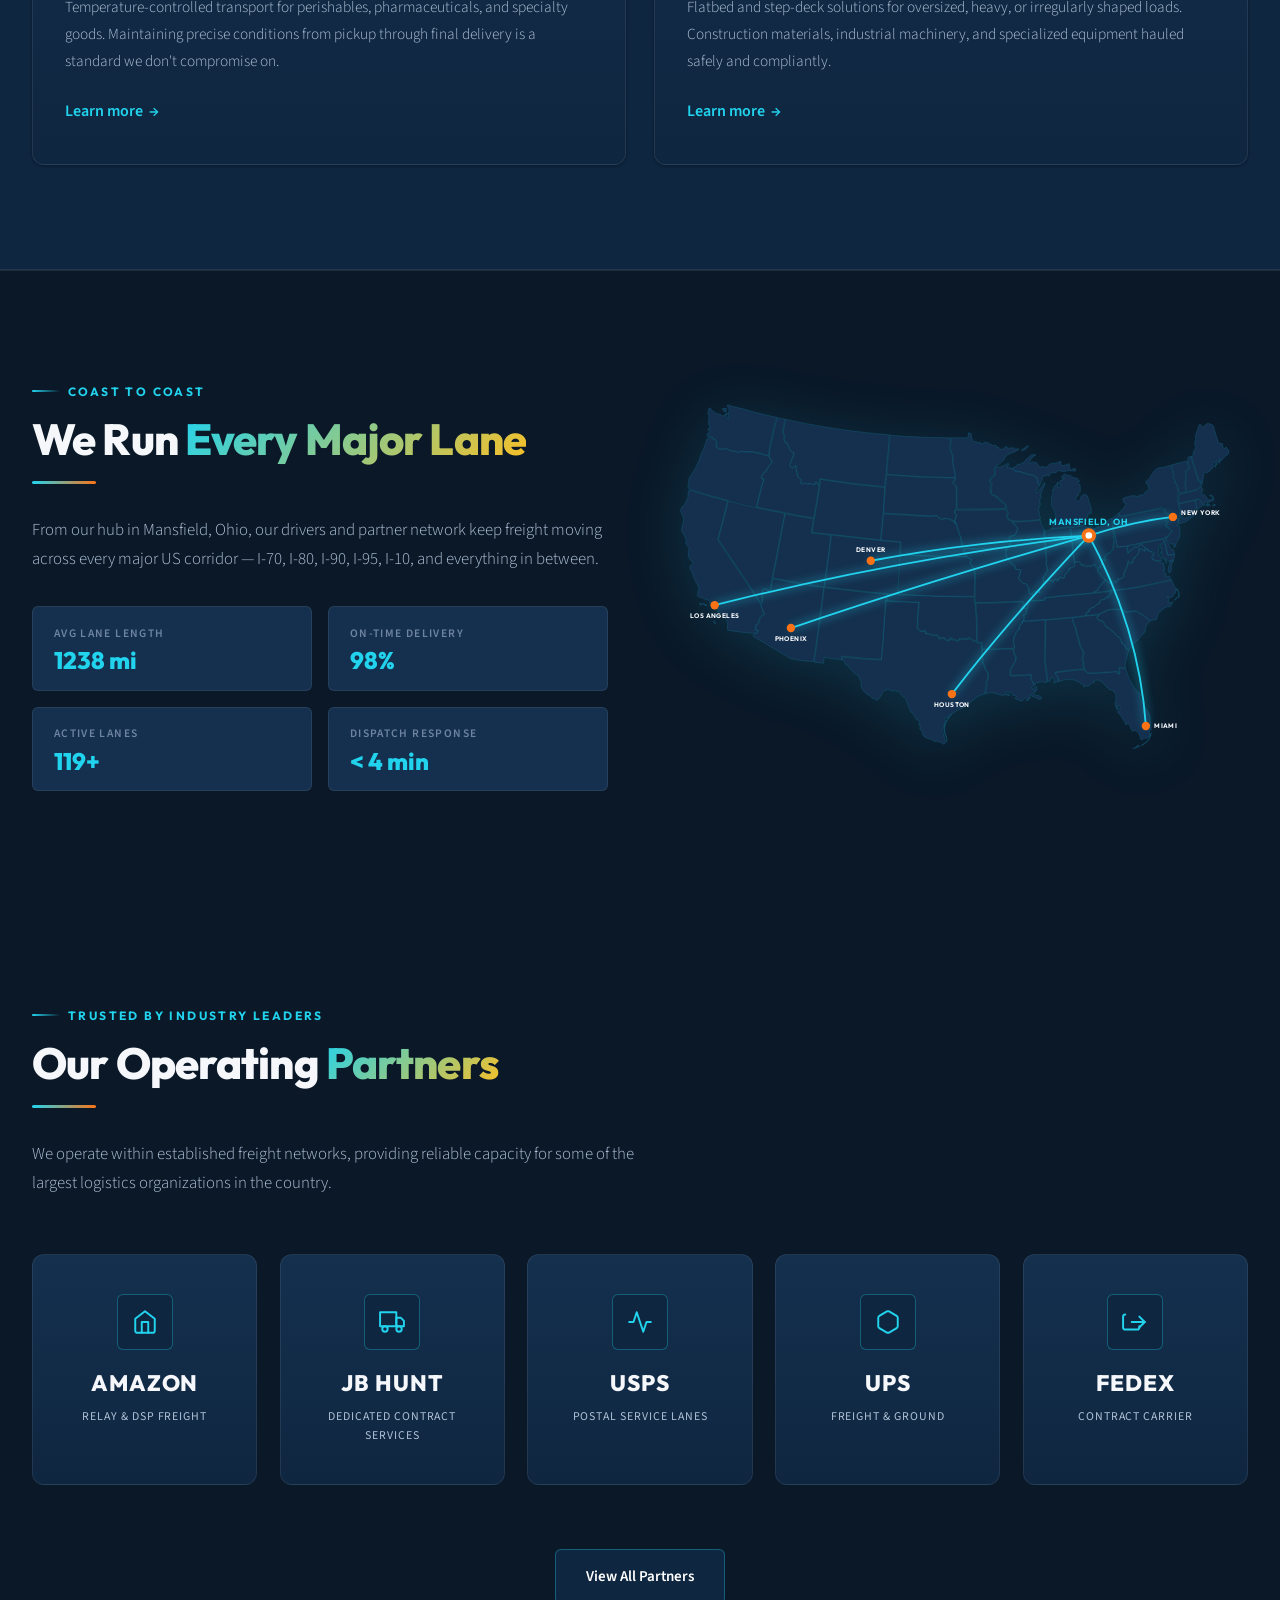
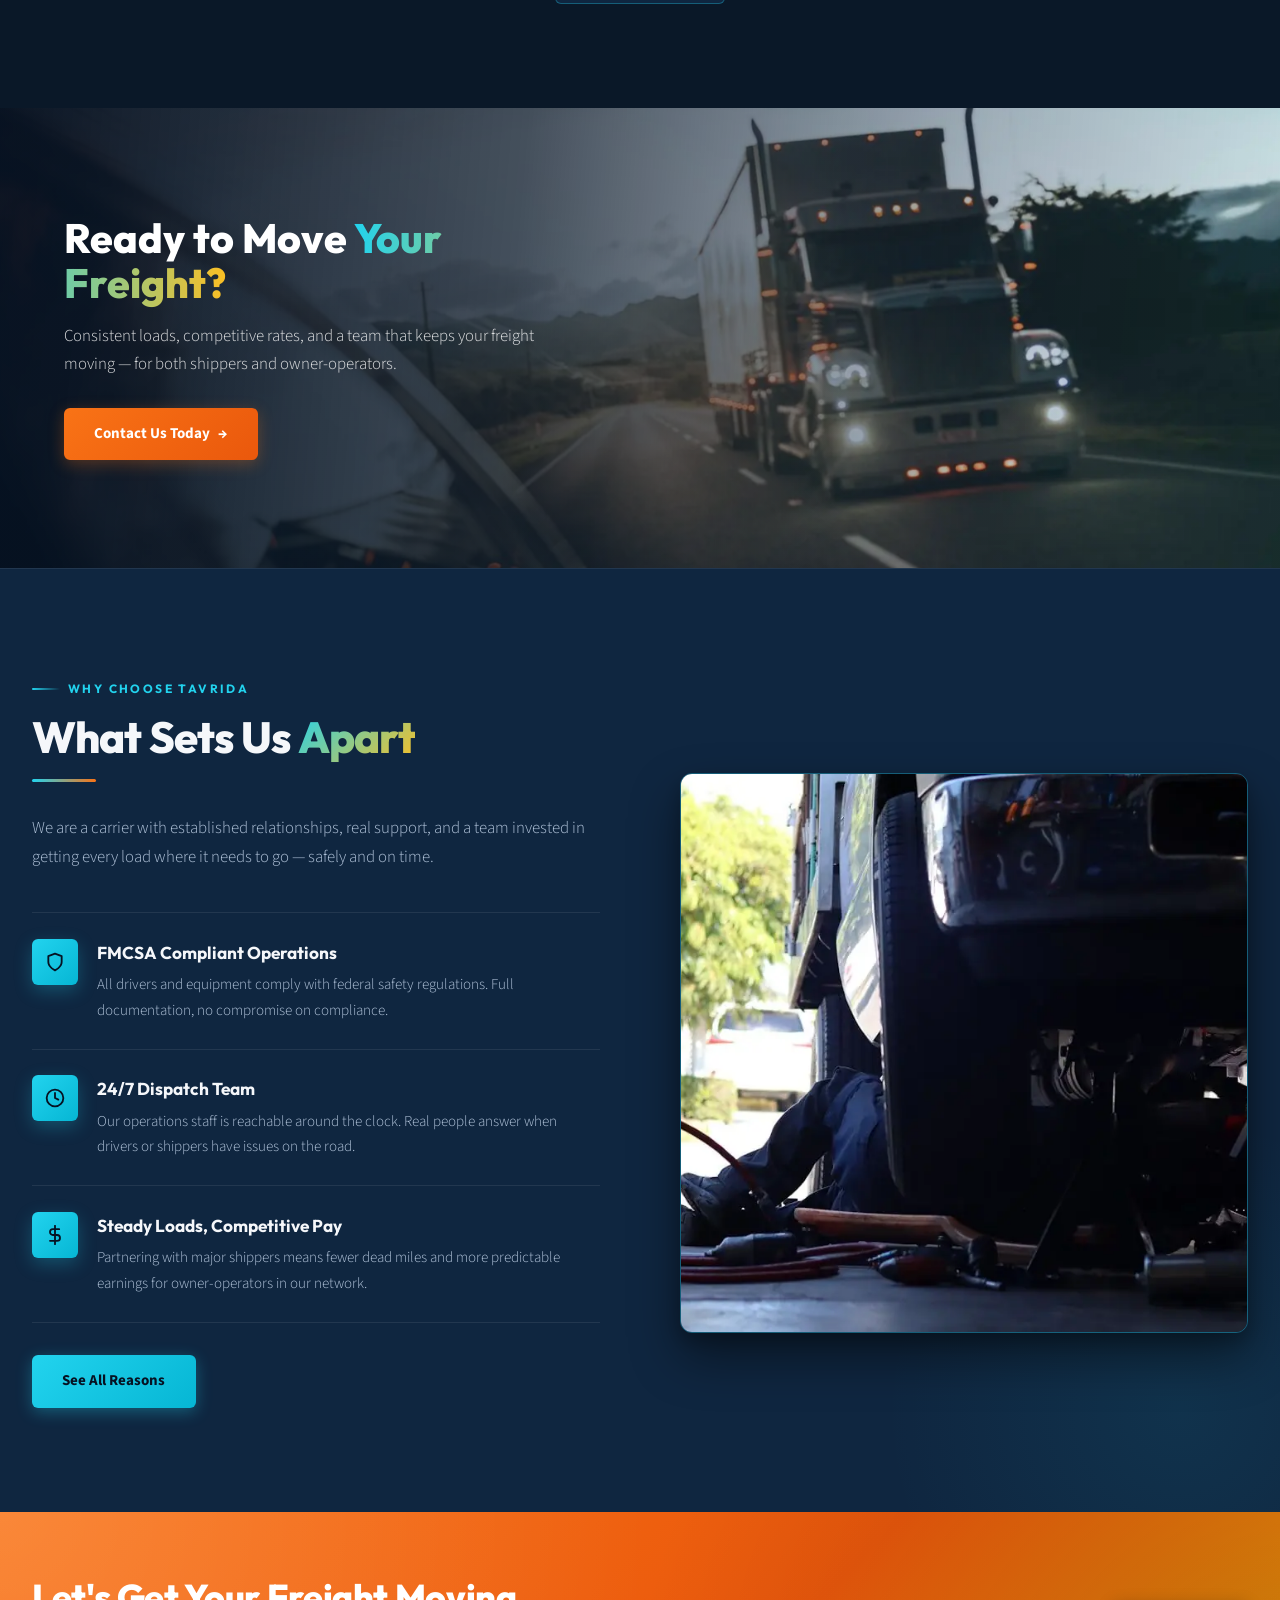
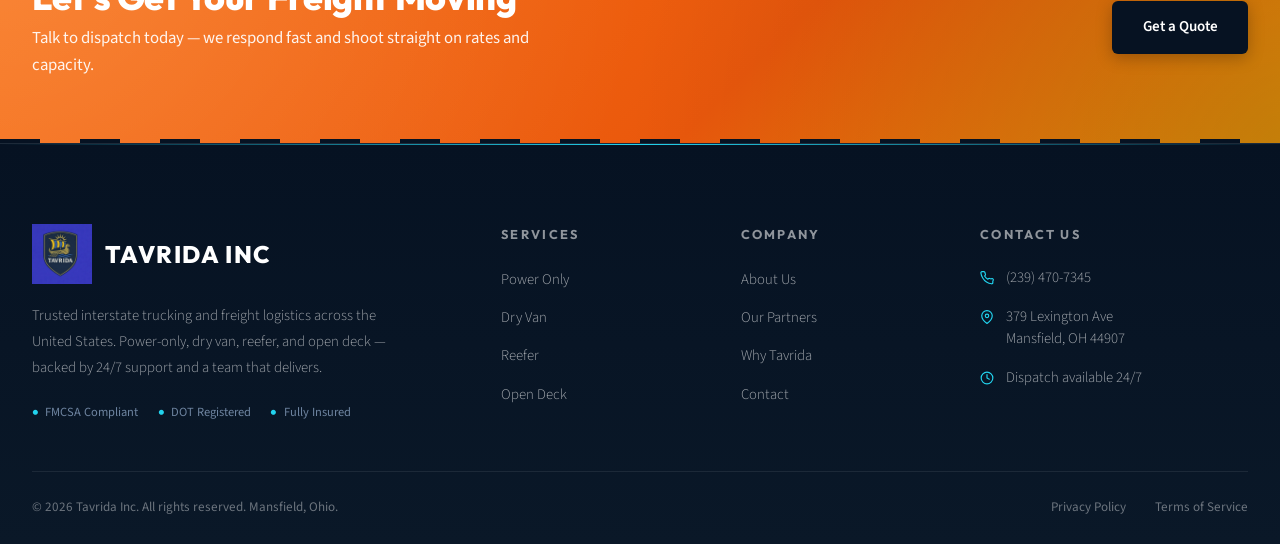
==== commit 2827ec34: "Make hero image an <img> element (cache-proof) instead of CSS background Some Chromium browsers (e.g" ====
--- a/index.html
+++ b/index.html
@@ -161,7 +161,12 @@
 
   <!-- HERO -->
   <section class="hero" id="hero">
-    <div class="hero-bg"></div>
+    <div class="hero-bg" aria-hidden="true">
+      <picture>
+        <source type="image/webp" srcset="/assets/img/hero.webp" />
+        <img src="/assets/img/hero.jpg" alt="" fetchpriority="high" width="1600" height="1067" />
+      </picture>
+    </div>
 
     <div class="container">
       <div class="hero-content">
--- a/assets/css/site.css
+++ b/assets/css/site.css
@@ -279,10 +279,11 @@
 }
 .hero-bg {
   position: absolute; inset: 0;
-  background-position: center; background-size: cover; background-repeat: no-repeat;
-  background-image: url('/assets/img/hero.jpg');
-  background-image: -webkit-image-set(url('/assets/img/hero.webp') 1x);
-  background-image: image-set(url('/assets/img/hero.webp') 1x);
+  overflow: hidden;
+}
+.hero-bg img {
+  width: 100%; height: 100%;
+  object-fit: cover; object-position: center;
   opacity: 0.55;
 }
 .hero-bg::after {
